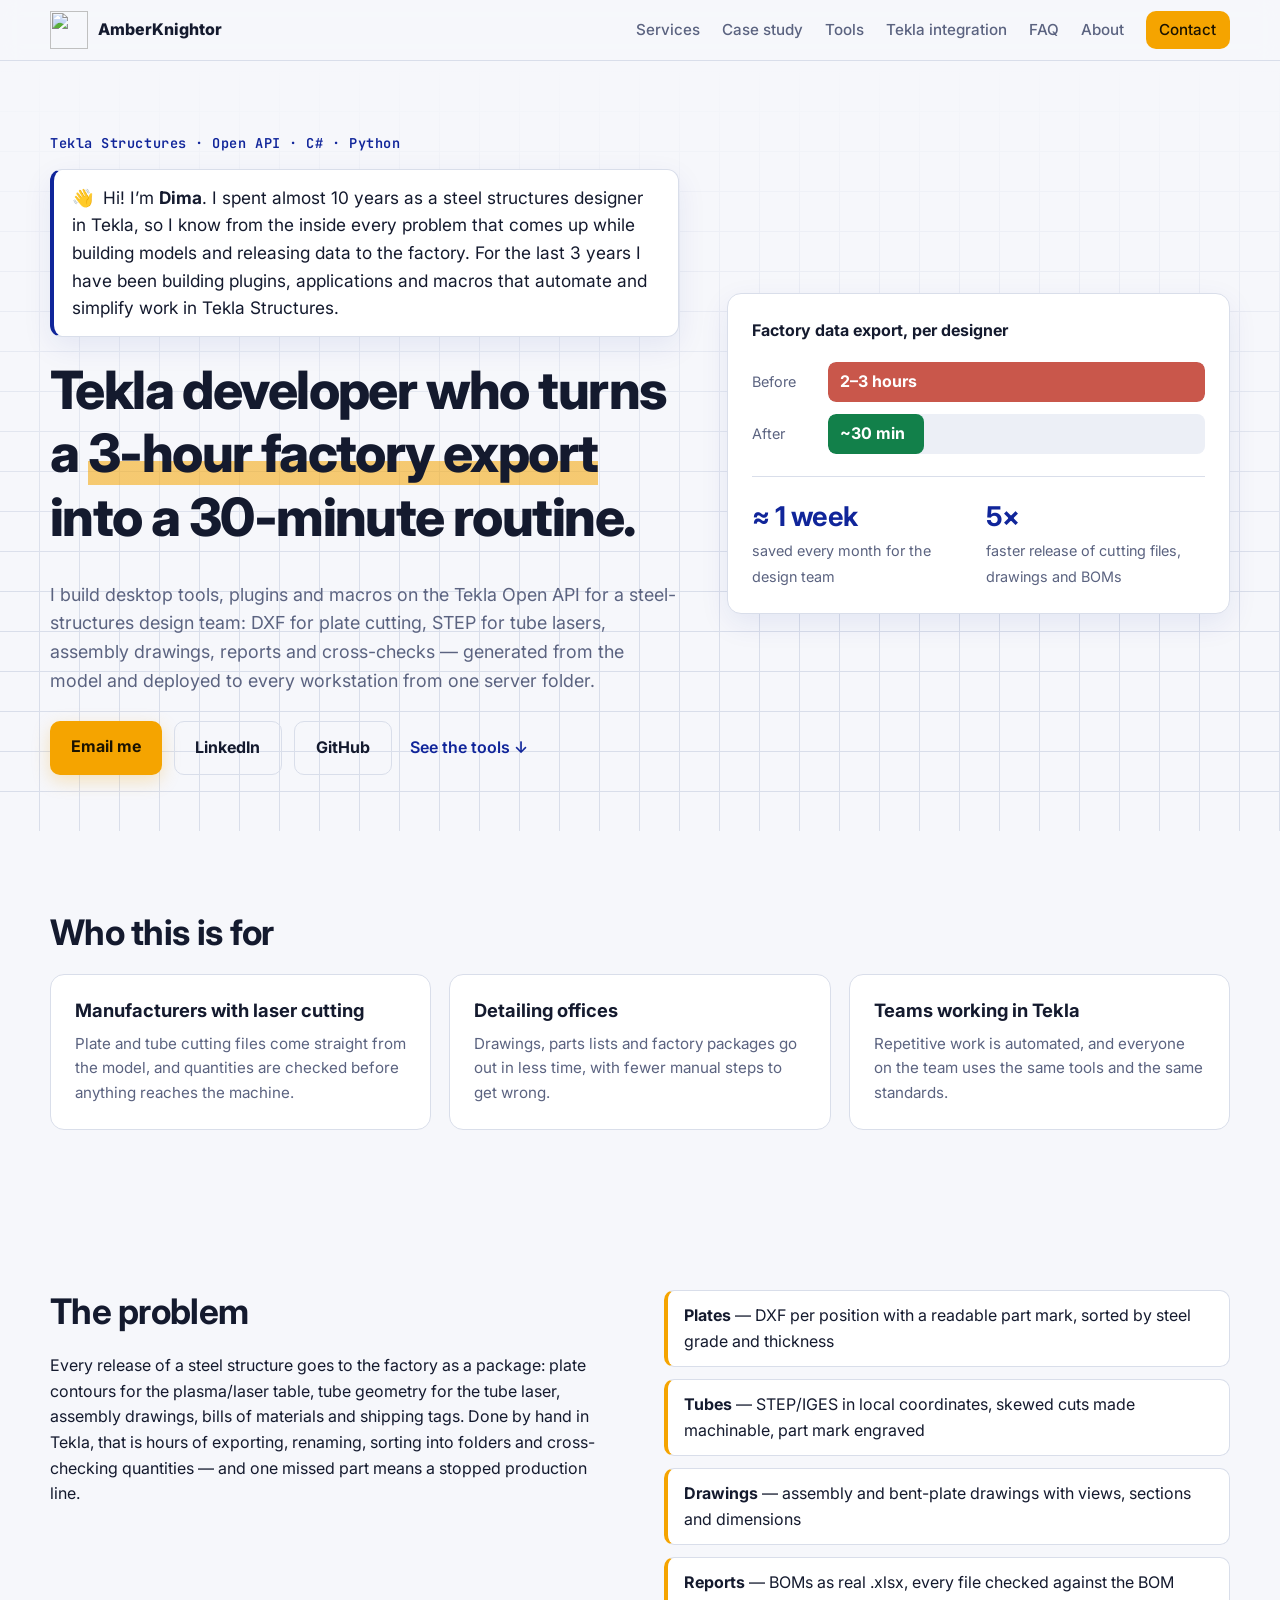
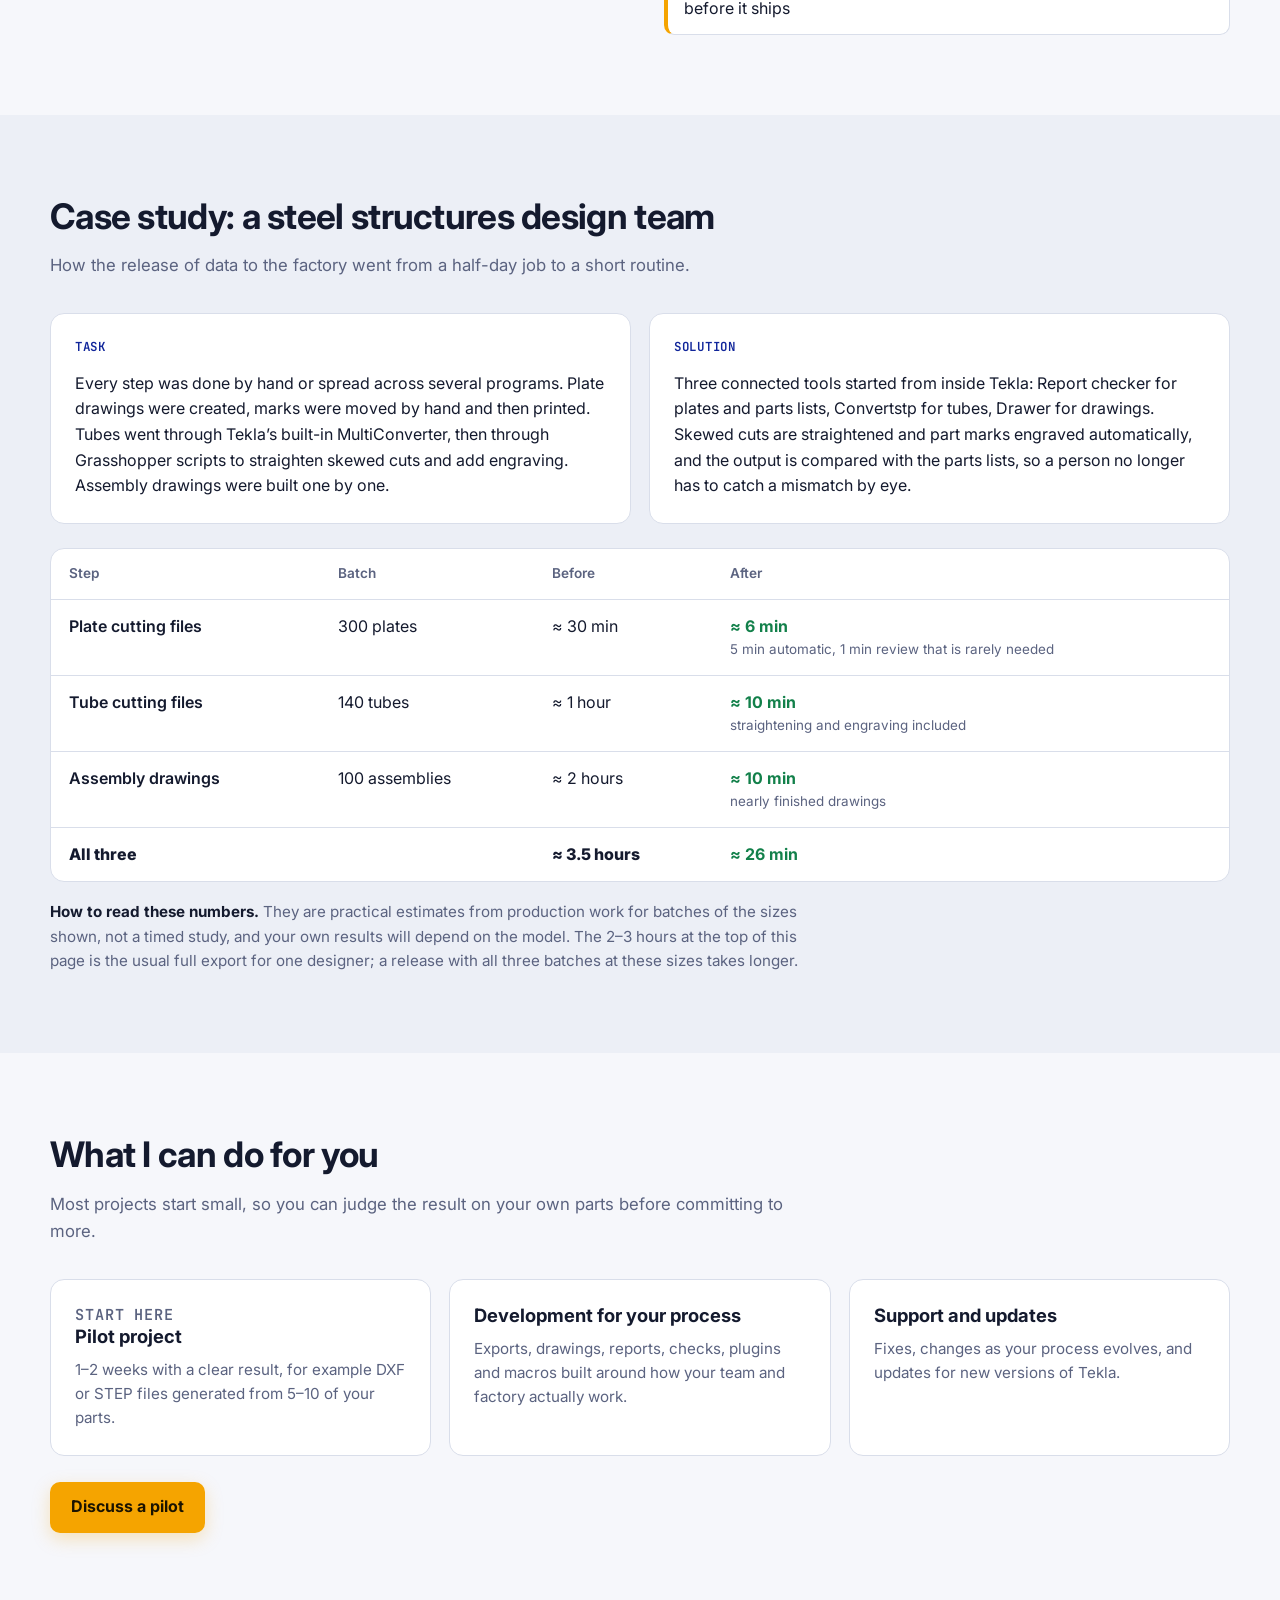
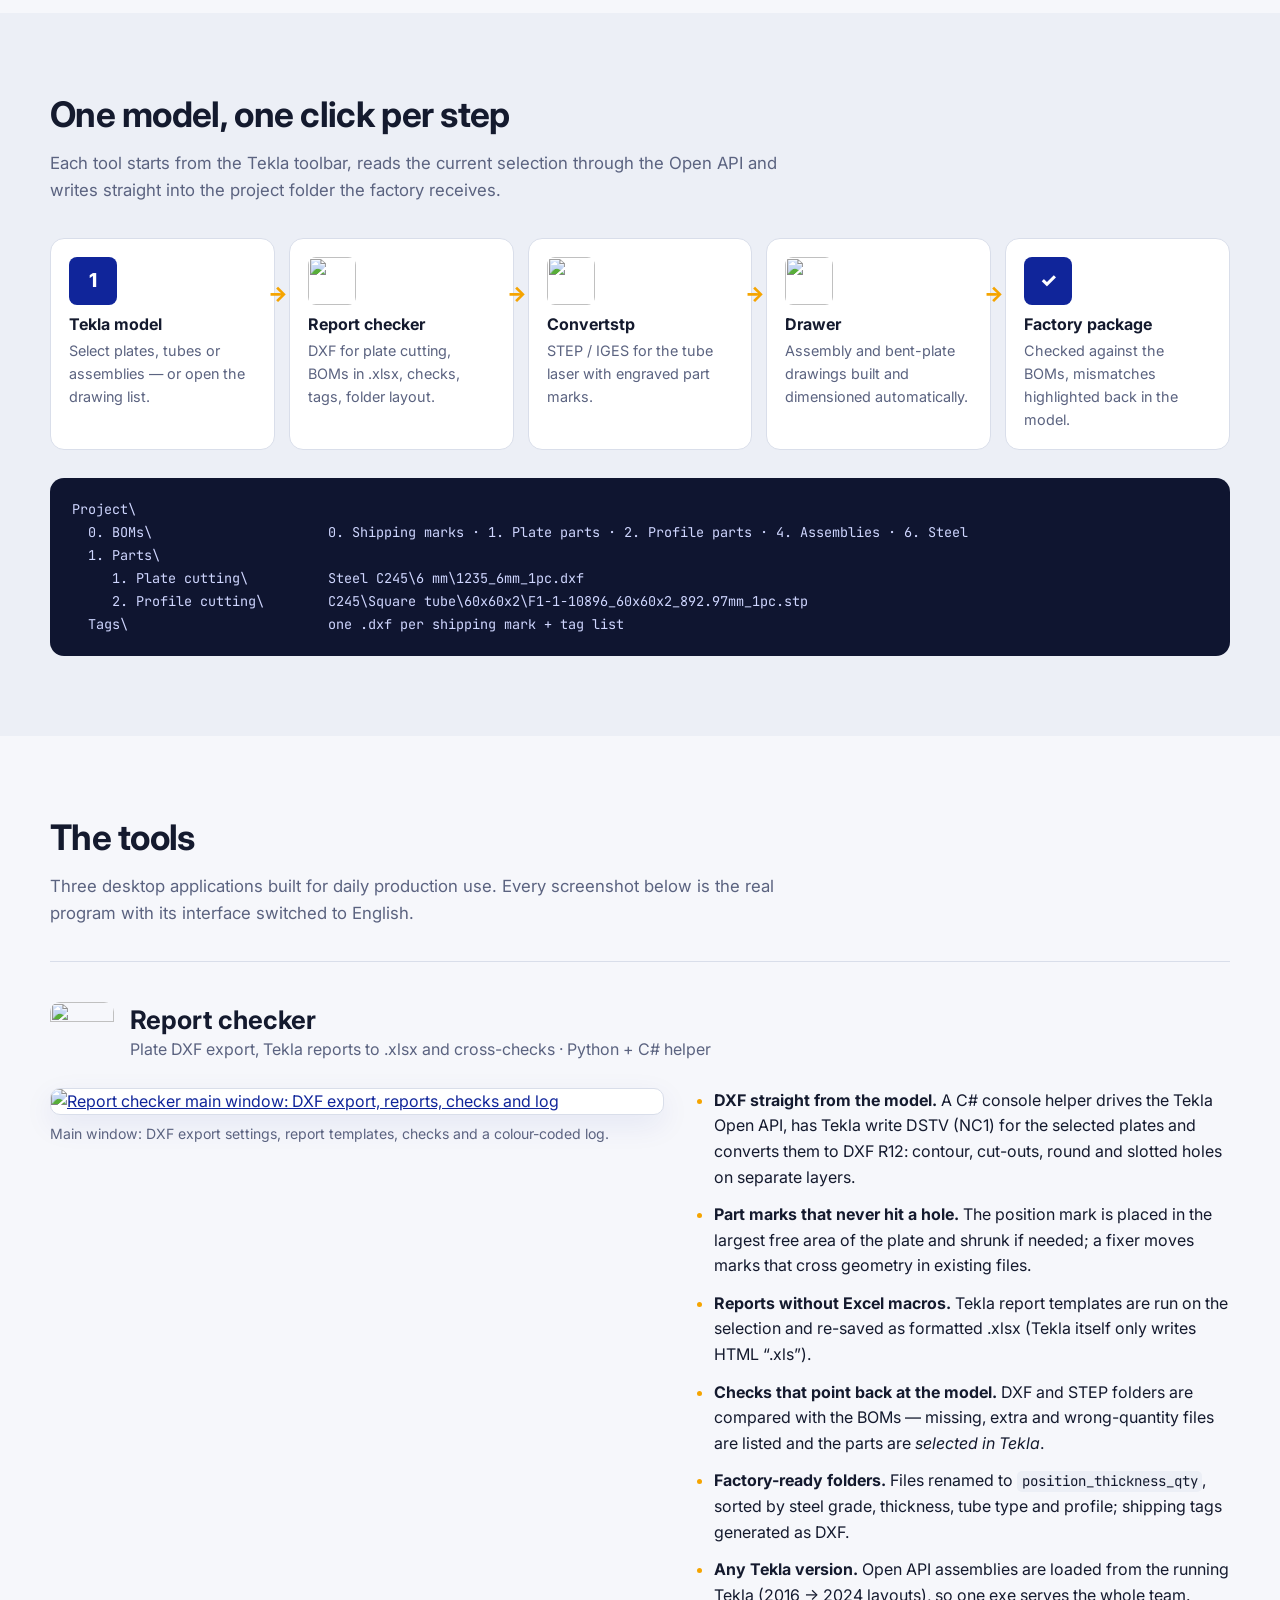
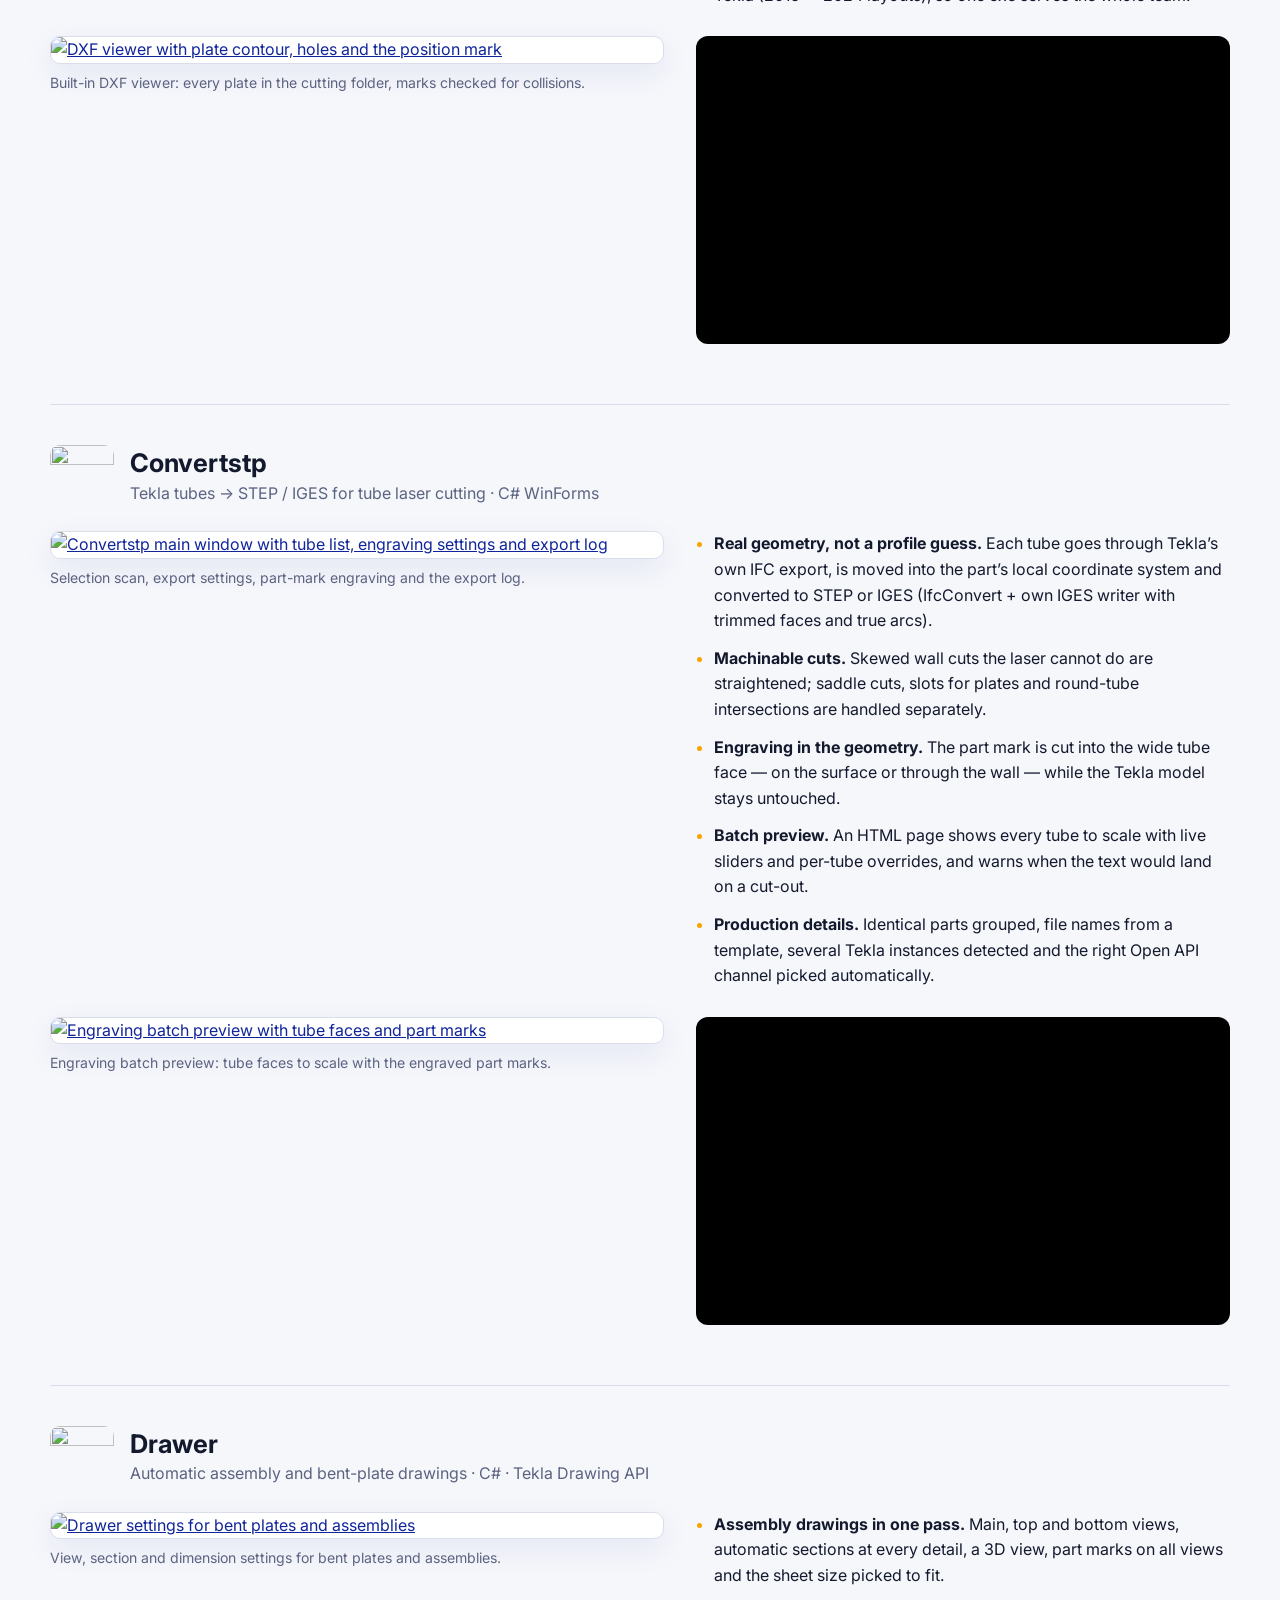
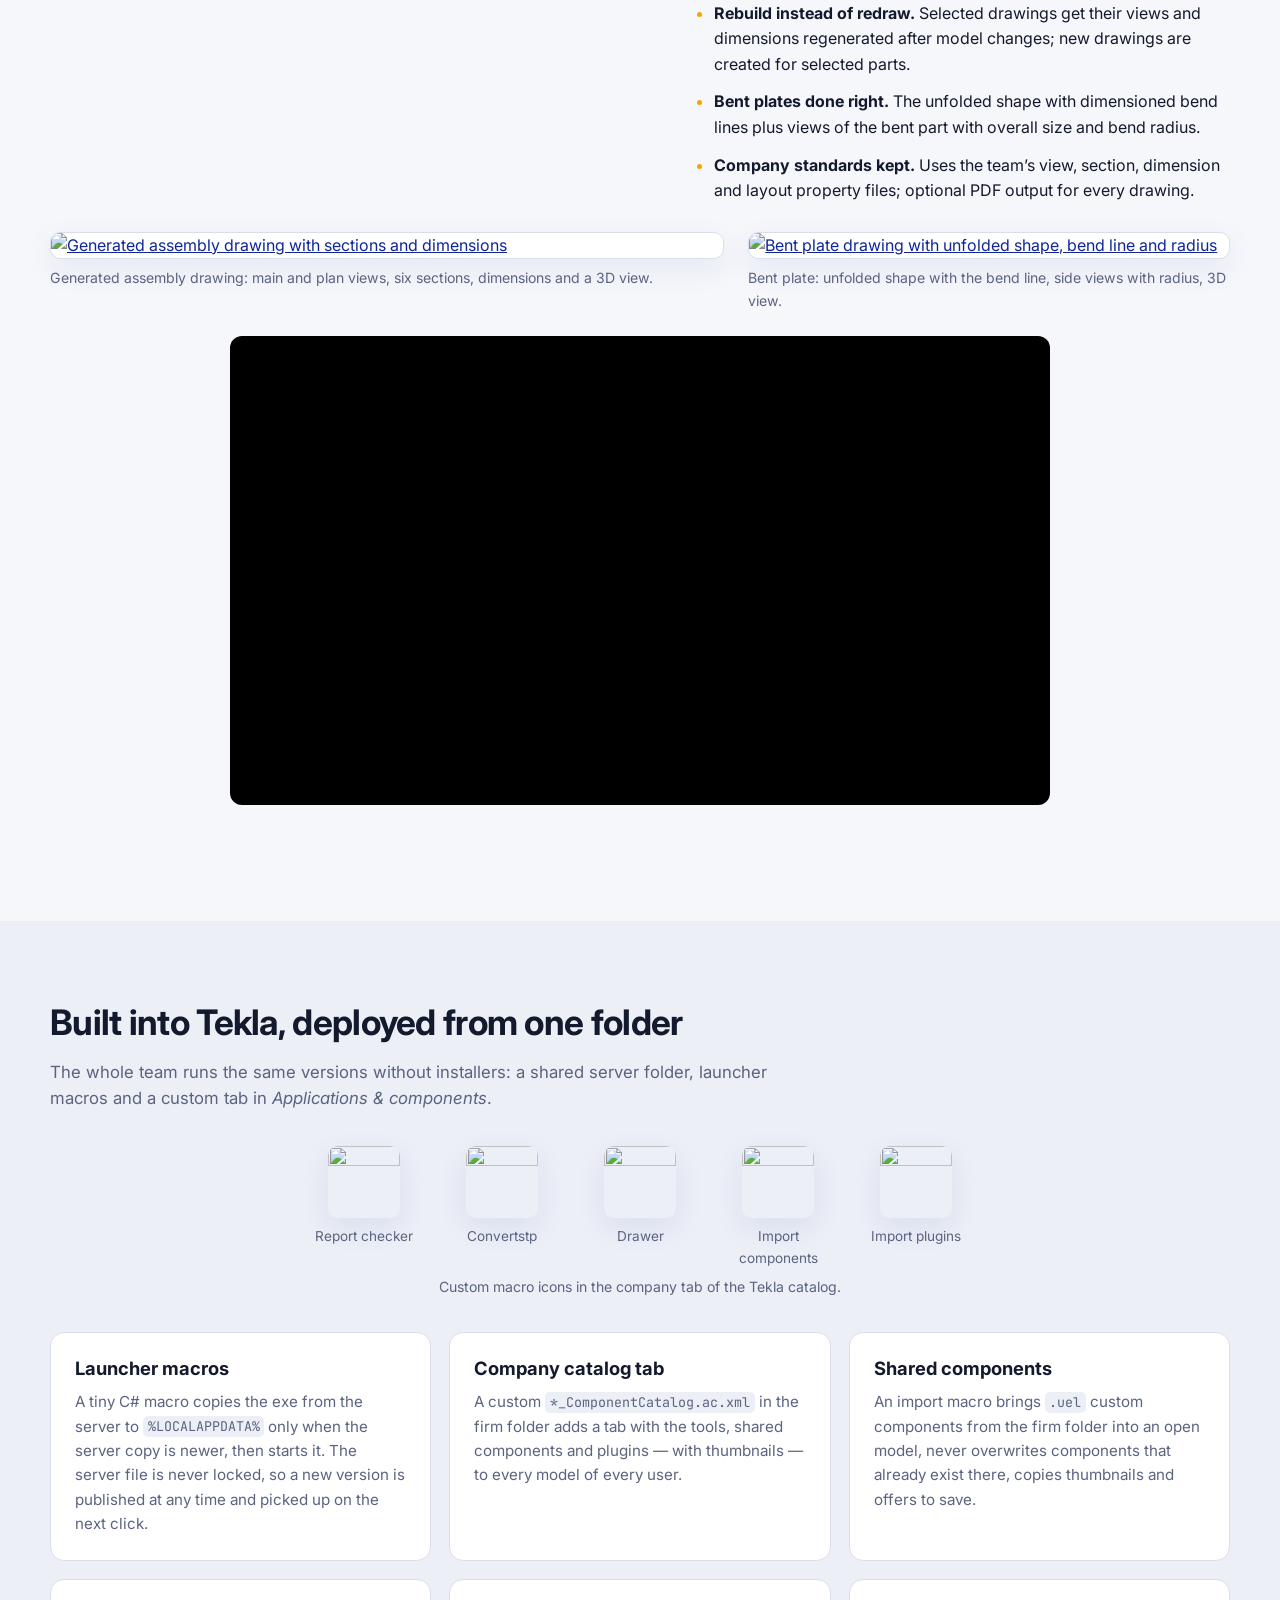
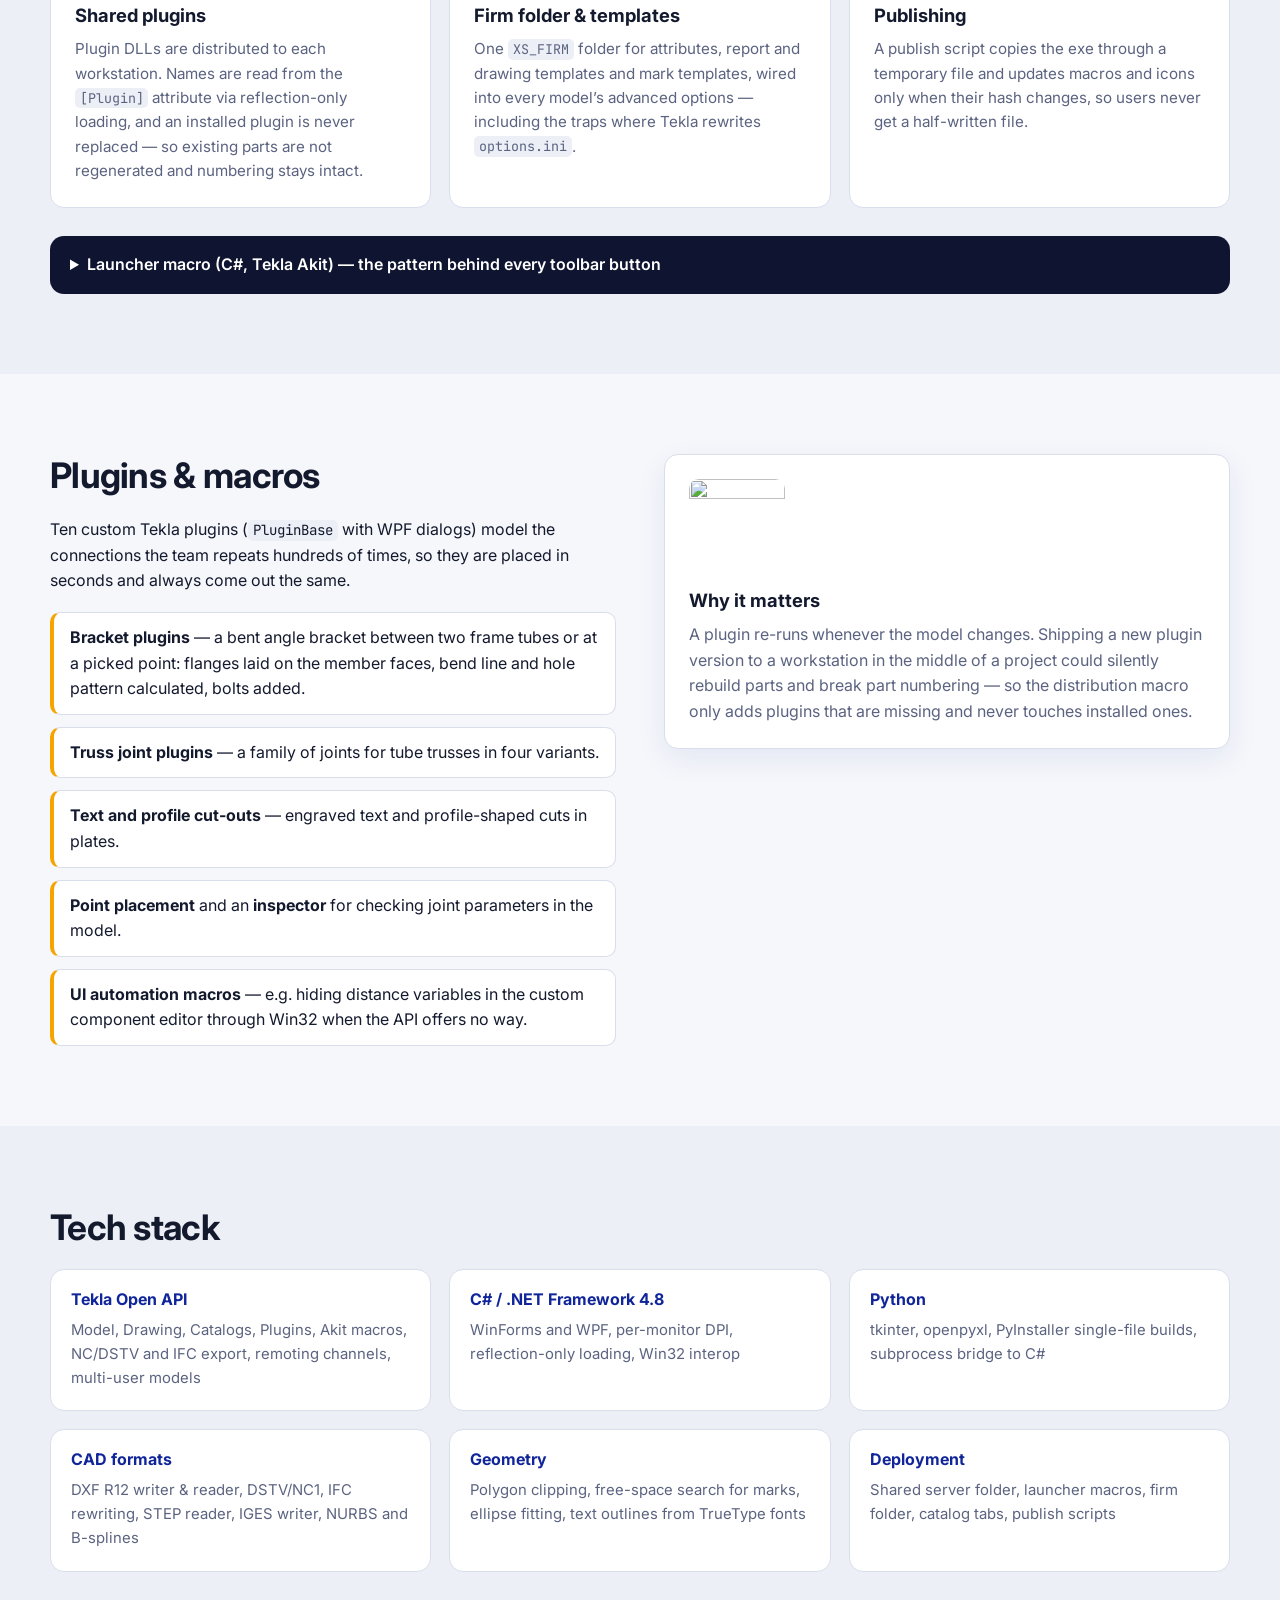
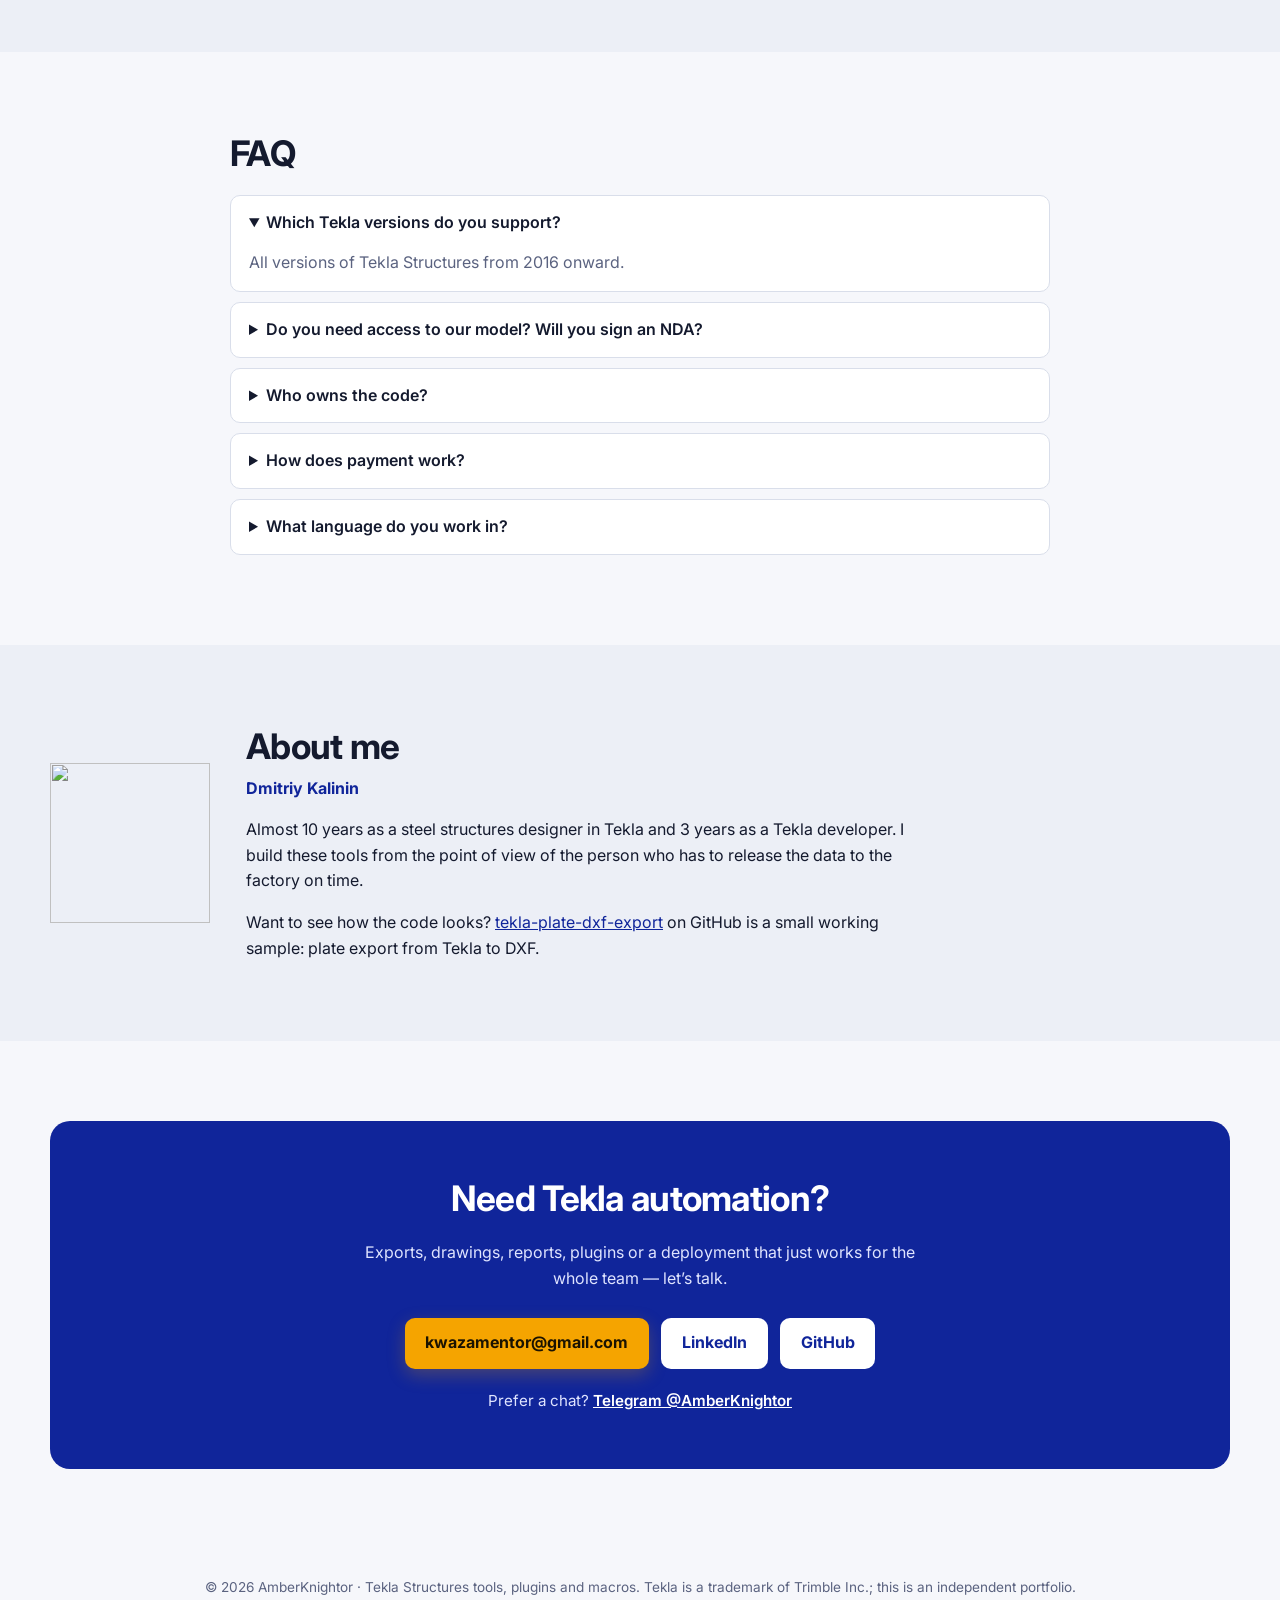
==== index.html @ 38f8f9dc "Add services, case study, FAQ, about and videos; move to the new URL Email is now the main contact, " ====
<!doctype html>
<html lang="en">
<head>
<meta charset="utf-8">
<meta name="viewport" content="width=device-width, initial-scale=1">
<title>AmberKnightor — Tekla Structures Developer</title>
<meta name="description" content="Tekla Open API tools, plugins and macros that cut the factory export from 2–3 hours to about 30 minutes per designer.">
<meta property="og:title" content="AmberKnightor — Tekla Structures Developer">
<meta property="og:description" content="Tekla Open API tools, plugins and macros: factory export from 2–3 hours down to ~30 minutes per designer.">
<link rel="canonical" href="https://amberknightor.github.io/">
<meta property="og:url" content="https://amberknightor.github.io/">
<meta property="og:image" content="https://amberknightor.github.io/assets/img/og-card.png">
<meta property="og:image:width" content="1200">
<meta property="og:image:height" content="630">
<meta property="og:image:alt" content="AmberKnightor, Tekla Structures developer: factory export from 2–3 hours to about 30 minutes">
<meta property="og:type" content="website">
<meta name="twitter:card" content="summary_large_image">
<link rel="icon" href="favicon.ico" sizes="32x32">
<link rel="icon" href="assets/img/logo-ak.svg" type="image/svg+xml">
<link rel="apple-touch-icon" href="assets/img/apple-touch-icon.png">
<link rel="preconnect" href="https://fonts.googleapis.com">
<link rel="preconnect" href="https://fonts.gstatic.com" crossorigin>
<link href="https://fonts.googleapis.com/css2?family=Inter:wght@400;500;600;700;800&family=JetBrains+Mono:wght@400;600&display=swap" rel="stylesheet">
<link rel="stylesheet" href="assets/css/style.css">
</head>
<body>

<header class="nav">
  <div class="wrap nav-row">
    <a class="brand" href="#top"><img class="brand-logo" src="assets/img/logo-ak.svg" alt="" width="38" height="38"> AmberKnightor</a>
    <nav class="nav-links">
      <a href="#services">Services</a>
      <a href="#case">Case study</a>
      <a href="#tools">Tools</a>
      <a href="#tekla">Tekla integration</a>
      <a href="#faq">FAQ</a>
      <a href="#about">About</a>
      <a class="btn btn-small" href="#contact">Contact</a>
    </nav>
  </div>
</header>

<main id="top">

<!-- ============================================================ HERO -->
<section class="hero">
  <div class="wrap hero-grid">
    <div>
      <p class="eyebrow">Tekla Structures · Open API · C# · Python</p>
      <p class="intro"><span class="wave" aria-hidden="true">👋</span> Hi! I’m <b>Dima</b>. I spent almost 10 years as a
        steel structures designer in Tekla, so I know from the inside every problem that comes up while
        building models and releasing data to the factory. For the last 3 years I have been building plugins,
        applications and macros that automate and simplify work in Tekla Structures.</p>
      <h1>Tekla developer who turns a <span class="hl">3-hour factory export</span> into a 30-minute routine.</h1>
      <p class="lead">I build desktop tools, plugins and macros on the Tekla Open API for a steel-structures
        design team: DXF for plate cutting, STEP for tube lasers, assembly drawings, reports and
        cross-checks — generated from the model and deployed to every workstation from one server folder.</p>
      <div class="hero-cta">
        <a class="btn" href="mailto:kwazamentor@gmail.com">Email me</a>
        <a class="btn btn-ghost" href="https://www.linkedin.com/in/dmitriy-kalinin-3915b3165/" target="_blank" rel="noopener">LinkedIn</a>
        <a class="btn btn-ghost" href="https://github.com/AmberKnightor" target="_blank" rel="noopener">GitHub</a>
        <a class="cta-link" href="#tools">See the tools ↓</a>
      </div>
    </div>

    <div class="impact card">
      <p class="impact-title">Factory data export, per designer</p>
      <div class="bar-row">
        <span class="bar-label">Before</span>
        <div class="bar"><div class="bar-fill before" style="--w:100%"><span>2–3 hours</span></div></div>
      </div>
      <div class="bar-row">
        <span class="bar-label">After</span>
        <div class="bar"><div class="bar-fill after" style="--w:20%"><span>~30 min</span></div></div>
      </div>
      <div class="impact-stats">
        <div><strong>≈ 1 week</strong><span>saved every month for the design team</span></div>
        <div><strong>5×</strong><span>faster release of cutting files, drawings and BOMs</span></div>
      </div>
    </div>
  </div>
</section>

<!-- ============================================================ AUDIENCE -->
<section class="section" id="audience">
  <div class="wrap">
    <h2>Who this is for</h2>
    <div class="cards">
      <div class="card">
        <h3>Manufacturers with laser cutting</h3>
        <p>Plate and tube cutting files come straight from the model, and quantities are checked before anything
          reaches the machine.</p>
      </div>
      <div class="card">
        <h3>Detailing offices</h3>
        <p>Drawings, parts lists and factory packages go out in less time, with fewer manual steps to get wrong.</p>
      </div>
      <div class="card">
        <h3>Teams working in Tekla</h3>
        <p>Repetitive work is automated, and everyone on the team uses the same tools and the same standards.</p>
      </div>
    </div>
  </div>
</section>

<!-- ============================================================ PROBLEM -->
<section class="section" id="problem">
  <div class="wrap two-col">
    <div>
      <h2>The problem</h2>
      <p>Every release of a steel structure goes to the factory as a package: plate contours for the
        plasma/laser table, tube geometry for the tube laser, assembly drawings, bills of materials and
        shipping tags. Done by hand in Tekla, that is hours of exporting, renaming, sorting into folders
        and cross-checking quantities — and one missed part means a stopped production line.</p>
    </div>
    <ul class="checklist">
      <li><b>Plates</b> — DXF per position with a readable part mark, sorted by steel grade and thickness</li>
      <li><b>Tubes</b> — STEP/IGES in local coordinates, skewed cuts made machinable, part mark engraved</li>
      <li><b>Drawings</b> — assembly and bent-plate drawings with views, sections and dimensions</li>
      <li><b>Reports</b> — BOMs as real .xlsx, every file checked against the BOM before it ships</li>
    </ul>
  </div>
</section>

<!-- ============================================================ CASE STUDY -->
<section class="section alt" id="case">
  <div class="wrap">
    <h2>Case study: a steel structures design team</h2>
    <p class="section-lead">How the release of data to the factory went from a half-day job to a short routine.</p>
    <div class="case-steps">
      <div class="card">
        <p class="case-label">Task</p>
        <p>Every step was done by hand or spread across several programs. Plate drawings were created, marks were
          moved by hand and then printed. Tubes went through Tekla’s built-in MultiConverter, then through
          Grasshopper scripts to straighten skewed cuts and add engraving. Assembly drawings were built one by one.</p>
      </div>
      <div class="card">
        <p class="case-label">Solution</p>
        <p>Three connected tools started from inside Tekla: Report checker for plates and parts lists, Convertstp
          for tubes, Drawer for drawings. Skewed cuts are straightened and part marks engraved automatically, and
          the output is compared with the parts lists, so a person no longer has to catch a mismatch by eye.</p>
      </div>
    </div>
    <div class="table-wrap">
      <table class="case-table">
        <thead>
          <tr><th scope="col">Step</th><th scope="col">Batch</th><th scope="col">Before</th><th scope="col">After</th></tr>
        </thead>
        <tbody>
          <tr><th scope="row">Plate cutting files</th><td>300 plates</td><td>≈ 30 min</td><td class="after">≈ 6 min <small>5 min automatic, 1 min review that is rarely needed</small></td></tr>
          <tr><th scope="row">Tube cutting files</th><td>140 tubes</td><td>≈ 1 hour</td><td class="after">≈ 10 min <small>straightening and engraving included</small></td></tr>
          <tr><th scope="row">Assembly drawings</th><td>100 assemblies</td><td>≈ 2 hours</td><td class="after">≈ 10 min <small>nearly finished drawings</small></td></tr>
        </tbody>
        <tfoot>
          <tr><th scope="row">All three</th><td></td><td>≈ 3.5 hours</td><td class="after">≈ 26 min</td></tr>
        </tfoot>
      </table>
    </div>
    <p class="case-note"><b>How to read these numbers.</b> They are practical estimates from production work for
      batches of the sizes shown, not a timed study, and your own results will depend on the model. The 2–3 hours
      at the top of this page is the usual full export for one designer; a release with all three batches at these
      sizes takes longer.</p>
  </div>
</section>

<!-- ============================================================ SERVICES -->
<section class="section" id="services">
  <div class="wrap">
    <h2>What I can do for you</h2>
    <p class="section-lead">Most projects start small, so you can judge the result on your own parts before
      committing to more.</p>
    <div class="cards">
      <div class="card service">
        <p class="case-label">Start here</p>
        <h3>Pilot project</h3>
        <p>1–2 weeks with a clear result, for example DXF or STEP files generated from 5–10 of your parts.</p>
      </div>
      <div class="card service">
        <h3>Development for your process</h3>
        <p>Exports, drawings, reports, checks, plugins and macros built around how your team and factory
          actually work.</p>
      </div>
      <div class="card service">
        <h3>Support and updates</h3>
        <p>Fixes, changes as your process evolves, and updates for new versions of Tekla.</p>
      </div>
    </div>
    <p class="service-cta"><a class="btn" href="mailto:kwazamentor@gmail.com?subject=Tekla%20pilot%20project">Discuss a pilot</a></p>
  </div>
</section>

<!-- ============================================================ WORKFLOW -->
<section class="section alt" id="workflow">
  <div class="wrap">
    <h2>One model, one click per step</h2>
    <p class="section-lead">Each tool starts from the Tekla toolbar, reads the current selection through the
      Open API and writes straight into the project folder the factory receives.</p>
    <ol class="pipeline">
      <li class="stage">
        <span class="stage-num">1</span>
        <h3>Tekla model</h3>
        <p>Select plates, tubes or assemblies — or open the drawing list.</p>
      </li>
      <li class="stage">
        <img src="assets/img/icon-report-checker.png" alt="" width="48" height="48">
        <h3>Report checker</h3>
        <p>DXF for plate cutting, BOMs in .xlsx, checks, tags, folder layout.</p>
      </li>
      <li class="stage">
        <img src="assets/img/icon-convertstp.png" alt="" width="48" height="48">
        <h3>Convertstp</h3>
        <p>STEP / IGES for the tube laser with engraved part marks.</p>
      </li>
      <li class="stage">
        <img src="assets/img/icon-drawer.png" alt="" width="48" height="48">
        <h3>Drawer</h3>
        <p>Assembly and bent-plate drawings built and dimensioned automatically.</p>
      </li>
      <li class="stage">
        <span class="stage-num">✓</span>
        <h3>Factory package</h3>
        <p>Checked against the BOMs, mismatches highlighted back in the model.</p>
      </li>
    </ol>
<pre class="tree"><code>Project\
  0. BOMs\                      0. Shipping marks · 1. Plate parts · 2. Profile parts · 4. Assemblies · 6. Steel
  1. Parts\
     1. Plate cutting\          Steel C245\6 mm\1235_6mm_1pc.dxf
     2. Profile cutting\        C245\Square tube\60x60x2\F1-1-10896_60x60x2_892.97mm_1pc.stp
  Tags\                         one .dxf per shipping mark + tag list</code></pre>
  </div>
</section>

<!-- ============================================================ TOOLS -->
<section class="section" id="tools">
  <div class="wrap">
    <h2>The tools</h2>
    <p class="section-lead">Three desktop applications built for daily production use. Every screenshot below
      is the real program with its interface switched to English.</p>
  </div>

  <!-- Report checker -->
  <article class="tool wrap" id="report-checker">
    <div class="tool-head">
      <img src="assets/img/icon-report-checker.png" alt="" width="64" height="64">
      <div>
        <h3>Report checker</h3>
        <p class="tool-sub">Plate DXF export, Tekla reports to .xlsx and cross-checks · Python + C# helper</p>
      </div>
    </div>
    <div class="tool-grid">
      <figure class="shot">
        <a href="assets/img/otchet-ui.png" class="zoom"><img src="assets/img/otchet-ui.png" alt="Report checker main window: DXF export, reports, checks and log" loading="lazy"></a>
        <figcaption>Main window: DXF export settings, report templates, checks and a colour-coded log.</figcaption>
      </figure>
      <div class="tool-text">
        <ul class="features">
          <li><b>DXF straight from the model.</b> A C# console helper drives the Tekla Open API, has Tekla write
            DSTV (NC1) for the selected plates and converts them to DXF R12: contour, cut-outs, round and slotted
            holes on separate layers.</li>
          <li><b>Part marks that never hit a hole.</b> The position mark is placed in the largest free area of the
            plate and shrunk if needed; a fixer moves marks that cross geometry in existing files.</li>
          <li><b>Reports without Excel macros.</b> Tekla report templates are run on the selection and re-saved as
            formatted .xlsx (Tekla itself only writes HTML “.xls”).</li>
          <li><b>Checks that point back at the model.</b> DXF and STEP folders are compared with the BOMs —
            missing, extra and wrong-quantity files are listed and the parts are <i>selected in Tekla</i>.</li>
          <li><b>Factory-ready folders.</b> Files renamed to <code>position_thickness_qty</code>, sorted by steel grade,
            thickness, tube type and profile; shipping tags generated as DXF.</li>
          <li><b>Any Tekla version.</b> Open API assemblies are loaded from the running Tekla (2016 → 2024 layouts),
            so one exe serves the whole team.</li>
        </ul>
      </div>
    </div>
    <div class="tool-grid reverse">
      <figure class="shot">
        <a href="assets/img/otchet-viewer.png" class="zoom"><img src="assets/img/otchet-viewer.png" alt="DXF viewer with plate contour, holes and the position mark" loading="lazy"></a>
        <figcaption>Built-in DXF viewer: every plate in the cutting folder, marks checked for collisions.</figcaption>
      </figure>
      <div class="video-slot" data-youtube="R72VR7GYjIA" data-title="Report checker walkthrough">
        <a href="https://www.youtube.com/watch?v=R72VR7GYjIA" target="_blank" rel="noopener">Watch the walkthrough on YouTube</a>
      </div>
    </div>
  </article>

  <!-- Convertstp -->
  <article class="tool wrap" id="convertstp">
    <div class="tool-head">
      <img src="assets/img/icon-convertstp.png" alt="" width="64" height="64">
      <div>
        <h3>Convertstp</h3>
        <p class="tool-sub">Tekla tubes → STEP / IGES for tube laser cutting · C# WinForms</p>
      </div>
    </div>
    <div class="tool-grid">
      <figure class="shot">
        <a href="assets/img/convertstp-ui.png" class="zoom"><img src="assets/img/convertstp-ui.png" alt="Convertstp main window with tube list, engraving settings and export log" loading="lazy"></a>
        <figcaption>Selection scan, export settings, part-mark engraving and the export log.</figcaption>
      </figure>
      <div class="tool-text">
        <ul class="features">
          <li><b>Real geometry, not a profile guess.</b> Each tube goes through Tekla’s own IFC export, is moved
            into the part’s local coordinate system and converted to STEP or IGES (IfcConvert + own IGES writer
            with trimmed faces and true arcs).</li>
          <li><b>Machinable cuts.</b> Skewed wall cuts the laser cannot do are straightened; saddle cuts,
            slots for plates and round-tube intersections are handled separately.</li>
          <li><b>Engraving in the geometry.</b> The part mark is cut into the wide tube face — on the surface or
            through the wall — while the Tekla model stays untouched.</li>
          <li><b>Batch preview.</b> An HTML page shows every tube to scale with live sliders and per-tube
            overrides, and warns when the text would land on a cut-out.</li>
          <li><b>Production details.</b> Identical parts grouped, file names from a template, several Tekla
            instances detected and the right Open API channel picked automatically.</li>
        </ul>
      </div>
    </div>
    <div class="tool-grid reverse">
      <figure class="shot">
        <a href="assets/img/convertstp-engraving.png" class="zoom"><img src="assets/img/convertstp-engraving.png" alt="Engraving batch preview with tube faces and part marks" loading="lazy"></a>
        <figcaption>Engraving batch preview: tube faces to scale with the engraved part marks.</figcaption>
      </figure>
      <div class="video-slot" data-youtube="OGKl_QOARAg" data-title="Convertstp walkthrough">
        <a href="https://www.youtube.com/watch?v=OGKl_QOARAg" target="_blank" rel="noopener">Watch the walkthrough on YouTube</a>
      </div>
    </div>
  </article>

  <!-- Drawer -->
  <article class="tool wrap" id="drawer">
    <div class="tool-head">
      <img src="assets/img/icon-drawer.png" alt="" width="64" height="64">
      <div>
        <h3>Drawer</h3>
        <p class="tool-sub">Automatic assembly and bent-plate drawings · C# · Tekla Drawing API</p>
      </div>
    </div>
    <div class="tool-grid">
      <figure class="shot">
        <a href="assets/img/drawer-ui.png" class="zoom"><img src="assets/img/drawer-ui.png" alt="Drawer settings for bent plates and assemblies" loading="lazy"></a>
        <figcaption>View, section and dimension settings for bent plates and assemblies.</figcaption>
      </figure>
      <div class="tool-text">
        <ul class="features">
          <li><b>Assembly drawings in one pass.</b> Main, top and bottom views, automatic sections at every
            detail, a 3D view, part marks on all views and the sheet size picked to fit.</li>
          <li><b>Rebuild instead of redraw.</b> Selected drawings get their views and dimensions regenerated
            after model changes; new drawings are created for selected parts.</li>
          <li><b>Bent plates done right.</b> The unfolded shape with dimensioned bend lines plus views of the
            bent part with overall size and bend radius.</li>
          <li><b>Company standards kept.</b> Uses the team’s view, section, dimension and layout property files;
            optional PDF output for every drawing.</li>
        </ul>
      </div>
    </div>
    <div class="gallery">
      <figure class="shot">
        <a href="assets/img/drawer-assembly.png" class="zoom"><img src="assets/img/drawer-assembly.png" alt="Generated assembly drawing with sections and dimensions" loading="lazy"></a>
        <figcaption>Generated assembly drawing: main and plan views, six sections, dimensions and a 3D view.</figcaption>
      </figure>
      <figure class="shot">
        <a href="assets/img/drawer-bent.png" class="zoom"><img src="assets/img/drawer-bent.png" alt="Bent plate drawing with unfolded shape, bend line and radius" loading="lazy"></a>
        <figcaption>Bent plate: unfolded shape with the bend line, side views with radius, 3D view.</figcaption>
      </figure>
      <div class="video-slot" data-youtube="fczEOQlvuvE" data-title="Drawer walkthrough">
        <a href="https://www.youtube.com/watch?v=fczEOQlvuvE" target="_blank" rel="noopener">Watch the walkthrough on YouTube</a>
      </div>
    </div>
  </article>
</section>

<!-- ============================================================ TEKLA INTEGRATION -->
<section class="section alt" id="tekla">
  <div class="wrap">
    <h2>Built into Tekla, deployed from one folder</h2>
    <p class="section-lead">The whole team runs the same versions without installers: a shared server folder,
      launcher macros and a custom tab in <i>Applications &amp; components</i>.</p>

    <div class="icons-row">
      <figure><img src="assets/img/icon-report-checker.png" alt="" width="72" height="72"><figcaption>Report checker</figcaption></figure>
      <figure><img src="assets/img/icon-convertstp.png" alt="" width="72" height="72"><figcaption>Convertstp</figcaption></figure>
      <figure><img src="assets/img/icon-drawer.png" alt="" width="72" height="72"><figcaption>Drawer</figcaption></figure>
      <figure><img src="assets/img/icon-import-components.png" alt="" width="72" height="72"><figcaption>Import components</figcaption></figure>
      <figure><img src="assets/img/icon-import-plugins.png" alt="" width="72" height="72"><figcaption>Import plugins</figcaption></figure>
    </div>
    <p class="caption-center">Custom macro icons in the company tab of the Tekla catalog.</p>

    <div class="cards">
      <div class="card">
        <h3>Launcher macros</h3>
        <p>A tiny C# macro copies the exe from the server to <code>%LOCALAPPDATA%</code> only when the server
          copy is newer, then starts it. The server file is never locked, so a new version is published at
          any time and picked up on the next click.</p>
      </div>
      <div class="card">
        <h3>Company catalog tab</h3>
        <p>A custom <code>*_ComponentCatalog.ac.xml</code> in the firm folder adds a tab with the tools,
          shared components and plugins — with thumbnails — to every model of every user.</p>
      </div>
      <div class="card">
        <h3>Shared components</h3>
        <p>An import macro brings <code>.uel</code> custom components from the firm folder into an open model,
          never overwrites components that already exist there, copies thumbnails and offers to save.</p>
      </div>
      <div class="card">
        <h3>Shared plugins</h3>
        <p>Plugin DLLs are distributed to each workstation. Names are read from the
          <code>[Plugin]</code> attribute via reflection-only loading, and an installed plugin is never
          replaced — so existing parts are not regenerated and numbering stays intact.</p>
      </div>
      <div class="card">
        <h3>Firm folder &amp; templates</h3>
        <p>One <code>XS_FIRM</code> folder for attributes, report and drawing templates and mark templates,
          wired into every model’s advanced options — including the traps where Tekla rewrites
          <code>options.ini</code>.</p>
      </div>
      <div class="card">
        <h3>Publishing</h3>
        <p>A publish script copies the exe through a temporary file and updates macros and icons only when
          their hash changes, so users never get a half-written file.</p>
      </div>
    </div>

    <details class="code-block">
      <summary>Launcher macro (C#, Tekla Akit) — the pattern behind every toolbar button</summary>
<pre><code><span class="c">// Starts the tool from the shared macro folder. The exe is copied to
// %LOCALAPPDATA% and run from there, so the server copy is never locked
// and can be replaced at any time.</span>
<span class="k">public static void</span> Run(Tekla.Technology.Akit.IScript akit)
{
    <span class="k">string</span> localDir = Path.Combine(Environment.GetFolderPath(
        Environment.SpecialFolder.LocalApplicationData), AppName);
    <span class="k">string</span> localExe = Path.Combine(localDir, AppName + <span class="s">".exe"</span>);
    <span class="k">try</span>
    {
        Directory.CreateDirectory(localDir);
        <span class="k">if</span> (NeedsUpdate(ServerExe, localExe))
        {
            <span class="c">// temp file first: a network drop never breaks the working copy</span>
            <span class="k">string</span> temp = localExe + <span class="s">".new"</span>;
            File.Copy(ServerExe, temp, <span class="k">true</span>);
            File.SetLastWriteTimeUtc(temp, File.GetLastWriteTimeUtc(ServerExe));
            <span class="k">try</span> { File.Delete(localExe); File.Move(temp, localExe); }
            <span class="k">catch</span> (IOException) { } <span class="c">// old version still open — update next time</span>
        }
    }
    <span class="k">catch</span> (Exception) { } <span class="c">// server offline — run the last copied version</span>
    Process.Start(<span class="k">new</span> ProcessStartInfo(localExe) { WorkingDirectory = localDir, UseShellExecute = <span class="k">true</span> });
}</code></pre>
    </details>
  </div>
</section>

<!-- ============================================================ PLUGINS -->
<section class="section" id="plugins">
  <div class="wrap two-col">
    <div>
      <h2>Plugins &amp; macros</h2>
      <p>Ten custom Tekla plugins (<code>PluginBase</code> with WPF dialogs) model the connections the team
        repeats hundreds of times, so they are placed in seconds and always come out the same.</p>
      <ul class="checklist">
        <li><b>Bracket plugins</b> — a bent angle bracket between two frame tubes or at a picked point:
          flanges laid on the member faces, bend line and hole pattern calculated, bolts added.</li>
        <li><b>Truss joint plugins</b> — a family of joints for tube trusses in four variants.</li>
        <li><b>Text and profile cut-outs</b> — engraved text and profile-shaped cuts in plates.</li>
        <li><b>Point placement</b> and an <b>inspector</b> for checking joint parameters in the model.</li>
        <li><b>UI automation macros</b> — e.g. hiding distance variables in the custom component editor
          through Win32 when the API offers no way.</li>
      </ul>
    </div>
    <div class="card plugin-card">
      <img src="assets/img/icon-import-plugins.png" alt="" width="96" height="96">
      <h3>Why it matters</h3>
      <p>A plugin re-runs whenever the model changes. Shipping a new plugin version to a workstation in the
        middle of a project could silently rebuild parts and break part numbering — so the distribution
        macro only adds plugins that are missing and never touches installed ones.</p>
    </div>
  </div>
</section>

<!-- ============================================================ STACK -->
<section class="section alt" id="stack">
  <div class="wrap">
    <h2>Tech stack</h2>
    <div class="stack">
      <div><h3>Tekla Open API</h3><p>Model, Drawing, Catalogs, Plugins, Akit macros, NC/DSTV and IFC export,
        remoting channels, multi-user models</p></div>
      <div><h3>C# / .NET Framework 4.8</h3><p>WinForms and WPF, per-monitor DPI, reflection-only loading,
        Win32 interop</p></div>
      <div><h3>Python</h3><p>tkinter, openpyxl, PyInstaller single-file builds, subprocess bridge to C#</p></div>
      <div><h3>CAD formats</h3><p>DXF R12 writer &amp; reader, DSTV/NC1, IFC rewriting, STEP reader,
        IGES writer, NURBS and B-splines</p></div>
      <div><h3>Geometry</h3><p>Polygon clipping, free-space search for marks, ellipse fitting, text outlines
        from TrueType fonts</p></div>
      <div><h3>Deployment</h3><p>Shared server folder, launcher macros, firm folder, catalog tabs, publish
        scripts</p></div>
    </div>
  </div>
</section>

<!-- ============================================================ FAQ -->
<section class="section" id="faq">
  <div class="wrap faq">
    <h2>FAQ</h2>
    <details open>
      <summary>Which Tekla versions do you support?</summary>
      <p>All versions of Tekla Structures from 2016 onward.</p>
    </details>
    <details>
      <summary>Do you need access to our model? Will you sign an NDA?</summary>
      <p>A pilot only needs the 5–10 parts it covers, not your full model. If your data is confidential, tell me
        in your first message and we will agree the NDA before you send anything.</p>
    </details>
    <details>
      <summary>Who owns the code?</summary>
      <p>Ownership and usage rights are agreed in writing before work starts.</p>
    </details>
    <details>
      <summary>How does payment work?</summary>
      <p>Scope, price and payment terms are agreed for each project before work starts.</p>
    </details>
    <details>
      <summary>What language do you work in?</summary>
      <p>English and Russian.</p>
    </details>
  </div>
</section>

<!-- ============================================================ ABOUT -->
<section class="section alt" id="about">
  <div class="wrap about-grid">
    <!-- To use a portrait: save it as assets/img/photo.jpg and point this src at it -->
    <img class="about-photo" src="assets/img/logo-ak.svg" alt="" width="160" height="160">
    <div>
      <h2>About me</h2>
      <p class="about-name">Dmitriy Kalinin</p>
      <p>Almost 10 years as a steel structures designer in Tekla and 3 years as a Tekla developer. I build these
        tools from the point of view of the person who has to release the data to the factory on time.</p>
      <p>Want to see how the code looks? <a href="https://github.com/AmberKnightor/tekla-plate-dxf-export" target="_blank" rel="noopener">tekla-plate-dxf-export</a>
        on GitHub is a small working sample: plate export from Tekla to DXF.</p>
    </div>
  </div>
</section>

<!-- ============================================================ CONTACT -->
<section class="section contact" id="contact">
  <div class="wrap contact-box">
    <h2>Need Tekla automation?</h2>
    <p>Exports, drawings, reports, plugins or a deployment that just works for the whole team — let’s talk.</p>
    <div class="contact-actions">
      <a class="btn" href="mailto:kwazamentor@gmail.com">kwazamentor@gmail.com</a>
      <a class="btn btn-light" href="https://www.linkedin.com/in/dmitriy-kalinin-3915b3165/" target="_blank" rel="noopener">LinkedIn</a>
      <a class="btn btn-light" href="https://github.com/AmberKnightor" target="_blank" rel="noopener">GitHub</a>
    </div>
    <p class="contact-alt">Prefer a chat? <a href="https://t.me/AmberKnightor" target="_blank" rel="noopener">Telegram @AmberKnightor</a></p>
  </div>
</section>

</main>

<footer class="footer">
  <div class="wrap">© <span id="year">2026</span> AmberKnightor · Tekla Structures tools, plugins and macros.
    Tekla is a trademark of Trimble Inc.; this is an independent portfolio.</div>
</footer>

<div class="lightbox" id="lightbox" hidden>
  <button class="lightbox-close" aria-label="Close">×</button>
  <img alt="">
</div>

<script src="assets/js/main.js"></script>
</body>
</html>
---- assets/css/style.css ----
:root {
  --bg: #f6f7fb;
  --bg-alt: #eceff6;
  --surface: #ffffff;
  --text: #141a2e;
  --muted: #5b6380;
  --line: #d9deea;
  --navy: #10259a;
  --accent: #f5a400;
  --accent-ink: #1b1300;
  --good: #12804a;
  --bad: #c0392b;
  --shadow: 0 10px 30px rgba(16, 37, 154, .08);
  --radius: 14px;
  --mono: "JetBrains Mono", Consolas, monospace;
  color-scheme: light;
}
@media (prefers-color-scheme: dark) {
  :root {
    --bg: #0d1122;
    --bg-alt: #121831;
    --surface: #171e3a;
    --text: #e8ebf7;
    --muted: #9aa3c4;
    --line: #2a3360;
    --navy: #8ea2ff;
    --shadow: 0 10px 30px rgba(0, 0, 0, .35);
    color-scheme: dark;
  }
}

* { box-sizing: border-box; }
/* grid/flex children may shrink below their content (long code lines, wide images) */
.hero-grid > *, .two-col > *, .tool-grid > *, .gallery > *, .pipeline > *, .cards > *, .stack > *, .about-grid > * { min-width: 0; }
body { overflow-x: hidden; }
html { scroll-behavior: smooth; scroll-padding-top: 72px; }
body {
  margin: 0;
  font: 16px/1.6 Inter, "Segoe UI", system-ui, sans-serif;
  color: var(--text);
  background: var(--bg);
}
img { max-width: 100%; height: auto; display: block; }
a { color: var(--navy); }
code { font-family: var(--mono); font-size: .88em; background: var(--bg-alt); padding: .1em .35em; border-radius: 5px; }
h1, h2, h3 { line-height: 1.2; margin: 0 0 .6em; }
h2 { font-size: clamp(1.6rem, 3vw, 2.2rem); letter-spacing: -.02em; }
h3 { font-size: 1.15rem; }

.wrap { width: min(1180px, 100% - 32px); margin-inline: auto; }

/* ---------------------------------------------------------------- nav */
.nav {
  position: sticky; top: 0; z-index: 20;
  background: color-mix(in srgb, var(--bg) 88%, transparent);
  backdrop-filter: blur(10px);
  border-bottom: 1px solid var(--line);
}
.nav-row { display: flex; align-items: center; justify-content: space-between; height: 60px; gap: 16px; }
.brand { display: flex; align-items: center; gap: 10px; font-weight: 800; color: var(--text); text-decoration: none; }
.brand-logo { width: 38px; height: 38px; }
.nav-links { display: flex; align-items: center; gap: 22px; }
.nav-links a { color: var(--muted); text-decoration: none; font-weight: 500; font-size: .95rem; }
.nav-links a:hover { color: var(--text); }
@media (max-width: 860px) { .nav-links a:not(.btn) { display: none; } }

.btn {
  display: inline-block; padding: .8em 1.3em; border-radius: 10px; font-weight: 700;
  background: var(--accent); color: var(--accent-ink) !important; text-decoration: none;
  box-shadow: 0 6px 18px rgba(245, 164, 0, .25); transition: transform .15s;
}
.btn:hover { transform: translateY(-1px); }
.btn-small { padding: .45em .9em; font-size: .9rem; box-shadow: none; }
.btn-ghost { background: transparent; color: var(--text) !important; border: 1px solid var(--line); box-shadow: none; }

/* --------------------------------------------------------------- hero */
.hero { padding: 72px 0 56px; background:
  linear-gradient(var(--bg), transparent 70%),
  repeating-linear-gradient(0deg, transparent 0 39px, var(--line) 39px 40px),
  repeating-linear-gradient(90deg, transparent 0 39px, var(--line) 39px 40px);
  background-blend-mode: normal; }
.hero-grid { display: grid; grid-template-columns: 1.25fr 1fr; gap: 48px; align-items: center; }
@media (max-width: 960px) { .hero-grid { grid-template-columns: 1fr; } }
.eyebrow { font-family: var(--mono); color: var(--navy); font-weight: 600; font-size: .85rem; letter-spacing: .04em; margin: 0 0 14px; }
h1 { font-size: clamp(2rem, 4.6vw, 3.3rem); letter-spacing: -.03em; font-weight: 800; }
.hl { background: linear-gradient(transparent 62%, color-mix(in srgb, var(--accent) 55%, transparent) 0); }
.intro {
  font-size: 1.08rem; margin: 0 0 22px; padding: 14px 18px; max-width: 62ch;
  background: var(--surface); border: 1px solid var(--line); border-left: 4px solid var(--navy);
  border-radius: 12px; box-shadow: var(--shadow);
}
.intro .wave { margin-right: 4px; }
.lead { font-size: 1.12rem; color: var(--muted); max-width: 60ch; }
.hero-cta { display: flex; flex-wrap: wrap; gap: 12px; margin-top: 26px; }

.card { background: var(--surface); border: 1px solid var(--line); border-radius: var(--radius); padding: 24px; box-shadow: var(--shadow); }
.impact-title { font-weight: 700; margin: 0 0 18px; }
.bar-row { display: grid; grid-template-columns: 64px 1fr; align-items: center; gap: 12px; margin-bottom: 12px; }
.bar-label { color: var(--muted); font-size: .9rem; }
.bar { background: var(--bg-alt); border-radius: 8px; height: 40px; overflow: hidden; }
.bar-fill { height: 100%; width: var(--w); border-radius: 8px; display: flex; align-items: center; padding: 0 12px;
  font-weight: 700; white-space: nowrap; animation: grow 1.2s ease-out both; }
.bar-fill.before { background: color-mix(in srgb, var(--bad) 85%, #fff); color: #fff; }
.bar-fill.after { background: var(--good); color: #fff; min-width: 96px; }
@keyframes grow { from { width: 0; } }
.impact-stats { display: grid; grid-template-columns: 1fr 1fr; gap: 16px; margin-top: 22px; border-top: 1px solid var(--line); padding-top: 18px; }
.impact-stats strong { display: block; font-size: 1.7rem; color: var(--navy); letter-spacing: -.02em; }
.impact-stats span { color: var(--muted); font-size: .9rem; }

/* ------------------------------------------------------------ sections */
.section { padding: 80px 0; }
.section.alt { background: var(--bg-alt); }
.section-lead { color: var(--muted); max-width: 70ch; margin: -6px 0 34px; font-size: 1.05rem; }
.two-col { display: grid; grid-template-columns: 1fr 1fr; gap: 48px; align-items: start; }
@media (max-width: 900px) { .two-col { grid-template-columns: 1fr; } }
.checklist { list-style: none; padding: 0; margin: 0; display: grid; gap: 12px; }
.checklist li { background: var(--surface); border: 1px solid var(--line); border-left: 4px solid var(--accent); border-radius: 10px; padding: 12px 16px; }

/* pipeline */
.pipeline { list-style: none; padding: 0; margin: 0 0 28px; display: grid; grid-template-columns: repeat(5, 1fr); gap: 14px; counter-reset: s; }
@media (max-width: 960px) { .pipeline { grid-template-columns: 1fr 1fr; } }
@media (max-width: 560px) { .pipeline { grid-template-columns: 1fr; } }
.stage { position: relative; background: var(--surface); border: 1px solid var(--line); border-radius: var(--radius); padding: 18px; }
.stage img, .stage-num { width: 48px; height: 48px; margin-bottom: 10px; border-radius: 8px; }
.stage-num { display: grid; place-items: center; background: var(--navy); color: #fff; font-weight: 800; font-size: 1.2rem; }
@media (prefers-color-scheme: dark) { .stage-num { color: #0d1122; } }
.stage h3 { font-size: 1rem; margin-bottom: .3em; }
.stage p { margin: 0; color: var(--muted); font-size: .9rem; }
@media (min-width: 961px) {
  .stage:not(:last-child)::after { content: "→"; position: absolute; right: -14px; top: 38px; color: var(--accent); font-weight: 800; font-size: 1.3rem; z-index: 1; }
}
.tree { margin: 0; background: #0f1530; color: #cfd6ff; border-radius: var(--radius); padding: 20px 22px; overflow-x: auto; font: 13.5px/1.7 var(--mono); }
.tree code { background: none; padding: 0; font-size: inherit; }

/* tools */
.tool { padding: 40px 0 8px; border-top: 1px solid var(--line); margin-top: 24px; }
.tool-head { display: flex; align-items: center; gap: 16px; margin-bottom: 22px; }
.tool-head img { border-radius: 10px; }
.tool-head h3 { font-size: 1.6rem; margin: 0; }
.tool-sub { margin: 2px 0 0; color: var(--muted); }
.tool-grid { display: grid; grid-template-columns: 1.15fr 1fr; gap: 32px; align-items: start; margin-bottom: 28px; }
.tool-grid.reverse { grid-template-columns: 1.15fr 1fr; }
@media (max-width: 960px) { .tool-grid, .tool-grid.reverse { grid-template-columns: 1fr; } }
.features { margin: 0; padding-left: 1.1em; display: grid; gap: 12px; }
.features li::marker { color: var(--accent); }
.shot { margin: 0; }
.shot img { border-radius: 10px; border: 1px solid var(--line); box-shadow: var(--shadow); background: #fff; cursor: zoom-in; }
.shot figcaption { color: var(--muted); font-size: .88rem; margin-top: 8px; }
.gallery { display: grid; grid-template-columns: 1.4fr 1fr; gap: 24px; align-items: start; margin-bottom: 28px; }
.gallery .video-slot { grid-column: 1 / -1; }
@media (max-width: 860px) { .gallery { grid-template-columns: 1fr; } }

.video-slot {
  border-radius: 12px; border: 2px dashed var(--line); background: var(--surface);
  display: grid; place-items: center; text-align: center; color: var(--muted); padding: 20px; aspect-ratio: 16 / 9;
}
.gallery .video-slot { width: min(100%, 820px); margin-inline: auto; }
.video-slot p { margin: 0; }
.video-icon { display: grid; place-items: center; width: 56px; height: 56px; border-radius: 50%; background: var(--bg-alt); color: var(--navy); font-size: 1.3rem; margin: 0 auto 10px; }
.video-slot iframe { width: 100%; height: 100%; border: 0; border-radius: 10px; }
.video-slot.has-video { display: block; border: 0; padding: 0; background: #000; }

/* tekla integration */
.icons-row { display: flex; flex-wrap: wrap; justify-content: center; gap: 28px; margin: 10px 0 6px; }
.icons-row figure { margin: 0; text-align: center; width: 110px; }
.icons-row img { margin: 0 auto 8px; border-radius: 10px; box-shadow: var(--shadow); }
.icons-row figcaption { font-size: .85rem; color: var(--muted); }
.caption-center { text-align: center; color: var(--muted); font-size: .88rem; margin: 0 0 34px; }
.cards { display: grid; grid-template-columns: repeat(3, 1fr); gap: 18px; }
@media (max-width: 960px) { .cards { grid-template-columns: 1fr 1fr; } }
@media (max-width: 620px) { .cards { grid-template-columns: 1fr; } }
.cards .card { box-shadow: none; }
.cards p { margin: 0; color: var(--muted); font-size: .95rem; }

.code-block { margin-top: 28px; background: #0f1530; border-radius: var(--radius); overflow: hidden; }
.code-block summary { cursor: pointer; padding: 16px 20px; color: #fff; font-weight: 600; }
.code-block pre { margin: 0; padding: 4px 20px 22px; overflow-x: auto; color: #d7ddff; font: 13px/1.65 var(--mono); }
.code-block code { background: none; padding: 0; font-size: inherit; }
.code-block .k { color: #ffb84d; }
.code-block .s { color: #8fe3a1; }
.code-block .c { color: #7f8bbd; font-style: italic; }

.plugin-card img { border-radius: 10px; margin-bottom: 14px; }
.plugin-card p { color: var(--muted); margin: 0; }
#plugins .checklist { margin-top: 18px; }

.stack { display: grid; grid-template-columns: repeat(3, 1fr); gap: 18px; }
@media (max-width: 860px) { .stack { grid-template-columns: 1fr 1fr; } }
@media (max-width: 560px) { .stack { grid-template-columns: 1fr; } }
.stack > div { background: var(--surface); border: 1px solid var(--line); border-radius: var(--radius); padding: 20px; }
.stack h3 { font-size: 1rem; color: var(--navy); }
.stack p { margin: 0; color: var(--muted); font-size: .93rem; }

.contact-box { text-align: center; background: var(--navy); color: #fff; border-radius: 20px; padding: 56px 24px; }
.contact-box p { color: #dfe4ff; max-width: 56ch; margin: 0 auto 26px; }
.contact-box .contact-alt { margin: 20px auto 0; font-size: .95rem; }
.contact-alt a { color: #fff; font-weight: 600; }
.contact-actions { display: flex; flex-wrap: wrap; justify-content: center; gap: 12px; }
.btn-light { background: #fff; color: var(--navy) !important; box-shadow: none; }
@media (prefers-color-scheme: dark) { .contact-box { background: #1d2a6b; } }

.footer { padding: 28px 0 40px; color: var(--muted); font-size: .85rem; text-align: center; }

/* hero links */
.cta-link { align-self: center; margin-left: 6px; font-weight: 600; text-decoration: none; }
.cta-link:hover { text-decoration: underline; }

/* case study */
.case-steps { display: grid; grid-template-columns: 1fr 1fr; gap: 18px; margin-bottom: 24px; }
.case-steps > * { min-width: 0; }
@media (max-width: 760px) { .case-steps { grid-template-columns: 1fr; } }
.case-steps .card { box-shadow: none; }
.case-steps p:last-child, .service p:last-child { margin-bottom: 0; }
.case-label { margin: 0 0 8px; font: 600 .78rem var(--mono); letter-spacing: .06em; text-transform: uppercase; color: var(--navy); }
.table-wrap { overflow-x: auto; background: var(--surface); border: 1px solid var(--line); border-radius: var(--radius); }
.case-table { width: 100%; min-width: 620px; border-collapse: collapse; }
.case-table th, .case-table td { padding: 14px 18px; text-align: left; vertical-align: top; border-bottom: 1px solid var(--line); }
.case-table thead th { color: var(--muted); font-size: .85rem; font-weight: 600; }
.case-table tbody th { font-weight: 600; }
.case-table tfoot th, .case-table tfoot td { border-bottom: 0; font-weight: 800; }
.case-table .after { color: var(--good); font-weight: 700; }
.case-table small { display: block; color: var(--muted); font-weight: 400; font-size: .84rem; }
@media (prefers-color-scheme: dark) { .case-table .after { color: #4cc98a; } }
.case-note { margin: 18px 0 0; max-width: 78ch; color: var(--muted); font-size: .95rem; }
.case-note b { color: var(--text); }

/* services */
.service-cta { margin: 26px 0 0; }

/* faq */
.faq { max-width: 820px; }
.faq details { background: var(--surface); border: 1px solid var(--line); border-radius: 10px; margin-bottom: 10px; }
.faq summary { cursor: pointer; padding: 14px 18px; font-weight: 600; }
.faq details p { margin: 0; padding: 0 18px 16px; color: var(--muted); }

/* about */
.about-grid { display: grid; grid-template-columns: 160px minmax(0, 68ch); gap: 36px; align-items: center; }
@media (max-width: 620px) { .about-grid { grid-template-columns: 1fr; gap: 18px; } }
.about-photo { width: 160px; height: 160px; object-fit: cover; }
.about-grid h2 { margin-bottom: .25em; }
.about-name { margin: 0 0 12px; font-weight: 700; color: var(--navy); }
.about-grid p:last-child { margin-bottom: 0; }

/* lightbox */
.lightbox { position: fixed; inset: 0; z-index: 50; background: rgba(5, 8, 20, .88); display: grid; place-items: center; padding: 24px; }
.lightbox[hidden] { display: none; }
.lightbox img { max-height: 92vh; max-width: 96vw; border-radius: 8px; background: #fff; }
.lightbox-close { position: absolute; top: 14px; right: 20px; font-size: 2.2rem; color: #fff; background: none; border: 0; cursor: pointer; }

@media (prefers-reduced-motion: reduce) { .bar-fill { animation: none; } html { scroll-behavior: auto; } }
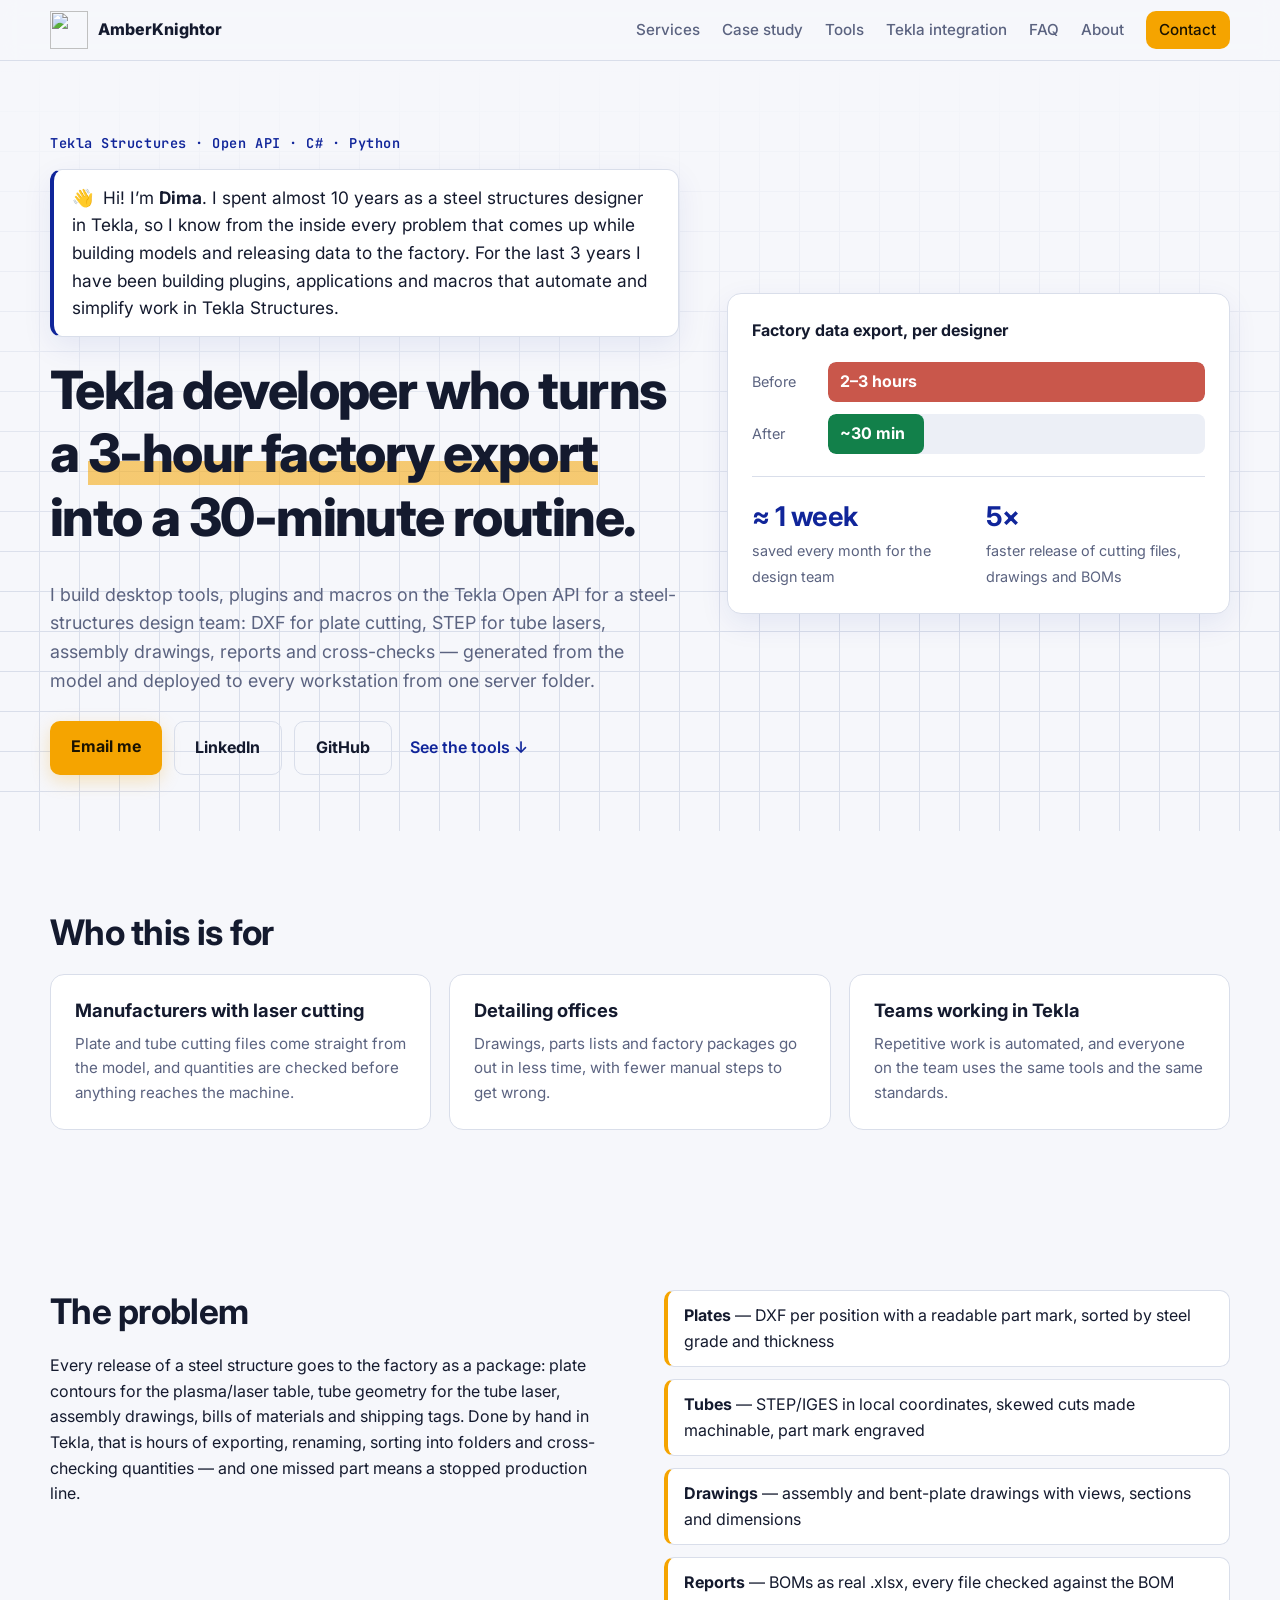
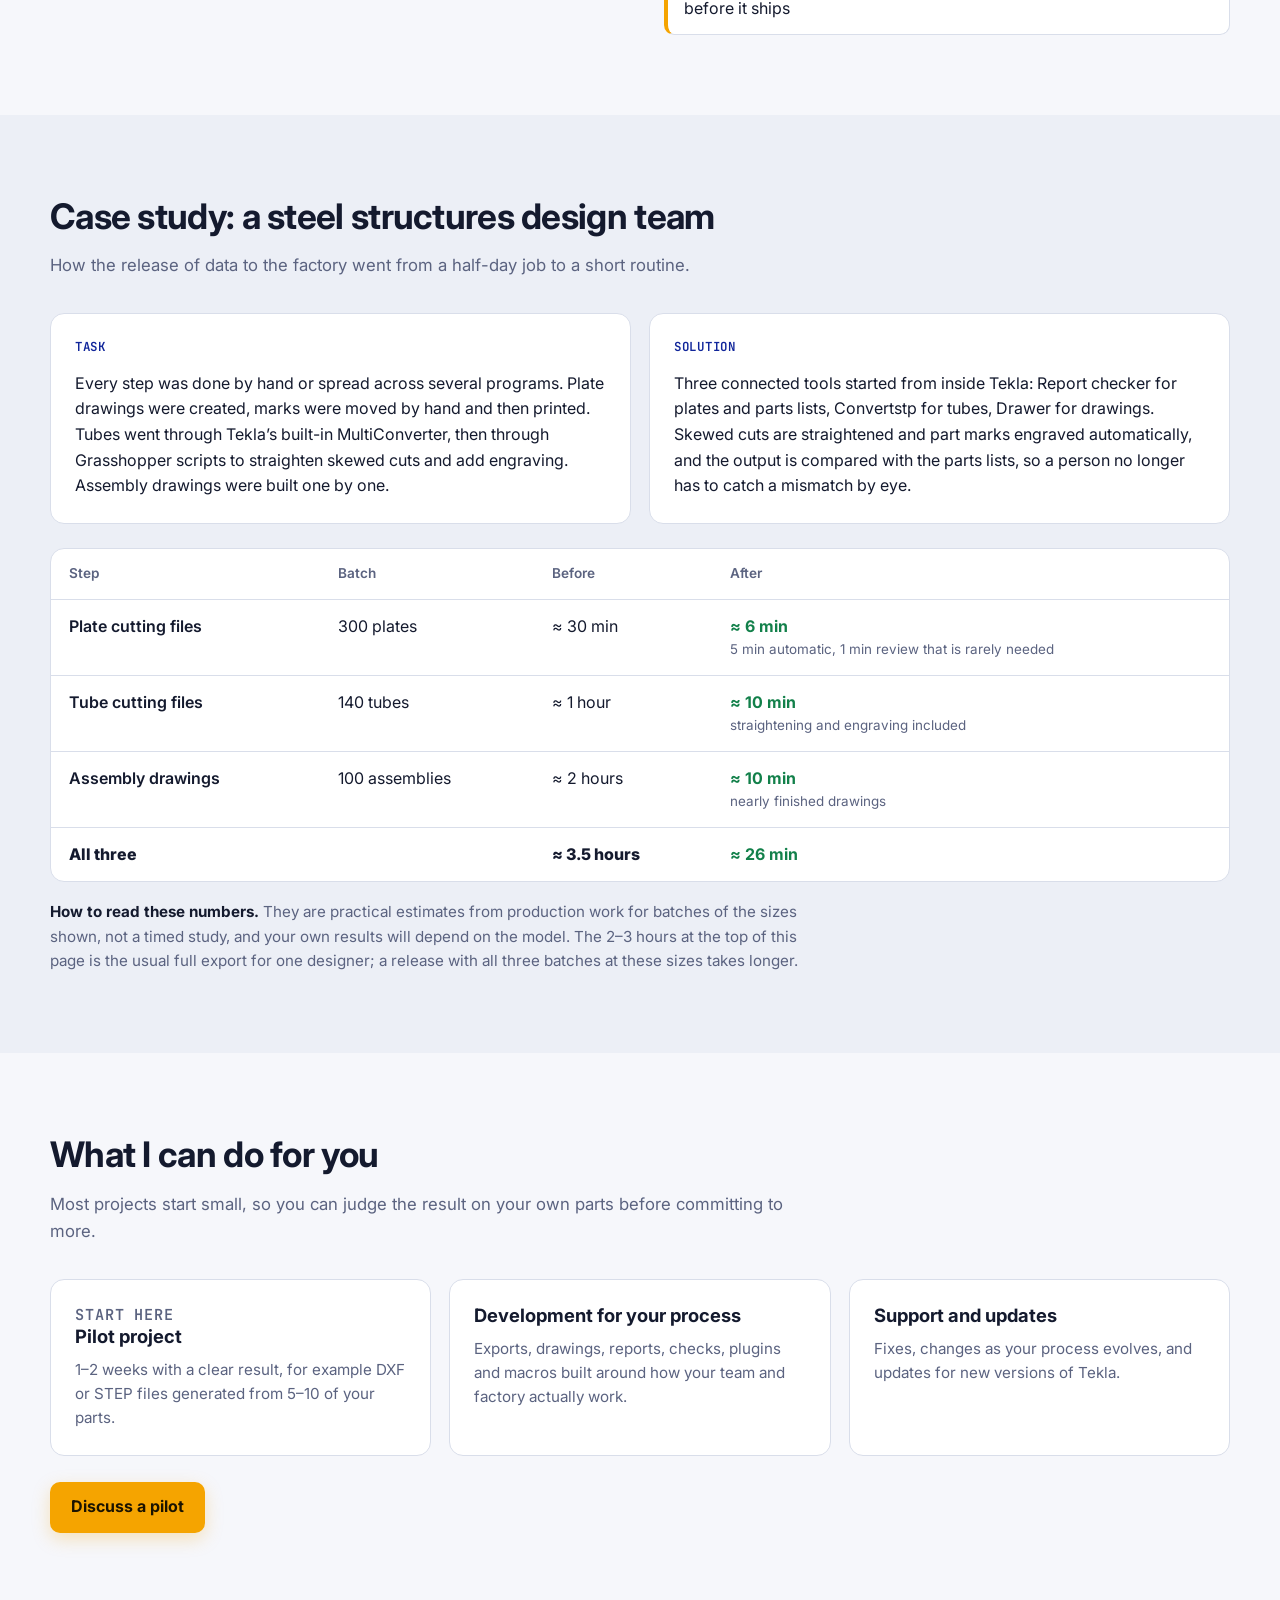
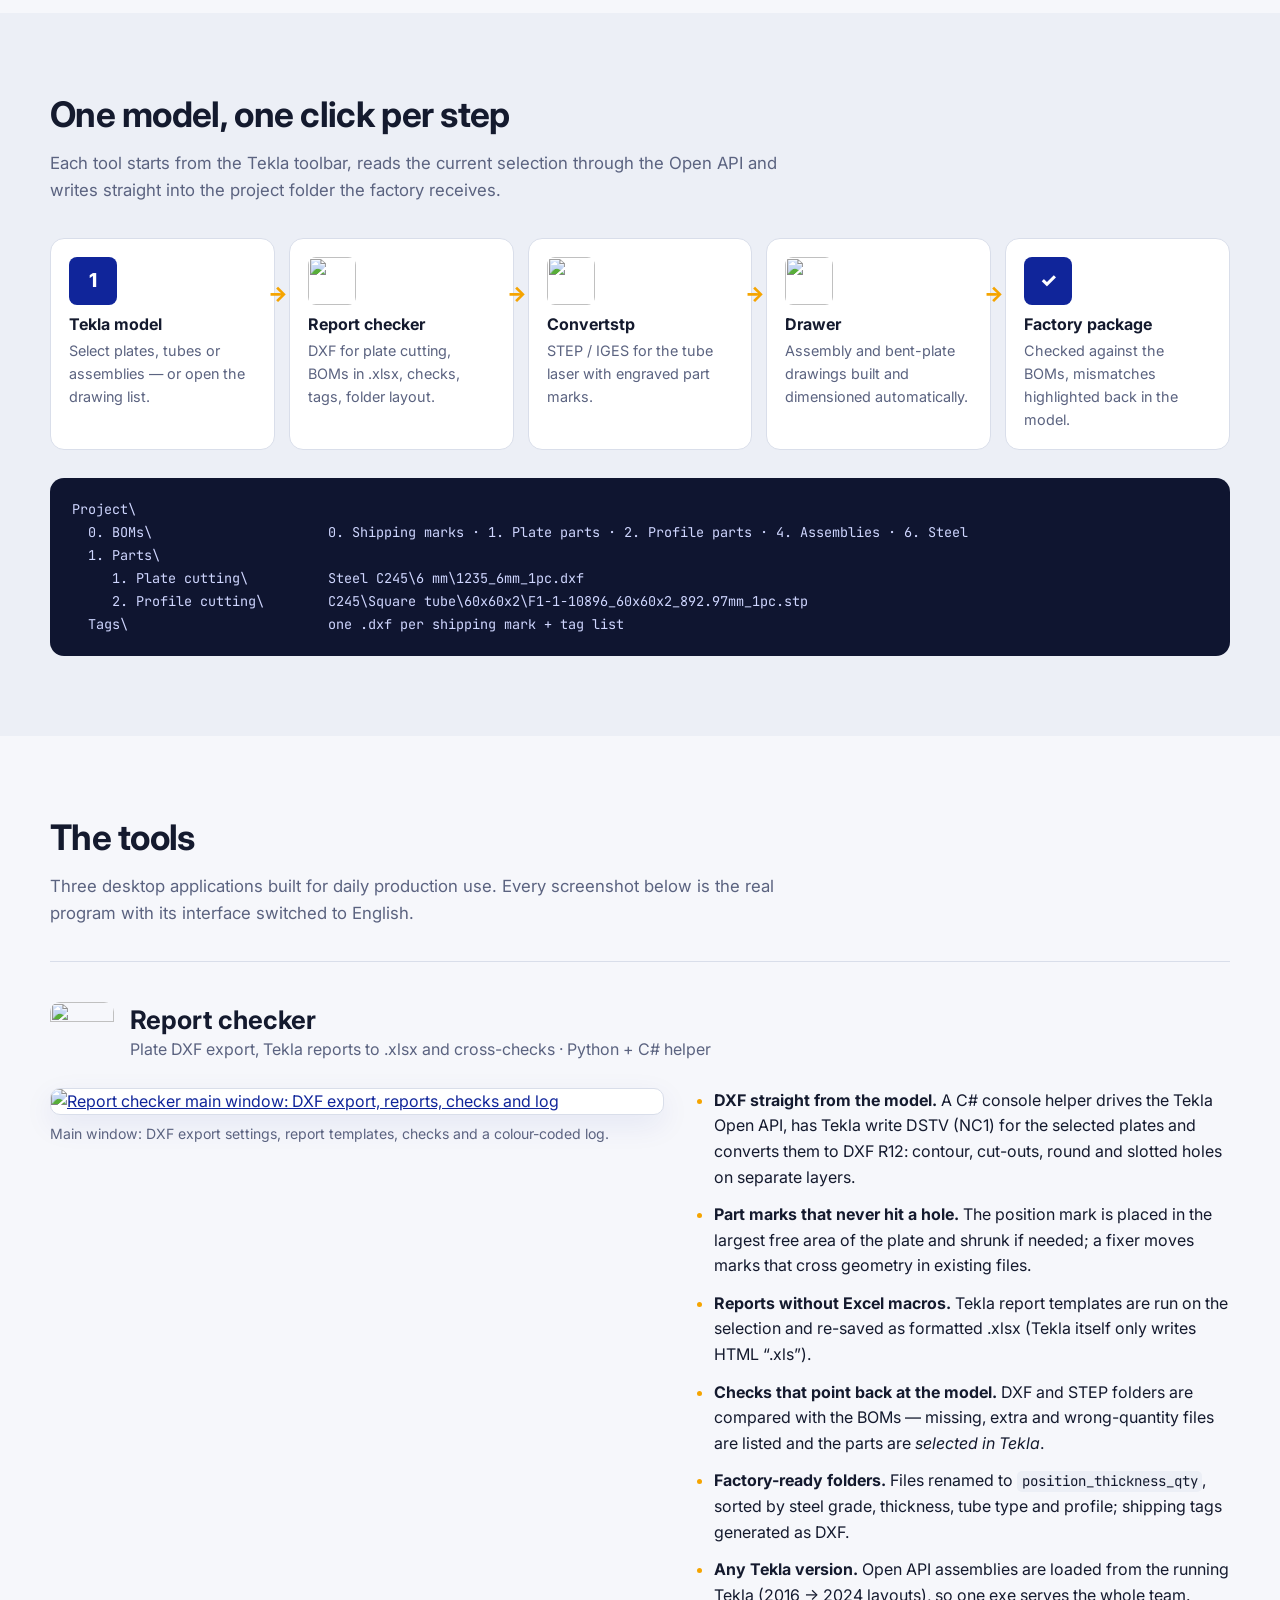
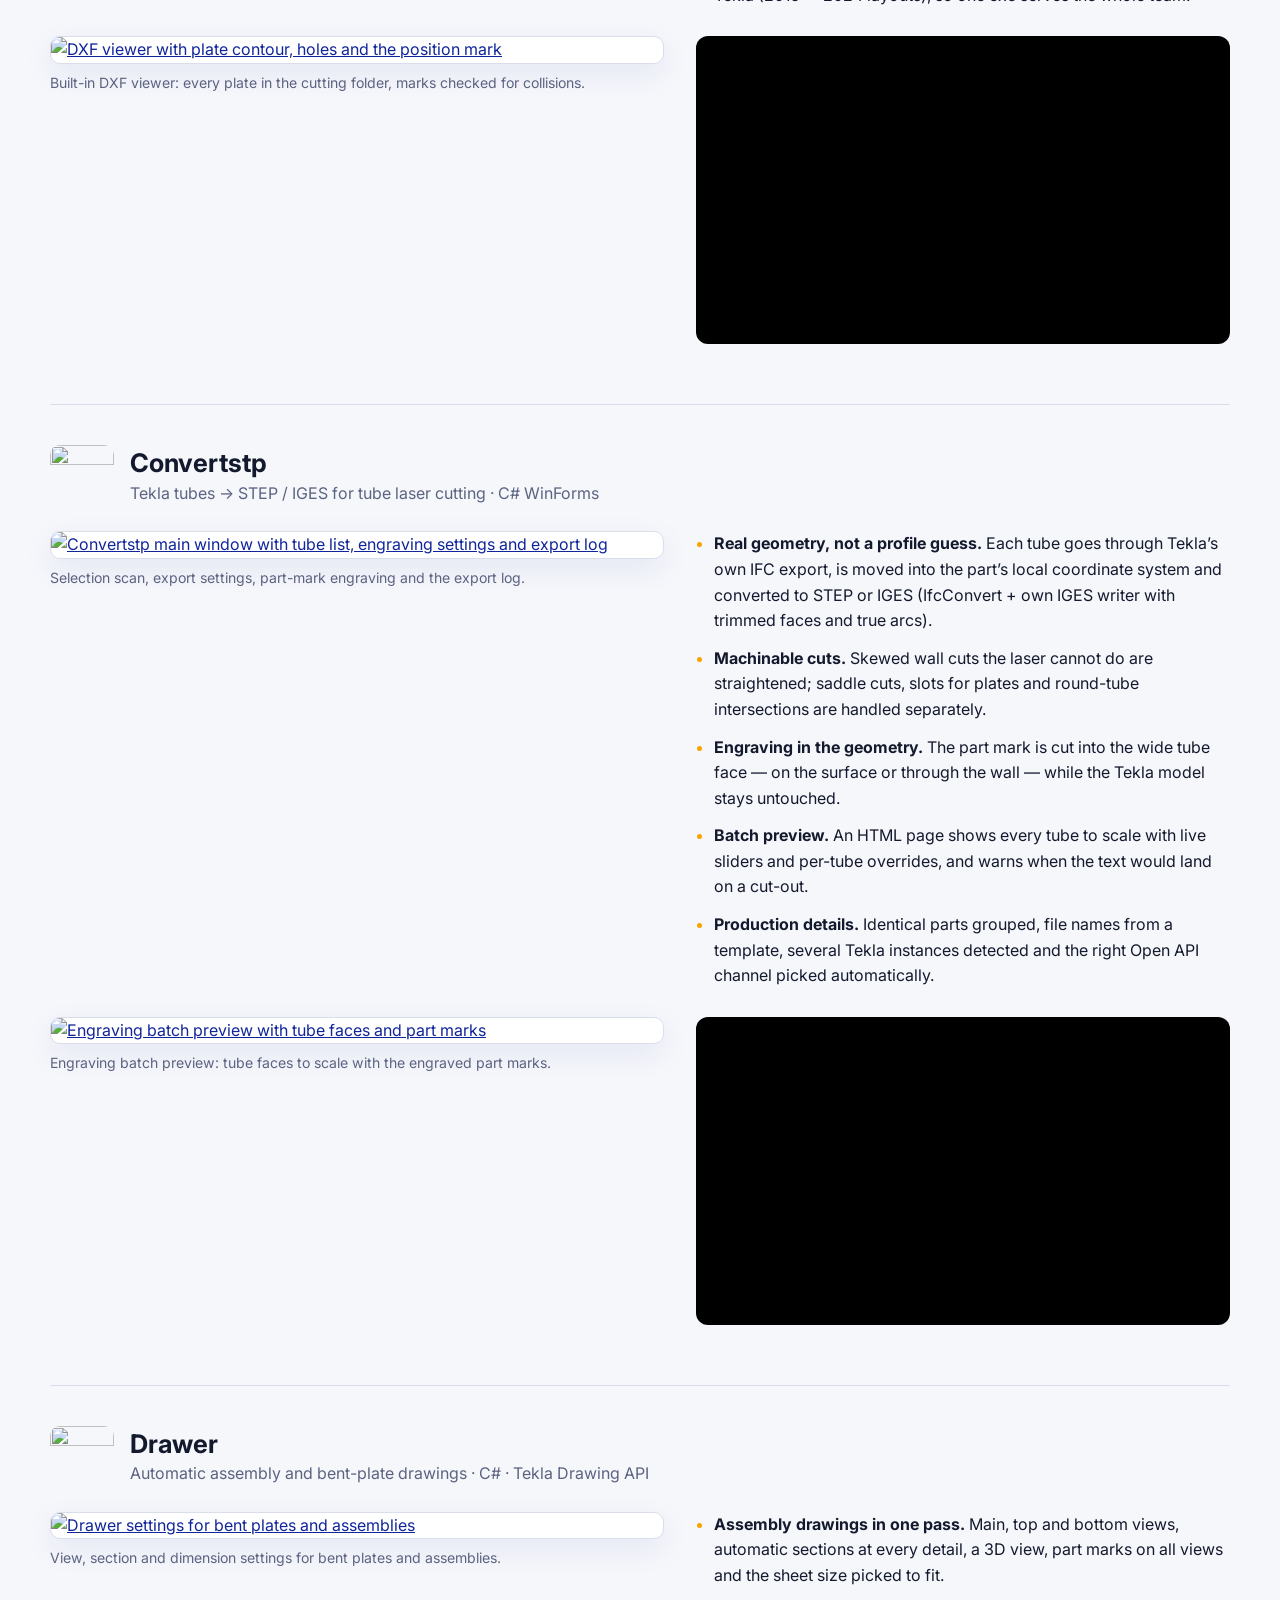
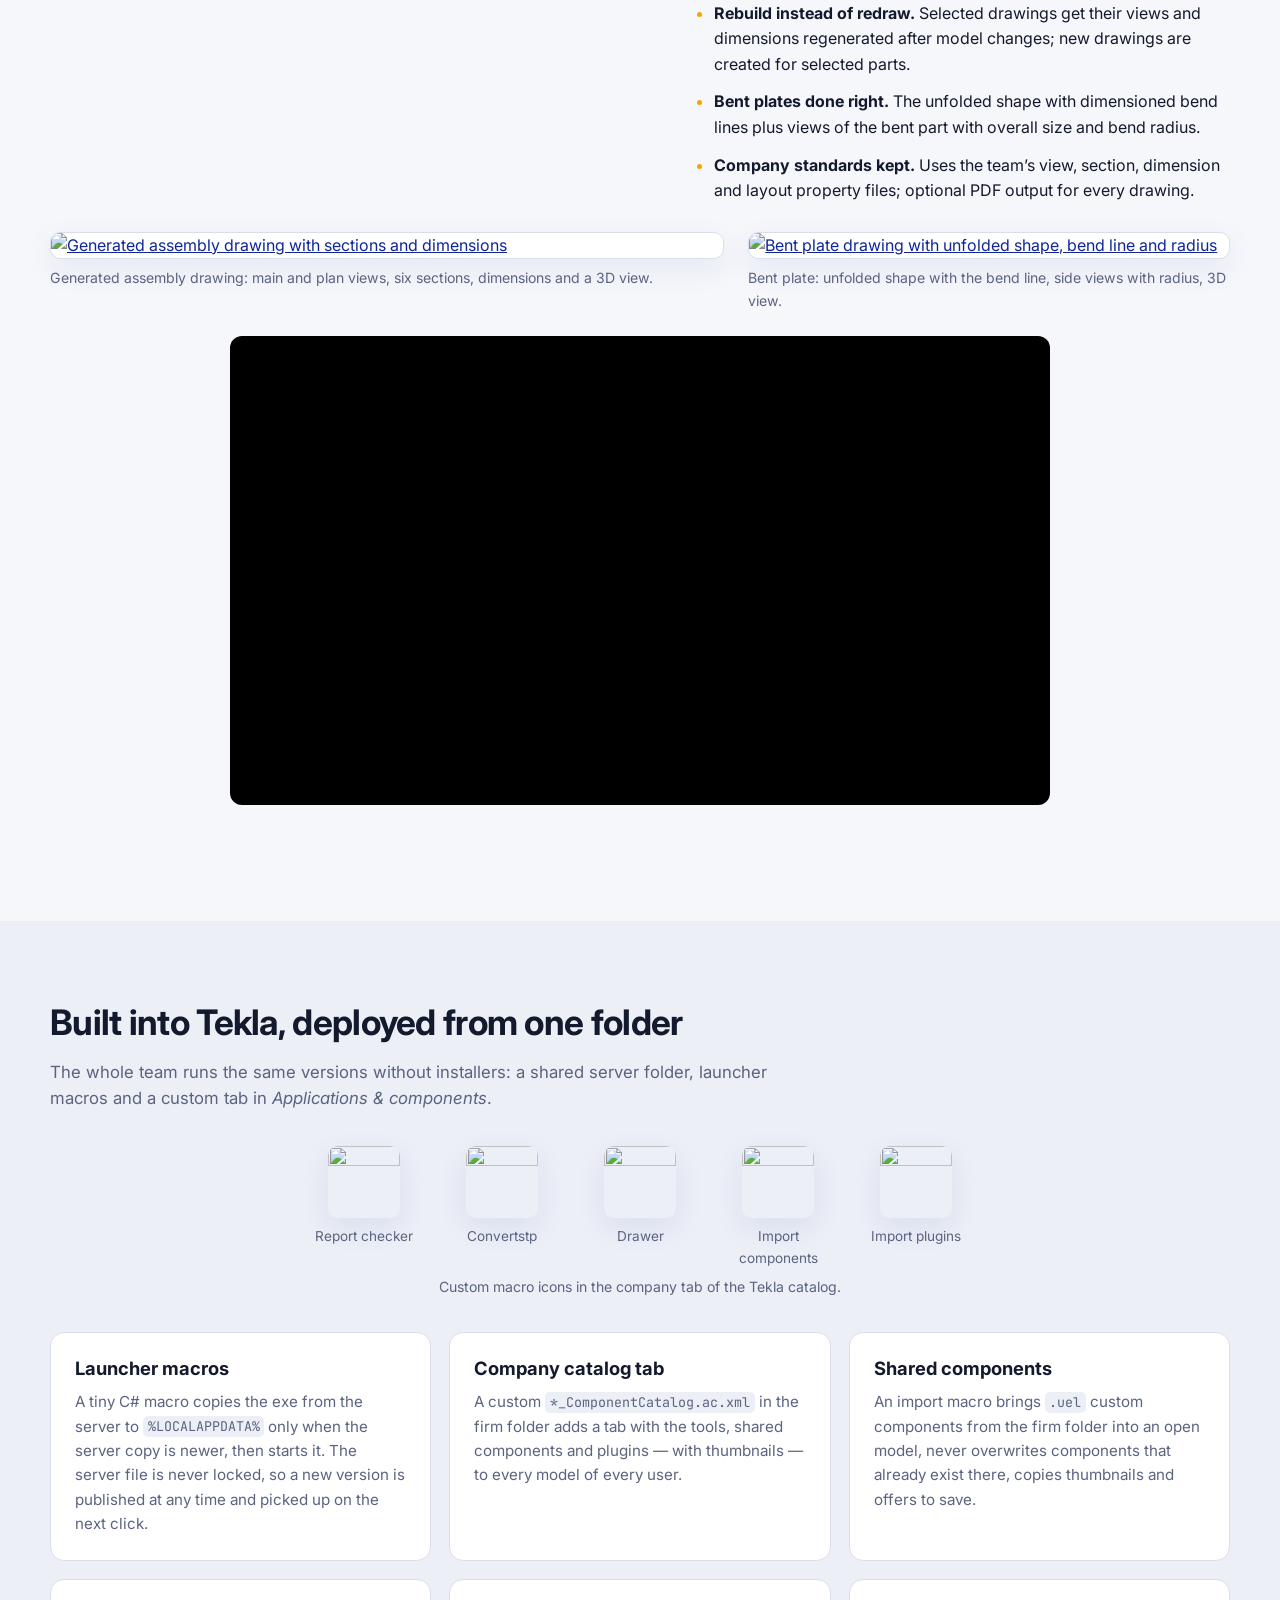
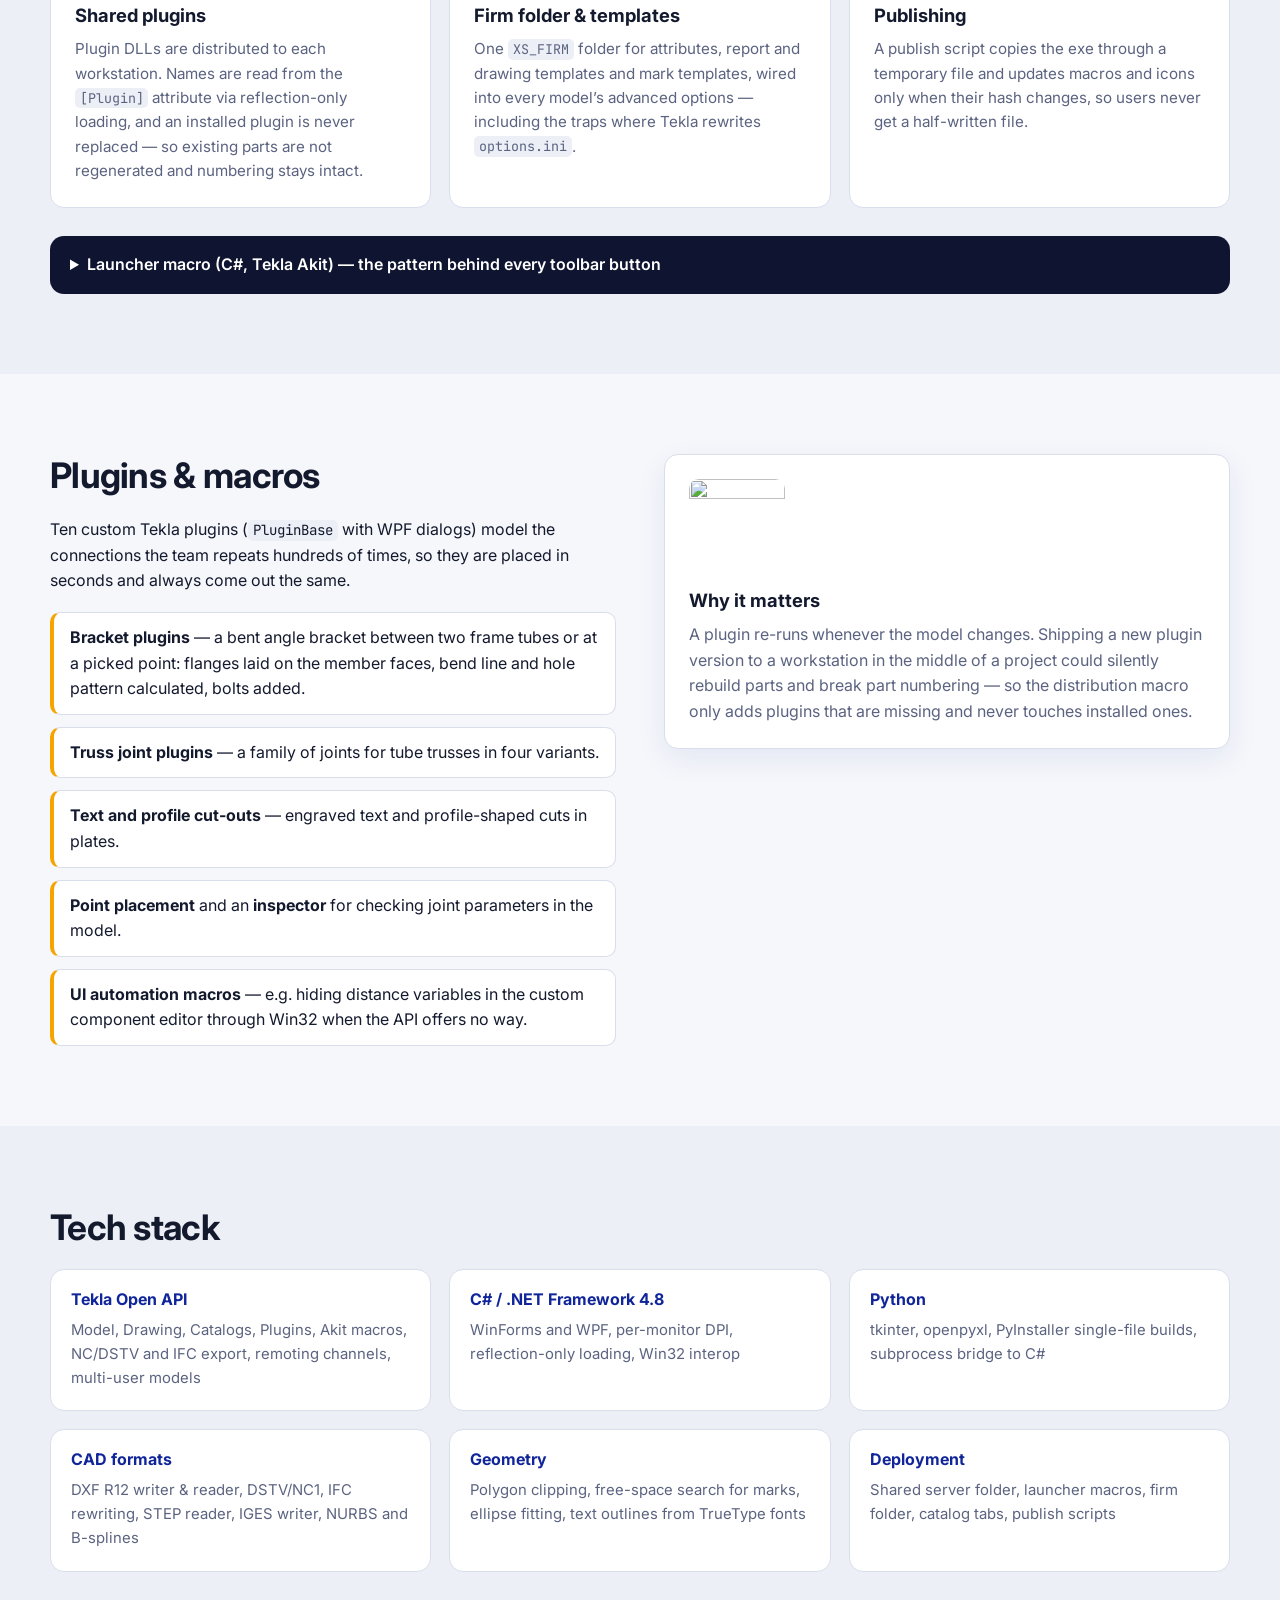
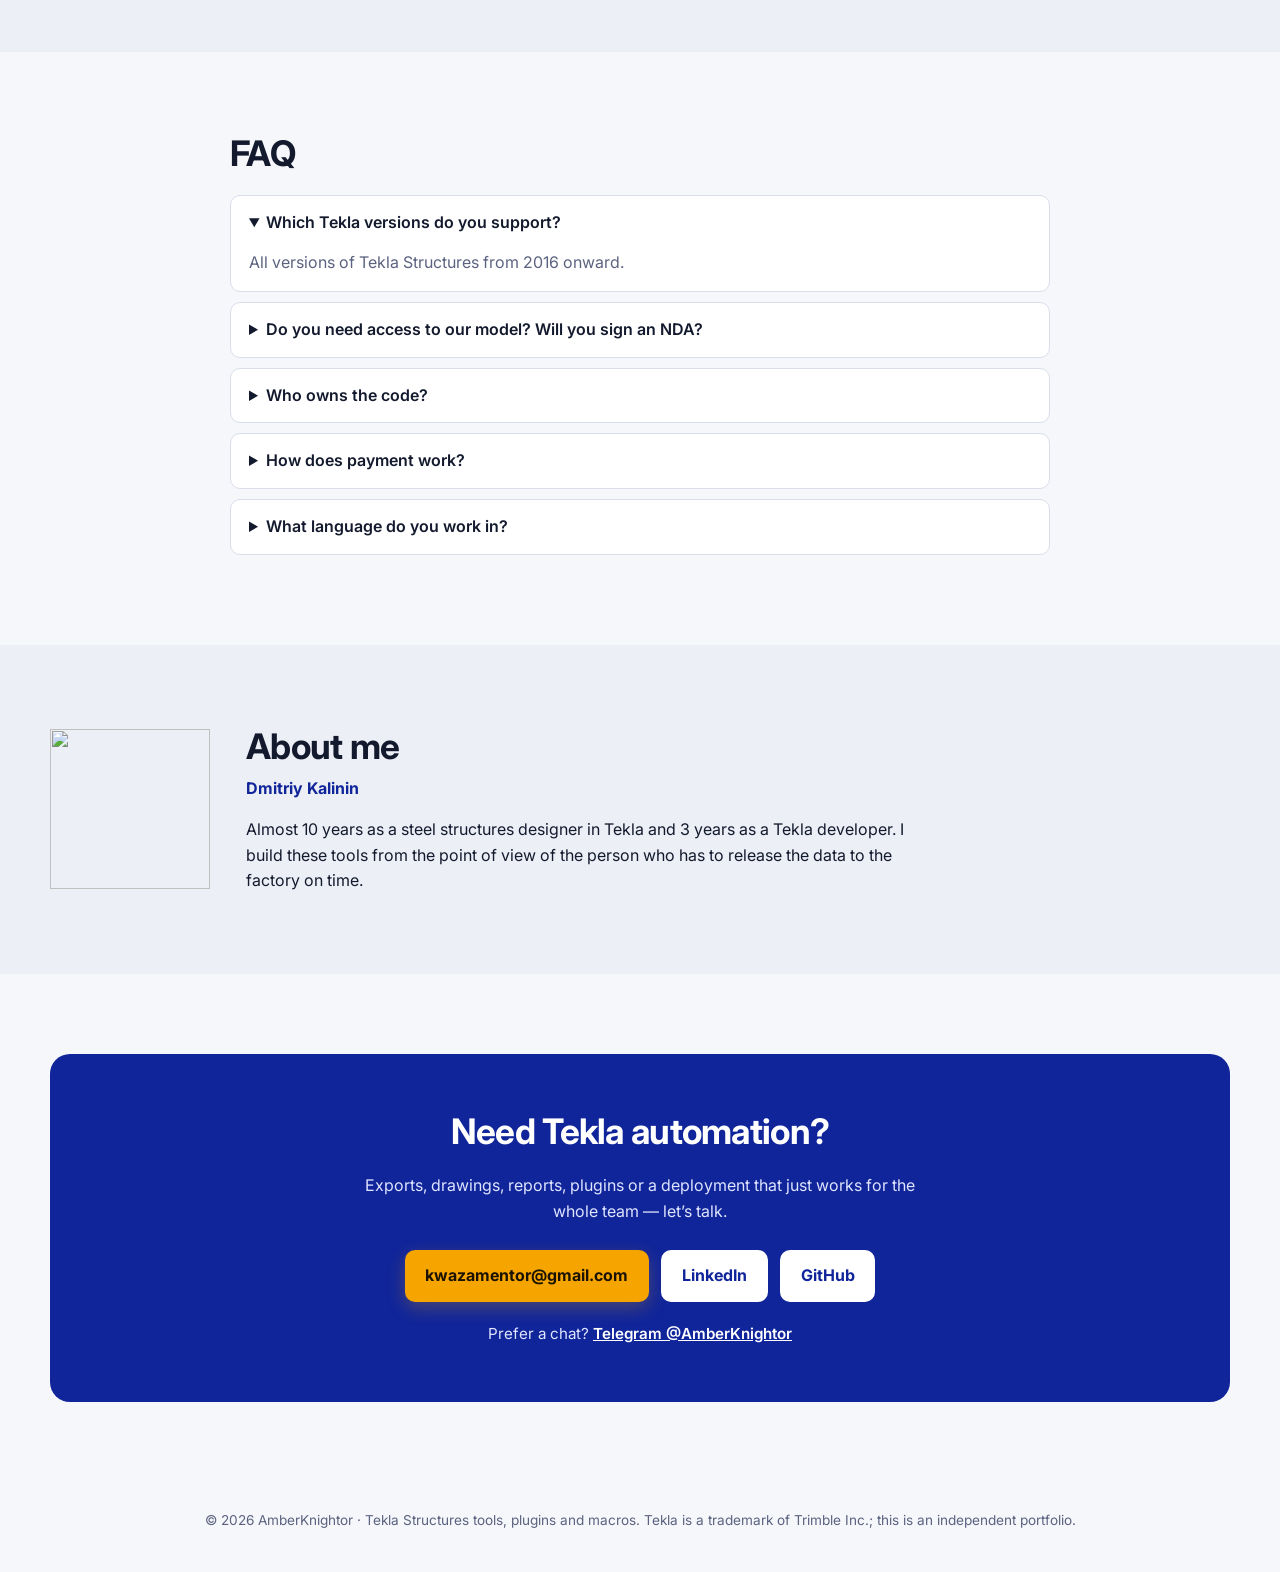
==== commit 618e74ea: "Hide the code sample link until its repository exists Co-Authored-By: Claude Opus 5.5 <noreply@anthr" ====
--- a/index.html
+++ b/index.html
@@ -533,8 +533,10 @@
       <p class="about-name">Dmitriy Kalinin</p>
       <p>Almost 10 years as a steel structures designer in Tekla and 3 years as a Tekla developer. I build these
         tools from the point of view of the person who has to release the data to the factory on time.</p>
+      <!-- SAMPLE-LINK: enable once the repo exists
       <p>Want to see how the code looks? <a href="https://github.com/AmberKnightor/tekla-plate-dxf-export" target="_blank" rel="noopener">tekla-plate-dxf-export</a>
         on GitHub is a small working sample: plate export from Tekla to DXF.</p>
+      -->
     </div>
   </div>
 </section>
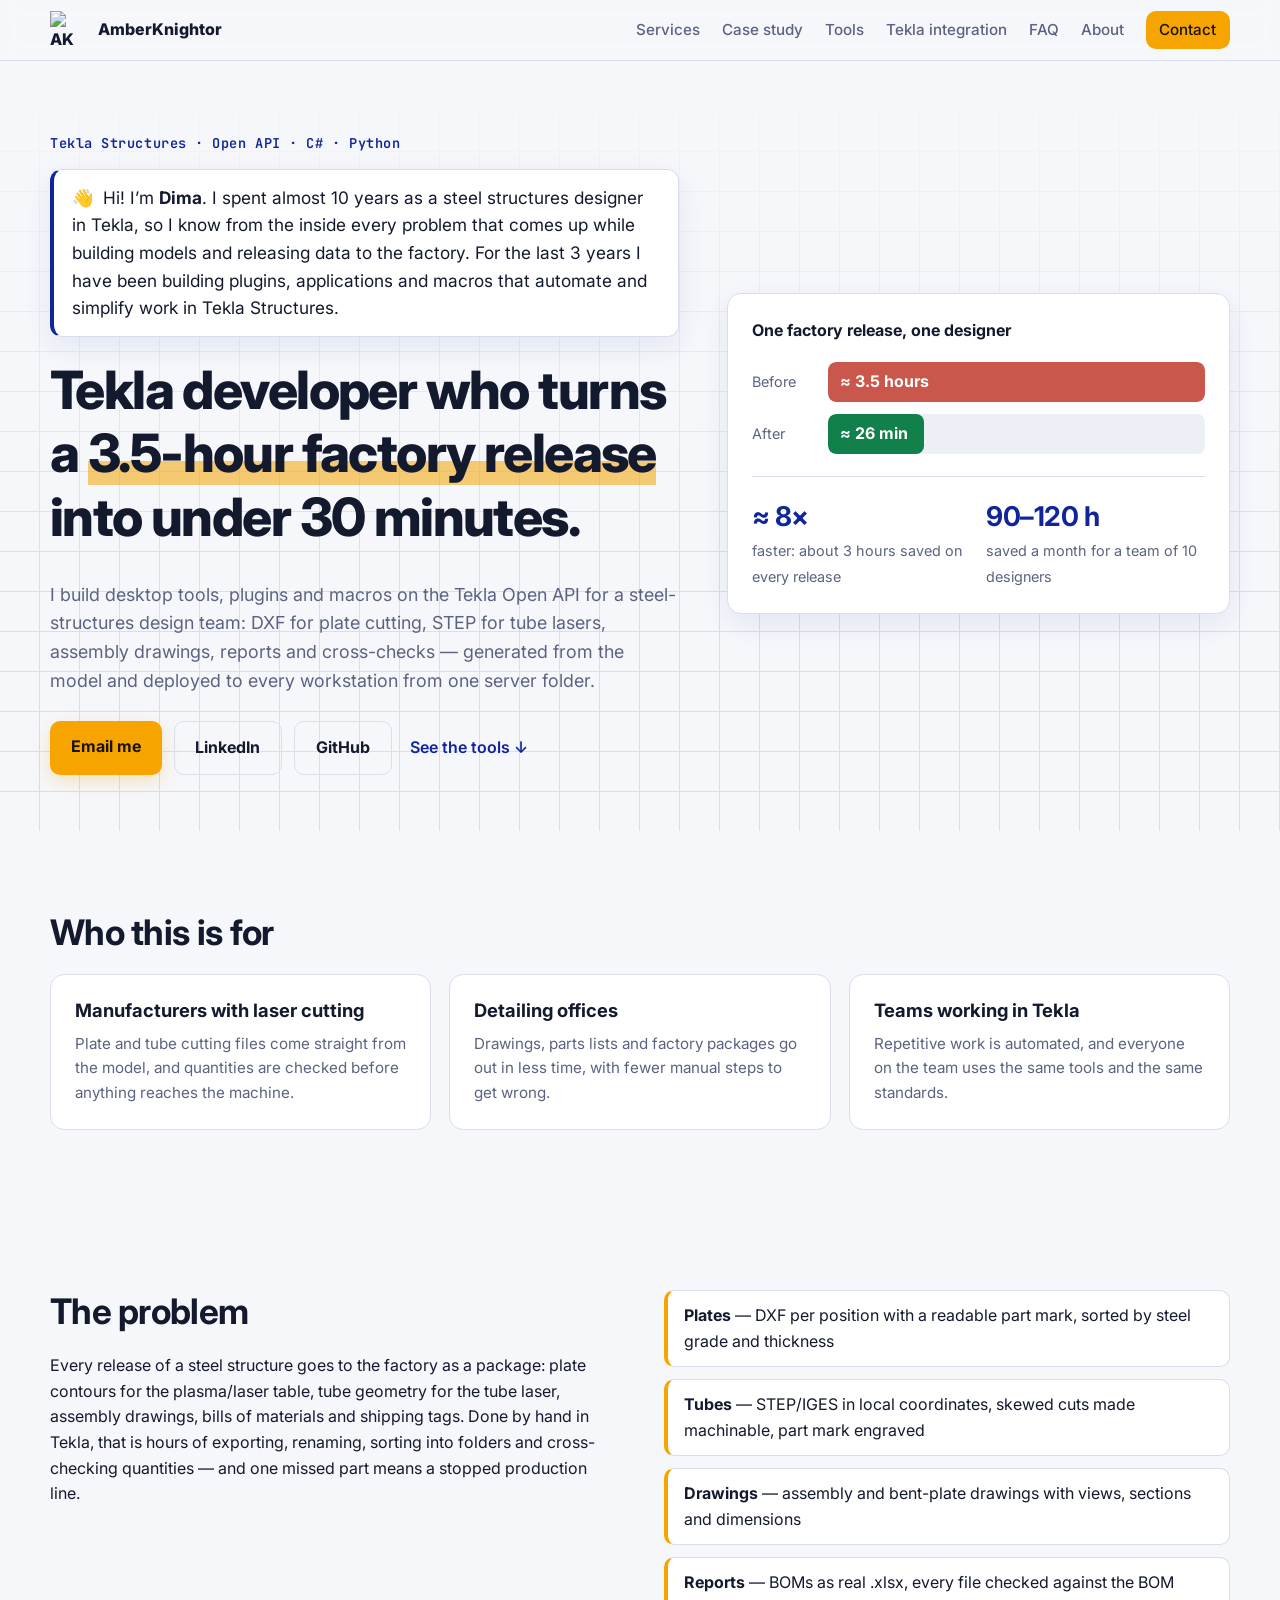
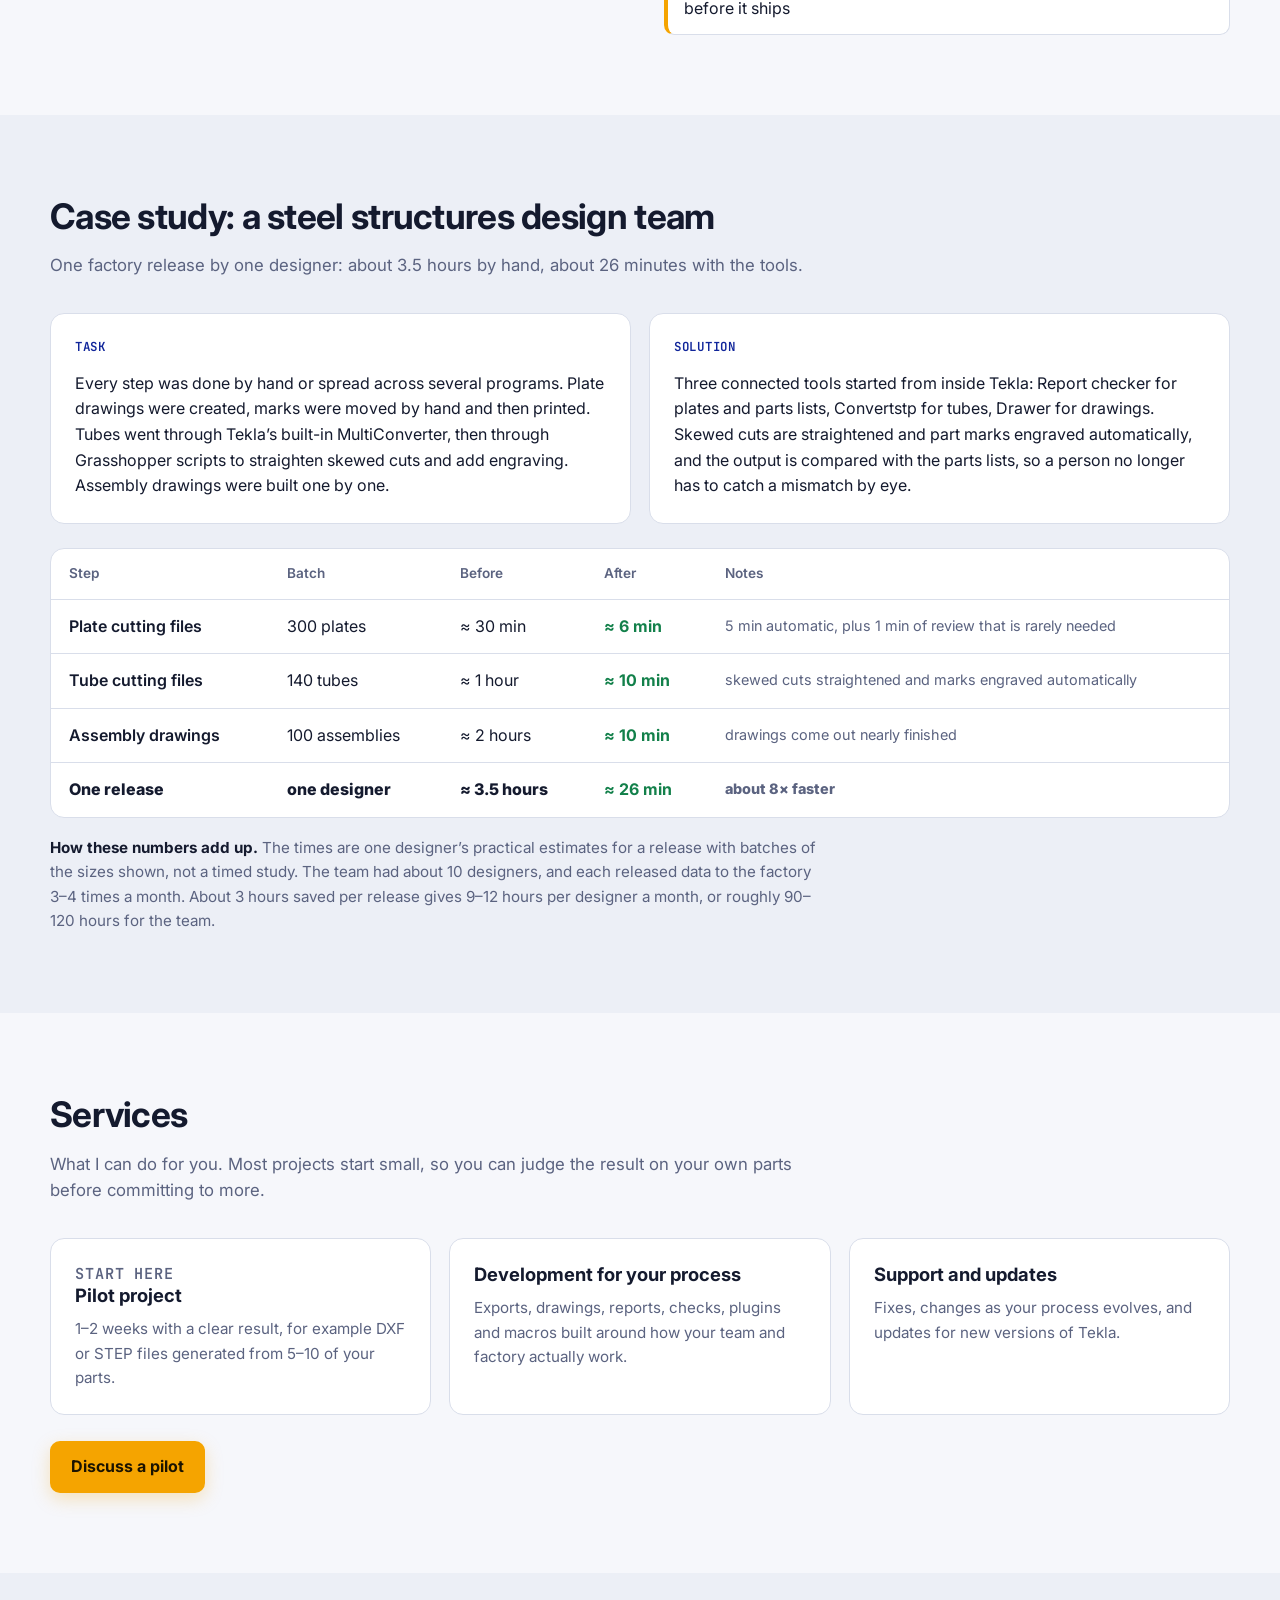
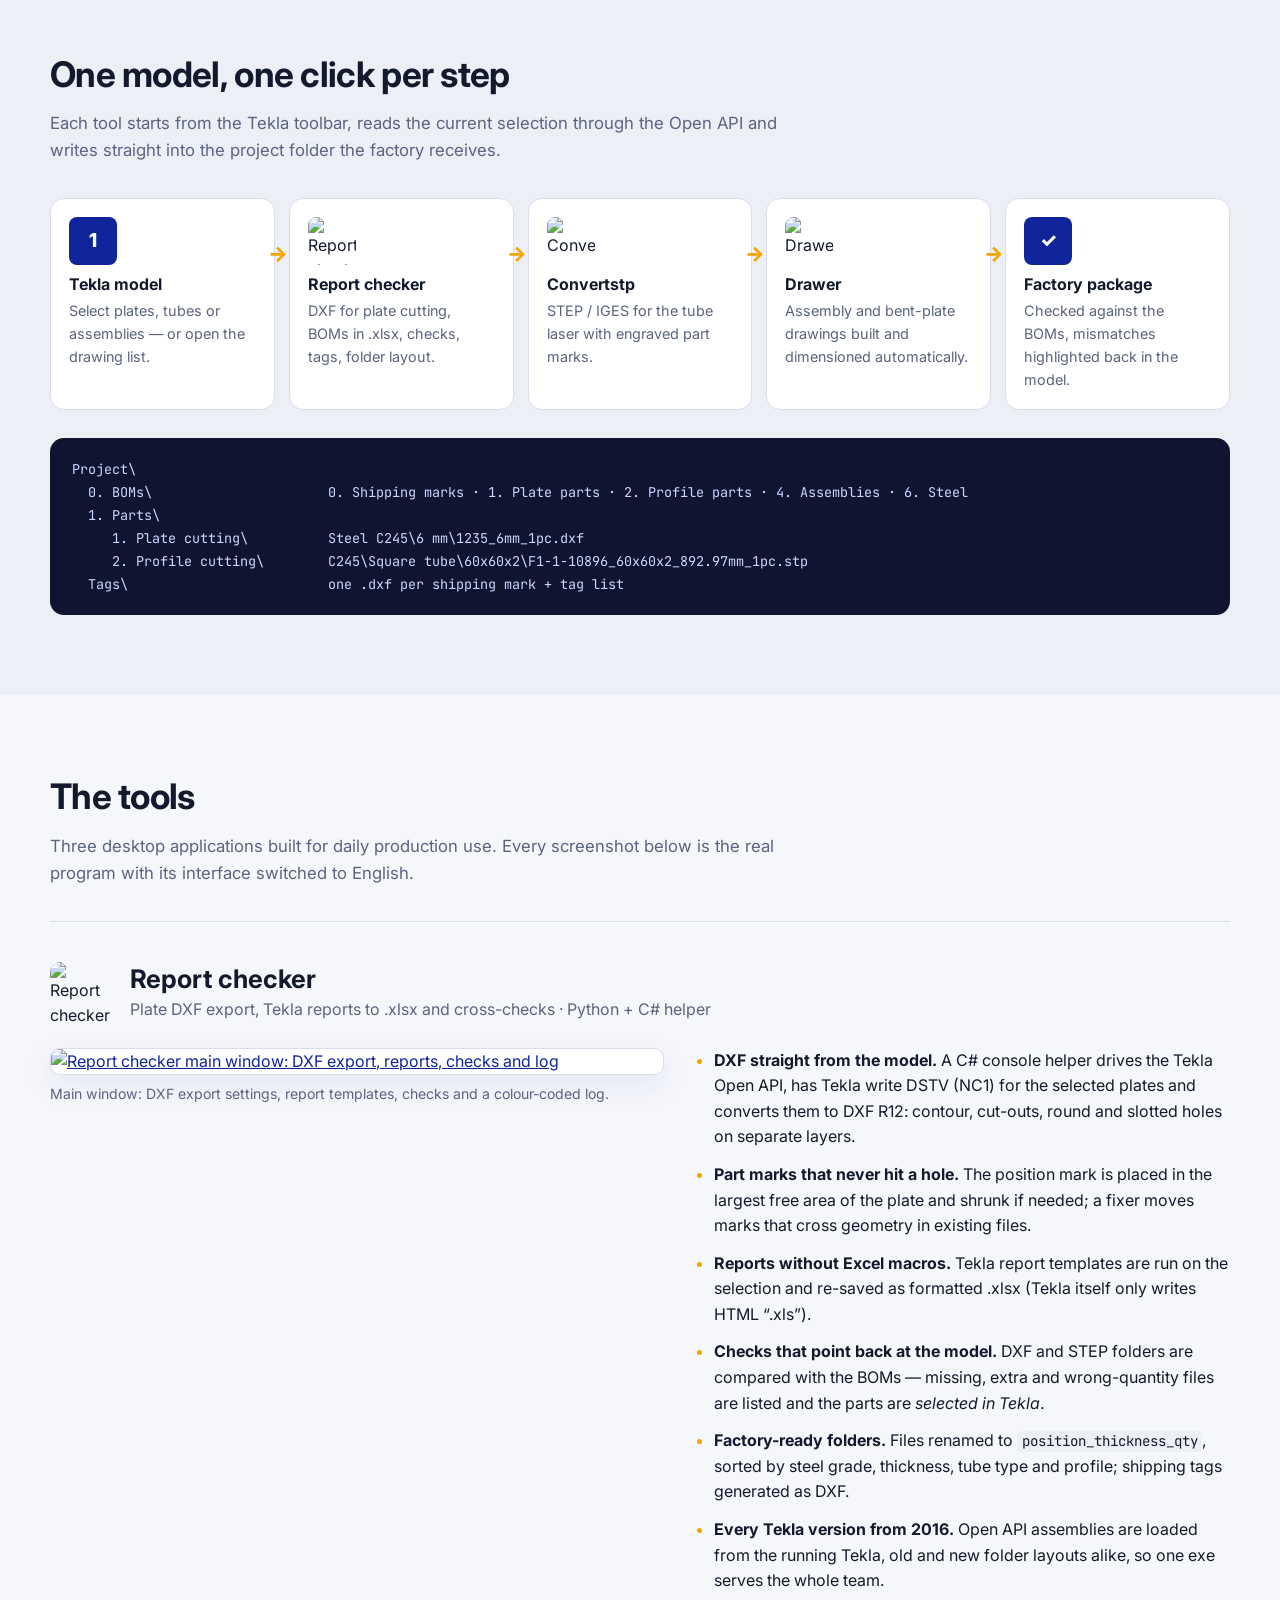
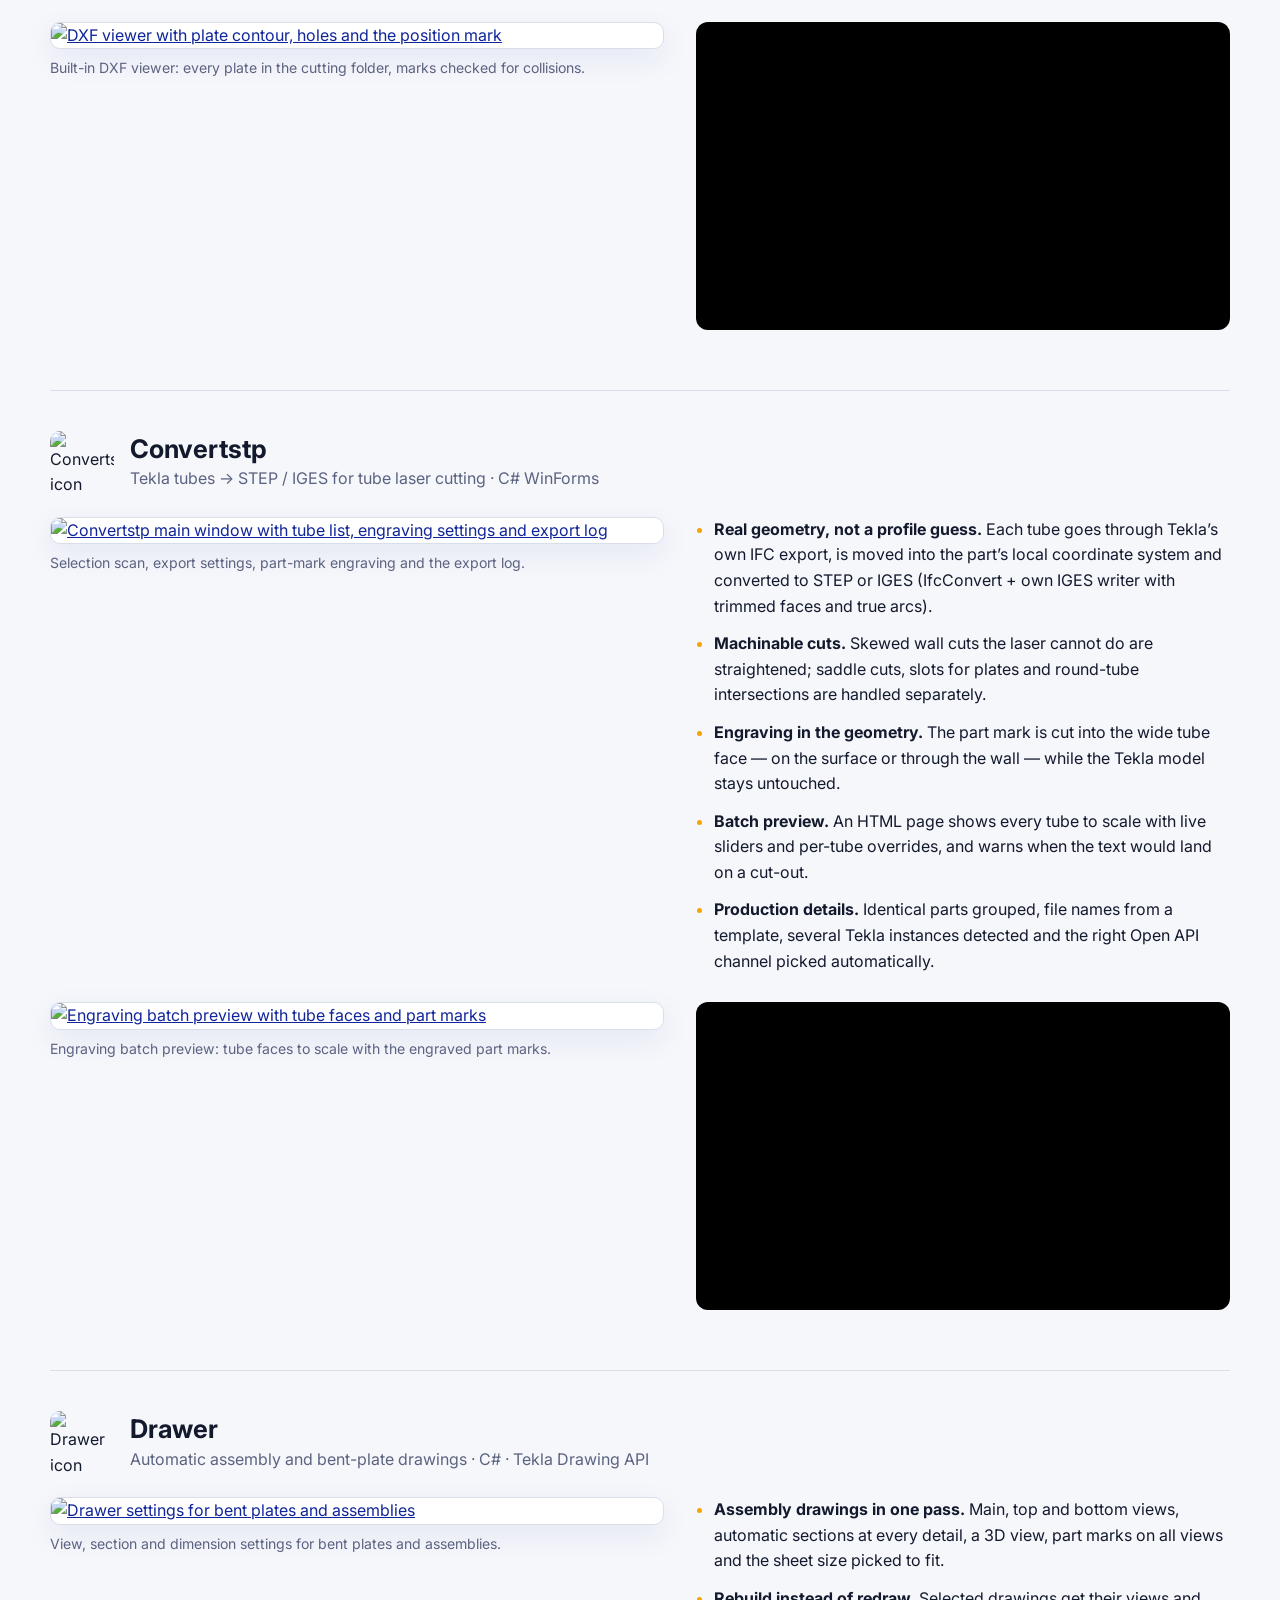
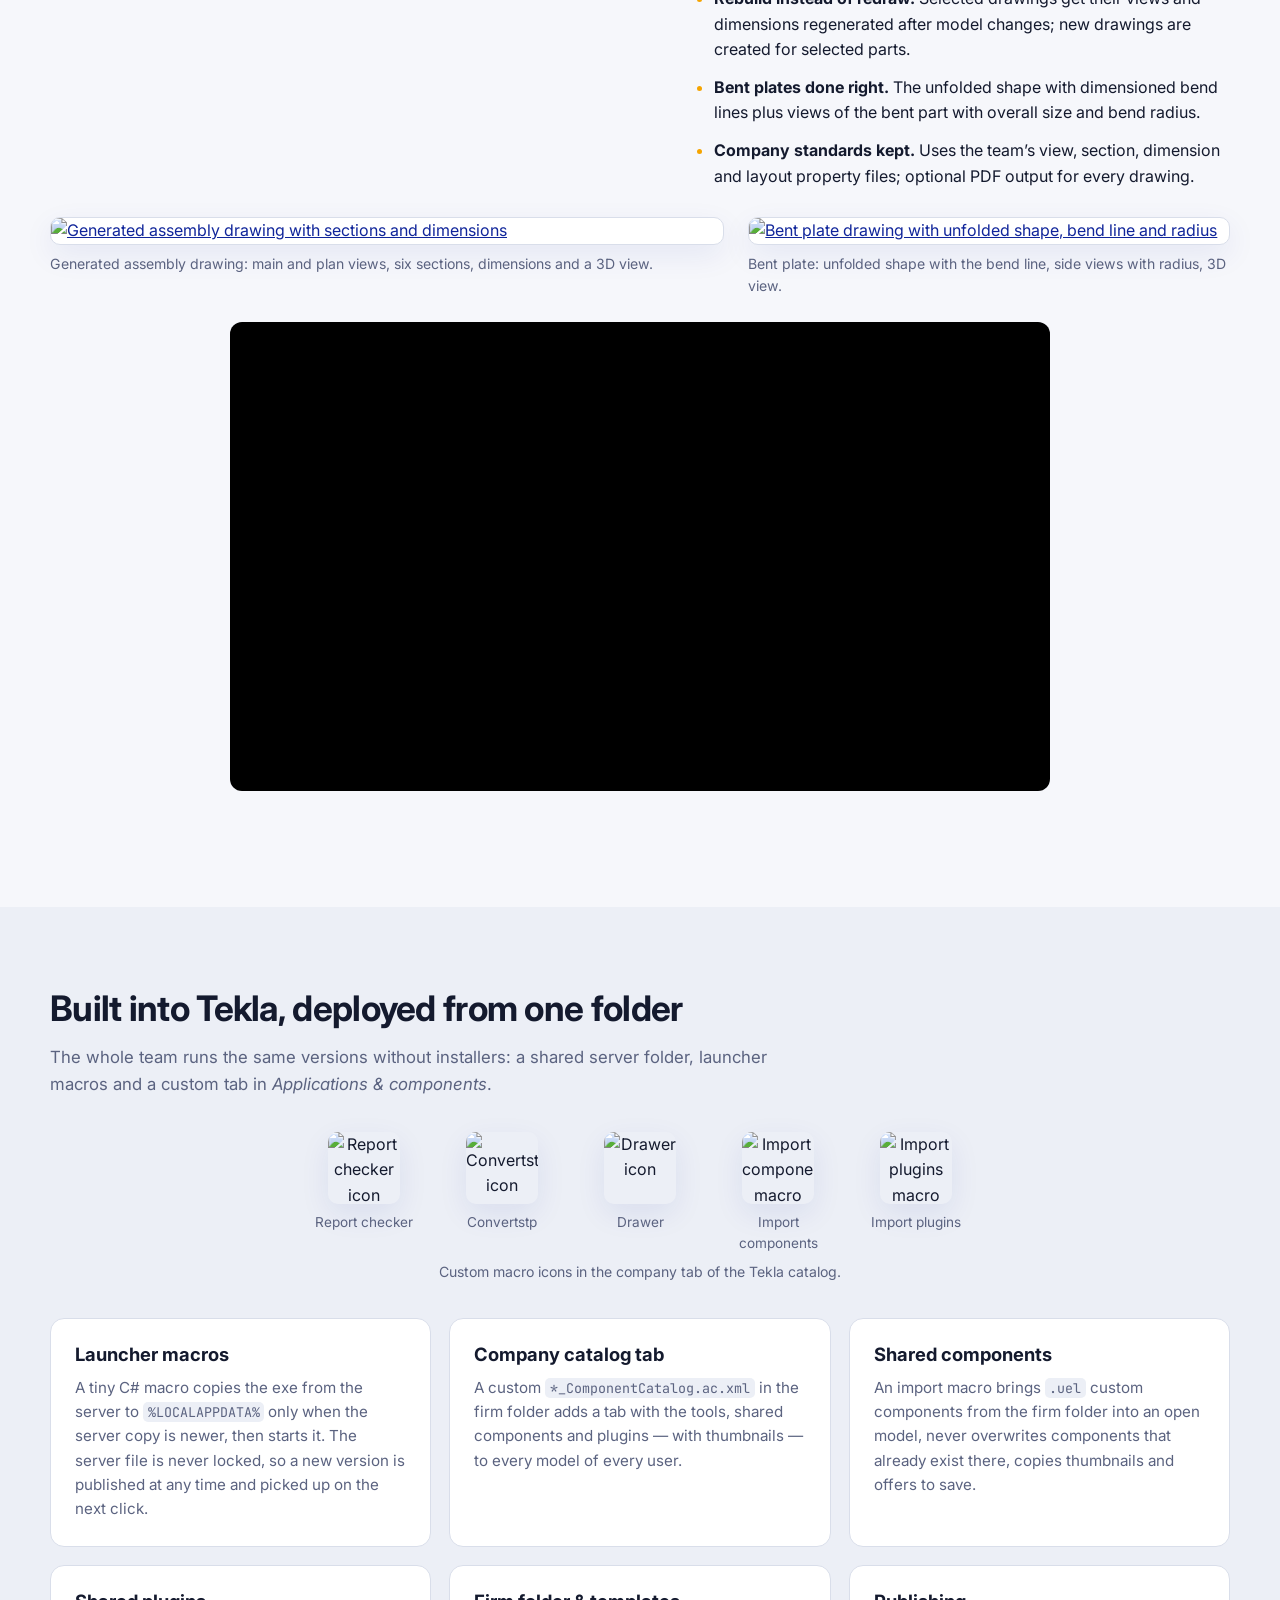
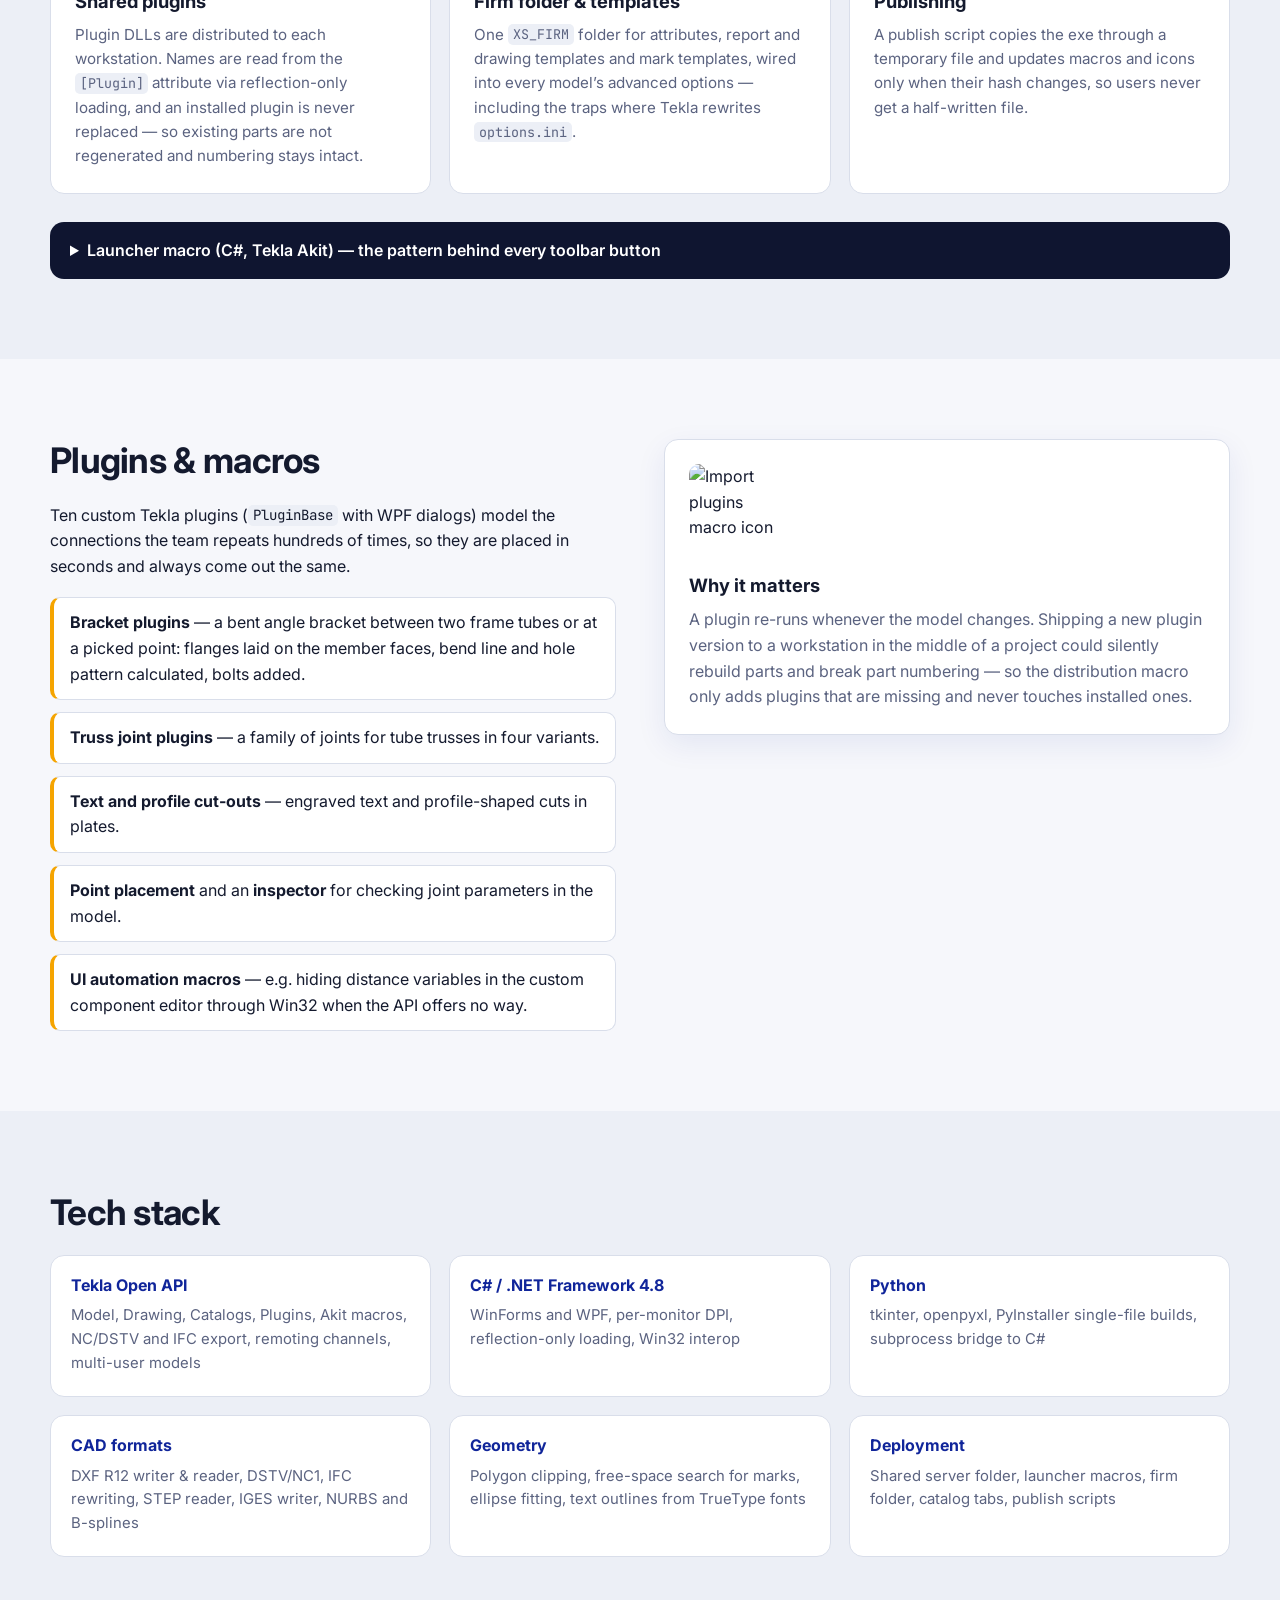
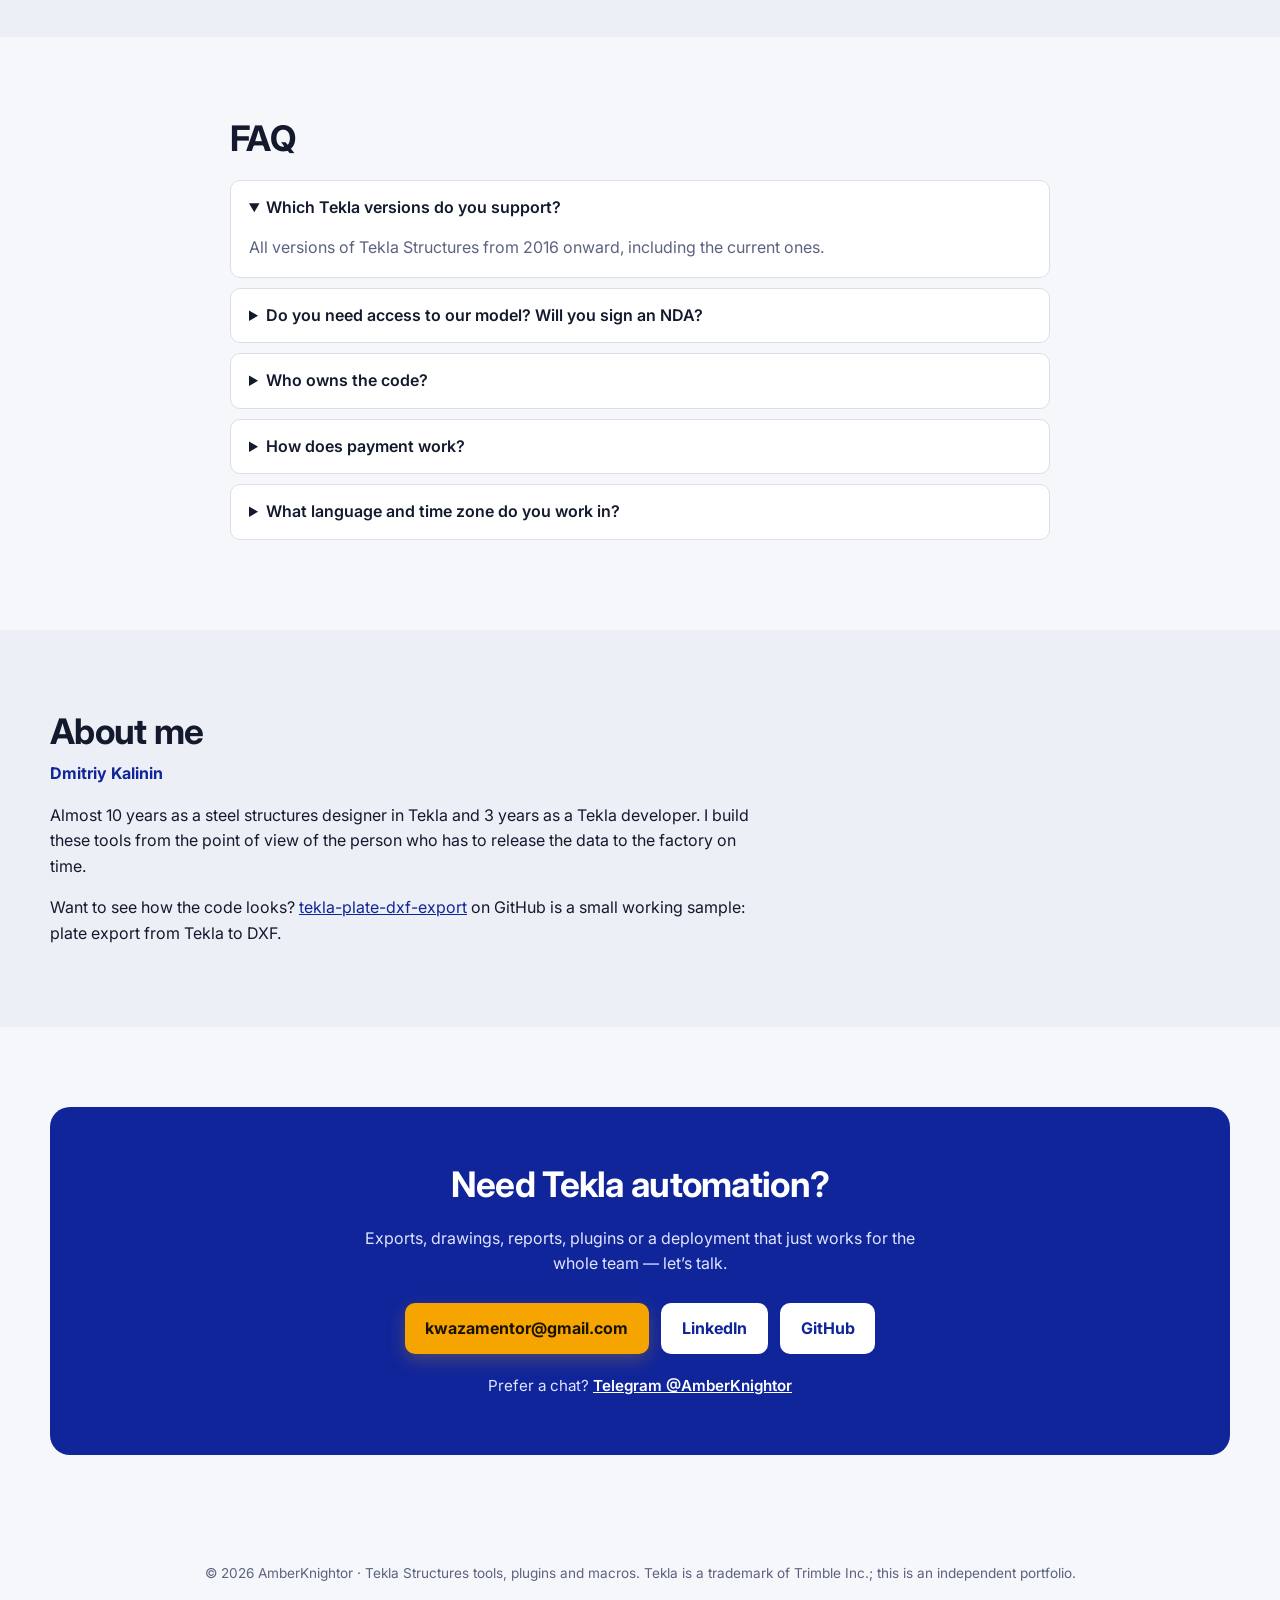
==== commit 90390793: "One set of numbers, Services heading, static video embeds, alt texts The case study, hero and social" ====
--- a/index.html
+++ b/index.html
@@ -4,15 +4,15 @@
 <meta charset="utf-8">
 <meta name="viewport" content="width=device-width, initial-scale=1">
 <title>AmberKnightor — Tekla Structures Developer</title>
-<meta name="description" content="Tekla Open API tools, plugins and macros that cut the factory export from 2–3 hours to about 30 minutes per designer.">
+<meta name="description" content="Tekla Open API tools, plugins and macros that cut a factory release from about 3.5 hours to about 26 minutes per designer.">
 <meta property="og:title" content="AmberKnightor — Tekla Structures Developer">
-<meta property="og:description" content="Tekla Open API tools, plugins and macros: factory export from 2–3 hours down to ~30 minutes per designer.">
+<meta property="og:description" content="Tekla Open API tools, plugins and macros: a factory release from about 3.5 hours down to about 26 minutes per designer.">
 <link rel="canonical" href="https://amberknightor.github.io/">
 <meta property="og:url" content="https://amberknightor.github.io/">
 <meta property="og:image" content="https://amberknightor.github.io/assets/img/og-card.png">
 <meta property="og:image:width" content="1200">
 <meta property="og:image:height" content="630">
-<meta property="og:image:alt" content="AmberKnightor, Tekla Structures developer: factory export from 2–3 hours to about 30 minutes">
+<meta property="og:image:alt" content="AmberKnightor, Tekla Structures developer: factory release from about 3.5 hours to under 30 minutes">
 <meta property="og:type" content="website">
 <meta name="twitter:card" content="summary_large_image">
 <link rel="icon" href="favicon.ico" sizes="32x32">
@@ -27,7 +27,7 @@
 
 <header class="nav">
   <div class="wrap nav-row">
-    <a class="brand" href="#top"><img class="brand-logo" src="assets/img/logo-ak.svg" alt="" width="38" height="38"> AmberKnightor</a>
+    <a class="brand" href="#top"><img class="brand-logo" src="assets/img/logo-ak.svg" alt="AK logo" width="38" height="38"> AmberKnightor</a>
     <nav class="nav-links">
       <a href="#services">Services</a>
       <a href="#case">Case study</a>
@@ -51,7 +51,7 @@
         steel structures designer in Tekla, so I know from the inside every problem that comes up while
         building models and releasing data to the factory. For the last 3 years I have been building plugins,
         applications and macros that automate and simplify work in Tekla Structures.</p>
-      <h1>Tekla developer who turns a <span class="hl">3-hour factory export</span> into a 30-minute routine.</h1>
+      <h1>Tekla developer who turns a <span class="hl">3.5-hour factory release</span> into under 30 minutes.</h1>
       <p class="lead">I build desktop tools, plugins and macros on the Tekla Open API for a steel-structures
         design team: DXF for plate cutting, STEP for tube lasers, assembly drawings, reports and
         cross-checks — generated from the model and deployed to every workstation from one server folder.</p>
@@ -64,18 +64,18 @@
     </div>
 
     <div class="impact card">
-      <p class="impact-title">Factory data export, per designer</p>
+      <p class="impact-title">One factory release, one designer</p>
       <div class="bar-row">
         <span class="bar-label">Before</span>
-        <div class="bar"><div class="bar-fill before" style="--w:100%"><span>2–3 hours</span></div></div>
+        <div class="bar"><div class="bar-fill before" style="--w:100%"><span>≈ 3.5 hours</span></div></div>
       </div>
       <div class="bar-row">
         <span class="bar-label">After</span>
-        <div class="bar"><div class="bar-fill after" style="--w:20%"><span>~30 min</span></div></div>
+        <div class="bar"><div class="bar-fill after" style="--w:12%"><span>≈ 26 min</span></div></div>
       </div>
       <div class="impact-stats">
-        <div><strong>≈ 1 week</strong><span>saved every month for the design team</span></div>
-        <div><strong>5×</strong><span>faster release of cutting files, drawings and BOMs</span></div>
+        <div><strong>≈ 8×</strong><span>faster: about 3 hours saved on every release</span></div>
+        <div><strong>90–120 h</strong><span>saved a month for a team of 10 designers</span></div>
       </div>
     </div>
   </div>
@@ -126,7 +126,7 @@
 <section class="section alt" id="case">
   <div class="wrap">
     <h2>Case study: a steel structures design team</h2>
-    <p class="section-lead">How the release of data to the factory went from a half-day job to a short routine.</p>
+    <p class="section-lead">One factory release by one designer: about 3.5 hours by hand, about 26 minutes with the tools.</p>
     <div class="case-steps">
       <div class="card">
         <p class="case-label">Task</p>
@@ -144,30 +144,30 @@
     <div class="table-wrap">
       <table class="case-table">
         <thead>
-          <tr><th scope="col">Step</th><th scope="col">Batch</th><th scope="col">Before</th><th scope="col">After</th></tr>
+          <tr><th scope="col">Step</th><th scope="col">Batch</th><th scope="col">Before</th><th scope="col">After</th><th scope="col">Notes</th></tr>
         </thead>
         <tbody>
-          <tr><th scope="row">Plate cutting files</th><td>300 plates</td><td>≈ 30 min</td><td class="after">≈ 6 min <small>5 min automatic, 1 min review that is rarely needed</small></td></tr>
-          <tr><th scope="row">Tube cutting files</th><td>140 tubes</td><td>≈ 1 hour</td><td class="after">≈ 10 min <small>straightening and engraving included</small></td></tr>
-          <tr><th scope="row">Assembly drawings</th><td>100 assemblies</td><td>≈ 2 hours</td><td class="after">≈ 10 min <small>nearly finished drawings</small></td></tr>
+          <tr><th scope="row">Plate cutting files</th><td>300 plates</td><td>≈ 30 min</td><td class="after">≈ 6 min</td><td class="note">5 min automatic, plus 1 min of review that is rarely needed</td></tr>
+          <tr><th scope="row">Tube cutting files</th><td>140 tubes</td><td>≈ 1 hour</td><td class="after">≈ 10 min</td><td class="note">skewed cuts straightened and marks engraved automatically</td></tr>
+          <tr><th scope="row">Assembly drawings</th><td>100 assemblies</td><td>≈ 2 hours</td><td class="after">≈ 10 min</td><td class="note">drawings come out nearly finished</td></tr>
         </tbody>
         <tfoot>
-          <tr><th scope="row">All three</th><td></td><td>≈ 3.5 hours</td><td class="after">≈ 26 min</td></tr>
+          <tr><th scope="row">One release</th><td>one designer</td><td>≈ 3.5 hours</td><td class="after">≈ 26 min</td><td class="note">about 8× faster</td></tr>
         </tfoot>
       </table>
     </div>
-    <p class="case-note"><b>How to read these numbers.</b> They are practical estimates from production work for
-      batches of the sizes shown, not a timed study, and your own results will depend on the model. The 2–3 hours
-      at the top of this page is the usual full export for one designer; a release with all three batches at these
-      sizes takes longer.</p>
+    <p class="case-note"><b>How these numbers add up.</b> The times are one designer’s practical
+      estimates for a release with batches of the sizes shown, not a timed study. The team had about 10 designers,
+      and each released data to the factory 3–4 times a month. About 3 hours saved per release gives 9–12 hours
+      per designer a month, or roughly 90–120 hours for the team.</p>
   </div>
 </section>
 
 <!-- ============================================================ SERVICES -->
 <section class="section" id="services">
   <div class="wrap">
-    <h2>What I can do for you</h2>
-    <p class="section-lead">Most projects start small, so you can judge the result on your own parts before
+    <h2>Services</h2>
+    <p class="section-lead">What I can do for you. Most projects start small, so you can judge the result on your own parts before
       committing to more.</p>
     <div class="cards">
       <div class="card service">
@@ -195,33 +195,33 @@
     <h2>One model, one click per step</h2>
     <p class="section-lead">Each tool starts from the Tekla toolbar, reads the current selection through the
       Open API and writes straight into the project folder the factory receives.</p>
-    <ol class="pipeline">
-      <li class="stage">
+    <div class="pipeline">
+      <div class="stage">
         <span class="stage-num">1</span>
         <h3>Tekla model</h3>
         <p>Select plates, tubes or assemblies — or open the drawing list.</p>
-      </li>
-      <li class="stage">
-        <img src="assets/img/icon-report-checker.png" alt="" width="48" height="48">
+      </div>
+      <div class="stage">
+        <img src="assets/img/icon-report-checker.png" alt="Report checker icon" width="48" height="48">
         <h3>Report checker</h3>
         <p>DXF for plate cutting, BOMs in .xlsx, checks, tags, folder layout.</p>
-      </li>
-      <li class="stage">
-        <img src="assets/img/icon-convertstp.png" alt="" width="48" height="48">
+      </div>
+      <div class="stage">
+        <img src="assets/img/icon-convertstp.png" alt="Convertstp icon" width="48" height="48">
         <h3>Convertstp</h3>
         <p>STEP / IGES for the tube laser with engraved part marks.</p>
-      </li>
-      <li class="stage">
-        <img src="assets/img/icon-drawer.png" alt="" width="48" height="48">
+      </div>
+      <div class="stage">
+        <img src="assets/img/icon-drawer.png" alt="Drawer icon" width="48" height="48">
         <h3>Drawer</h3>
         <p>Assembly and bent-plate drawings built and dimensioned automatically.</p>
-      </li>
-      <li class="stage">
+      </div>
+      <div class="stage">
         <span class="stage-num">✓</span>
         <h3>Factory package</h3>
         <p>Checked against the BOMs, mismatches highlighted back in the model.</p>
-      </li>
-    </ol>
+      </div>
+    </div>
 <pre class="tree"><code>Project\
   0. BOMs\                      0. Shipping marks · 1. Plate parts · 2. Profile parts · 4. Assemblies · 6. Steel
   1. Parts\
@@ -242,7 +242,7 @@
   <!-- Report checker -->
   <article class="tool wrap" id="report-checker">
     <div class="tool-head">
-      <img src="assets/img/icon-report-checker.png" alt="" width="64" height="64">
+      <img src="assets/img/icon-report-checker.png" alt="Report checker icon" width="64" height="64">
       <div>
         <h3>Report checker</h3>
         <p class="tool-sub">Plate DXF export, Tekla reports to .xlsx and cross-checks · Python + C# helper</p>
@@ -266,7 +266,7 @@
             missing, extra and wrong-quantity files are listed and the parts are <i>selected in Tekla</i>.</li>
           <li><b>Factory-ready folders.</b> Files renamed to <code>position_thickness_qty</code>, sorted by steel grade,
             thickness, tube type and profile; shipping tags generated as DXF.</li>
-          <li><b>Any Tekla version.</b> Open API assemblies are loaded from the running Tekla (2016 → 2024 layouts),
+          <li><b>Every Tekla version from 2016.</b> Open API assemblies are loaded from the running Tekla, old and new folder layouts alike,
             so one exe serves the whole team.</li>
         </ul>
       </div>
@@ -276,16 +276,14 @@
         <a href="assets/img/otchet-viewer.png" class="zoom"><img src="assets/img/otchet-viewer.png" alt="DXF viewer with plate contour, holes and the position mark" loading="lazy"></a>
         <figcaption>Built-in DXF viewer: every plate in the cutting folder, marks checked for collisions.</figcaption>
       </figure>
-      <div class="video-slot" data-youtube="R72VR7GYjIA" data-title="Report checker walkthrough">
-        <a href="https://www.youtube.com/watch?v=R72VR7GYjIA" target="_blank" rel="noopener">Watch the walkthrough on YouTube</a>
-      </div>
+      <div class="video-slot has-video"><iframe src="https://www.youtube-nocookie.com/embed/R72VR7GYjIA" title="Report checker: DXF plate export, Excel BOMs and automatic checks" loading="lazy" referrerpolicy="strict-origin-when-cross-origin" allow="accelerometer; encrypted-media; gyroscope; picture-in-picture" allowfullscreen></iframe></div>
     </div>
   </article>
 
   <!-- Convertstp -->
   <article class="tool wrap" id="convertstp">
     <div class="tool-head">
-      <img src="assets/img/icon-convertstp.png" alt="" width="64" height="64">
+      <img src="assets/img/icon-convertstp.png" alt="Convertstp icon" width="64" height="64">
       <div>
         <h3>Convertstp</h3>
         <p class="tool-sub">Tekla tubes → STEP / IGES for tube laser cutting · C# WinForms</p>
@@ -317,16 +315,14 @@
         <a href="assets/img/convertstp-engraving.png" class="zoom"><img src="assets/img/convertstp-engraving.png" alt="Engraving batch preview with tube faces and part marks" loading="lazy"></a>
         <figcaption>Engraving batch preview: tube faces to scale with the engraved part marks.</figcaption>
       </figure>
-      <div class="video-slot" data-youtube="OGKl_QOARAg" data-title="Convertstp walkthrough">
-        <a href="https://www.youtube.com/watch?v=OGKl_QOARAg" target="_blank" rel="noopener">Watch the walkthrough on YouTube</a>
-      </div>
+      <div class="video-slot has-video"><iframe src="https://www.youtube-nocookie.com/embed/OGKl_QOARAg" title="Convertstp: Tekla tubes to STEP and IGES with engraved part marks" loading="lazy" referrerpolicy="strict-origin-when-cross-origin" allow="accelerometer; encrypted-media; gyroscope; picture-in-picture" allowfullscreen></iframe></div>
     </div>
   </article>
 
   <!-- Drawer -->
   <article class="tool wrap" id="drawer">
     <div class="tool-head">
-      <img src="assets/img/icon-drawer.png" alt="" width="64" height="64">
+      <img src="assets/img/icon-drawer.png" alt="Drawer icon" width="64" height="64">
       <div>
         <h3>Drawer</h3>
         <p class="tool-sub">Automatic assembly and bent-plate drawings · C# · Tekla Drawing API</p>
@@ -359,9 +355,7 @@
         <a href="assets/img/drawer-bent.png" class="zoom"><img src="assets/img/drawer-bent.png" alt="Bent plate drawing with unfolded shape, bend line and radius" loading="lazy"></a>
         <figcaption>Bent plate: unfolded shape with the bend line, side views with radius, 3D view.</figcaption>
       </figure>
-      <div class="video-slot" data-youtube="fczEOQlvuvE" data-title="Drawer walkthrough">
-        <a href="https://www.youtube.com/watch?v=fczEOQlvuvE" target="_blank" rel="noopener">Watch the walkthrough on YouTube</a>
-      </div>
+      <div class="video-slot has-video"><iframe src="https://www.youtube-nocookie.com/embed/fczEOQlvuvE" title="Drawer: automatic assembly and bent-plate drawings in Tekla" loading="lazy" referrerpolicy="strict-origin-when-cross-origin" allow="accelerometer; encrypted-media; gyroscope; picture-in-picture" allowfullscreen></iframe></div>
     </div>
   </article>
 </section>
@@ -374,11 +368,11 @@
       launcher macros and a custom tab in <i>Applications &amp; components</i>.</p>
 
     <div class="icons-row">
-      <figure><img src="assets/img/icon-report-checker.png" alt="" width="72" height="72"><figcaption>Report checker</figcaption></figure>
-      <figure><img src="assets/img/icon-convertstp.png" alt="" width="72" height="72"><figcaption>Convertstp</figcaption></figure>
-      <figure><img src="assets/img/icon-drawer.png" alt="" width="72" height="72"><figcaption>Drawer</figcaption></figure>
-      <figure><img src="assets/img/icon-import-components.png" alt="" width="72" height="72"><figcaption>Import components</figcaption></figure>
-      <figure><img src="assets/img/icon-import-plugins.png" alt="" width="72" height="72"><figcaption>Import plugins</figcaption></figure>
+      <figure><img src="assets/img/icon-report-checker.png" alt="Report checker icon" width="72" height="72"><figcaption>Report checker</figcaption></figure>
+      <figure><img src="assets/img/icon-convertstp.png" alt="Convertstp icon" width="72" height="72"><figcaption>Convertstp</figcaption></figure>
+      <figure><img src="assets/img/icon-drawer.png" alt="Drawer icon" width="72" height="72"><figcaption>Drawer</figcaption></figure>
+      <figure><img src="assets/img/icon-import-components.png" alt="Import components macro icon" width="72" height="72"><figcaption>Import components</figcaption></figure>
+      <figure><img src="assets/img/icon-import-plugins.png" alt="Import plugins macro icon" width="72" height="72"><figcaption>Import plugins</figcaption></figure>
     </div>
     <p class="caption-center">Custom macro icons in the company tab of the Tekla catalog.</p>
 
@@ -466,7 +460,7 @@
       </ul>
     </div>
     <div class="card plugin-card">
-      <img src="assets/img/icon-import-plugins.png" alt="" width="96" height="96">
+      <img src="assets/img/icon-import-plugins.png" alt="Import plugins macro icon" width="96" height="96">
       <h3>Why it matters</h3>
       <p>A plugin re-runs whenever the model changes. Shipping a new plugin version to a workstation in the
         middle of a project could silently rebuild parts and break part numbering — so the distribution
@@ -501,7 +495,7 @@
     <h2>FAQ</h2>
     <details open>
       <summary>Which Tekla versions do you support?</summary>
-      <p>All versions of Tekla Structures from 2016 onward.</p>
+      <p>All versions of Tekla Structures from 2016 onward, including the current ones.</p>
     </details>
     <details>
       <summary>Do you need access to our model? Will you sign an NDA?</summary>
@@ -517,26 +511,22 @@
       <p>Scope, price and payment terms are agreed for each project before work starts.</p>
     </details>
     <details>
-      <summary>What language do you work in?</summary>
-      <p>English and Russian.</p>
+      <summary>What language and time zone do you work in?</summary>
+      <p>English and Russian, from the UTC+3 time zone.</p>
     </details>
   </div>
 </section>
 
 <!-- ============================================================ ABOUT -->
 <section class="section alt" id="about">
-  <div class="wrap about-grid">
-    <!-- To use a portrait: save it as assets/img/photo.jpg and point this src at it -->
-    <img class="about-photo" src="assets/img/logo-ak.svg" alt="" width="160" height="160">
+  <div class="wrap about">
     <div>
       <h2>About me</h2>
       <p class="about-name">Dmitriy Kalinin</p>
       <p>Almost 10 years as a steel structures designer in Tekla and 3 years as a Tekla developer. I build these
         tools from the point of view of the person who has to release the data to the factory on time.</p>
-      <!-- SAMPLE-LINK: enable once the repo exists
-      <p>Want to see how the code looks? <a href="https://github.com/AmberKnightor/tekla-plate-dxf-export" target="_blank" rel="noopener">tekla-plate-dxf-export</a>
+            <p>Want to see how the code looks? <a href="https://github.com/AmberKnightor/tekla-plate-dxf-export" target="_blank" rel="noopener">tekla-plate-dxf-export</a>
         on GitHub is a small working sample: plate export from Tekla to DXF.</p>
-      -->
     </div>
   </div>
 </section>
@@ -564,7 +554,7 @@
 
 <div class="lightbox" id="lightbox" hidden>
   <button class="lightbox-close" aria-label="Close">×</button>
-  <img alt="">
+  <img alt="Enlarged screenshot">
 </div>
 
 <script src="assets/js/main.js"></script>
--- a/assets/css/style.css
+++ b/assets/css/style.css
@@ -31,7 +31,7 @@
 
 * { box-sizing: border-box; }
 /* grid/flex children may shrink below their content (long code lines, wide images) */
-.hero-grid > *, .two-col > *, .tool-grid > *, .gallery > *, .pipeline > *, .cards > *, .stack > *, .about-grid > * { min-width: 0; }
+.hero-grid > *, .two-col > *, .tool-grid > *, .gallery > *, .pipeline > *, .cards > *, .stack > *, .about > * { min-width: 0; }
 body { overflow-x: hidden; }
 html { scroll-behavior: smooth; scroll-padding-top: 72px; }
 body {
@@ -213,13 +213,13 @@
 .case-steps p:last-child, .service p:last-child { margin-bottom: 0; }
 .case-label { margin: 0 0 8px; font: 600 .78rem var(--mono); letter-spacing: .06em; text-transform: uppercase; color: var(--navy); }
 .table-wrap { overflow-x: auto; background: var(--surface); border: 1px solid var(--line); border-radius: var(--radius); }
-.case-table { width: 100%; min-width: 620px; border-collapse: collapse; }
+.case-table { width: 100%; min-width: 760px; border-collapse: collapse; }
 .case-table th, .case-table td { padding: 14px 18px; text-align: left; vertical-align: top; border-bottom: 1px solid var(--line); }
 .case-table thead th { color: var(--muted); font-size: .85rem; font-weight: 600; }
 .case-table tbody th { font-weight: 600; }
 .case-table tfoot th, .case-table tfoot td { border-bottom: 0; font-weight: 800; }
 .case-table .after { color: var(--good); font-weight: 700; }
-.case-table small { display: block; color: var(--muted); font-weight: 400; font-size: .84rem; }
+.case-table .note { color: var(--muted); font-size: .9rem; }
 @media (prefers-color-scheme: dark) { .case-table .after { color: #4cc98a; } }
 .case-note { margin: 18px 0 0; max-width: 78ch; color: var(--muted); font-size: .95rem; }
 .case-note b { color: var(--text); }
@@ -234,12 +234,10 @@
 .faq details p { margin: 0; padding: 0 18px 16px; color: var(--muted); }
 
 /* about */
-.about-grid { display: grid; grid-template-columns: 160px minmax(0, 68ch); gap: 36px; align-items: center; }
-@media (max-width: 620px) { .about-grid { grid-template-columns: 1fr; gap: 18px; } }
-.about-photo { width: 160px; height: 160px; object-fit: cover; }
-.about-grid h2 { margin-bottom: .25em; }
+.about p { max-width: 72ch; }
+.about h2 { margin-bottom: .25em; }
 .about-name { margin: 0 0 12px; font-weight: 700; color: var(--navy); }
-.about-grid p:last-child { margin-bottom: 0; }
+.about p:last-child { margin-bottom: 0; }
 
 /* lightbox */
 .lightbox { position: fixed; inset: 0; z-index: 50; background: rgba(5, 8, 20, .88); display: grid; place-items: center; padding: 24px; }
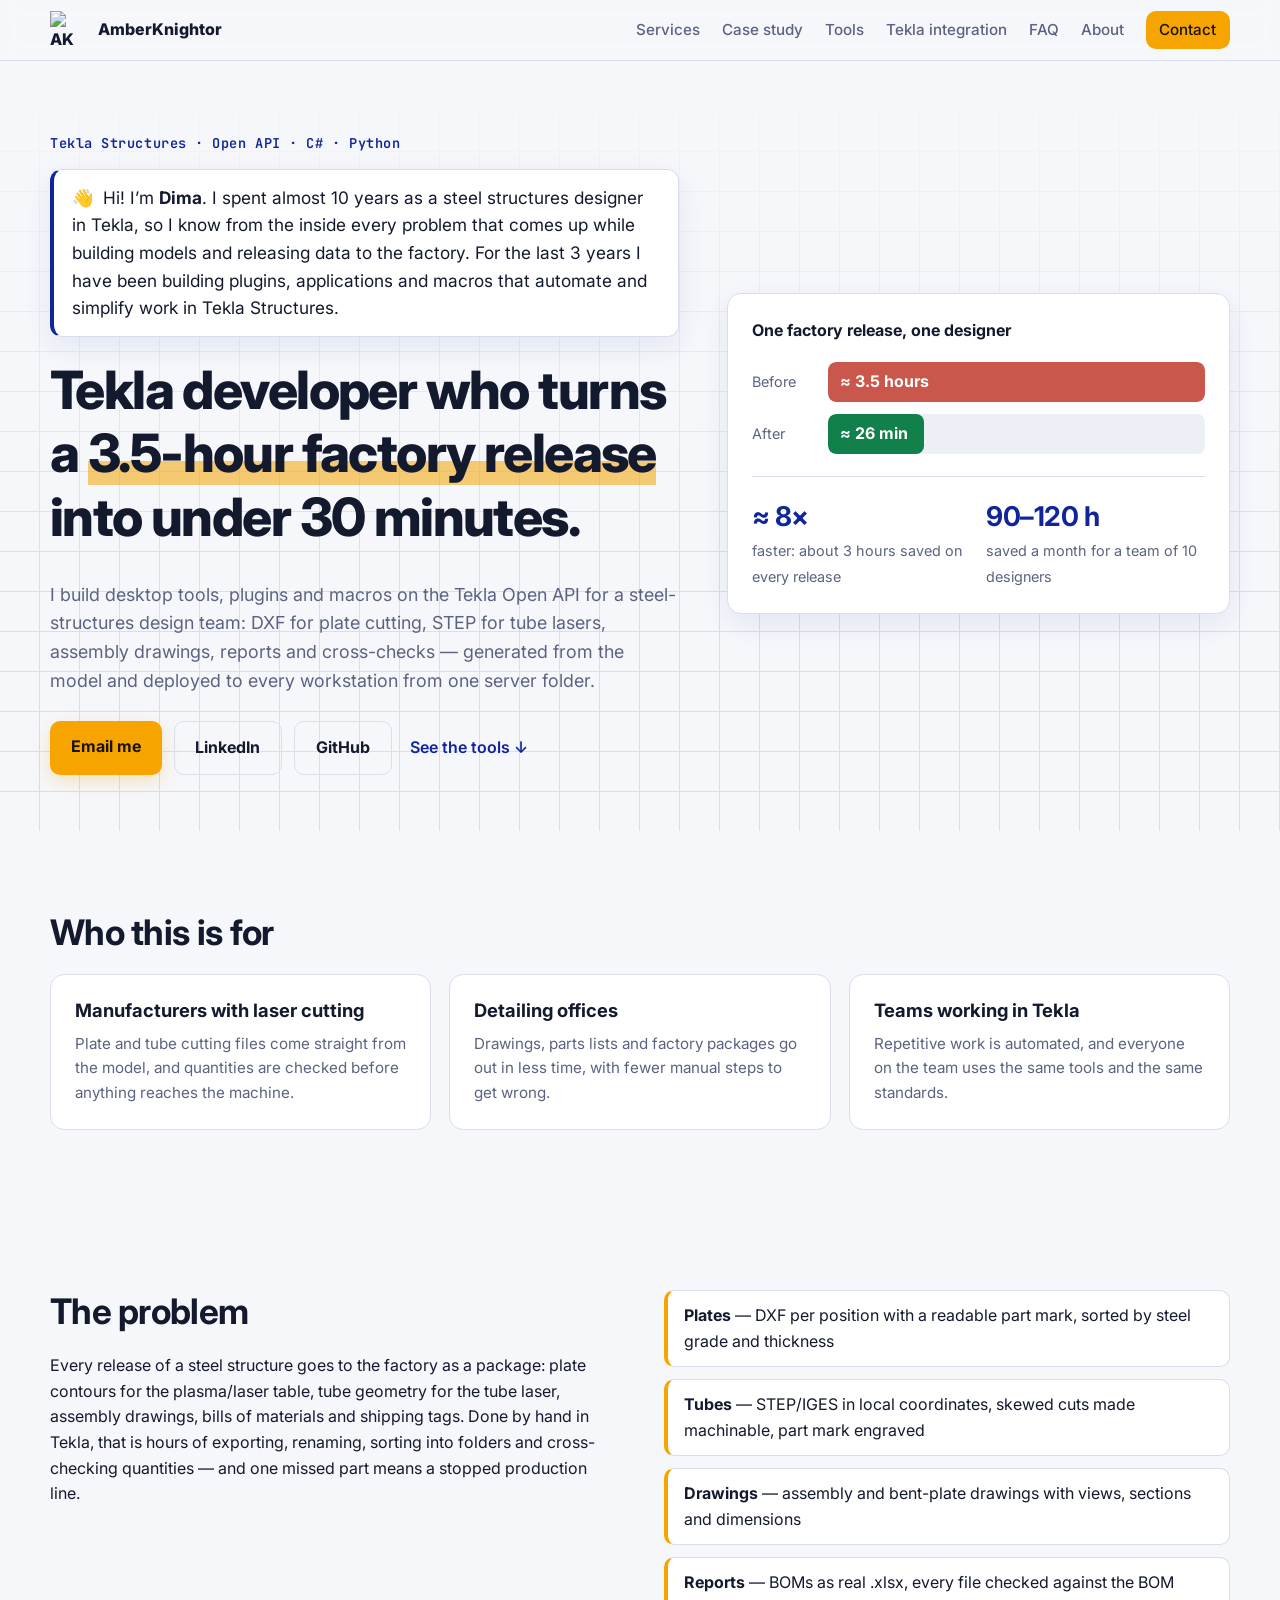
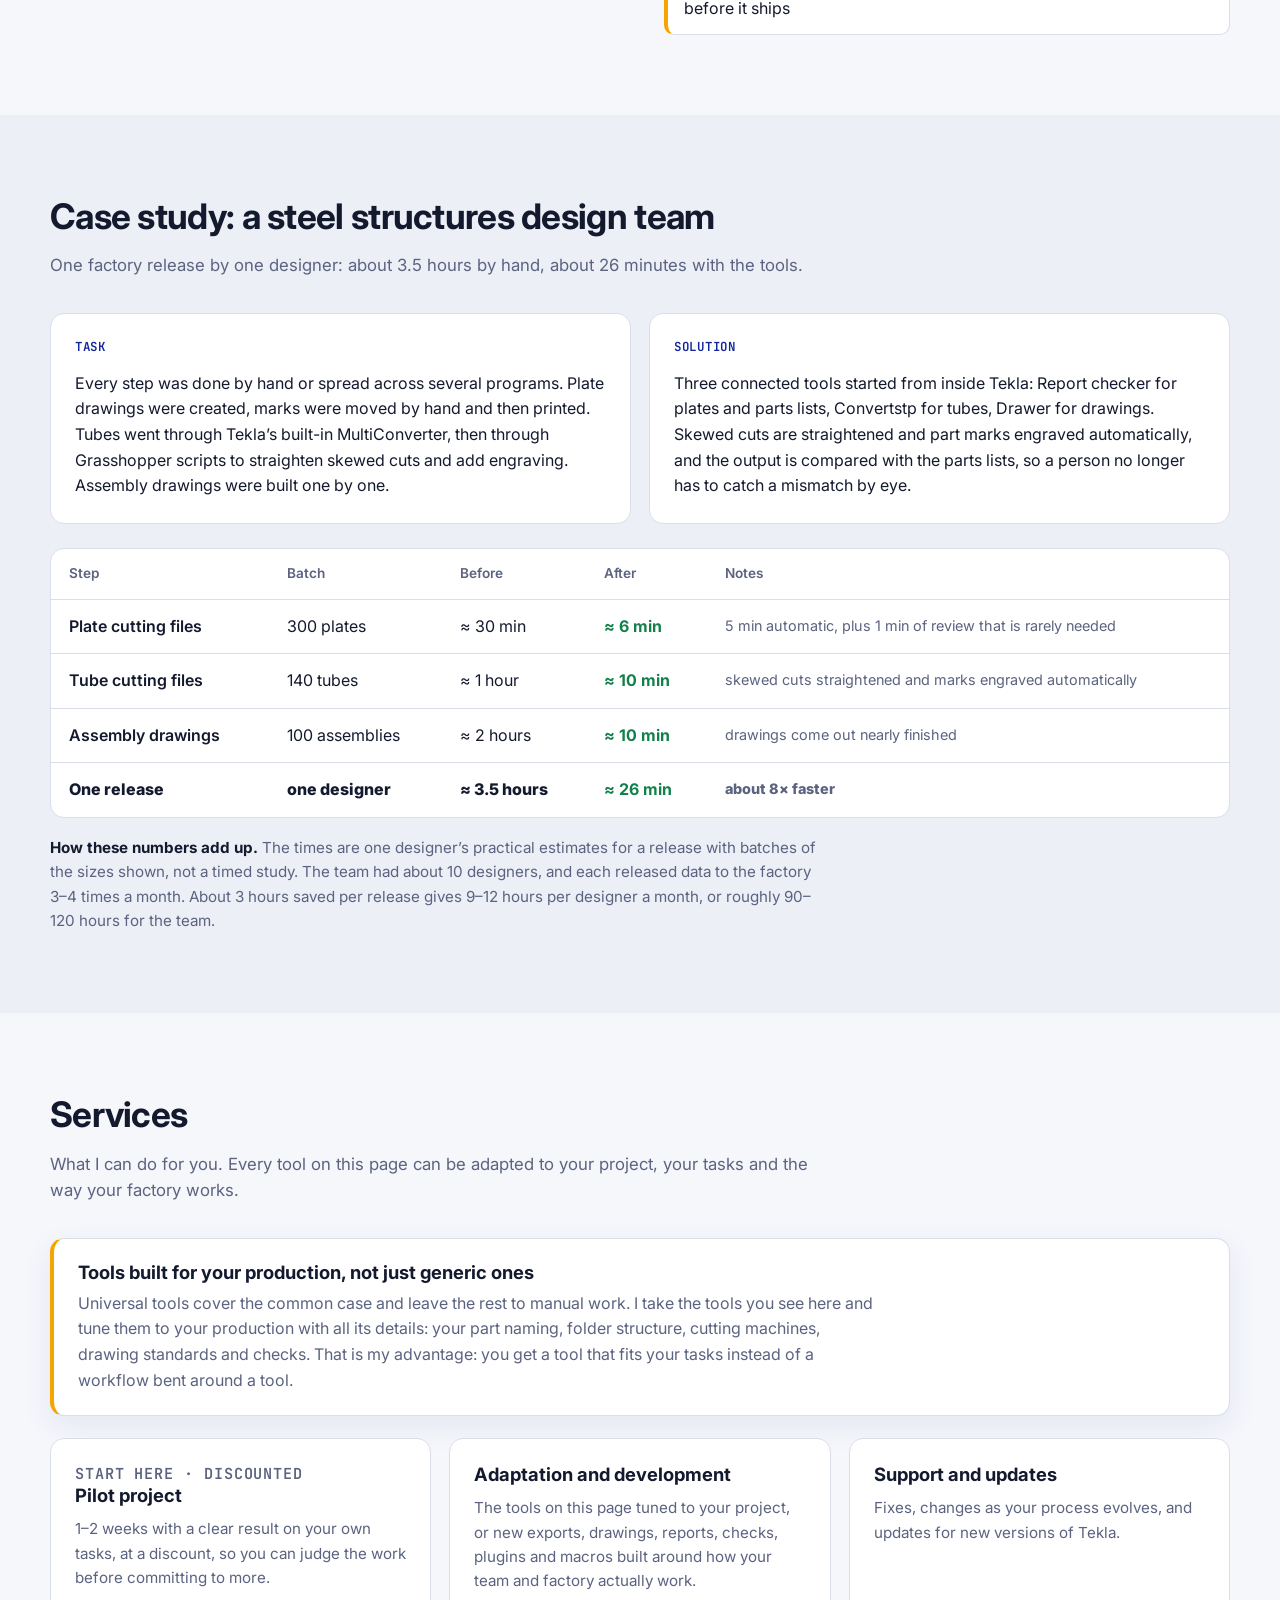
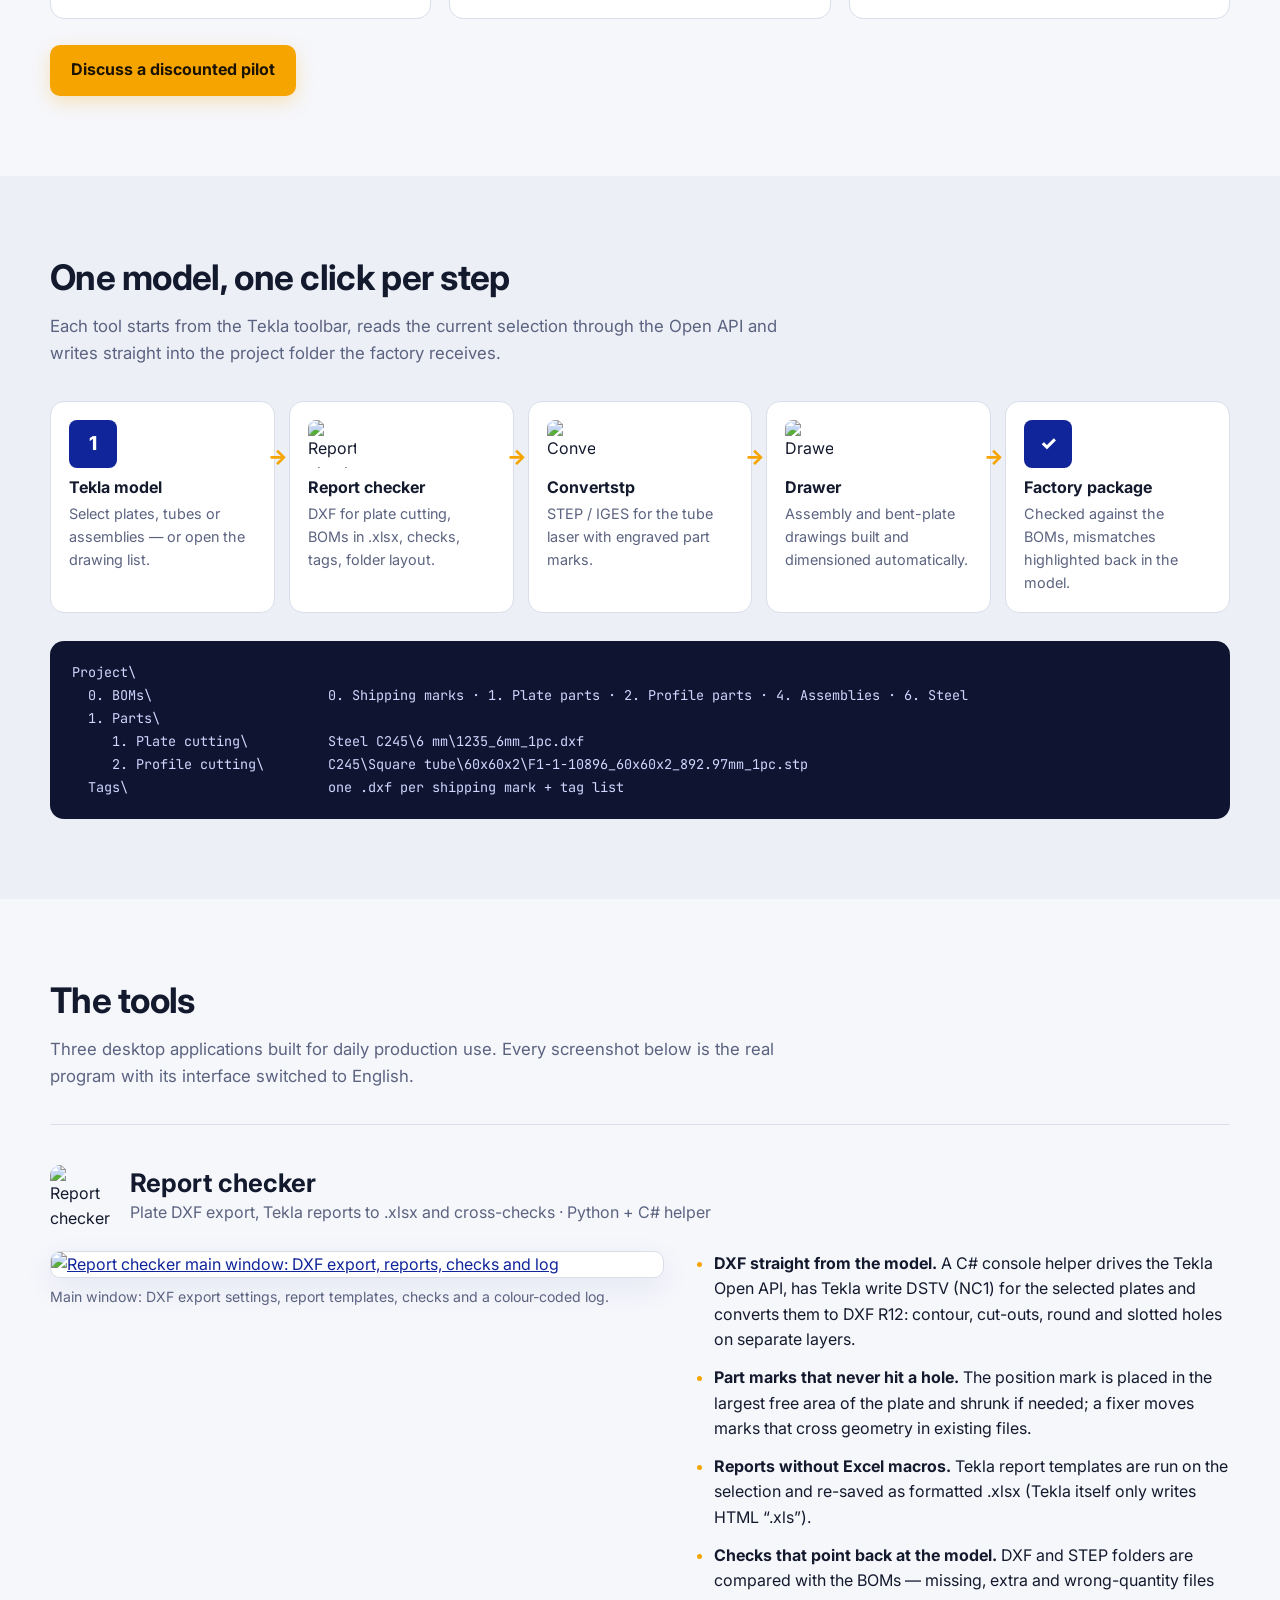
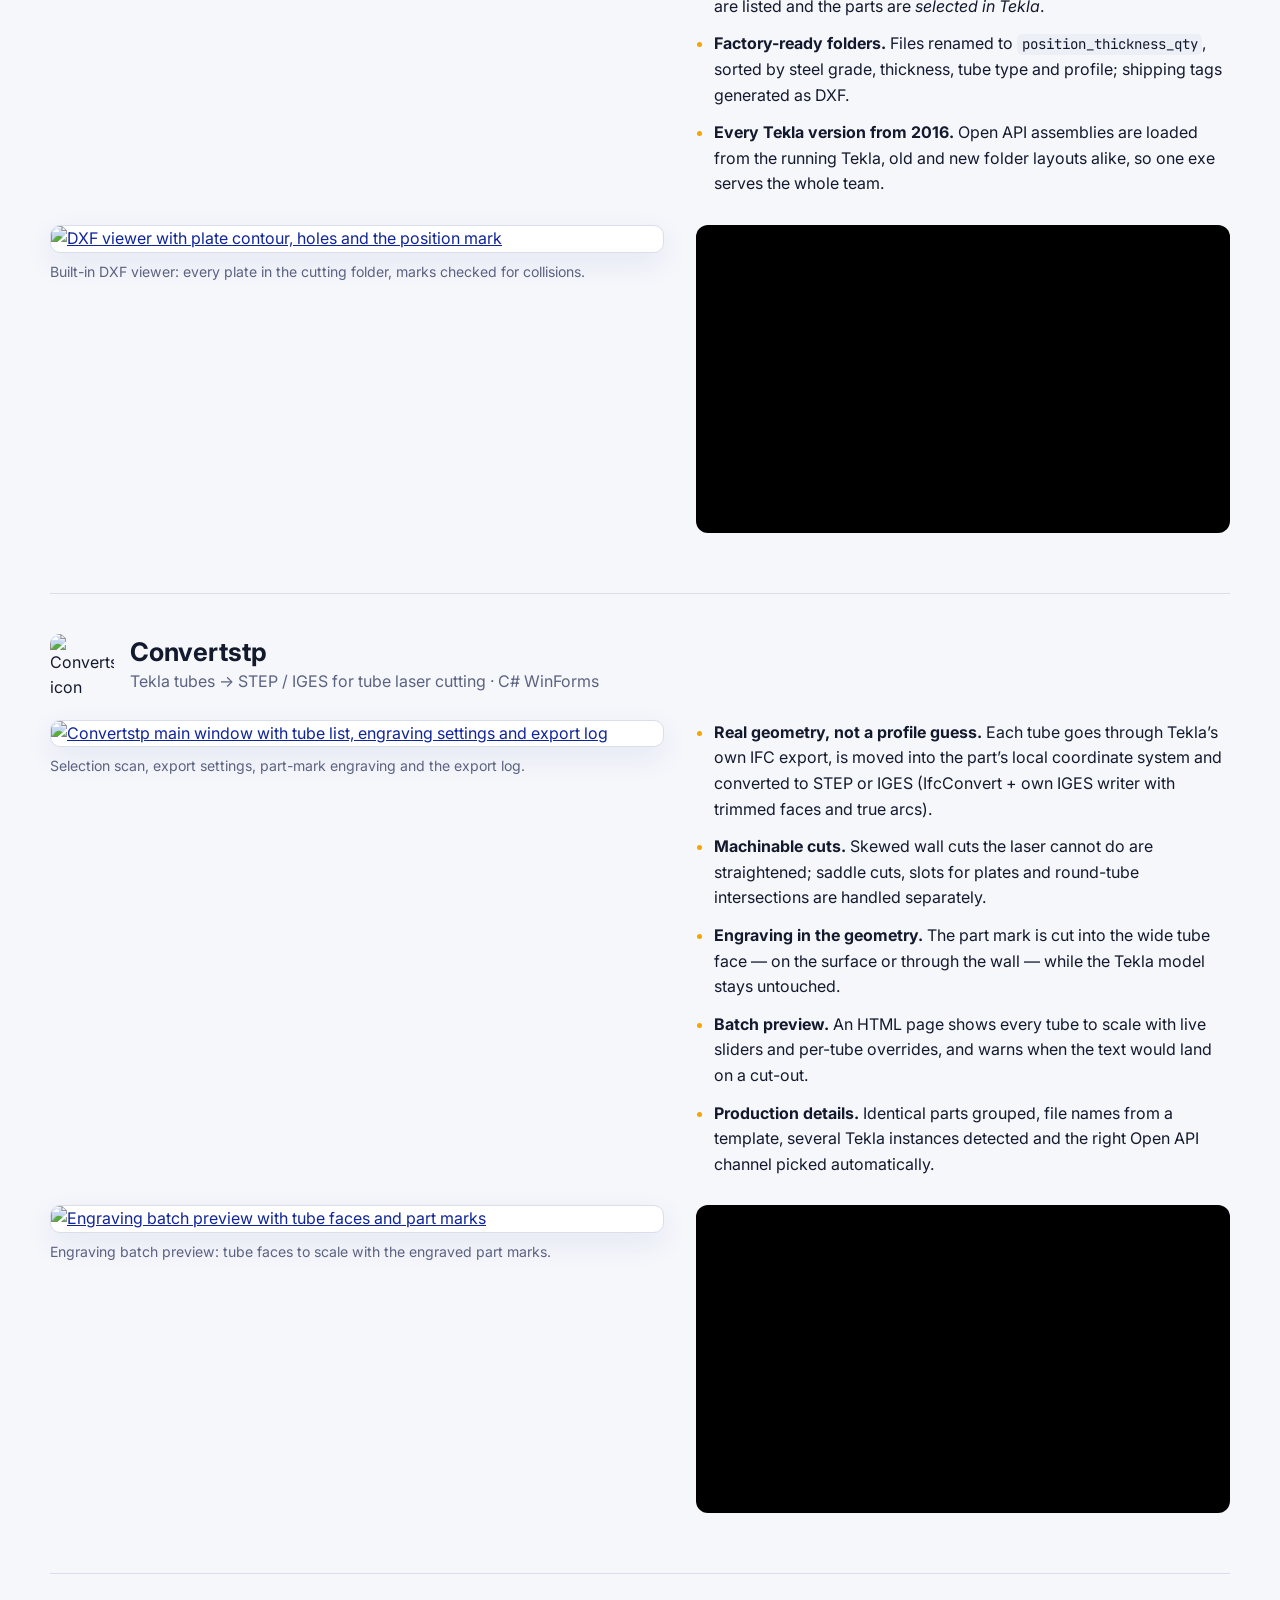
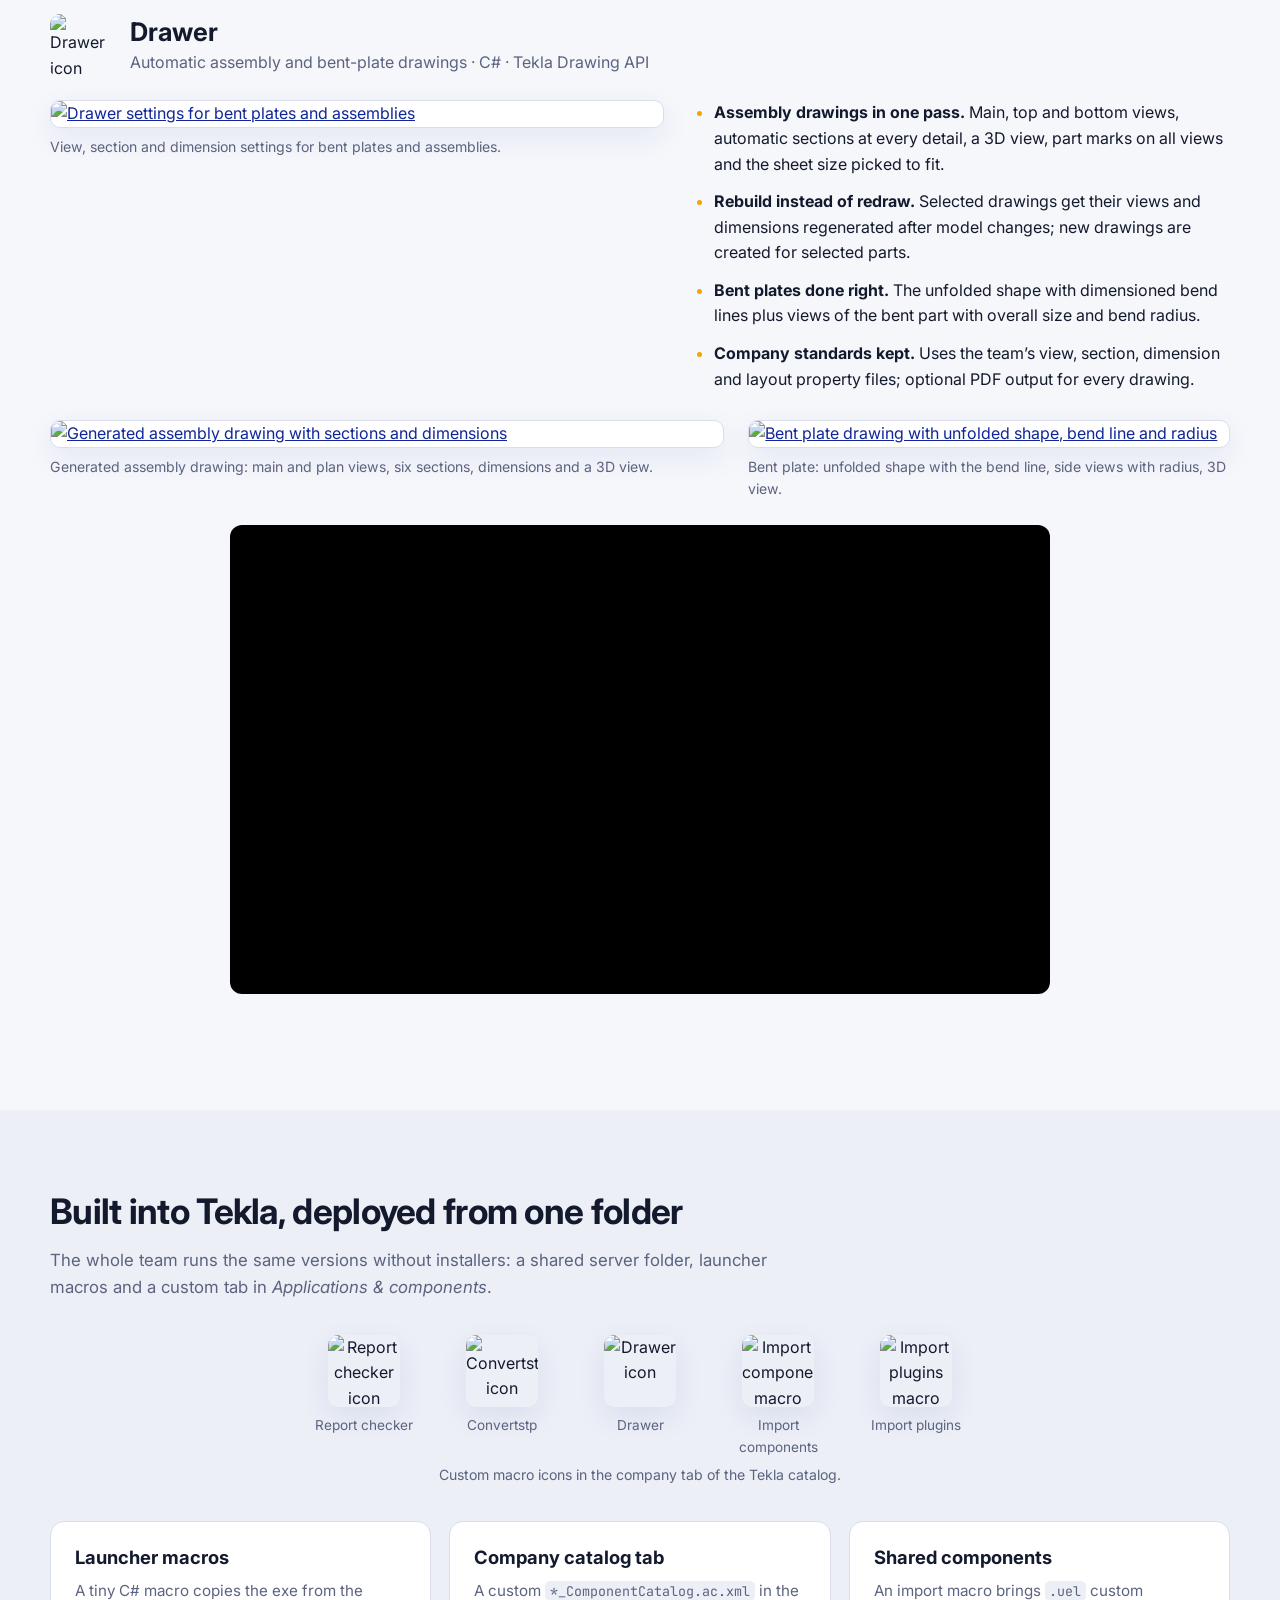
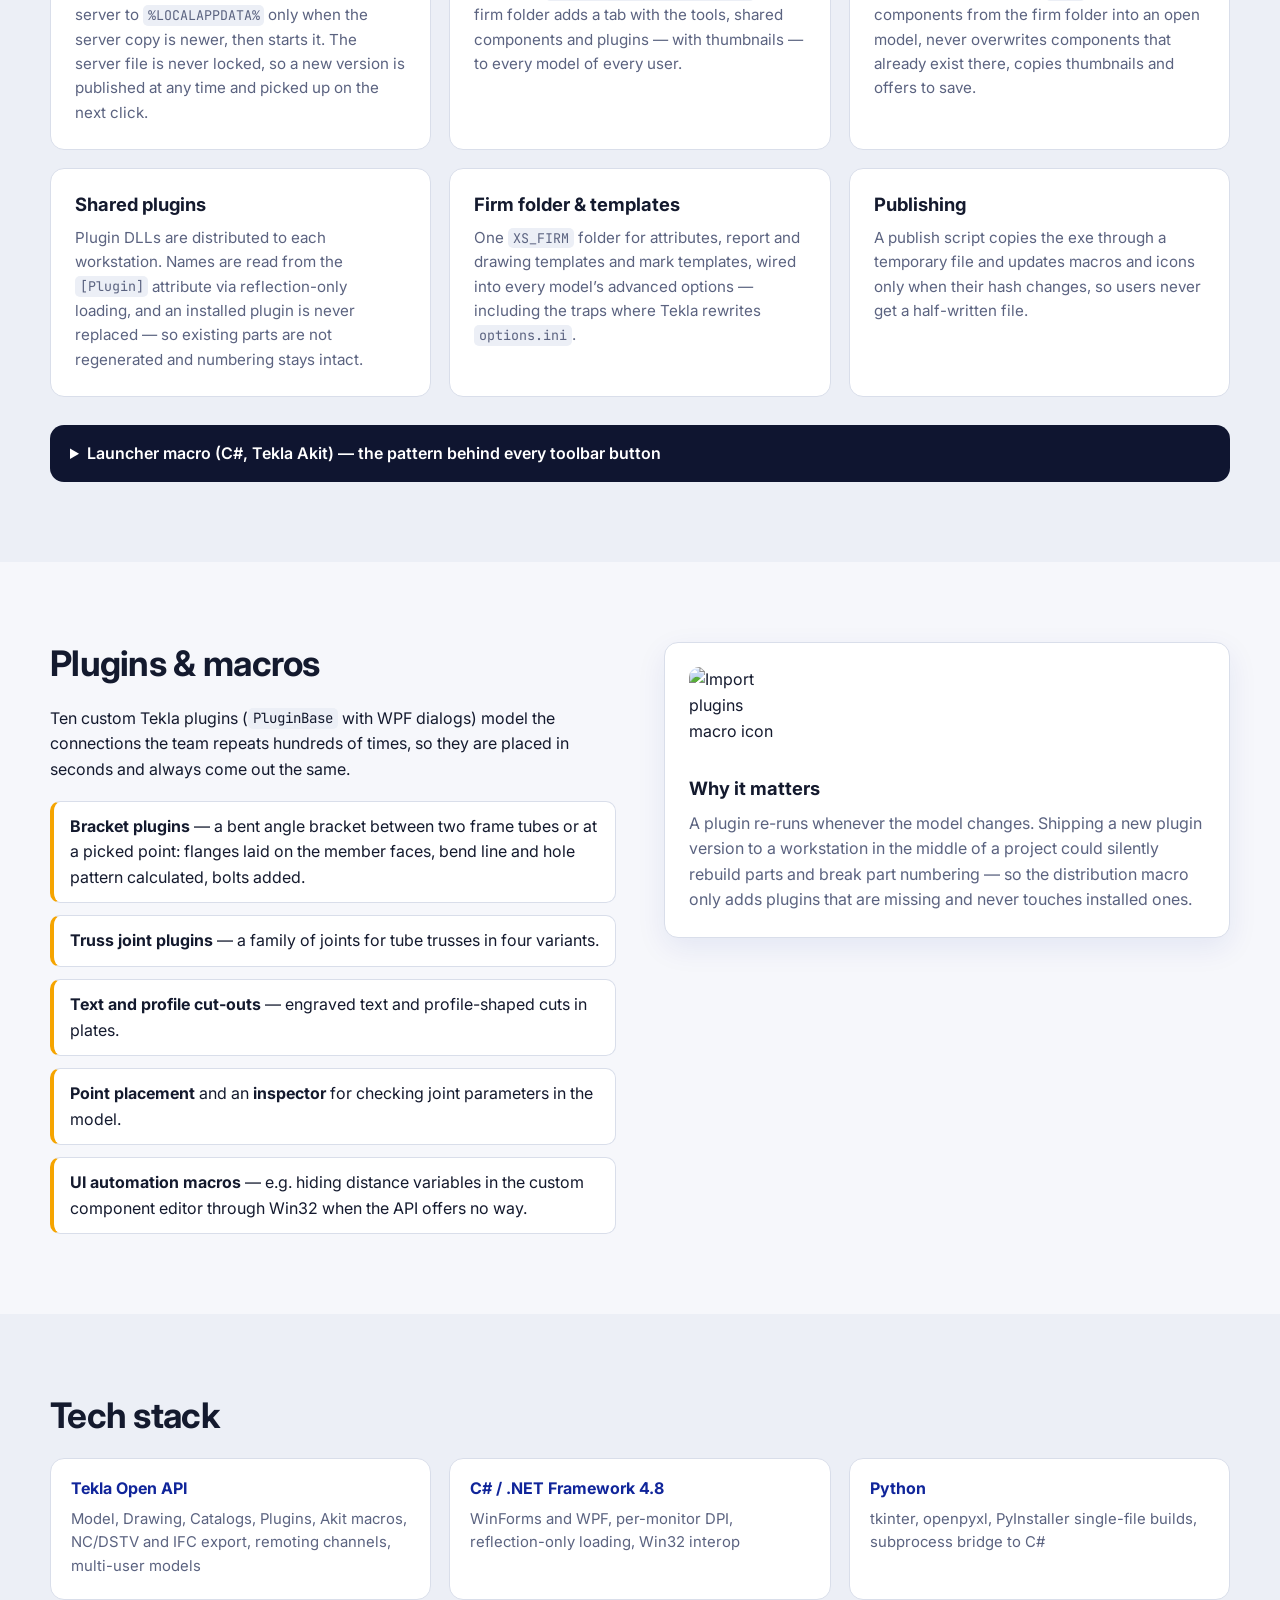
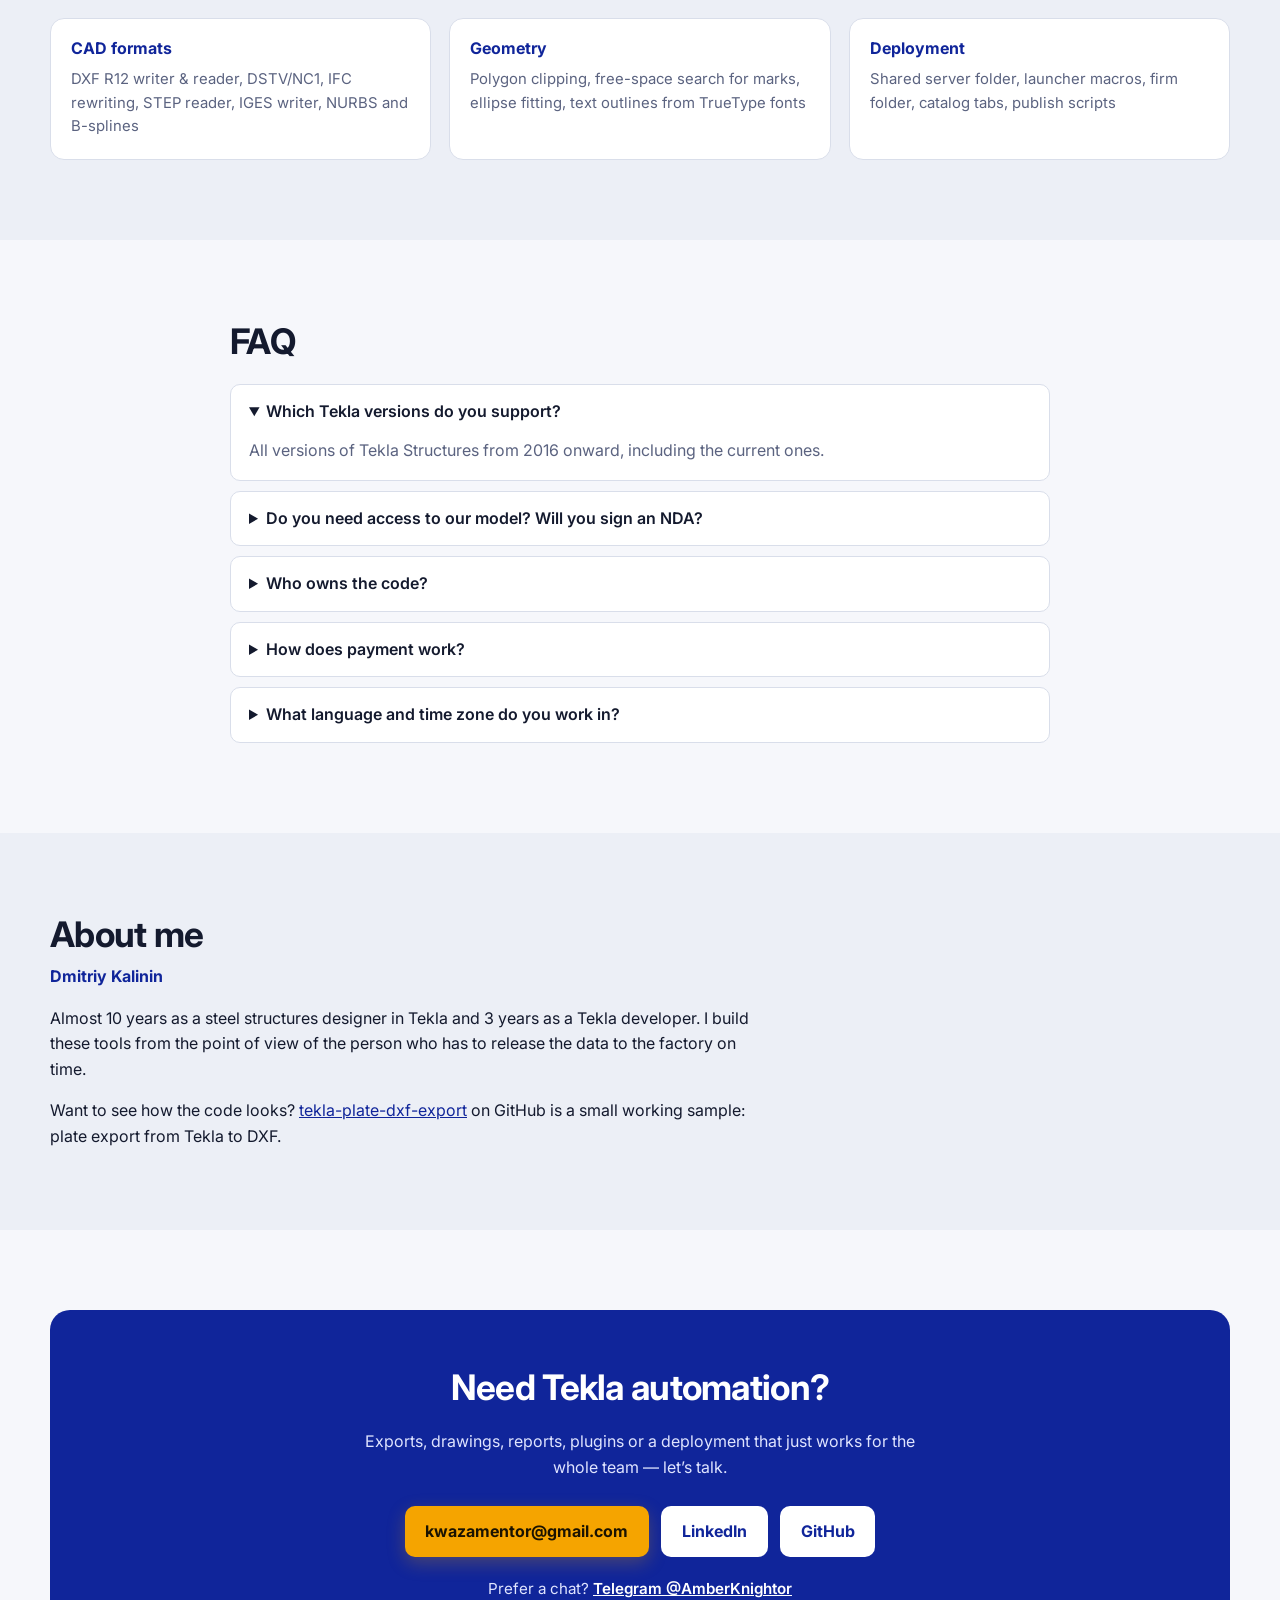
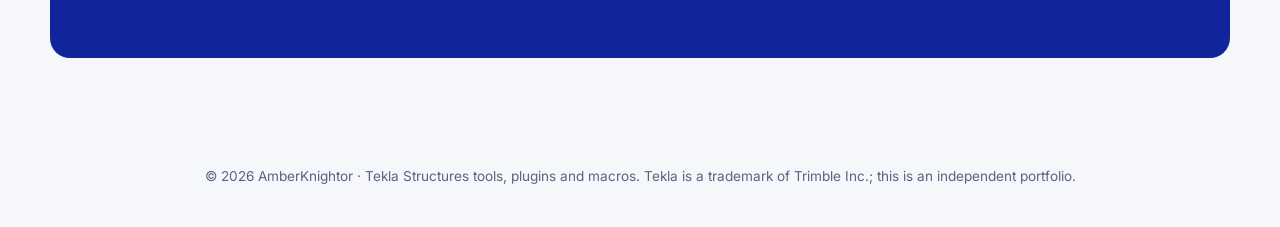
==== commit d1050deb: "Services: discounted pilot and tools adapted to each production Co-Authored-By: Claude Opus 5.5 <nor" ====
--- a/index.html
+++ b/index.html
@@ -167,25 +167,33 @@
 <section class="section" id="services">
   <div class="wrap">
     <h2>Services</h2>
-    <p class="section-lead">What I can do for you. Most projects start small, so you can judge the result on your own parts before
-      committing to more.</p>
+    <p class="section-lead">What I can do for you. Every tool on this page can be adapted to your project, your
+      tasks and the way your factory works.</p>
+    <div class="advantage">
+      <h3>Tools built for your production, not just generic ones</h3>
+      <p>Universal tools cover the common case and leave the rest to manual work. I take the tools you see here and
+        tune them to your production with all its details: your part naming, folder structure, cutting machines,
+        drawing standards and checks. That is my advantage: you get a tool that fits your tasks instead of a
+        workflow bent around a tool.</p>
+    </div>
     <div class="cards">
       <div class="card service">
-        <p class="case-label">Start here</p>
+        <p class="case-label">Start here · discounted</p>
         <h3>Pilot project</h3>
-        <p>1–2 weeks with a clear result, for example DXF or STEP files generated from 5–10 of your parts.</p>
+        <p>1–2 weeks with a clear result on your own tasks, at a discount, so you can judge the work before
+          committing to more.</p>
       </div>
       <div class="card service">
-        <h3>Development for your process</h3>
-        <p>Exports, drawings, reports, checks, plugins and macros built around how your team and factory
-          actually work.</p>
+        <h3>Adaptation and development</h3>
+        <p>The tools on this page tuned to your project, or new exports, drawings, reports, checks, plugins and
+          macros built around how your team and factory actually work.</p>
       </div>
       <div class="card service">
         <h3>Support and updates</h3>
         <p>Fixes, changes as your process evolves, and updates for new versions of Tekla.</p>
       </div>
     </div>
-    <p class="service-cta"><a class="btn" href="mailto:kwazamentor@gmail.com?subject=Tekla%20pilot%20project">Discuss a pilot</a></p>
+    <p class="service-cta"><a class="btn" href="mailto:kwazamentor@gmail.com?subject=Tekla%20pilot%20project">Discuss a discounted pilot</a></p>
   </div>
 </section>
 
@@ -499,7 +507,7 @@
     </details>
     <details>
       <summary>Do you need access to our model? Will you sign an NDA?</summary>
-      <p>A pilot only needs the 5–10 parts it covers, not your full model. If your data is confidential, tell me
+      <p>A pilot only needs the data for the task it covers, not necessarily your full model. If your data is confidential, tell me
         in your first message and we will agree the NDA before you send anything.</p>
     </details>
     <details>
--- a/assets/css/style.css
+++ b/assets/css/style.css
@@ -225,6 +225,10 @@
 .case-note b { color: var(--text); }
 
 /* services */
+.advantage { margin: 0 0 22px; padding: 22px 24px; background: var(--surface); border: 1px solid var(--line);
+  border-left: 4px solid var(--accent); border-radius: var(--radius); box-shadow: var(--shadow); }
+.advantage h3 { margin-bottom: .4em; }
+.advantage p { margin: 0; color: var(--muted); max-width: 80ch; }
 .service-cta { margin: 26px 0 0; }
 
 /* faq */
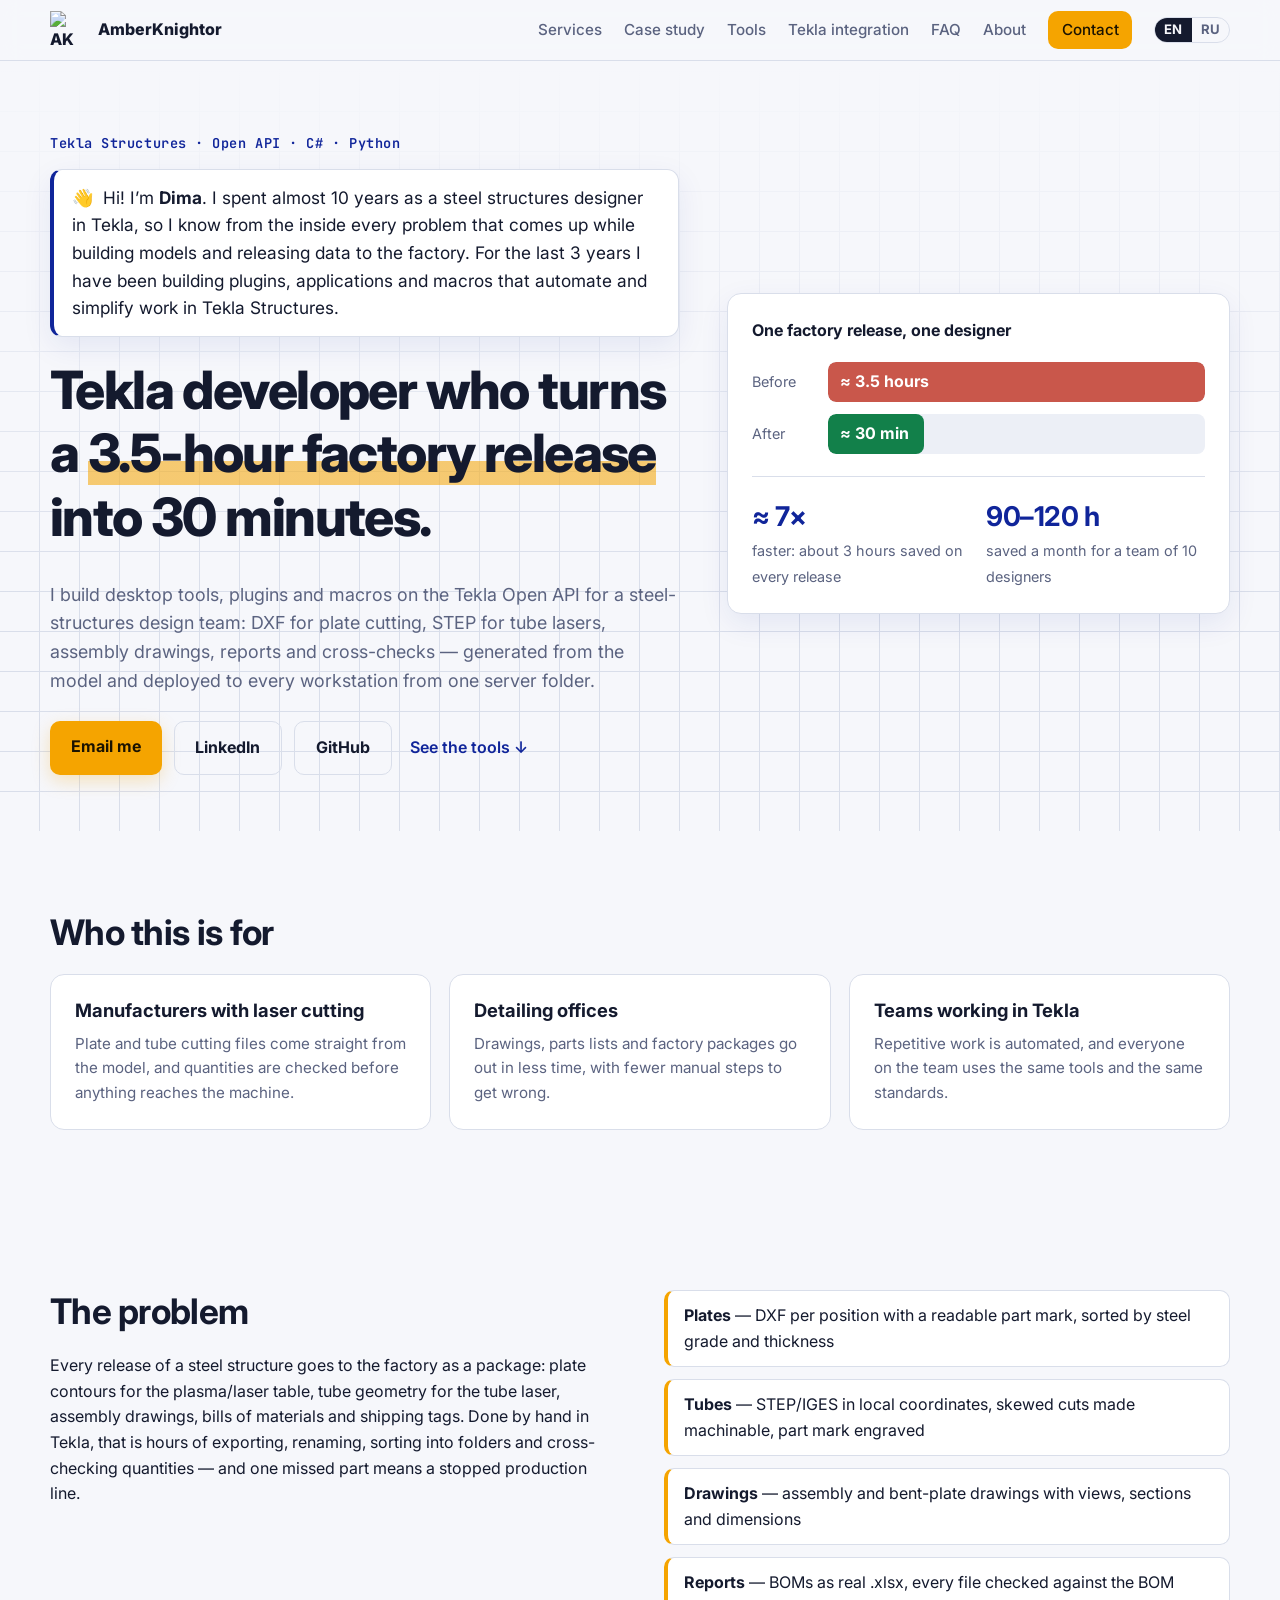
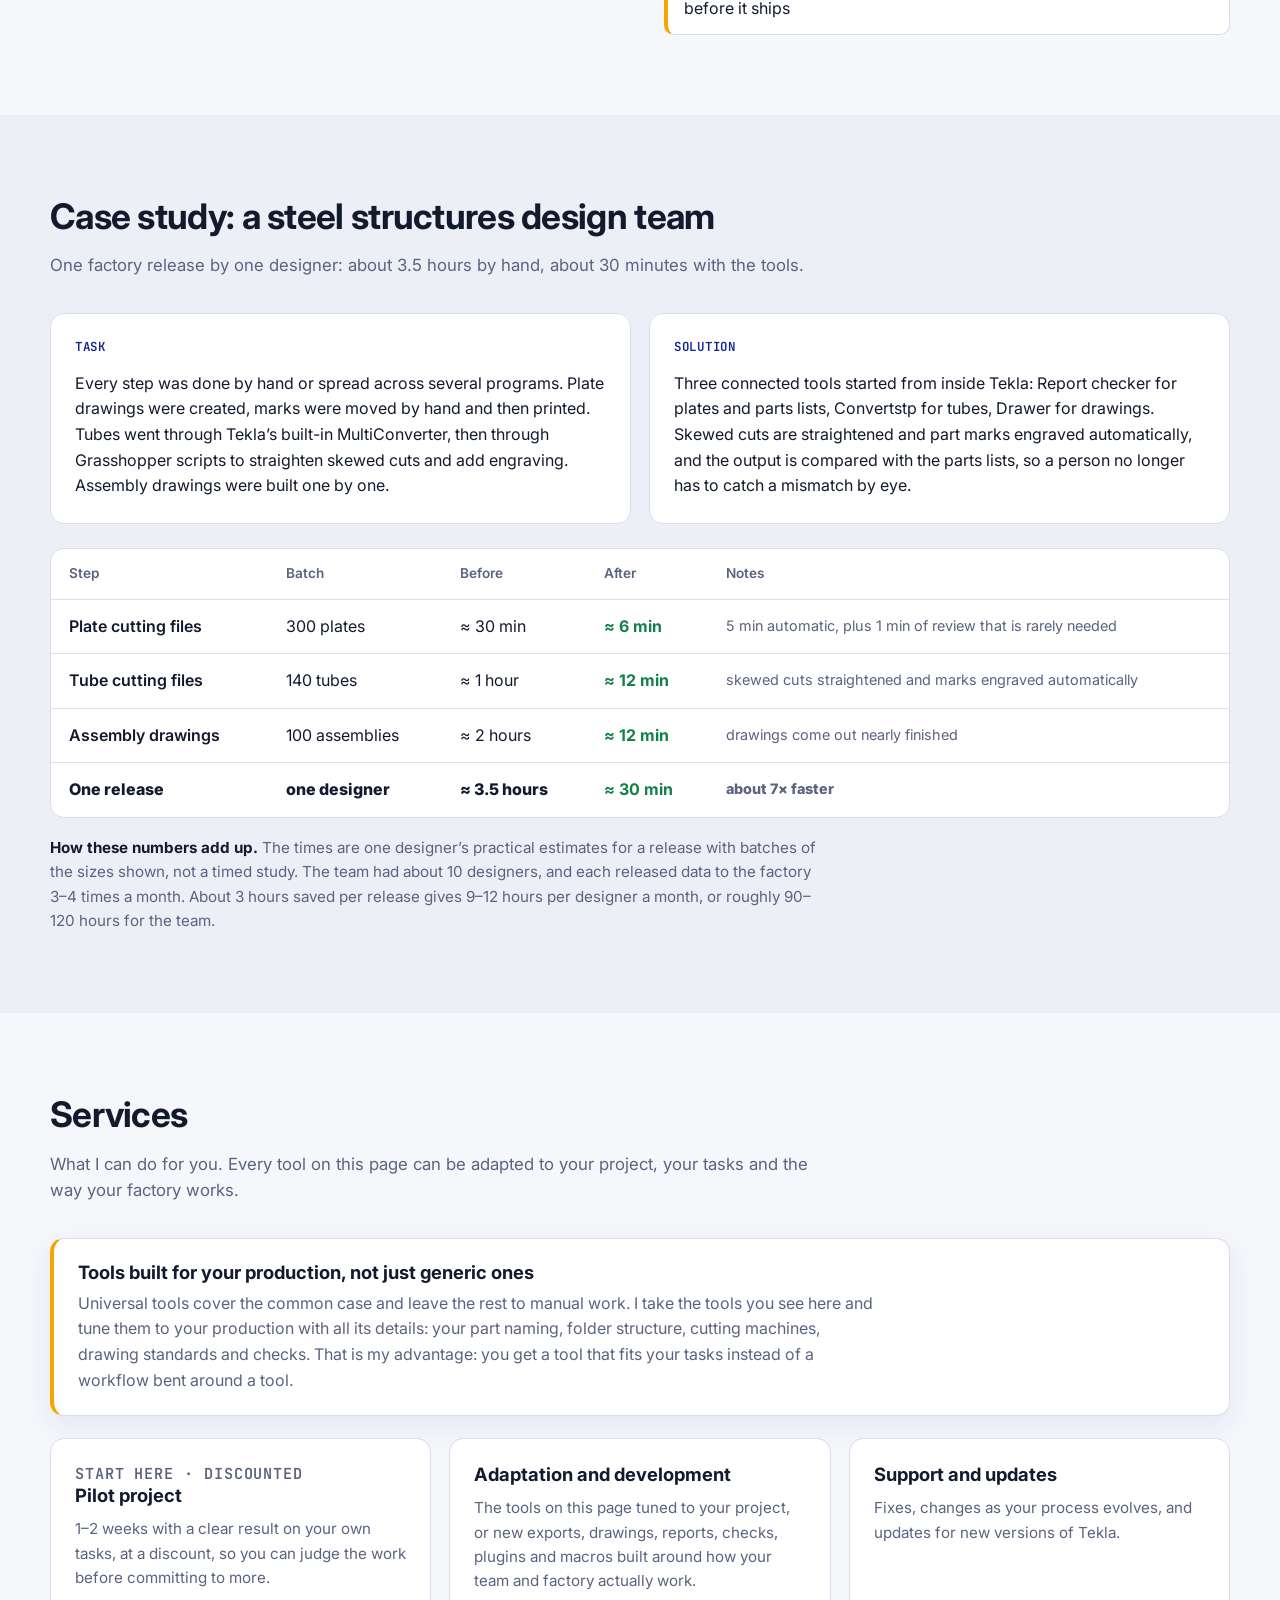
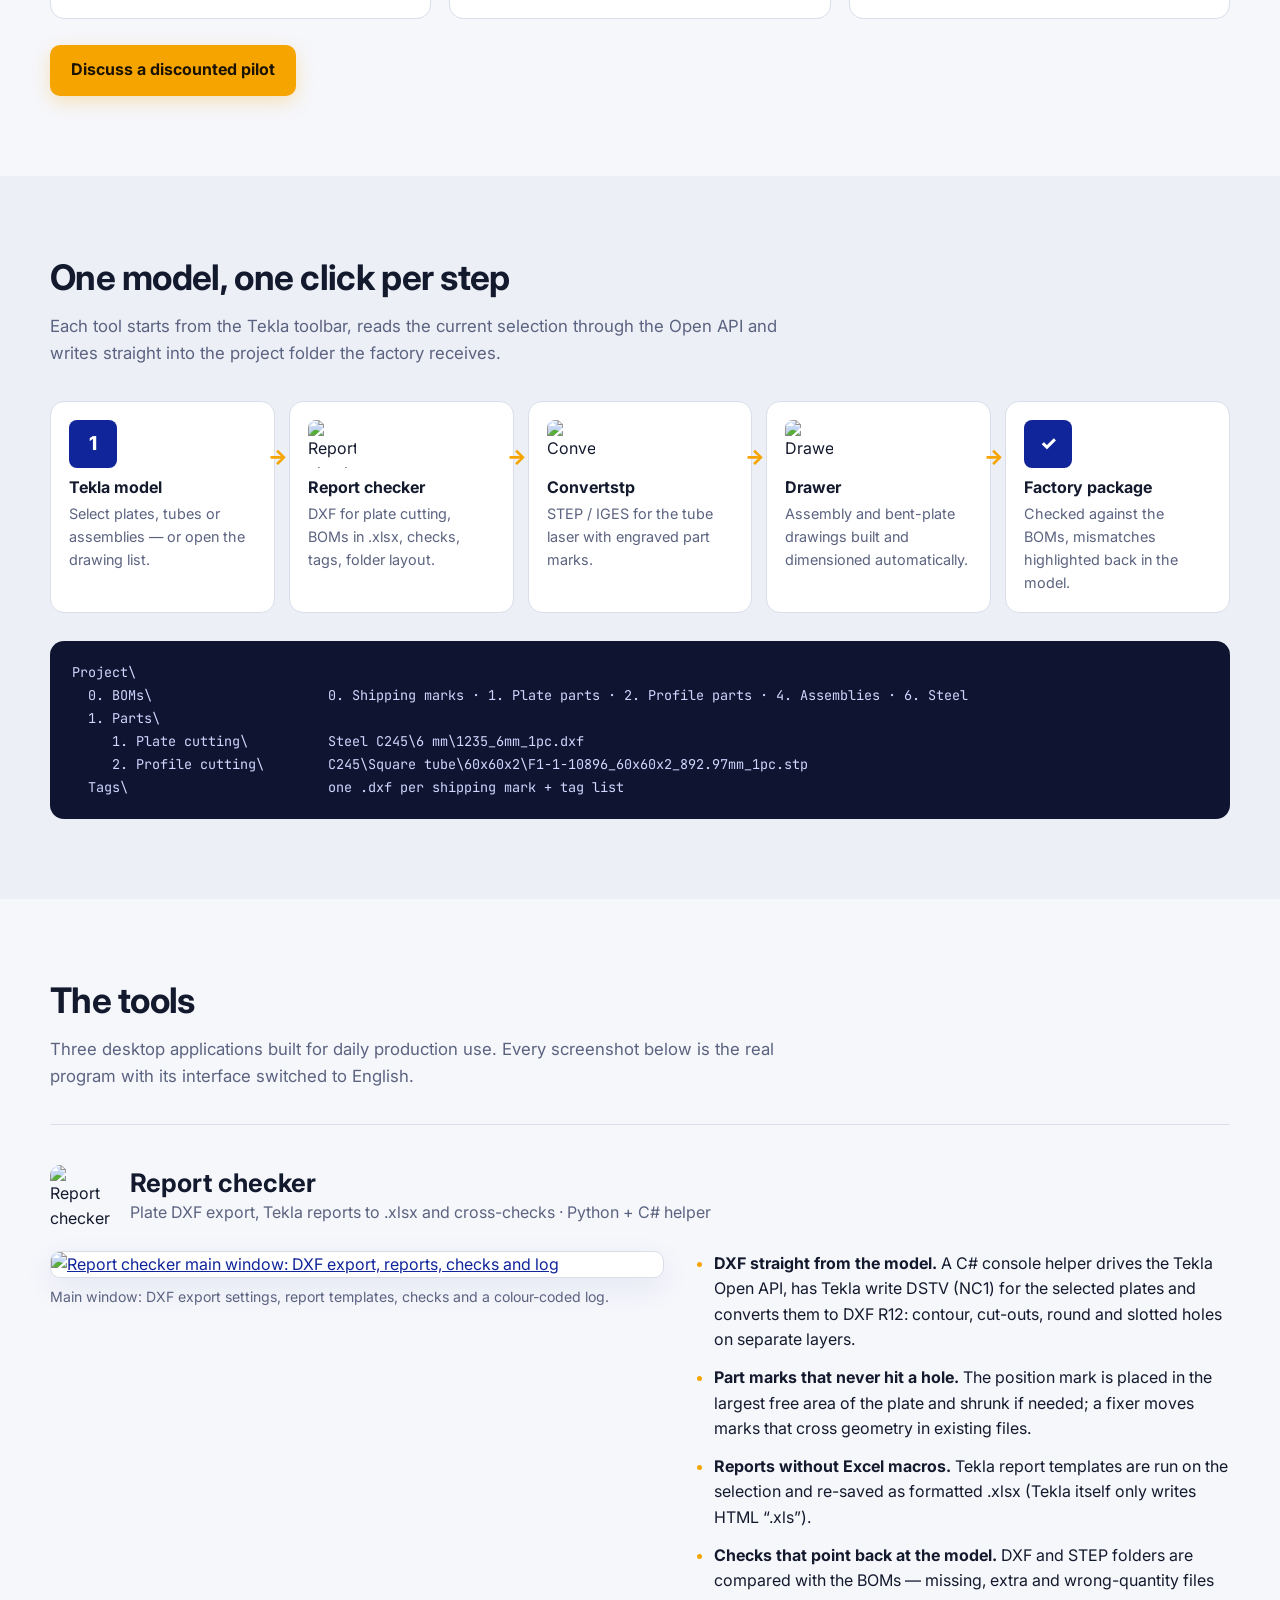
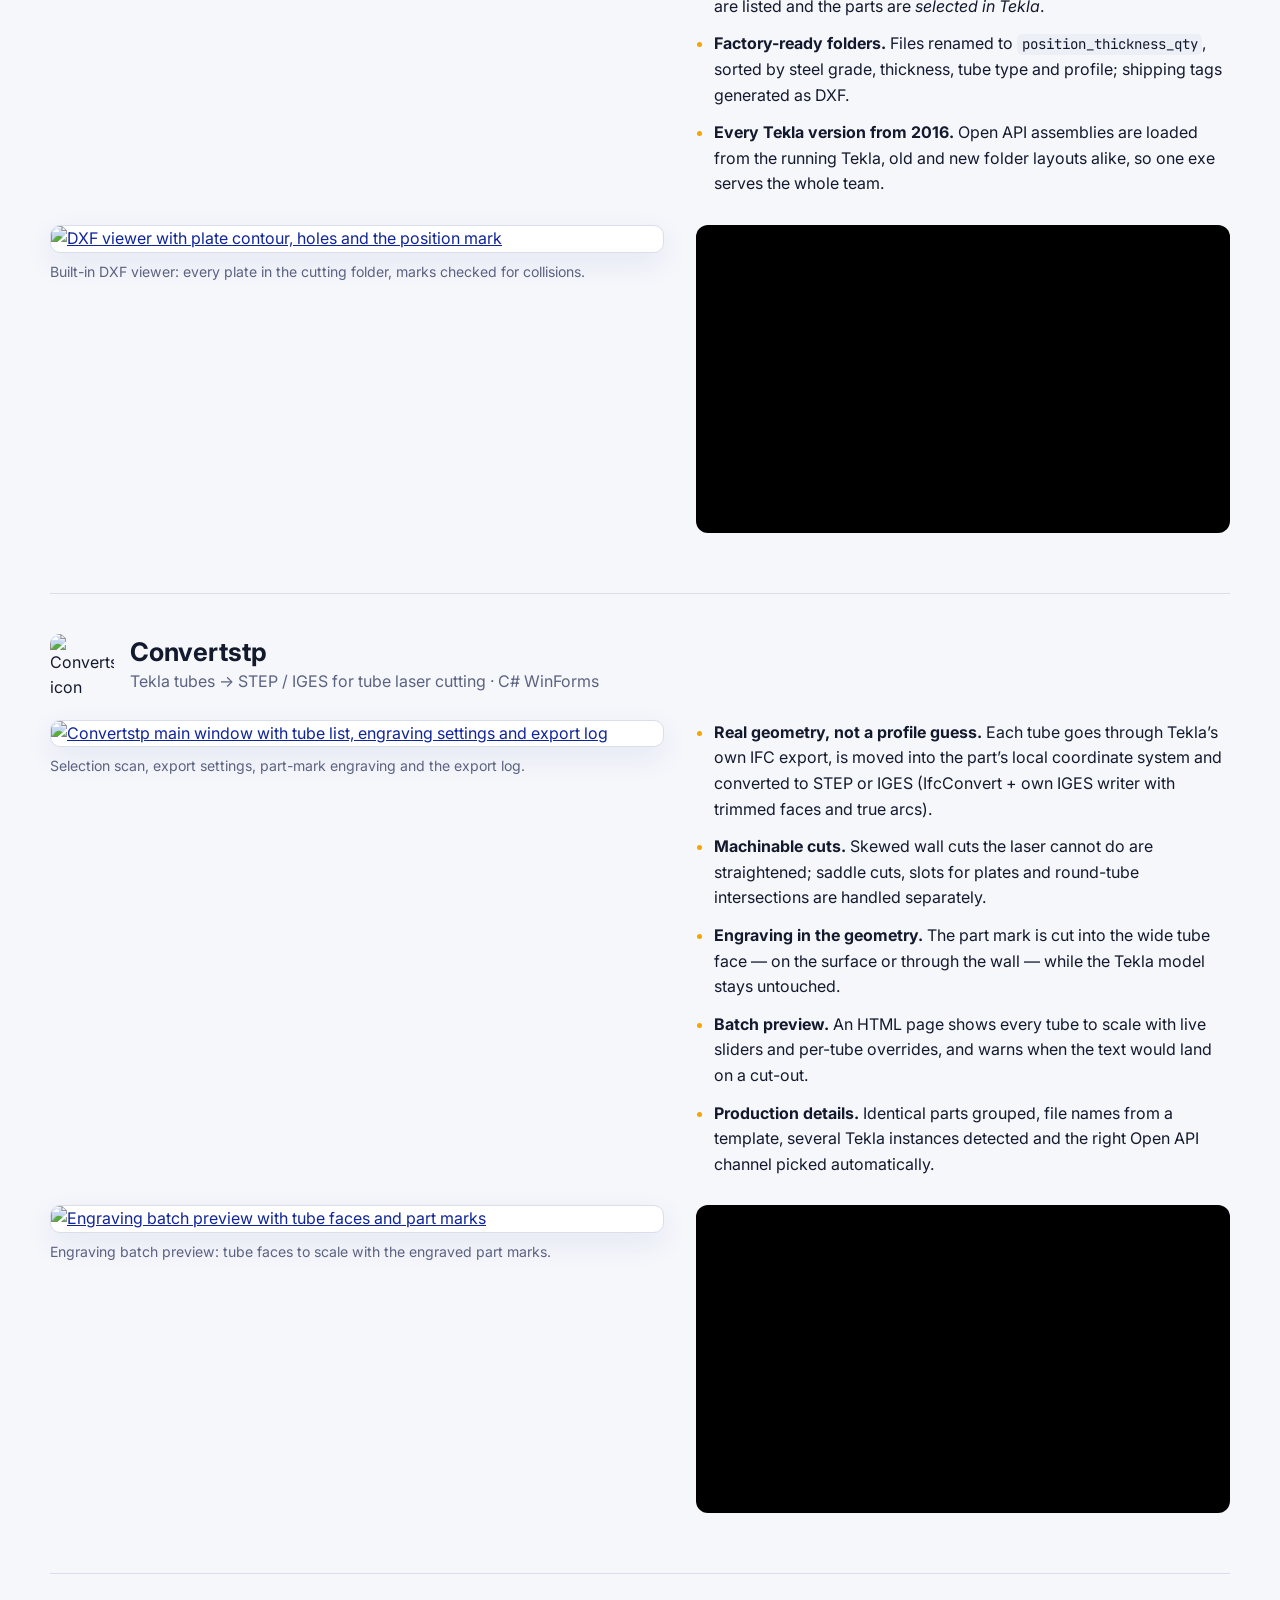
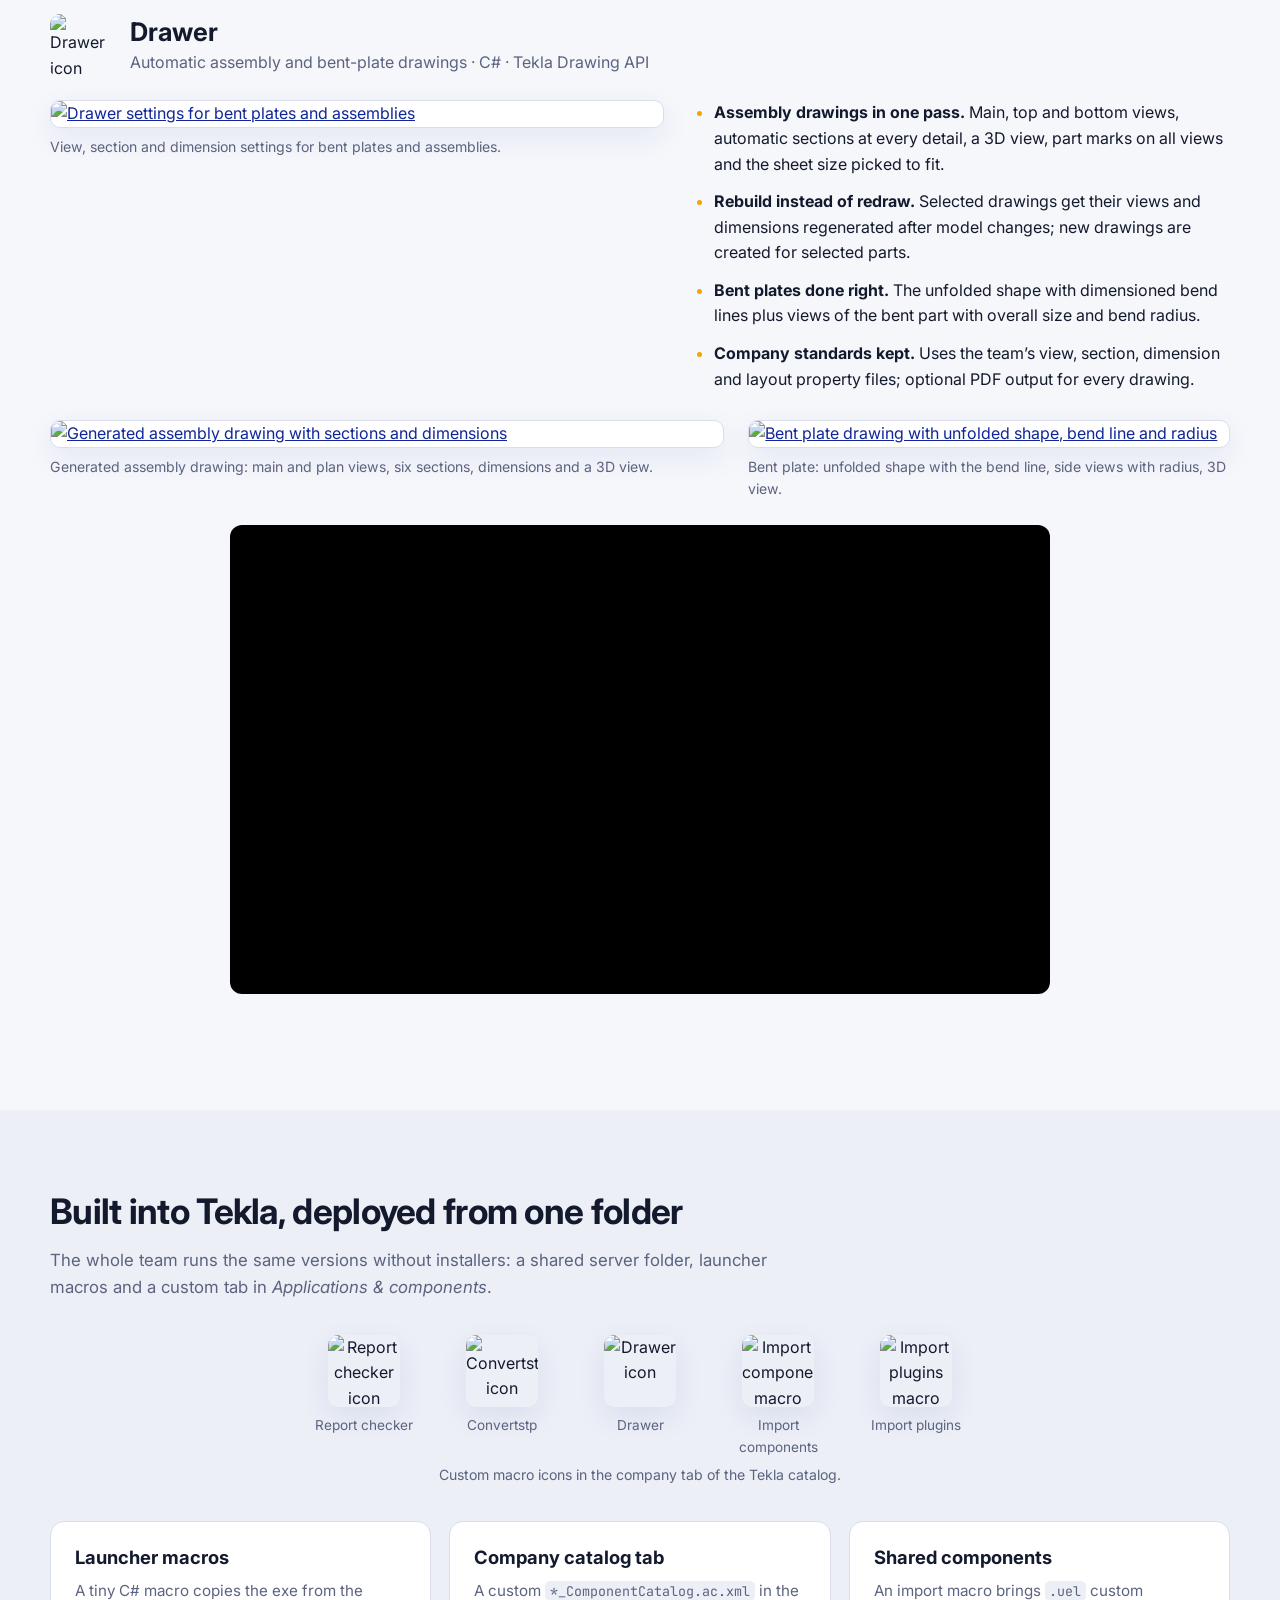
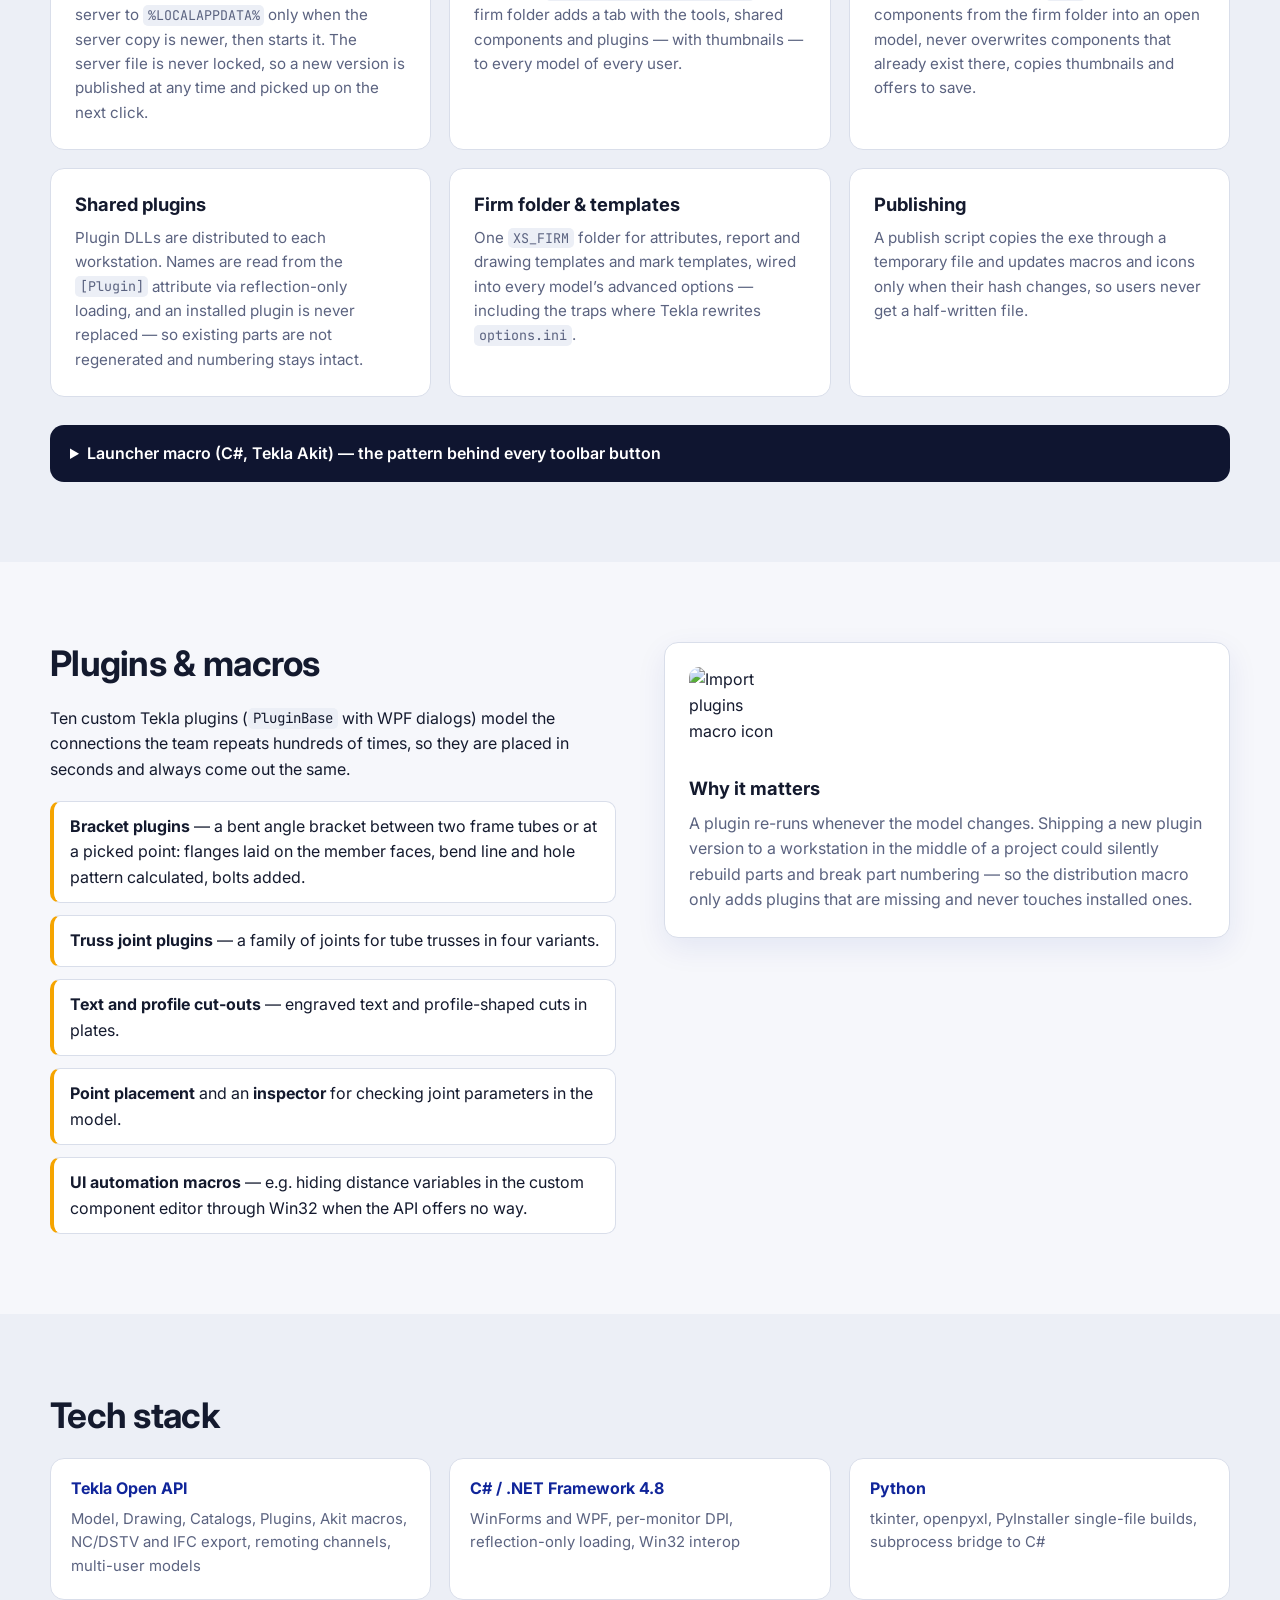
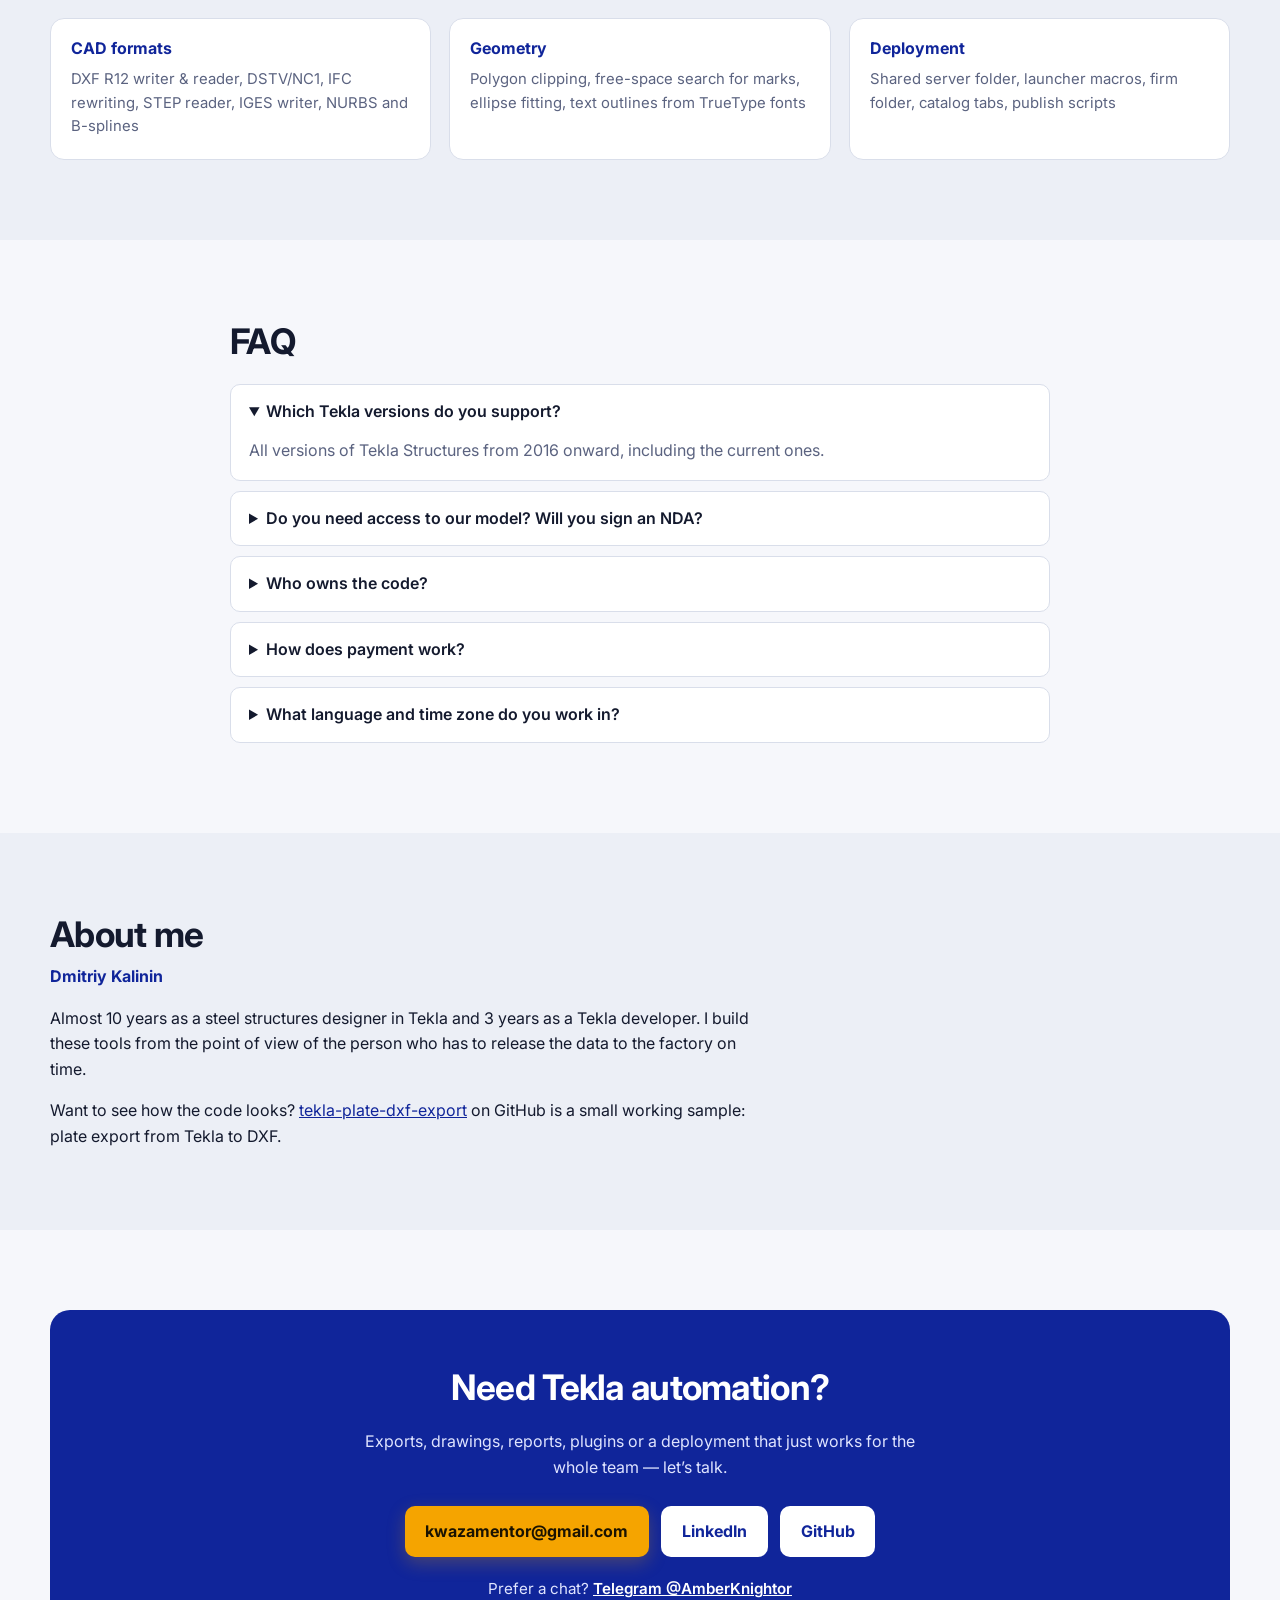
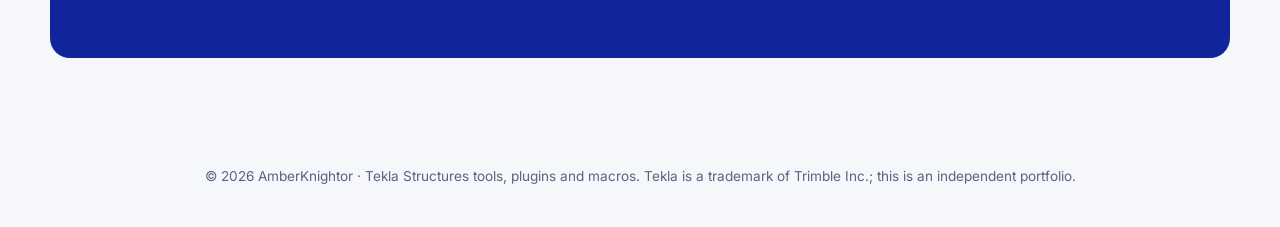
==== commit 1c32ca84: "Russian version with EN/RU switch; release figures set to 30 minutes Co-Authored-By: Claude Opus 5.5" ====
--- a/index.html
+++ b/index.html
@@ -4,16 +4,21 @@
 <meta charset="utf-8">
 <meta name="viewport" content="width=device-width, initial-scale=1">
 <title>AmberKnightor — Tekla Structures Developer</title>
-<meta name="description" content="Tekla Open API tools, plugins and macros that cut a factory release from about 3.5 hours to about 26 minutes per designer.">
+<meta name="description" content="Tekla Open API tools, plugins and macros that cut a factory release from about 3.5 hours to about 30 minutes per designer.">
 <meta property="og:title" content="AmberKnightor — Tekla Structures Developer">
-<meta property="og:description" content="Tekla Open API tools, plugins and macros: a factory release from about 3.5 hours down to about 26 minutes per designer.">
+<meta property="og:description" content="Tekla Open API tools, plugins and macros: a factory release from about 3.5 hours down to about 30 minutes per designer.">
 <link rel="canonical" href="https://amberknightor.github.io/">
+<link rel="alternate" hreflang="en" href="https://amberknightor.github.io/">
+<link rel="alternate" hreflang="ru" href="https://amberknightor.github.io/ru/">
+<link rel="alternate" hreflang="x-default" href="https://amberknightor.github.io/">
 <meta property="og:url" content="https://amberknightor.github.io/">
 <meta property="og:image" content="https://amberknightor.github.io/assets/img/og-card.png">
 <meta property="og:image:width" content="1200">
 <meta property="og:image:height" content="630">
-<meta property="og:image:alt" content="AmberKnightor, Tekla Structures developer: factory release from about 3.5 hours to under 30 minutes">
+<meta property="og:image:alt" content="AmberKnightor, Tekla Structures developer: factory release from about 3.5 hours to about 30 minutes">
 <meta property="og:type" content="website">
+<meta property="og:locale" content="en_US">
+<meta property="og:locale:alternate" content="ru_RU">
 <meta name="twitter:card" content="summary_large_image">
 <link rel="icon" href="favicon.ico" sizes="32x32">
 <link rel="icon" href="assets/img/logo-ak.svg" type="image/svg+xml">
@@ -27,7 +32,7 @@
 
 <header class="nav">
   <div class="wrap nav-row">
-    <a class="brand" href="#top"><img class="brand-logo" src="assets/img/logo-ak.svg" alt="AK logo" width="38" height="38"> AmberKnightor</a>
+    <a class="brand" href="#top"><img class="brand-logo" src="assets/img/logo-ak.svg" alt="AK logo" width="38" height="38"> <span class="brand-name">AmberKnightor</span></a>
     <nav class="nav-links">
       <a href="#services">Services</a>
       <a href="#case">Case study</a>
@@ -36,6 +41,7 @@
       <a href="#faq">FAQ</a>
       <a href="#about">About</a>
       <a class="btn btn-small" href="#contact">Contact</a>
+      <span class="lang-switch" aria-label="Language"><span aria-current="true">EN</span><a href="ru/" hreflang="ru" lang="ru" title="Русская версия">RU</a></span>
     </nav>
   </div>
 </header>
@@ -51,7 +57,7 @@
         steel structures designer in Tekla, so I know from the inside every problem that comes up while
         building models and releasing data to the factory. For the last 3 years I have been building plugins,
         applications and macros that automate and simplify work in Tekla Structures.</p>
-      <h1>Tekla developer who turns a <span class="hl">3.5-hour factory release</span> into under 30 minutes.</h1>
+      <h1>Tekla developer who turns a <span class="hl">3.5-hour factory release</span> into 30 minutes.</h1>
       <p class="lead">I build desktop tools, plugins and macros on the Tekla Open API for a steel-structures
         design team: DXF for plate cutting, STEP for tube lasers, assembly drawings, reports and
         cross-checks — generated from the model and deployed to every workstation from one server folder.</p>
@@ -71,10 +77,10 @@
       </div>
       <div class="bar-row">
         <span class="bar-label">After</span>
-        <div class="bar"><div class="bar-fill after" style="--w:12%"><span>≈ 26 min</span></div></div>
+        <div class="bar"><div class="bar-fill after" style="--w:14%"><span>≈ 30 min</span></div></div>
       </div>
       <div class="impact-stats">
-        <div><strong>≈ 8×</strong><span>faster: about 3 hours saved on every release</span></div>
+        <div><strong>≈ 7×</strong><span>faster: about 3 hours saved on every release</span></div>
         <div><strong>90–120 h</strong><span>saved a month for a team of 10 designers</span></div>
       </div>
     </div>
@@ -126,7 +132,7 @@
 <section class="section alt" id="case">
   <div class="wrap">
     <h2>Case study: a steel structures design team</h2>
-    <p class="section-lead">One factory release by one designer: about 3.5 hours by hand, about 26 minutes with the tools.</p>
+    <p class="section-lead">One factory release by one designer: about 3.5 hours by hand, about 30 minutes with the tools.</p>
     <div class="case-steps">
       <div class="card">
         <p class="case-label">Task</p>
@@ -148,11 +154,11 @@
         </thead>
         <tbody>
           <tr><th scope="row">Plate cutting files</th><td>300 plates</td><td>≈ 30 min</td><td class="after">≈ 6 min</td><td class="note">5 min automatic, plus 1 min of review that is rarely needed</td></tr>
-          <tr><th scope="row">Tube cutting files</th><td>140 tubes</td><td>≈ 1 hour</td><td class="after">≈ 10 min</td><td class="note">skewed cuts straightened and marks engraved automatically</td></tr>
-          <tr><th scope="row">Assembly drawings</th><td>100 assemblies</td><td>≈ 2 hours</td><td class="after">≈ 10 min</td><td class="note">drawings come out nearly finished</td></tr>
+          <tr><th scope="row">Tube cutting files</th><td>140 tubes</td><td>≈ 1 hour</td><td class="after">≈ 12 min</td><td class="note">skewed cuts straightened and marks engraved automatically</td></tr>
+          <tr><th scope="row">Assembly drawings</th><td>100 assemblies</td><td>≈ 2 hours</td><td class="after">≈ 12 min</td><td class="note">drawings come out nearly finished</td></tr>
         </tbody>
         <tfoot>
-          <tr><th scope="row">One release</th><td>one designer</td><td>≈ 3.5 hours</td><td class="after">≈ 26 min</td><td class="note">about 8× faster</td></tr>
+          <tr><th scope="row">One release</th><td>one designer</td><td>≈ 3.5 hours</td><td class="after">≈ 30 min</td><td class="note">about 7× faster</td></tr>
         </tfoot>
       </table>
     </div>
--- a/assets/css/style.css
+++ b/assets/css/style.css
@@ -63,6 +63,15 @@
 .nav-links a { color: var(--muted); text-decoration: none; font-weight: 500; font-size: .95rem; }
 .nav-links a:hover { color: var(--text); }
 @media (max-width: 860px) { .nav-links a:not(.btn) { display: none; } }
+html[lang="ru"] .nav-links { gap: 18px; }
+@media (max-width: 1060px) { html[lang="ru"] .nav-links a:not(.btn) { display: none; } }
+.lang-switch { display: inline-flex; border: 1px solid var(--line); border-radius: 999px; overflow: hidden;
+  font-size: .82rem; font-weight: 700; line-height: 1; }
+.lang-switch > * { padding: .45em .7em; }
+.lang-switch > span { background: var(--text); color: var(--bg); }
+.nav-links .lang-switch a { display: inline-block !important; color: var(--muted); font-size: .82rem; font-weight: 700; }
+@media (max-width: 440px) { .brand-name { display: none; } .nav-links { gap: 12px; } }
+.nav-links .lang-switch a:hover { color: var(--text); background: var(--bg-alt); }
 
 .btn {
   display: inline-block; padding: .8em 1.3em; border-radius: 10px; font-weight: 700;
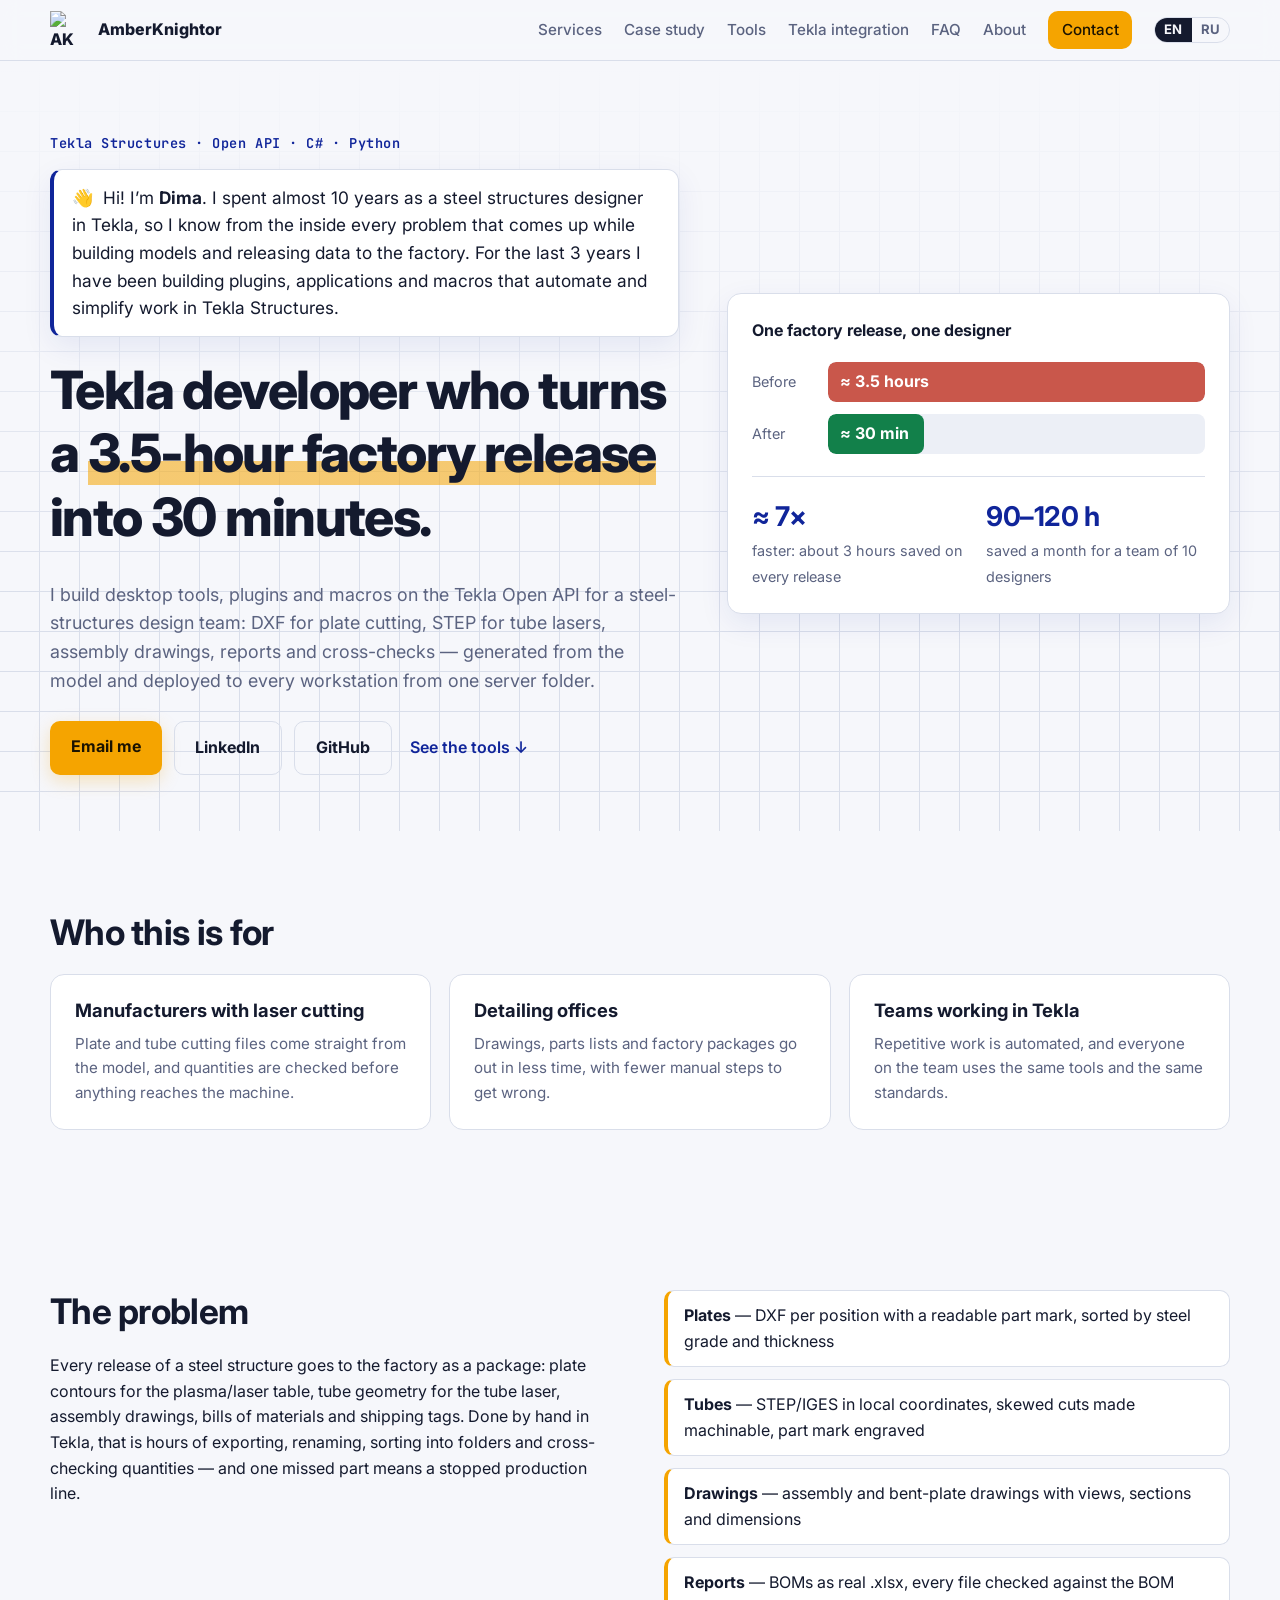
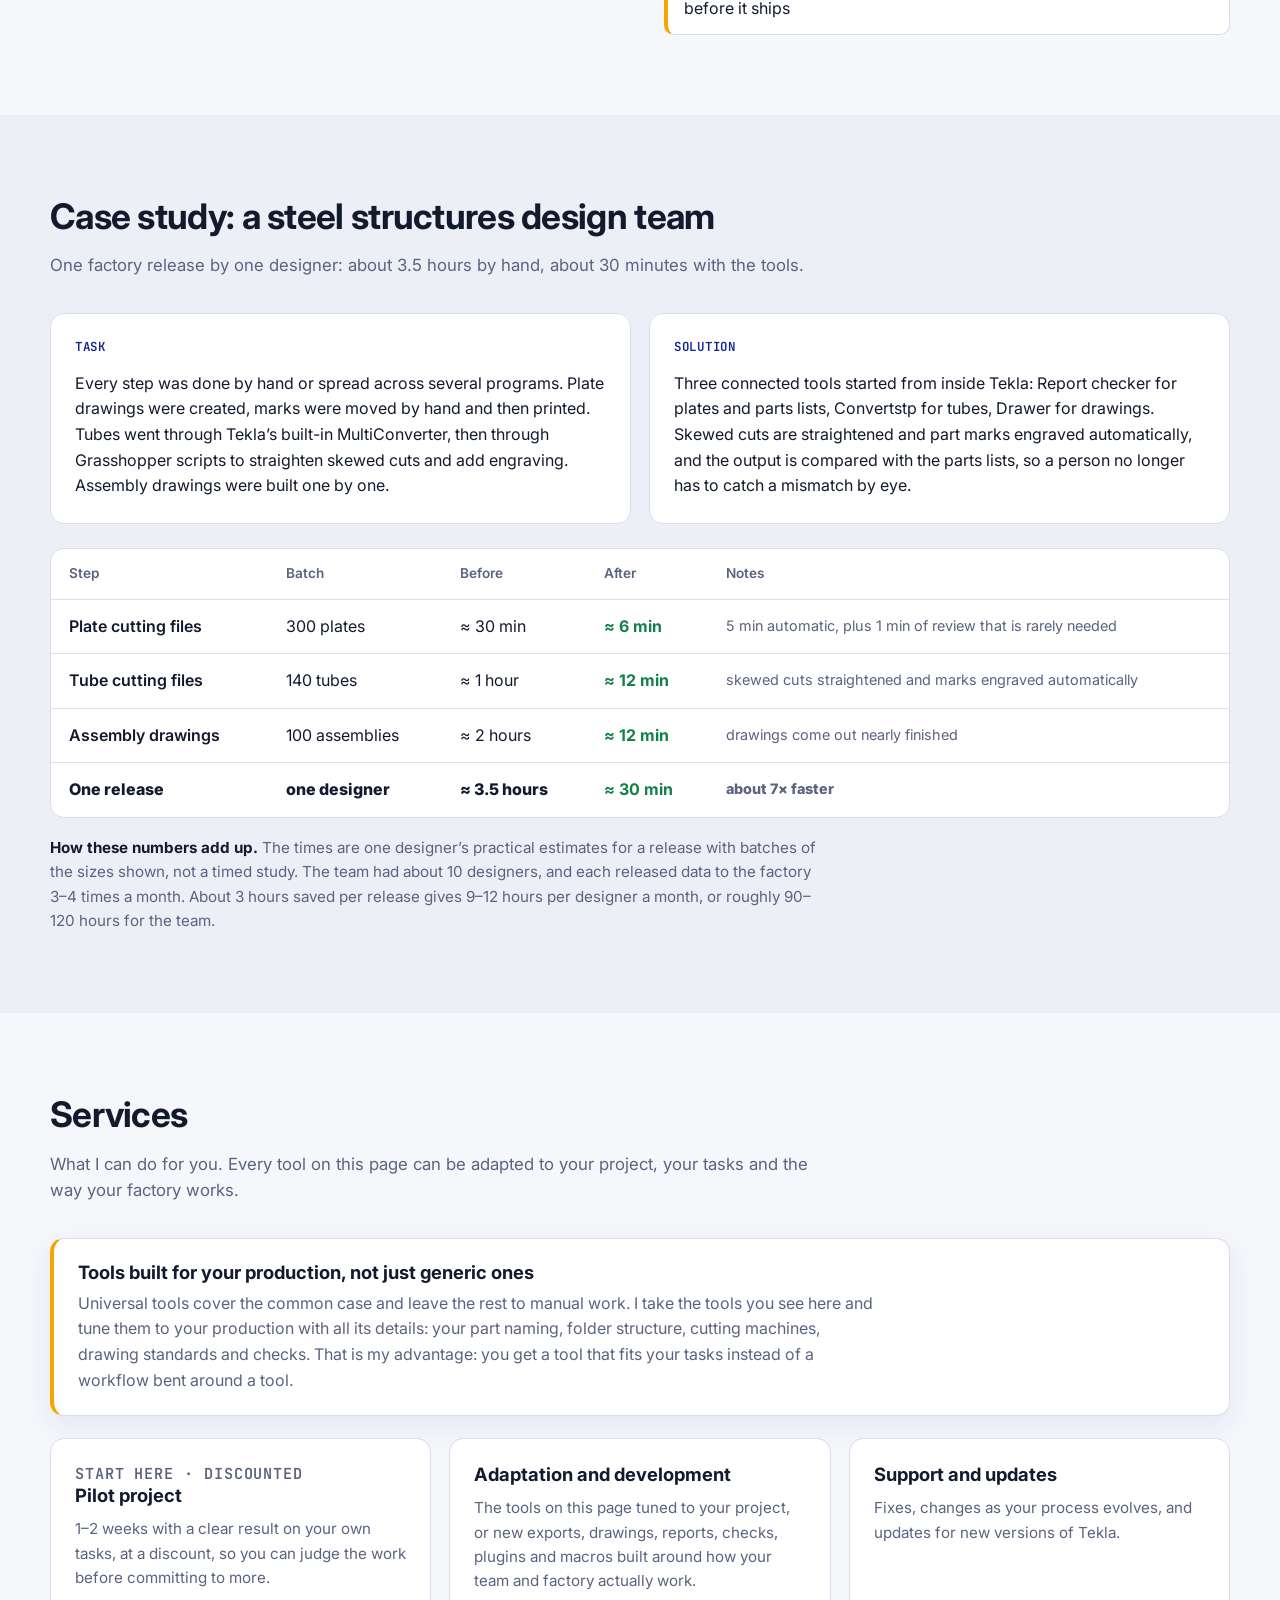
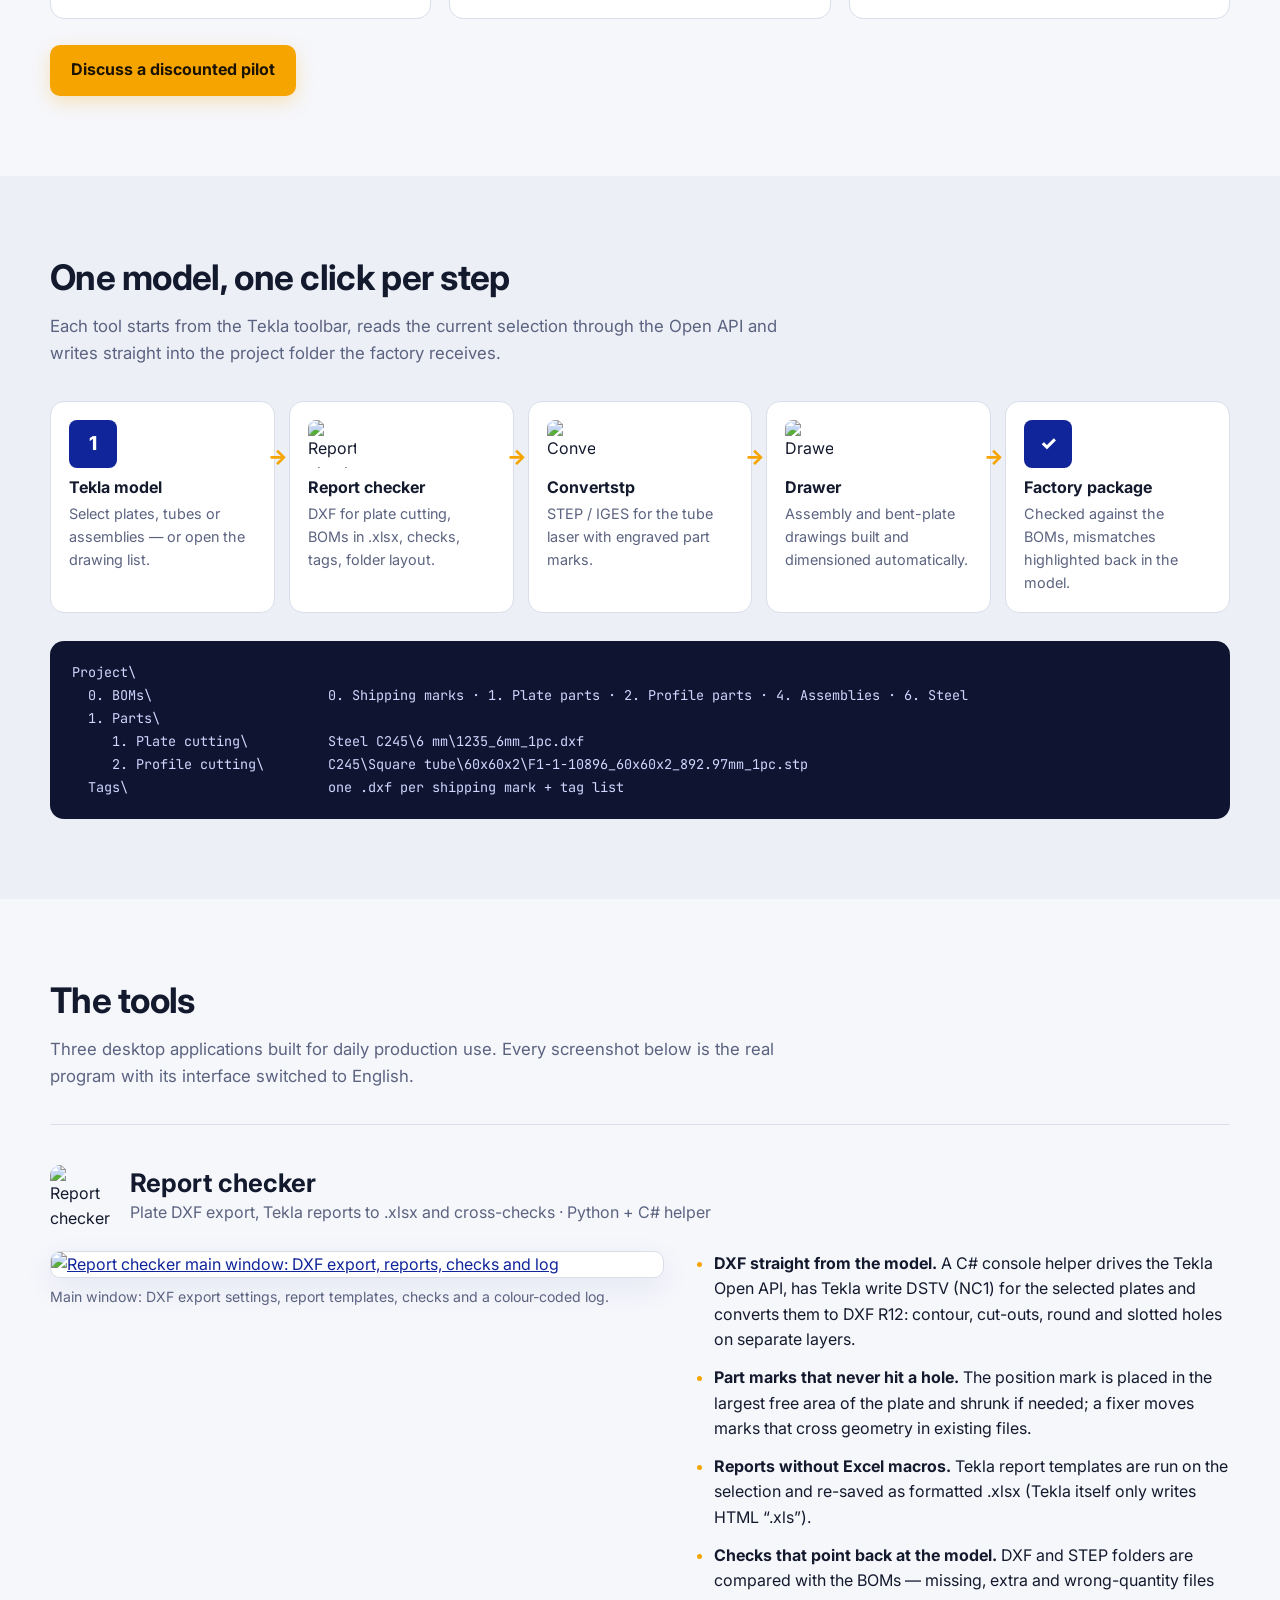
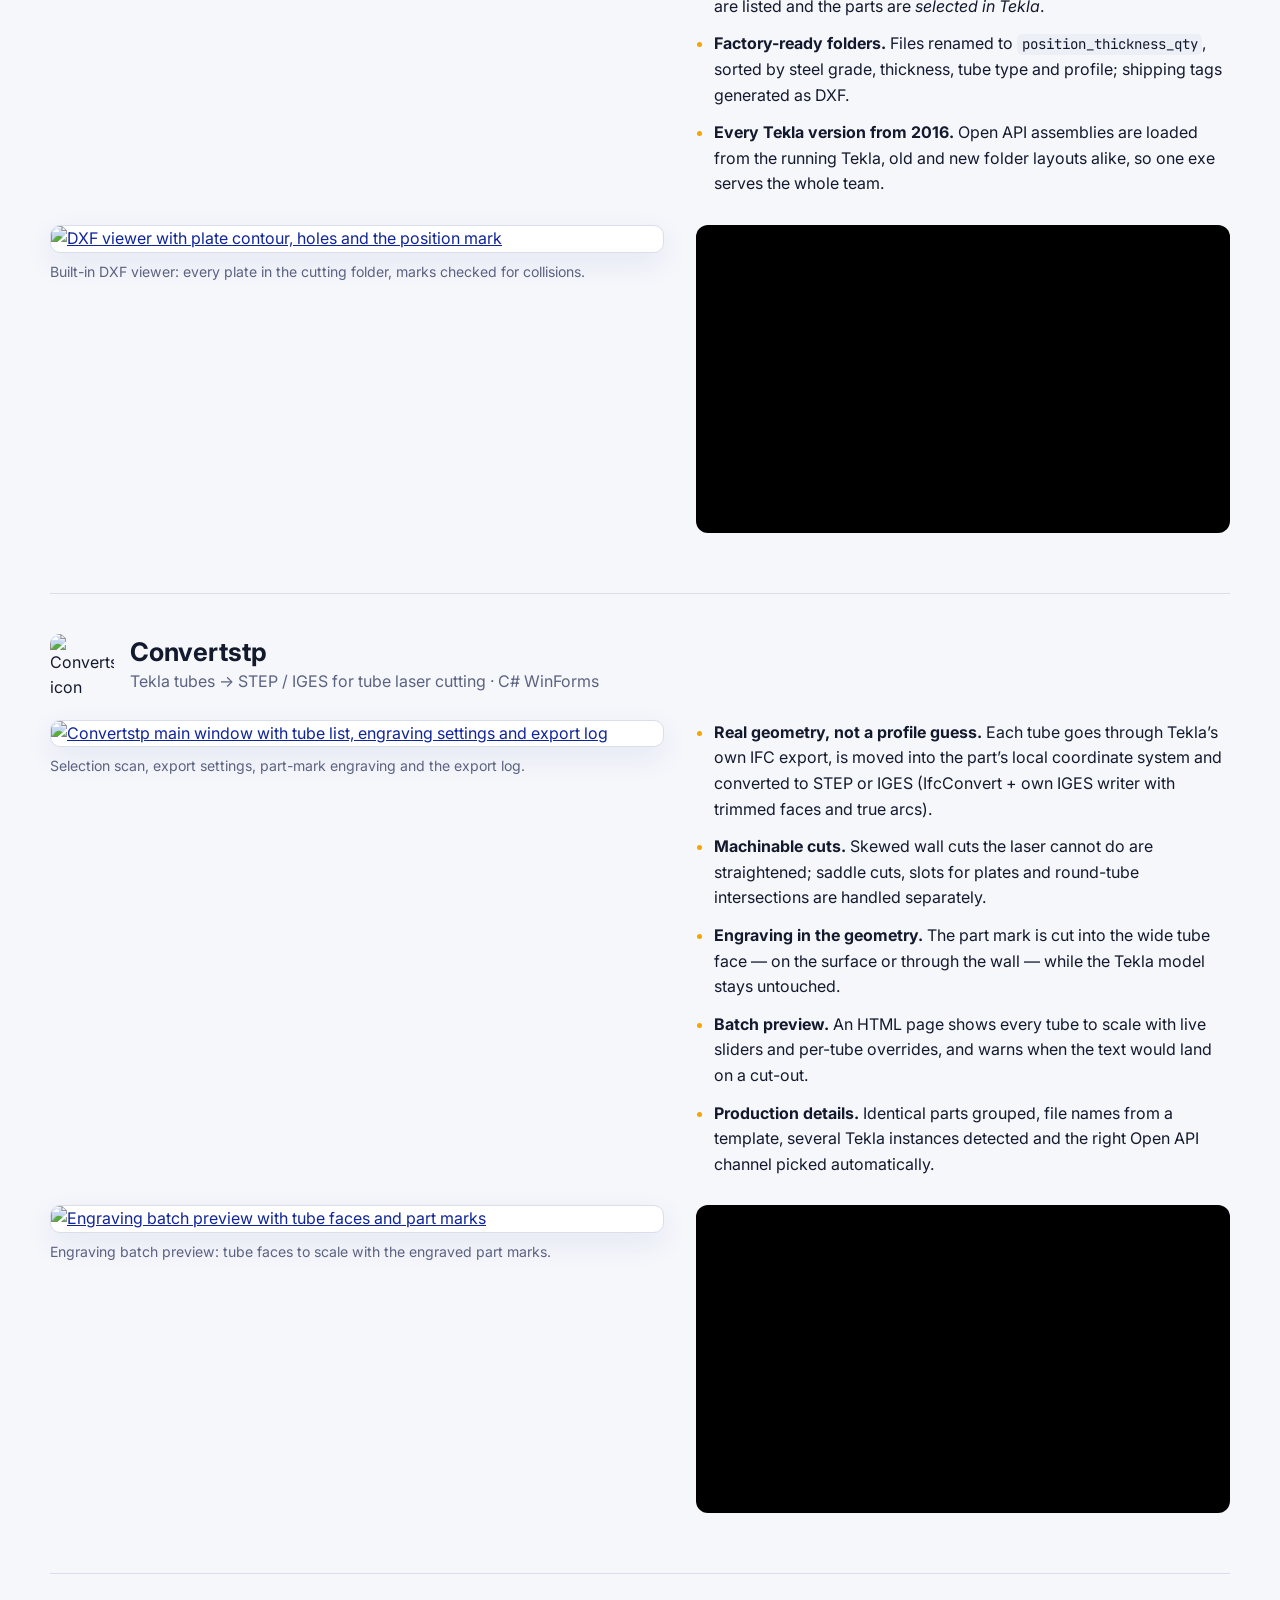
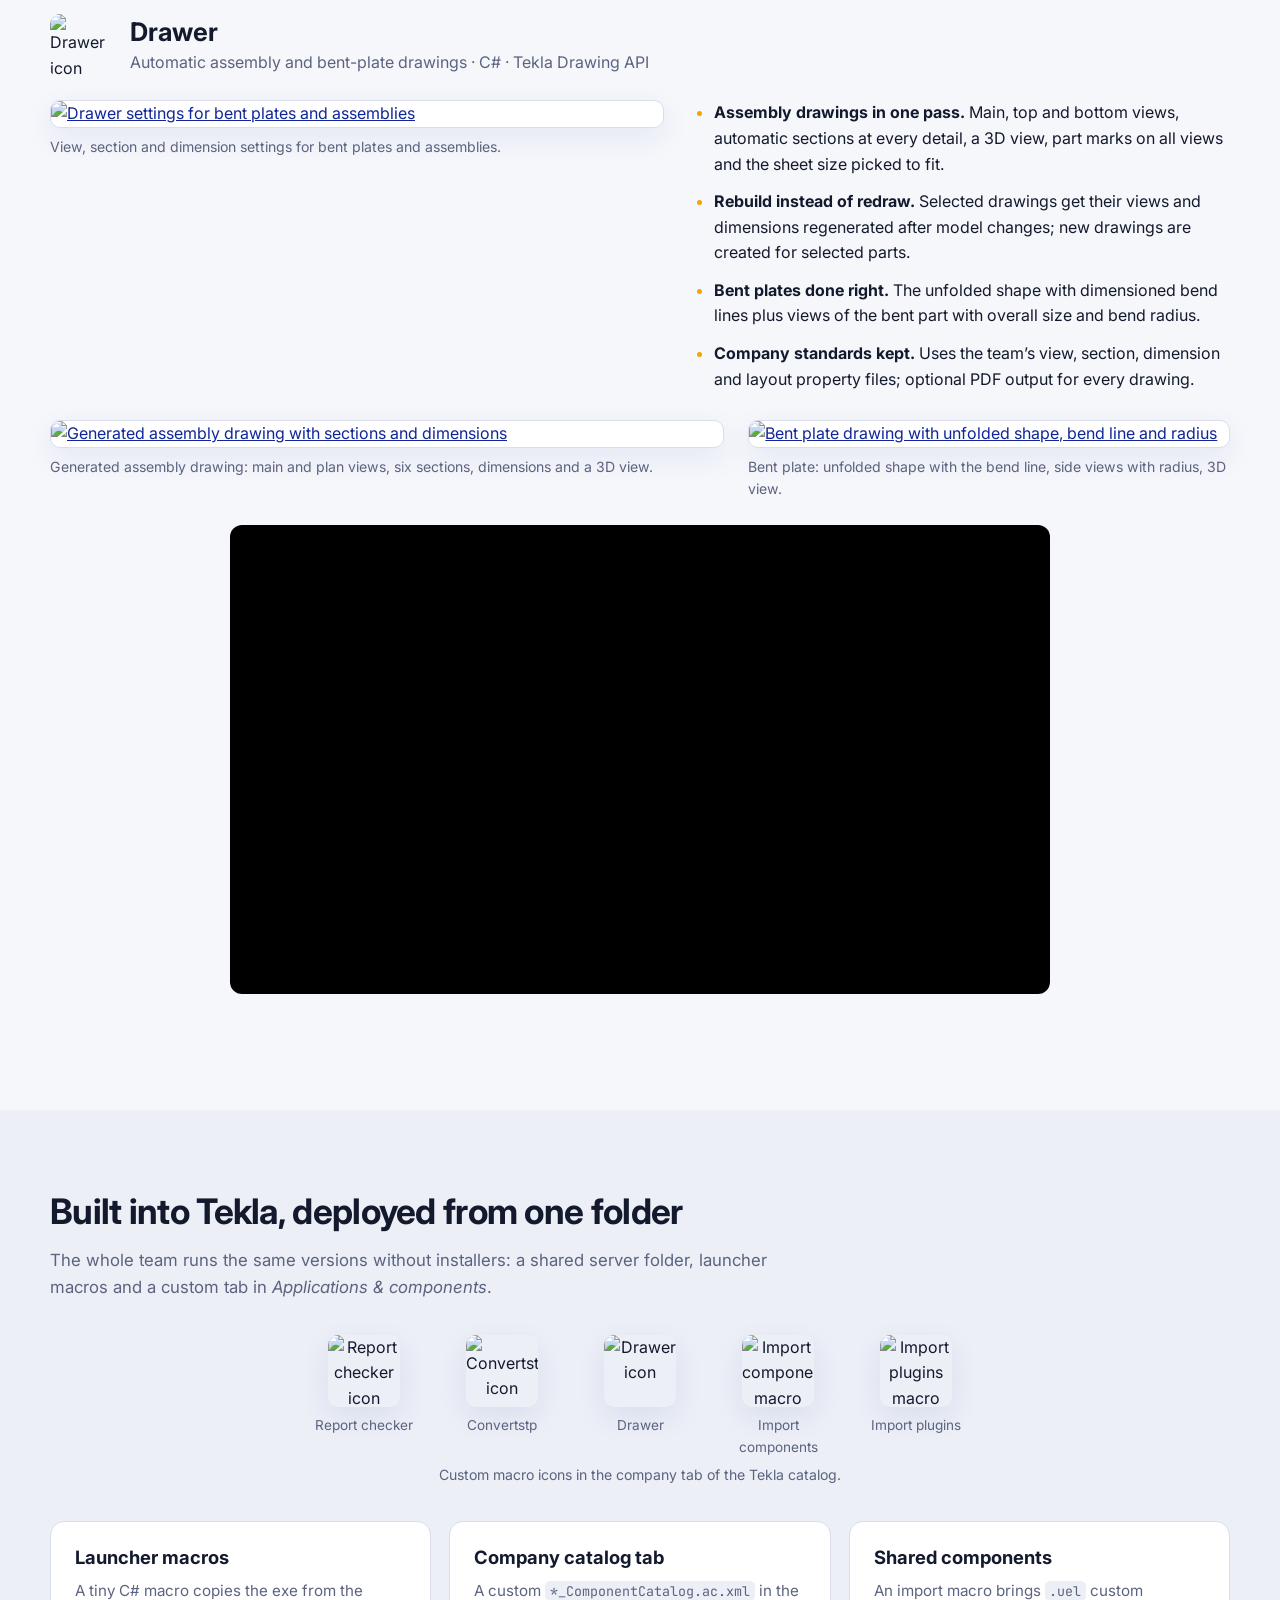
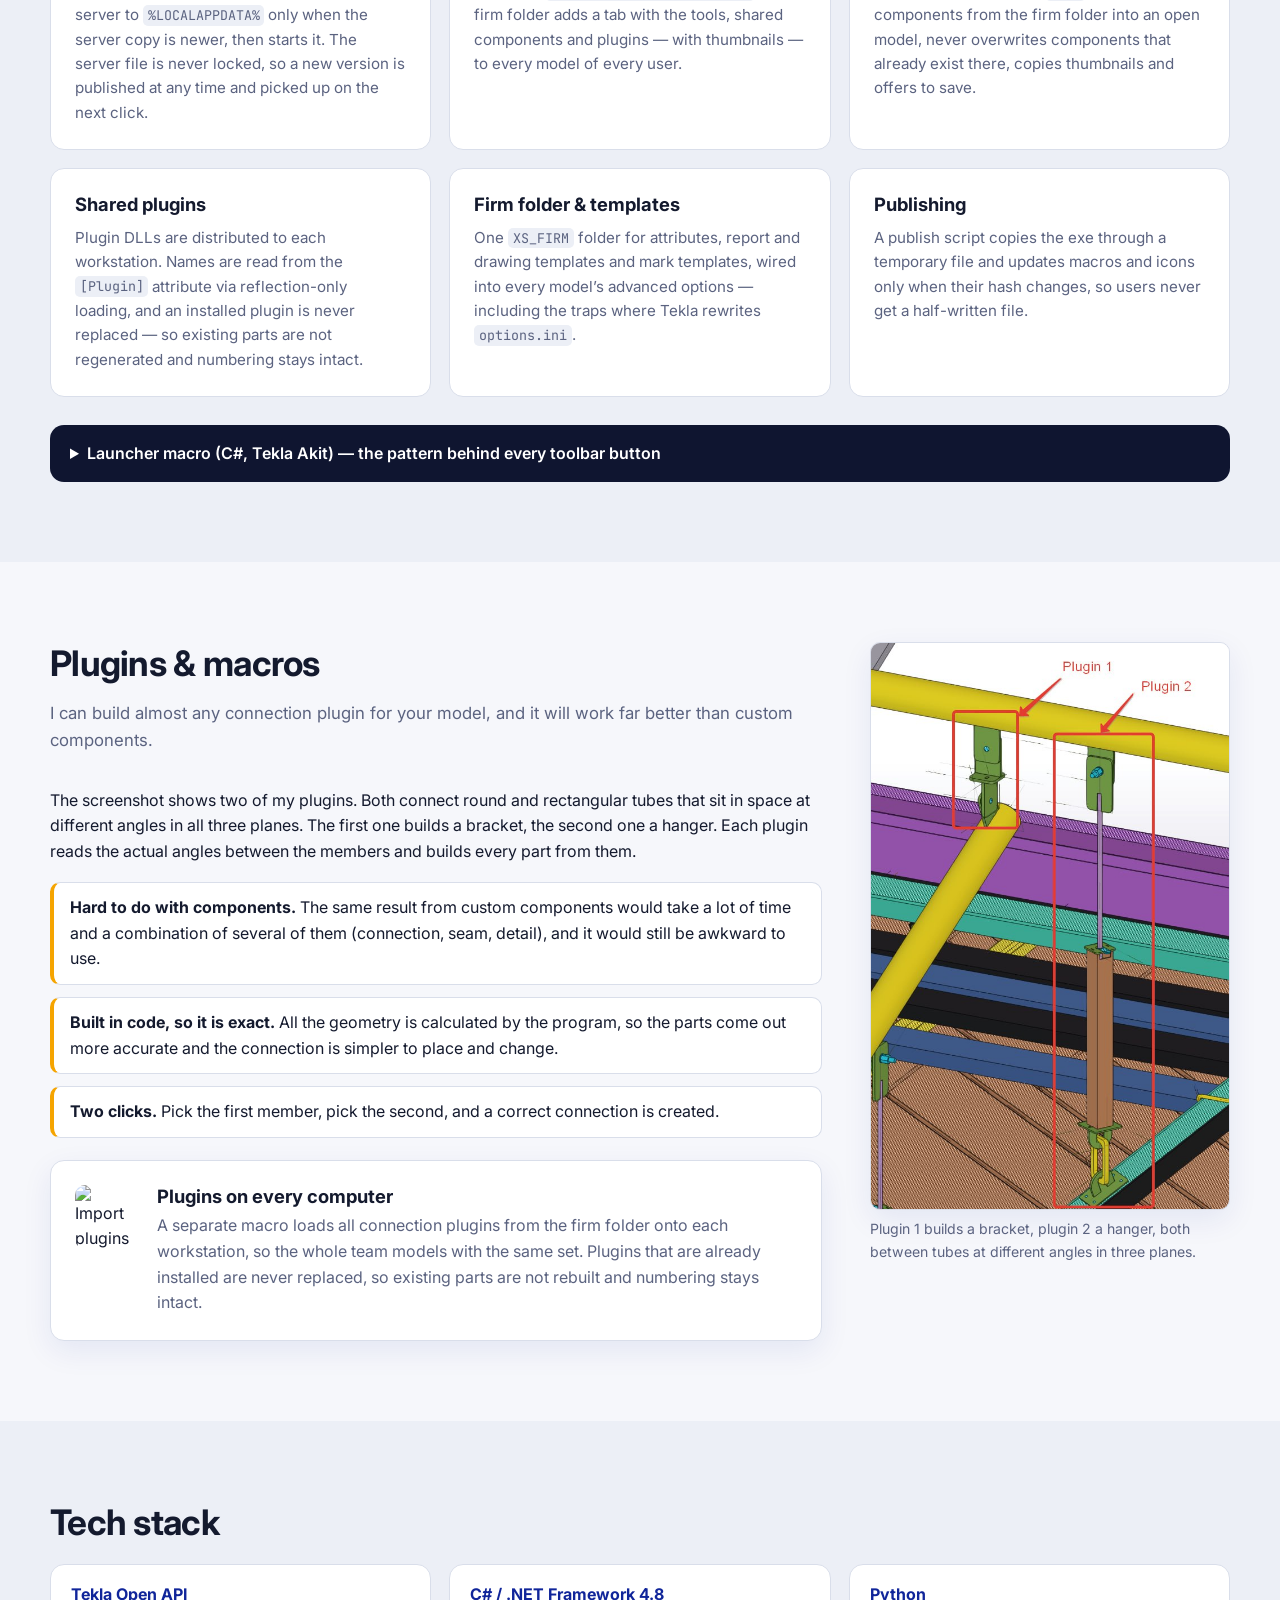
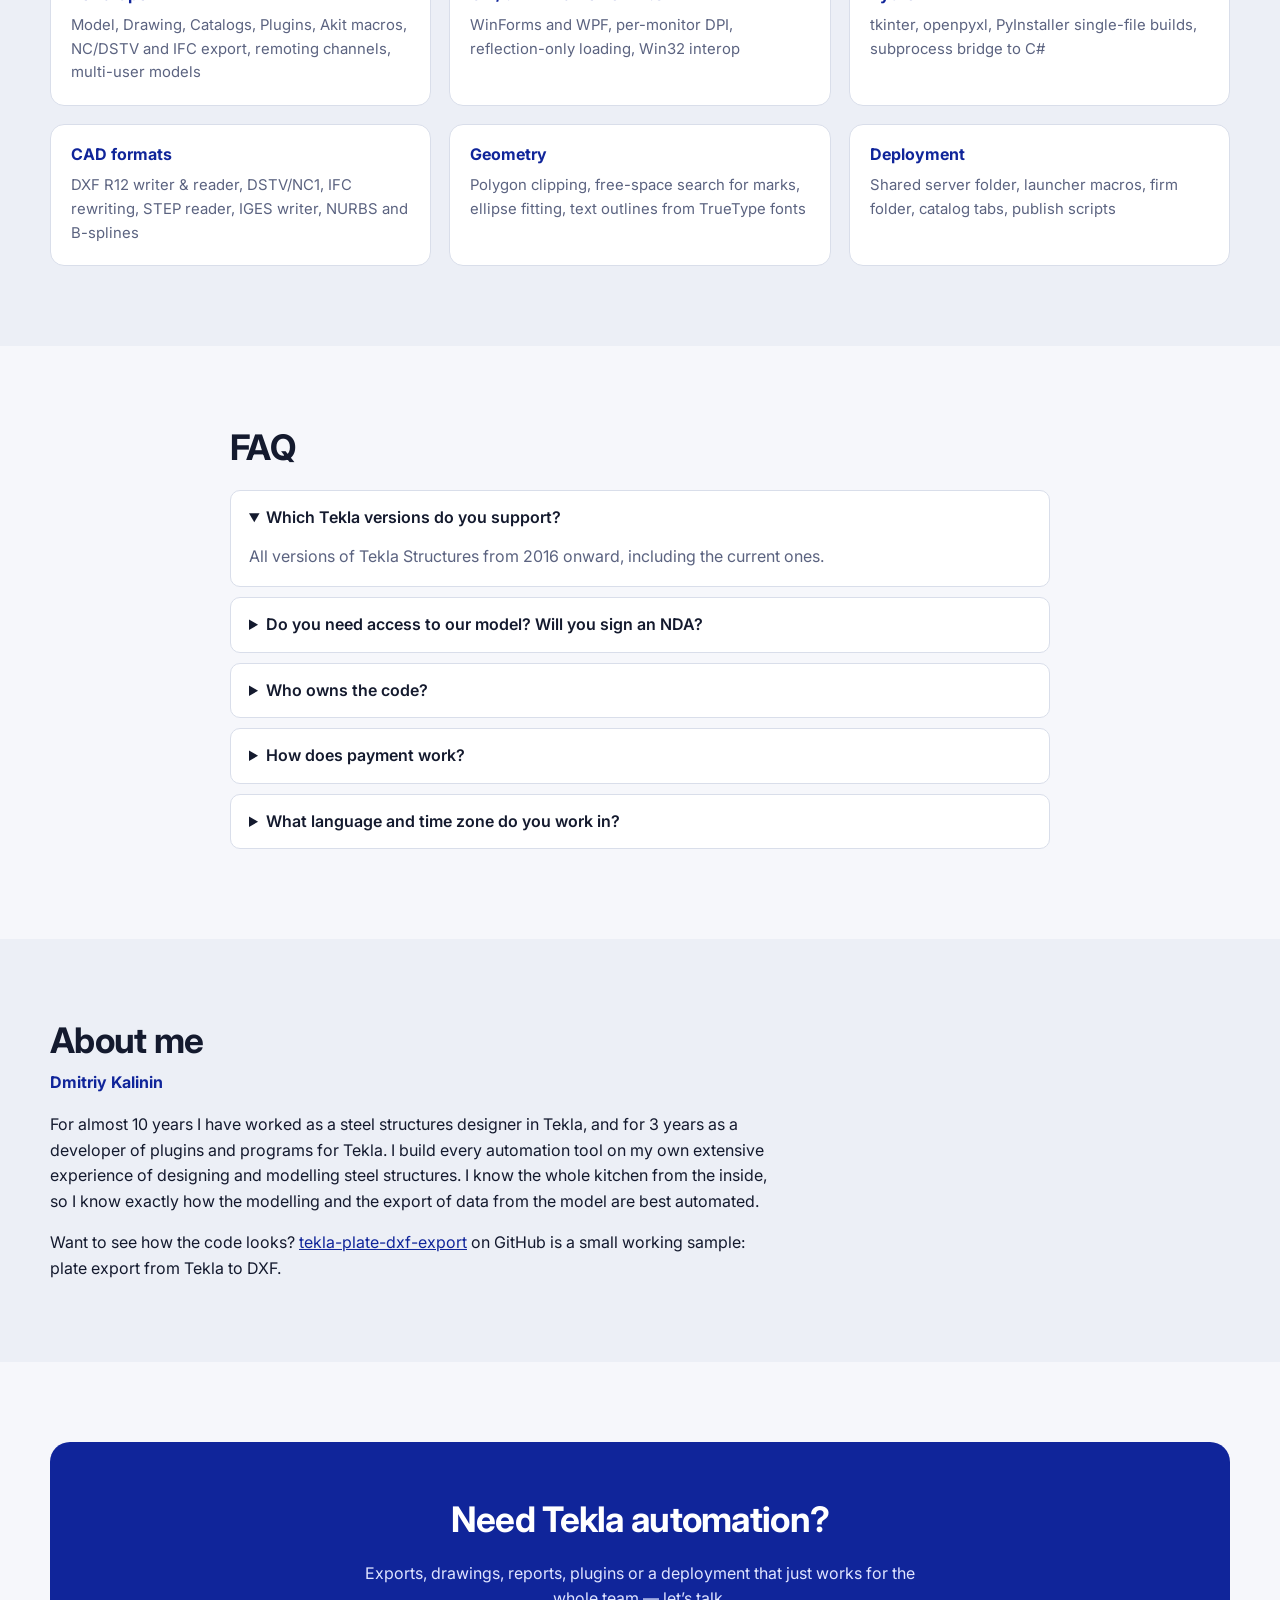
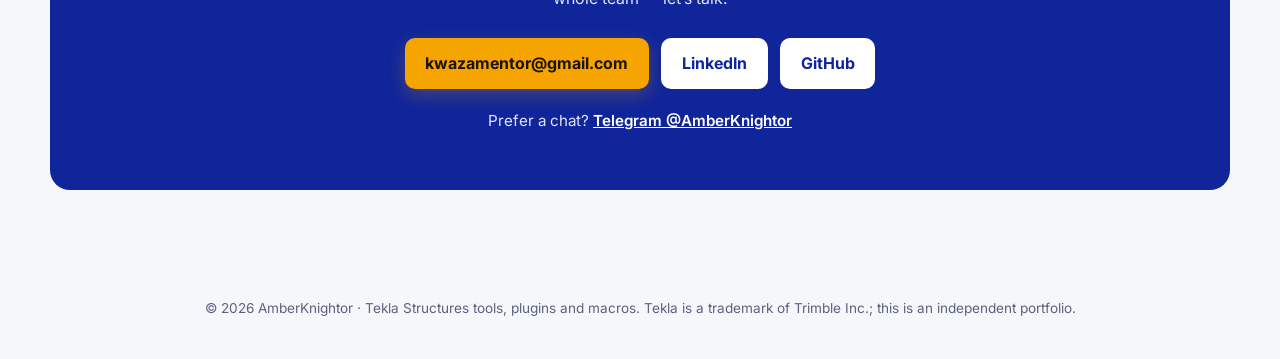
==== commit 3cfd2ca3: "Plugins section: connection plugins with bracket and hanger example; new About text Co-Authored-By: " ====
--- a/index.html
+++ b/index.html
@@ -458,28 +458,35 @@
 
 <!-- ============================================================ PLUGINS -->
 <section class="section" id="plugins">
-  <div class="wrap two-col">
+  <div class="wrap plugins-grid">
     <div>
       <h2>Plugins &amp; macros</h2>
-      <p>Ten custom Tekla plugins (<code>PluginBase</code> with WPF dialogs) model the connections the team
-        repeats hundreds of times, so they are placed in seconds and always come out the same.</p>
+      <p class="section-lead">I can build almost any connection plugin for your model, and it will work far better
+        than custom components.</p>
+      <p>The screenshot shows two of my plugins. Both connect round and rectangular tubes that sit in space at
+        different angles in all three planes. The first one builds a bracket, the second one a hanger. Each plugin
+        reads the actual angles between the members and builds every part from them.</p>
       <ul class="checklist">
-        <li><b>Bracket plugins</b> — a bent angle bracket between two frame tubes or at a picked point:
-          flanges laid on the member faces, bend line and hole pattern calculated, bolts added.</li>
-        <li><b>Truss joint plugins</b> — a family of joints for tube trusses in four variants.</li>
-        <li><b>Text and profile cut-outs</b> — engraved text and profile-shaped cuts in plates.</li>
-        <li><b>Point placement</b> and an <b>inspector</b> for checking joint parameters in the model.</li>
-        <li><b>UI automation macros</b> — e.g. hiding distance variables in the custom component editor
-          through Win32 when the API offers no way.</li>
+        <li><b>Hard to do with components.</b> The same result from custom components would take a lot of time and a
+          combination of several of them (connection, seam, detail), and it would still be awkward to use.</li>
+        <li><b>Built in code, so it is exact.</b> All the geometry is calculated by the program, so the parts come out
+          more accurate and the connection is simpler to place and change.</li>
+        <li><b>Two clicks.</b> Pick the first member, pick the second, and a correct connection is created.</li>
       </ul>
-    </div>
-    <div class="card plugin-card">
-      <img src="assets/img/icon-import-plugins.png" alt="Import plugins macro icon" width="96" height="96">
-      <h3>Why it matters</h3>
-      <p>A plugin re-runs whenever the model changes. Shipping a new plugin version to a workstation in the
-        middle of a project could silently rebuild parts and break part numbering — so the distribution
-        macro only adds plugins that are missing and never touches installed ones.</p>
-    </div>
+      <div class="card plugin-card">
+        <img src="assets/img/icon-import-plugins.png" alt="Import plugins macro icon" width="64" height="64">
+        <div>
+          <h3>Plugins on every computer</h3>
+          <p>A separate macro loads all connection plugins from the firm folder onto each workstation, so the whole
+            team models with the same set. Plugins that are already installed are never replaced, so existing parts
+            are not rebuilt and numbering stays intact.</p>
+        </div>
+      </div>
+    </div>
+    <figure class="shot plugins-shot">
+      <a href="assets/img/plugins-bracket-hanger.jpg" class="zoom"><img src="assets/img/plugins-bracket-hanger.jpg" alt="Two connection plugins in a Tekla model: a bracket and a hanger between tubes at different angles" width="636" height="1005" loading="lazy"></a>
+      <figcaption>Plugin 1 builds a bracket, plugin 2 a hanger, both between tubes at different angles in three planes.</figcaption>
+    </figure>
   </div>
 </section>
 
@@ -537,8 +544,10 @@
     <div>
       <h2>About me</h2>
       <p class="about-name">Dmitriy Kalinin</p>
-      <p>Almost 10 years as a steel structures designer in Tekla and 3 years as a Tekla developer. I build these
-        tools from the point of view of the person who has to release the data to the factory on time.</p>
+      <p>For almost 10 years I have worked as a steel structures designer in Tekla, and for 3 years as a developer
+        of plugins and programs for Tekla. I build every automation tool on my own extensive experience of designing
+        and modelling steel structures. I know the whole kitchen from the inside, so I know exactly how the modelling
+        and the export of data from the model are best automated.</p>
             <p>Want to see how the code looks? <a href="https://github.com/AmberKnightor/tekla-plate-dxf-export" target="_blank" rel="noopener">tekla-plate-dxf-export</a>
         on GitHub is a small working sample: plate export from Tekla to DXF.</p>
     </div>
--- a/assets/css/style.css
+++ b/assets/css/style.css
@@ -192,6 +192,11 @@
 .plugin-card img { border-radius: 10px; margin-bottom: 14px; }
 .plugin-card p { color: var(--muted); margin: 0; }
 #plugins .checklist { margin-top: 18px; }
+.plugins-grid { display: grid; grid-template-columns: minmax(0, 1fr) minmax(0, 360px); gap: 48px; align-items: start; }
+@media (max-width: 900px) { .plugins-grid { grid-template-columns: 1fr; } .plugins-shot { max-width: 420px; } }
+#plugins .plugin-card { display: flex; gap: 18px; align-items: flex-start; margin-top: 22px; }
+#plugins .plugin-card img { flex: none; margin: 0; }
+#plugins .plugin-card h3 { margin-bottom: .35em; }
 
 .stack { display: grid; grid-template-columns: repeat(3, 1fr); gap: 18px; }
 @media (max-width: 860px) { .stack { grid-template-columns: 1fr 1fr; } }
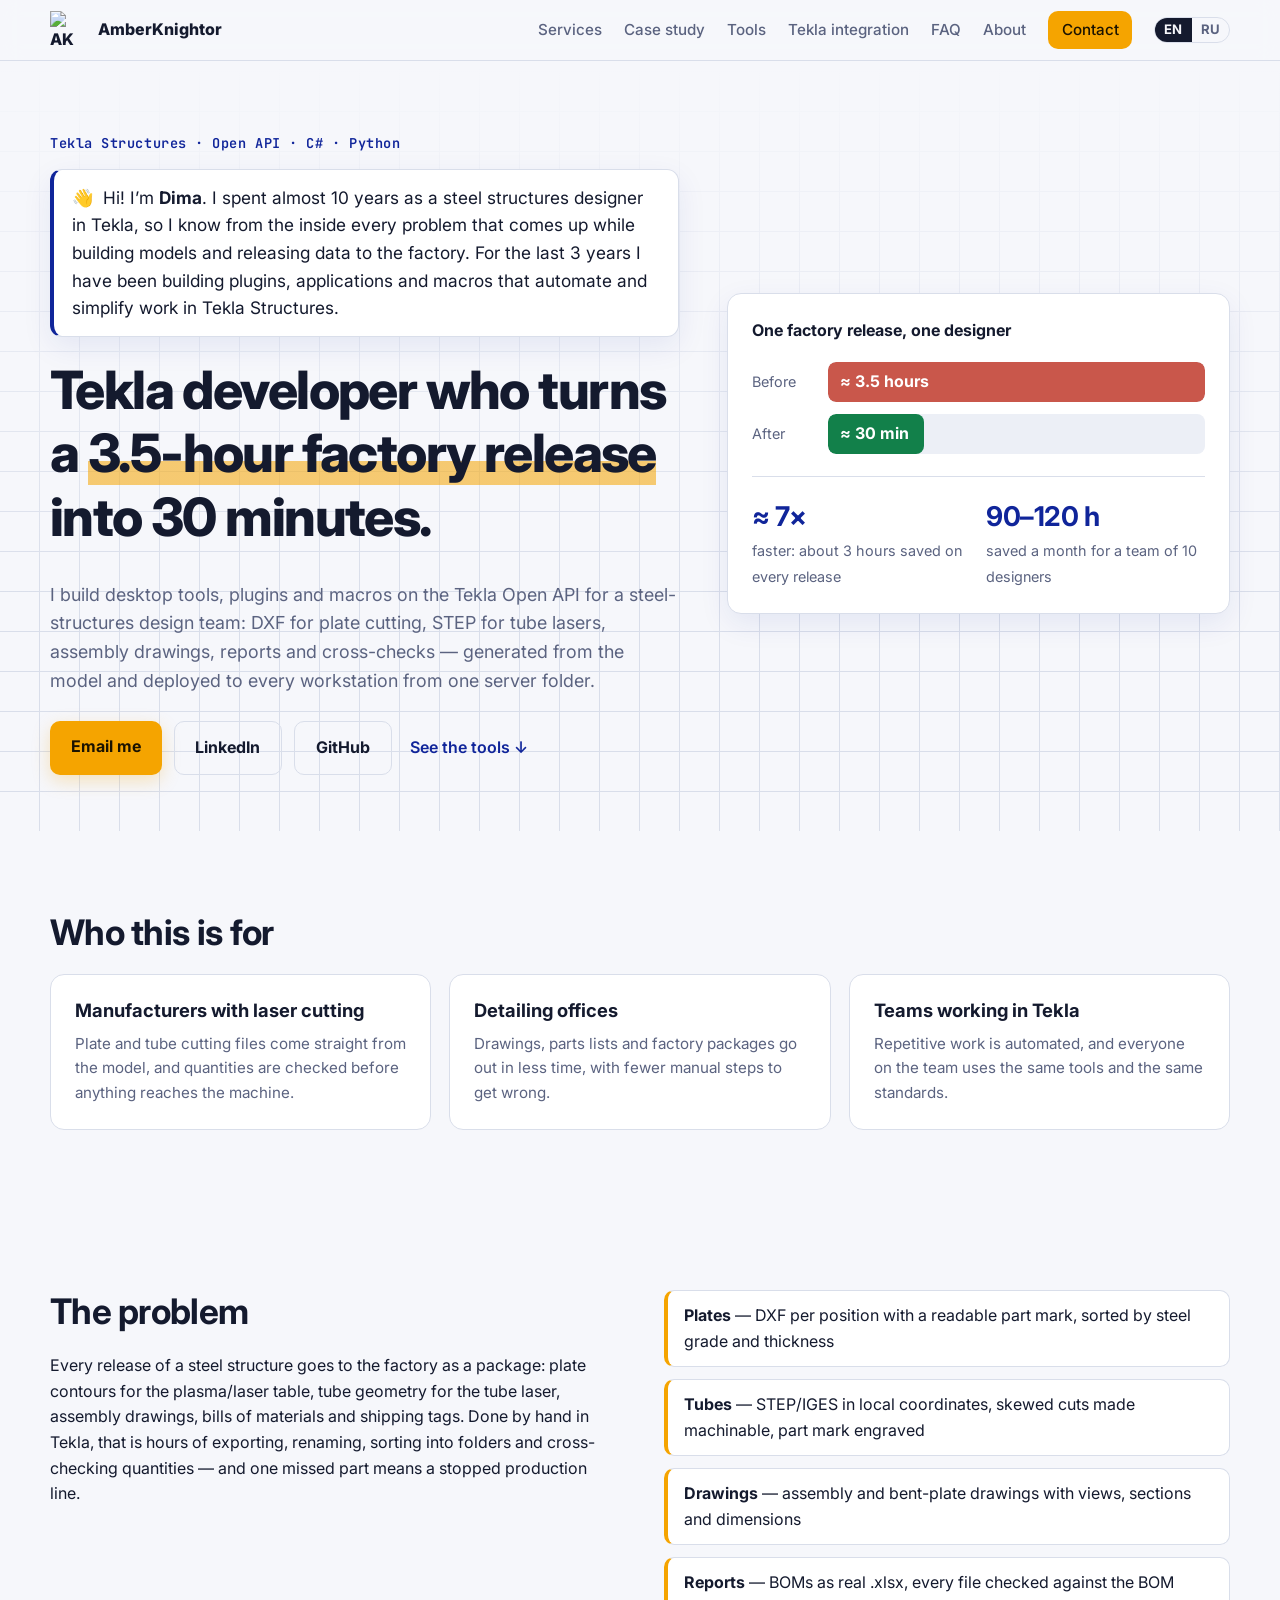
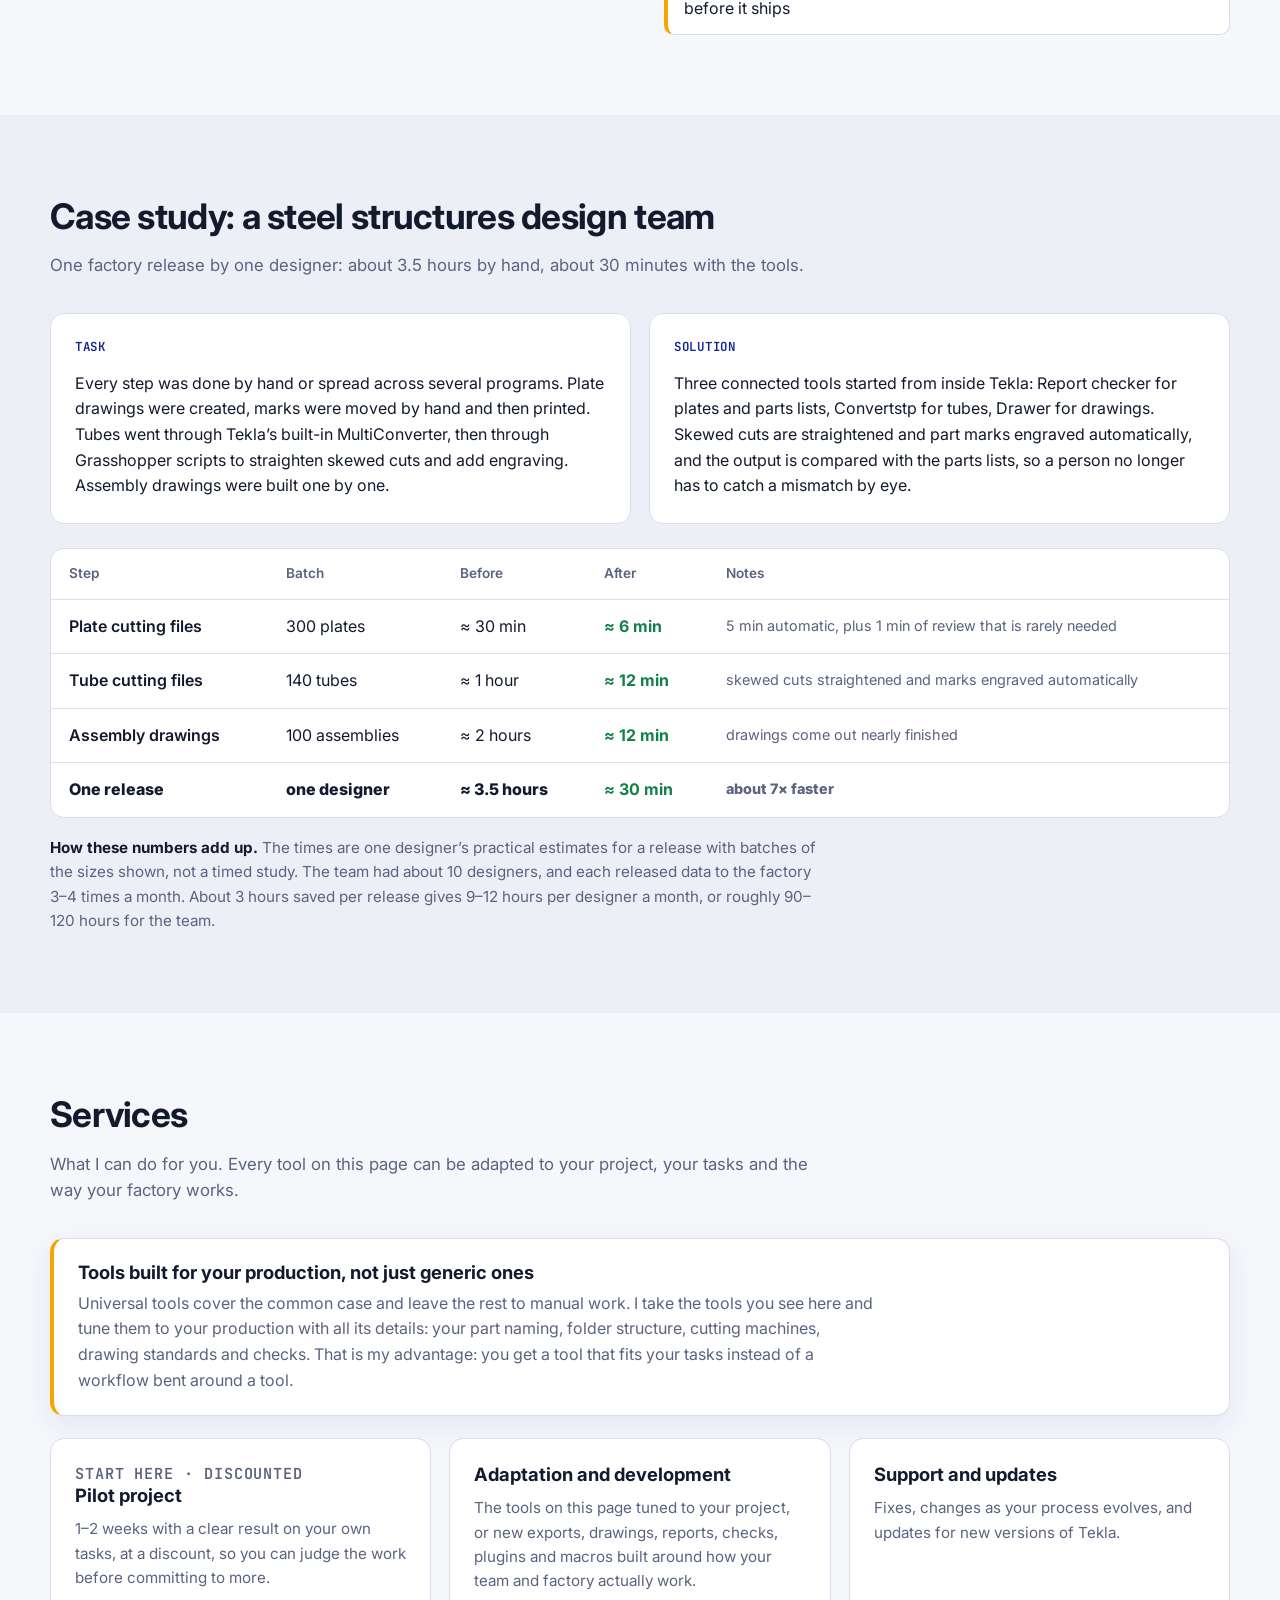
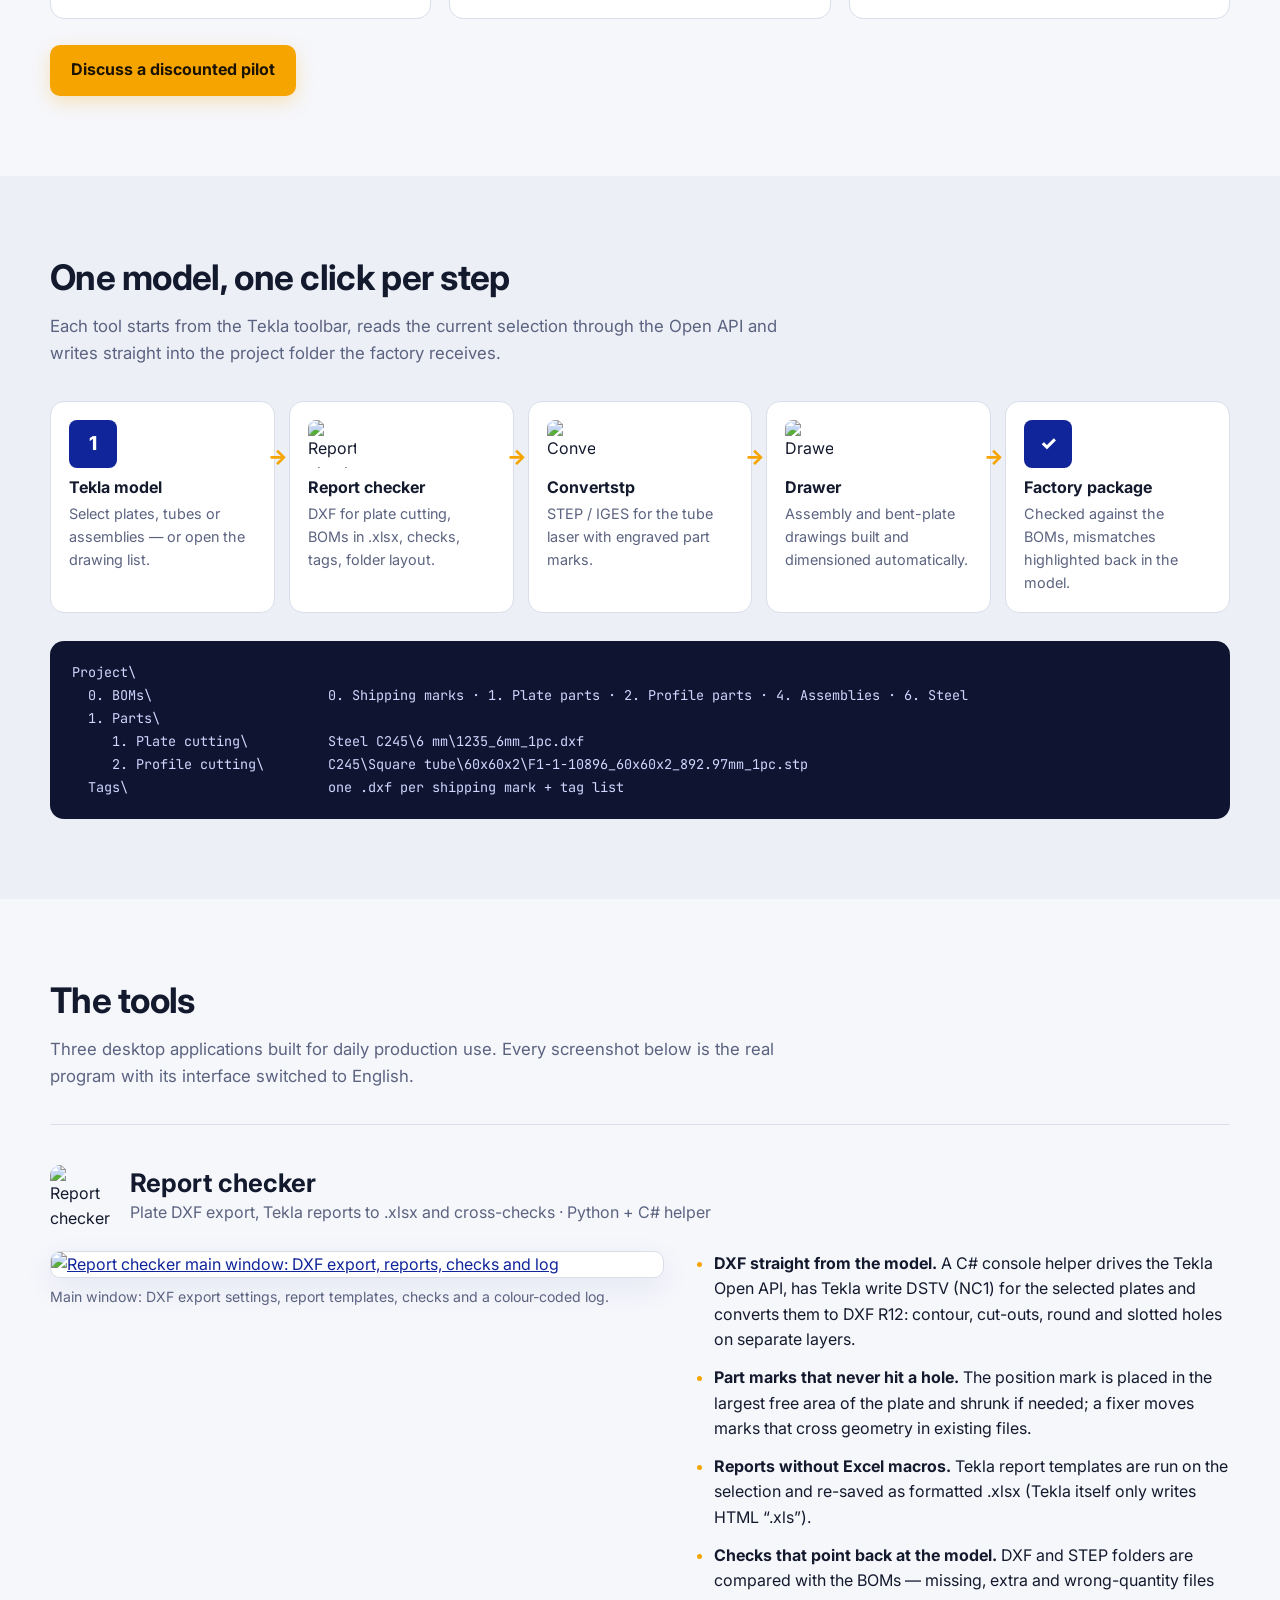
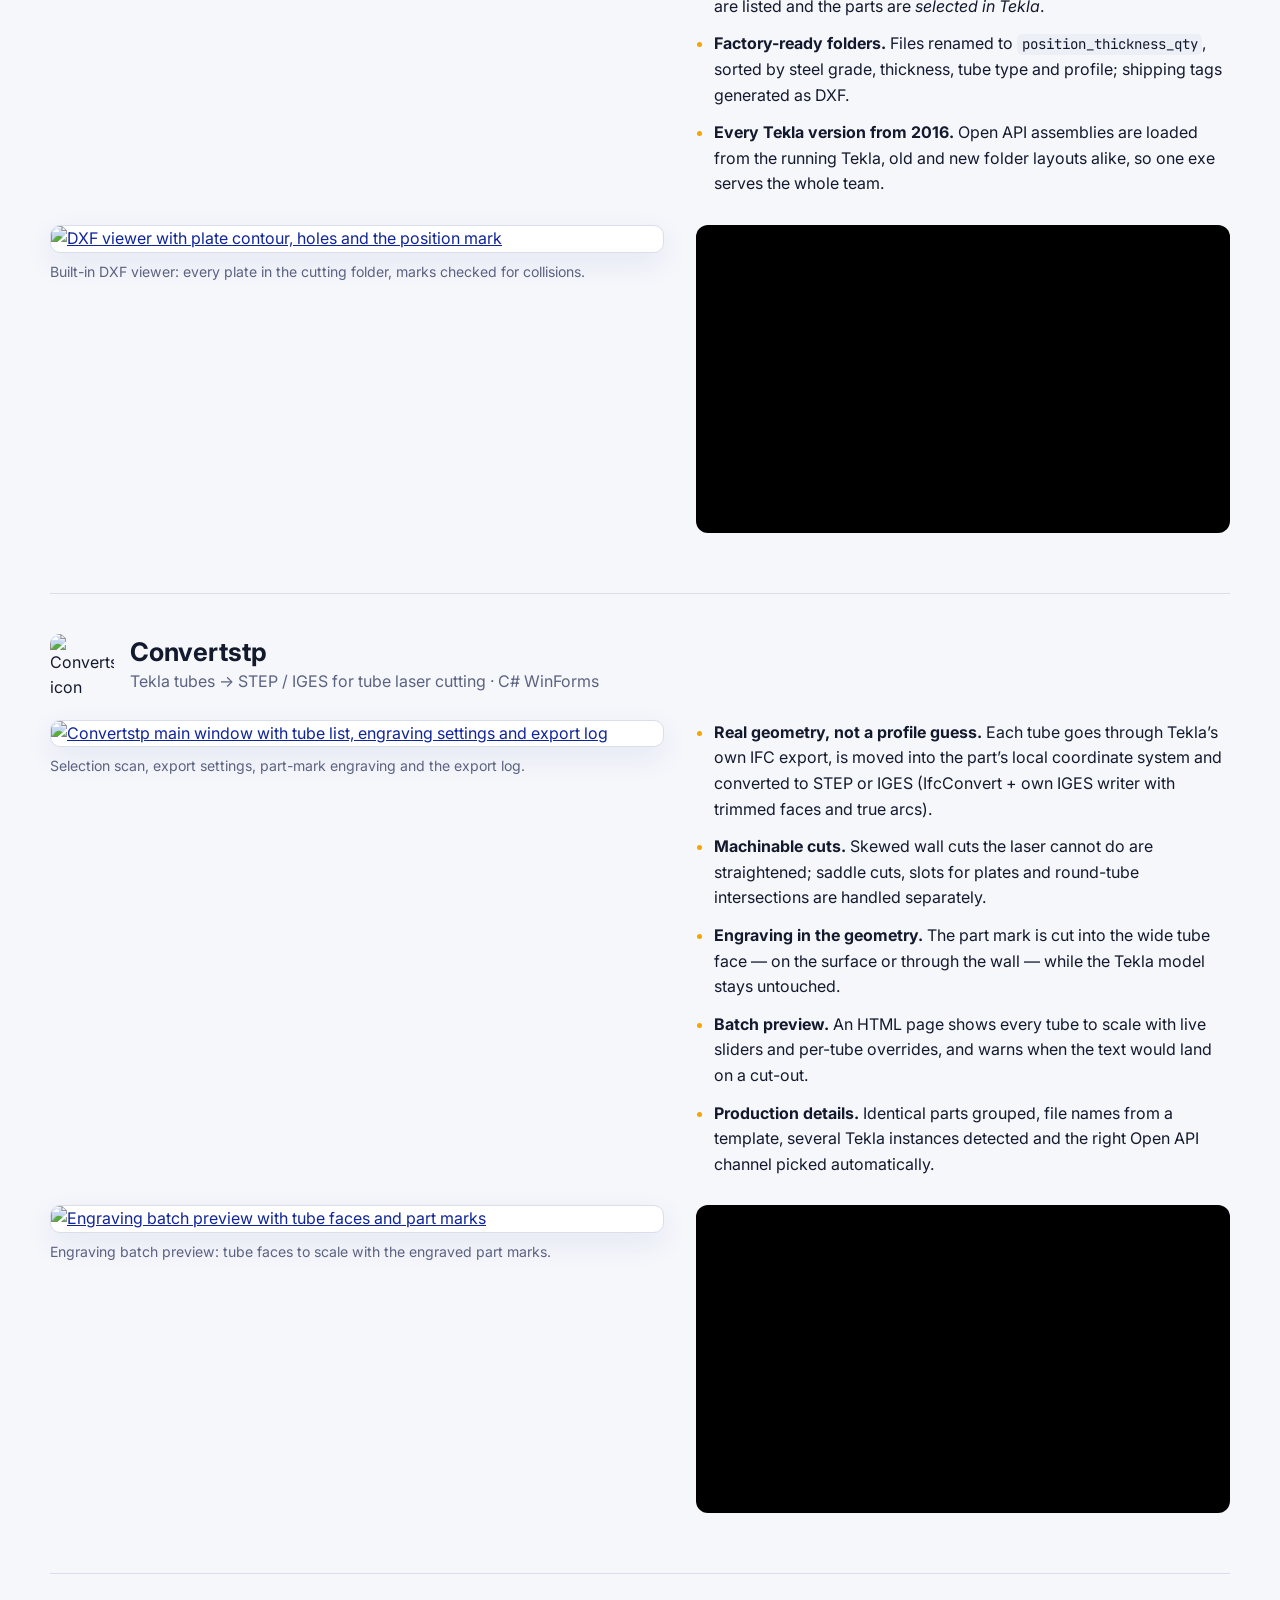
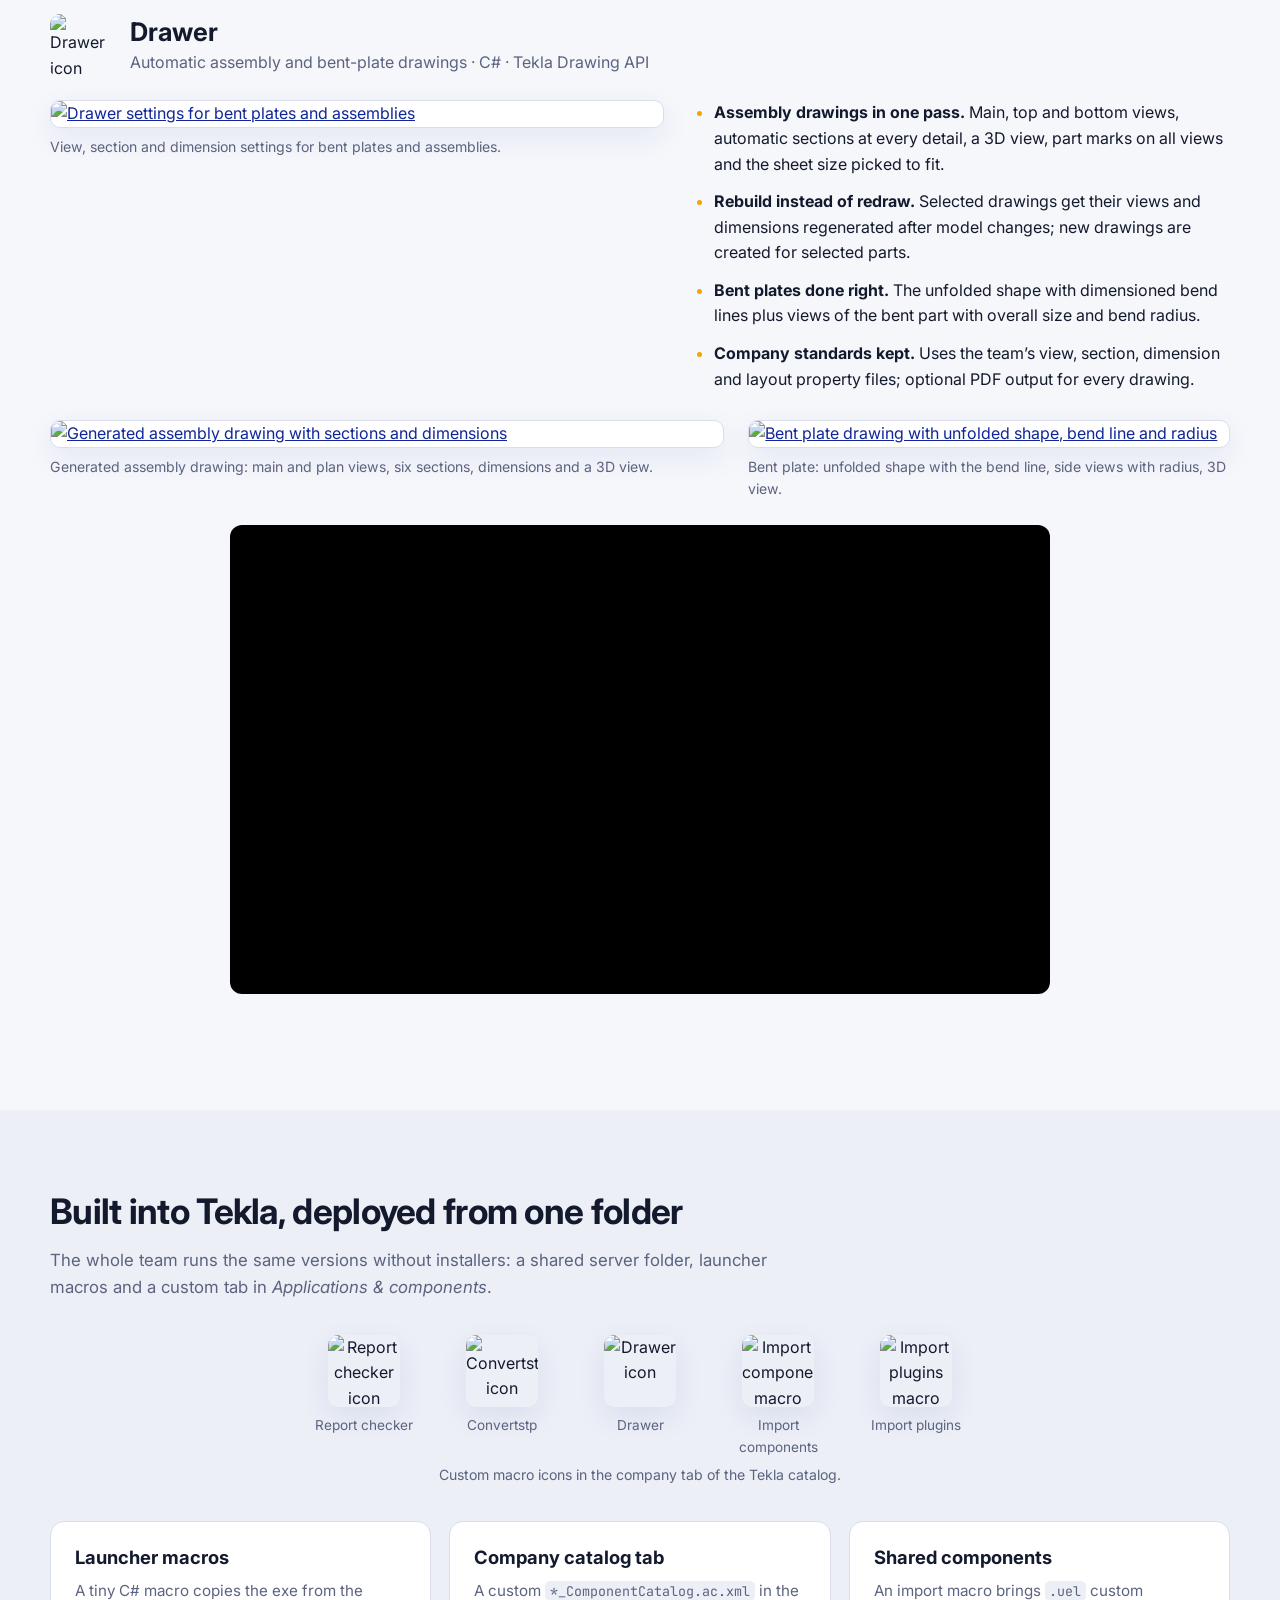
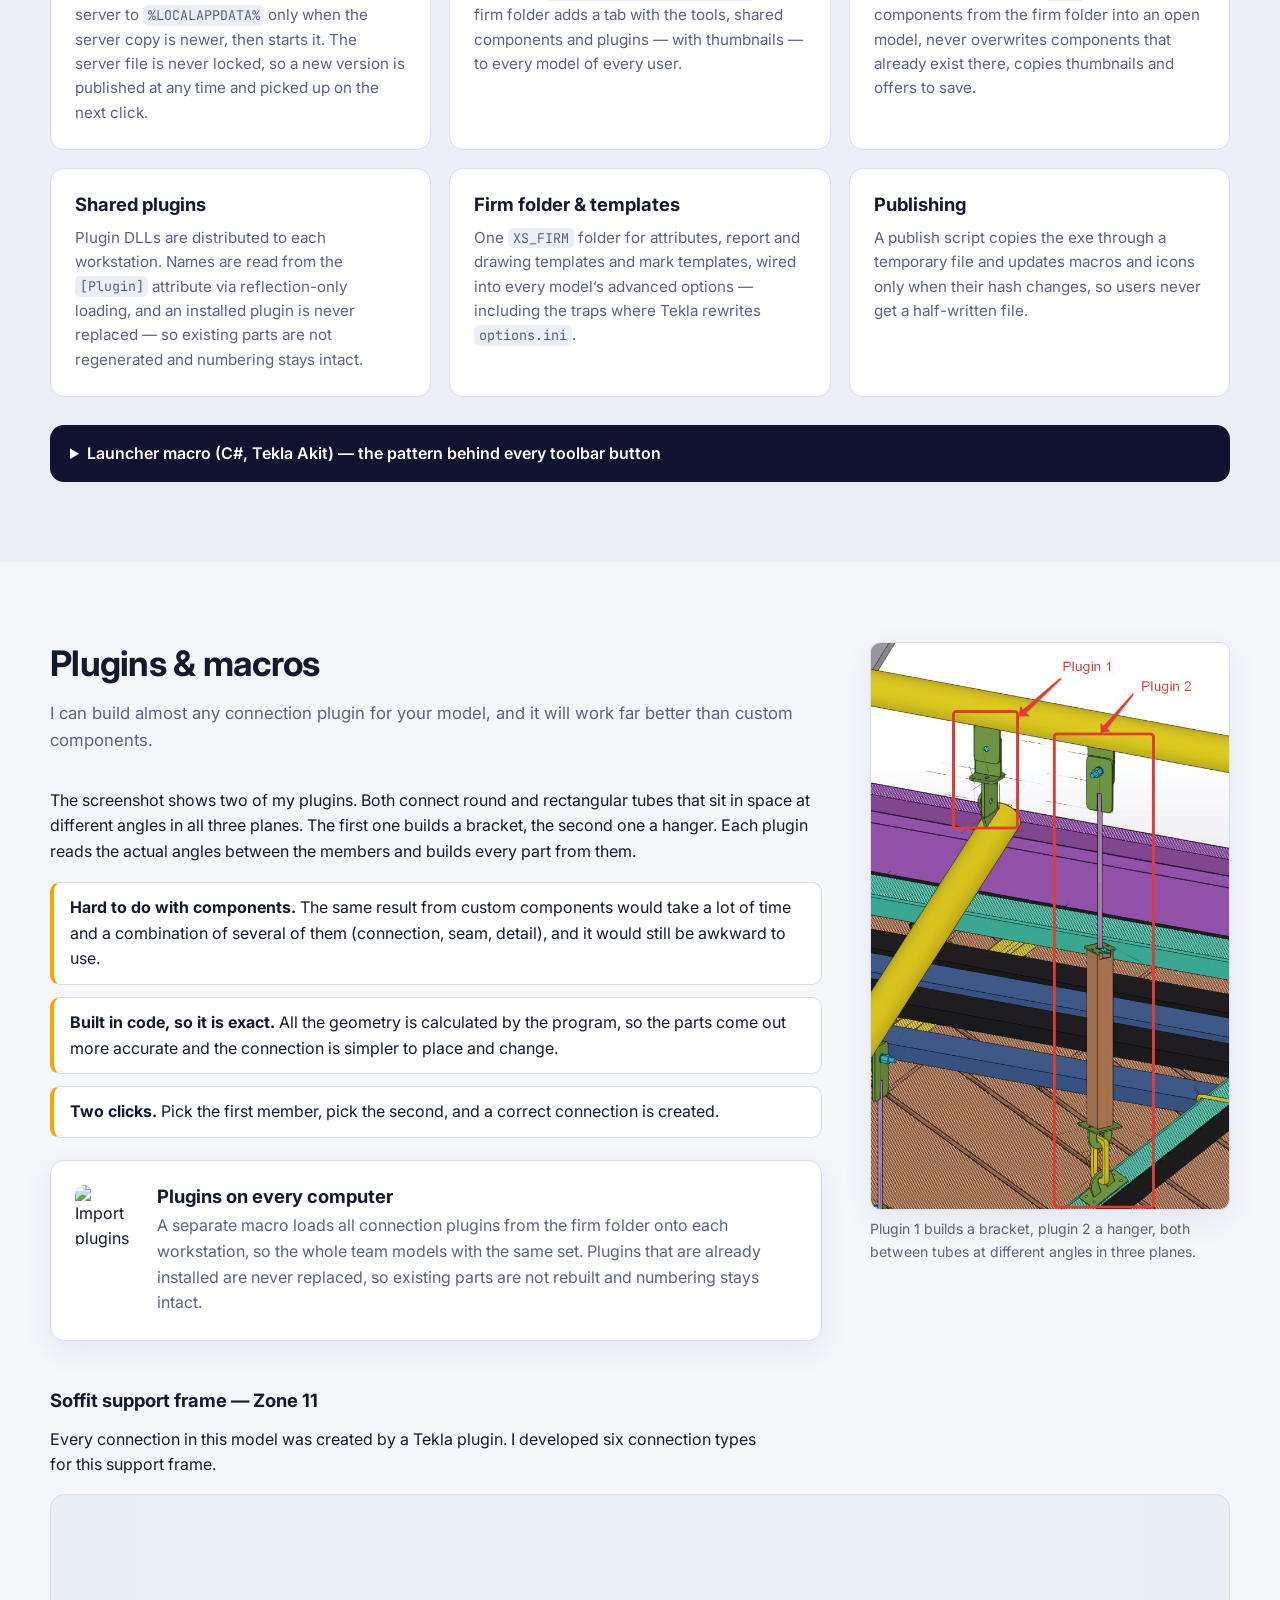
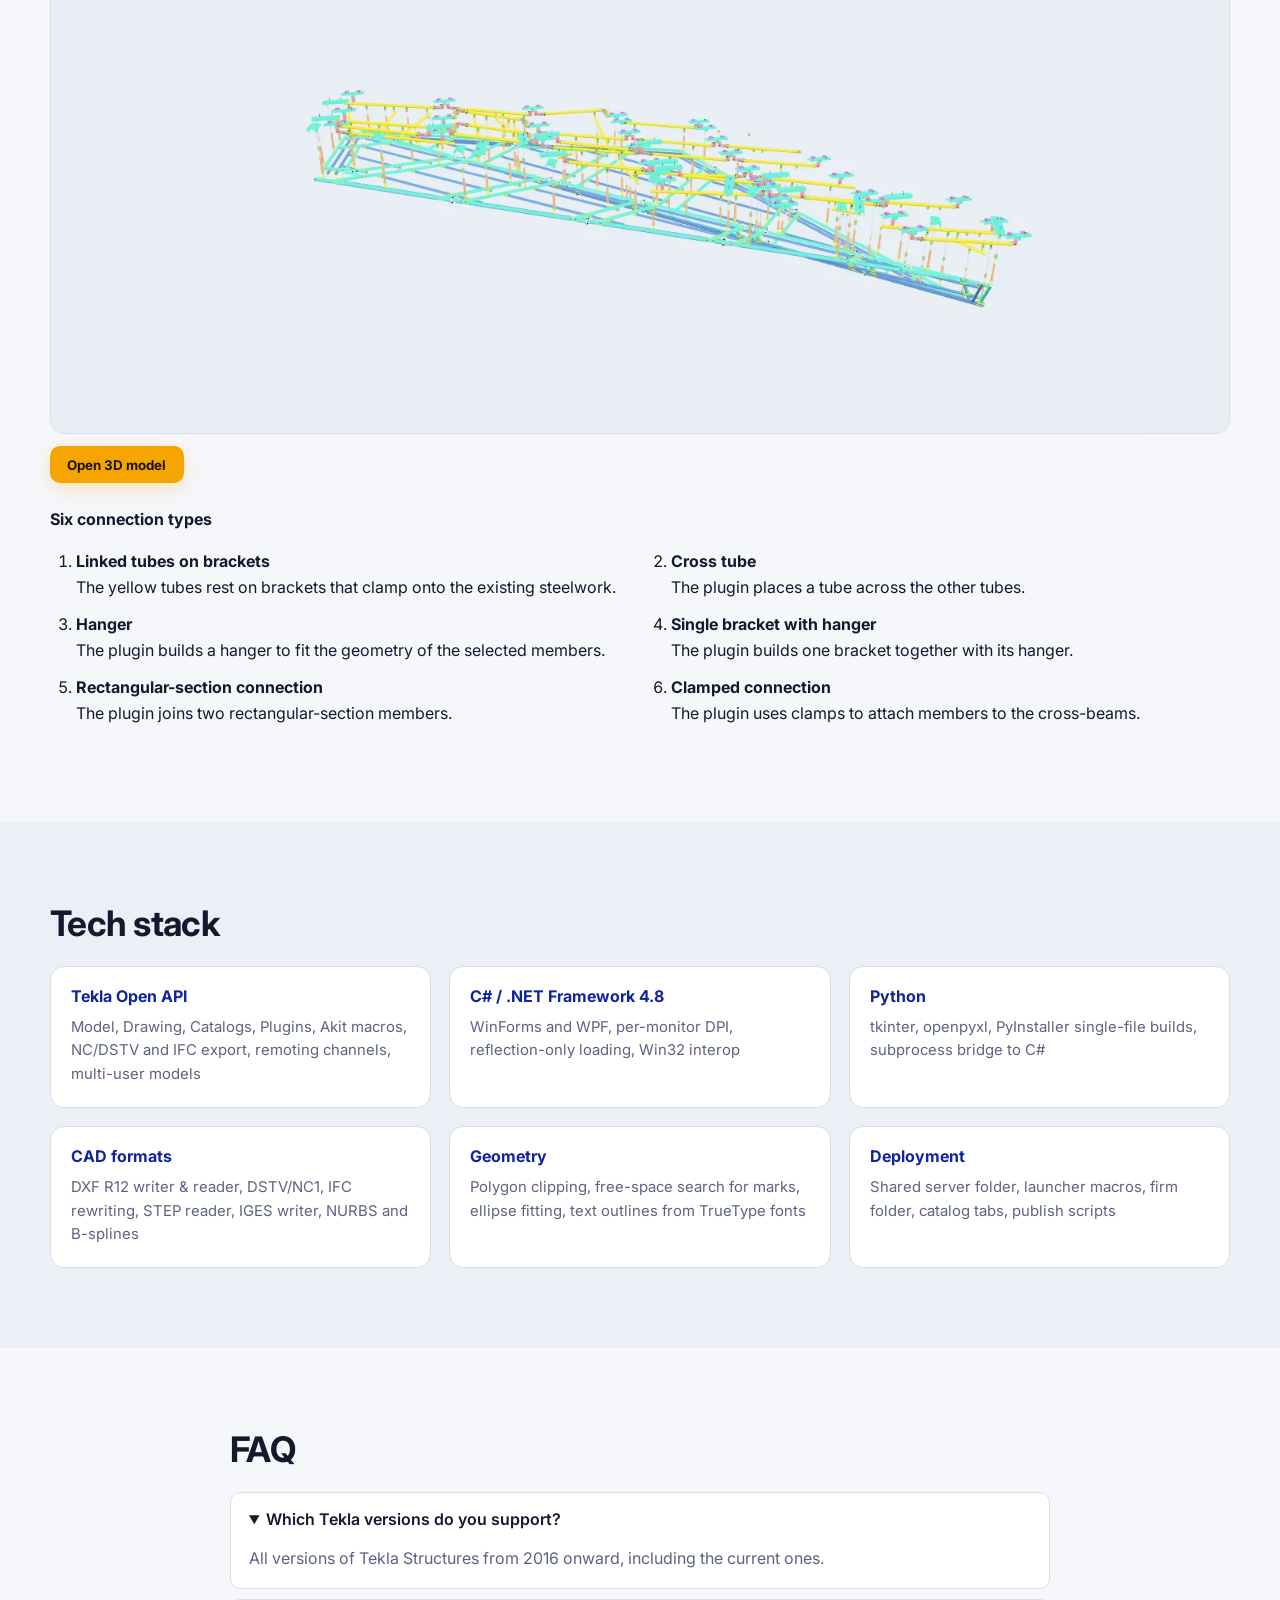
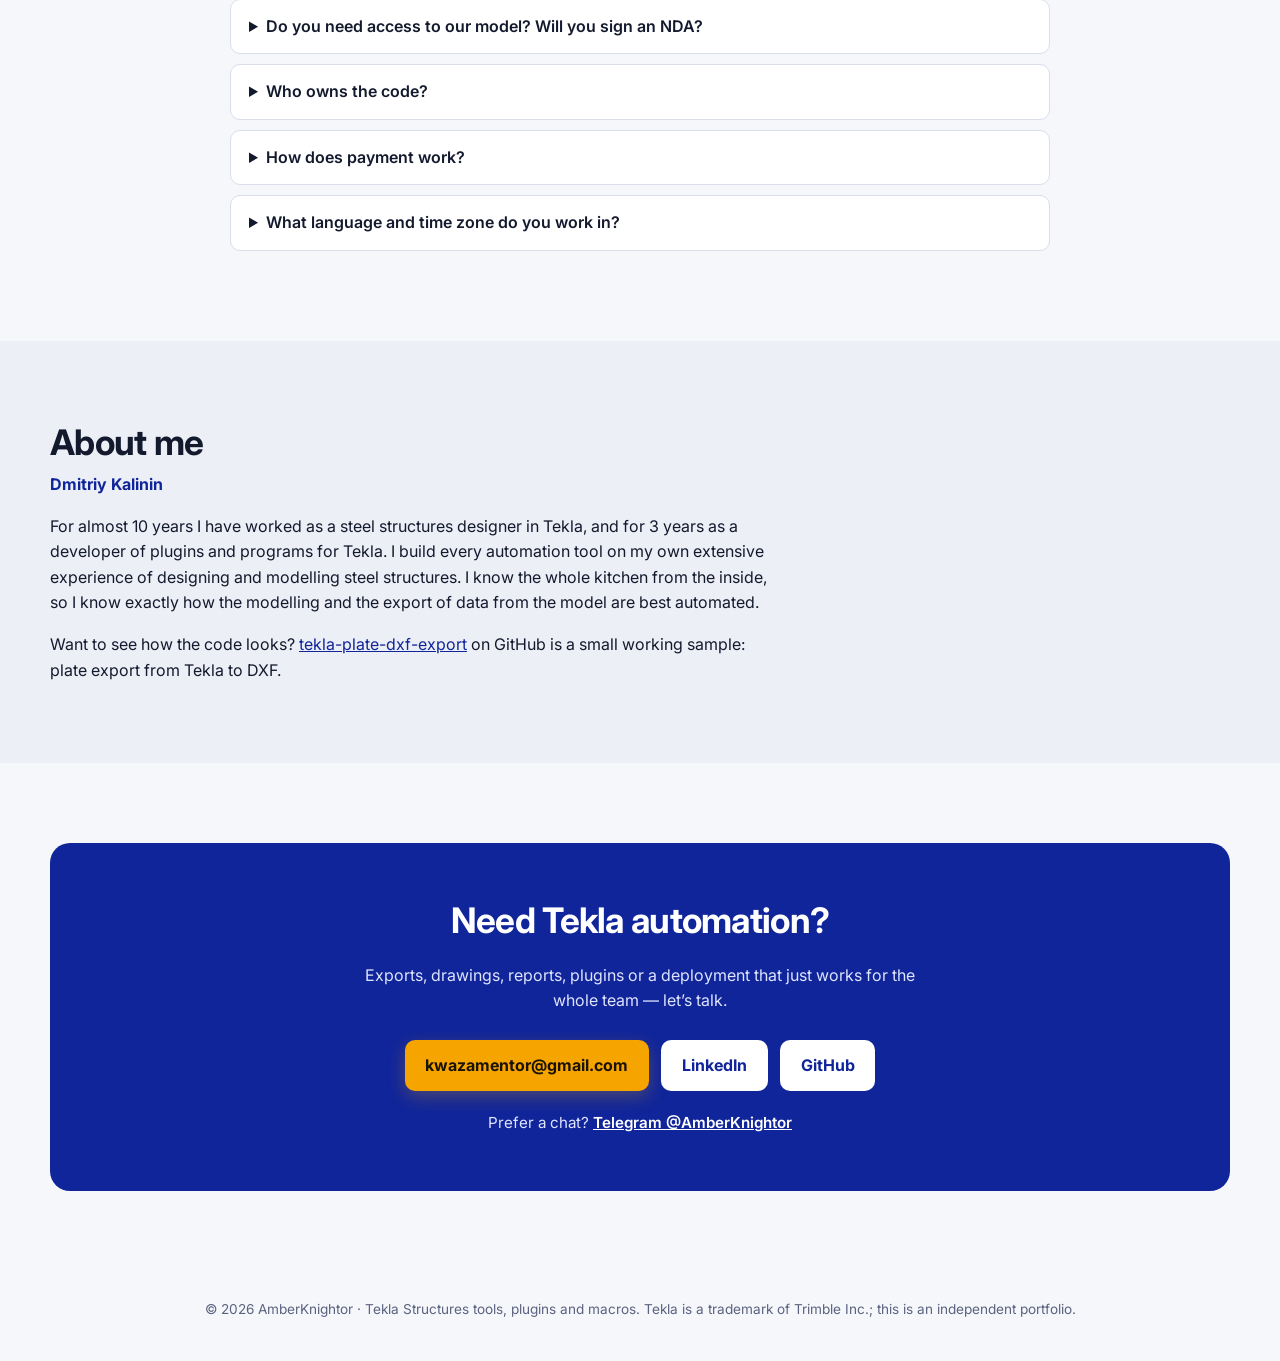
==== commit 0821e6f1: "Show interactive soffit frame and six Tekla connection types" ====
--- a/index.html
+++ b/index.html
@@ -488,6 +488,30 @@
       <figcaption>Plugin 1 builds a bracket, plugin 2 a hanger, both between tubes at different angles in three planes.</figcaption>
     </figure>
   </div>
+  <div class="wrap soffit-demo">
+    <h3 id="soffit-title">Soffit support frame — Zone 11</h3>
+    <p>Every connection in this model was created by a Tekla plugin. I developed six connection types for this support frame.</p>
+    <div class="soffit-viewer" data-model-src="assets/img/soffit-11.glb" data-alt="Steel soffit support frame with yellow linked tubes, cross-members, brackets and hangers"
+      data-loading="Loading 3D model…" data-error="The 3D model could not be loaded. You can try again.">
+      <div class="soffit-viewport">
+        <img class="soffit-poster" src="assets/img/soffit-11.webp" alt="Steel soffit support frame with yellow linked tubes, cross-members, brackets and hangers" width="1280" height="680" loading="lazy">
+      </div>
+      <div class="soffit-controls">
+        <button class="btn" type="button" hidden>Open 3D model</button>
+        <p class="soffit-status" role="status"></p>
+        <p class="soffit-hint" hidden>Drag to rotate the model. Scroll or pinch to zoom.</p>
+      </div>
+    </div>
+    <h4>Six connection types</h4>
+    <ol class="soffit-types">
+      <li><b>Linked tubes on brackets</b>The yellow tubes rest on brackets that clamp onto the existing steelwork.</li>
+      <li><b>Cross tube</b>The plugin places a tube across the other tubes.</li>
+      <li><b>Hanger</b>The plugin builds a hanger to fit the geometry of the selected members.</li>
+      <li><b>Single bracket with hanger</b>The plugin builds one bracket together with its hanger.</li>
+      <li><b>Rectangular-section connection</b>The plugin joins two rectangular-section members.</li>
+      <li><b>Clamped connection</b>The plugin uses clamps to attach members to the cross-beams.</li>
+    </ol>
+  </div>
 </section>
 
 <!-- ============================================================ STACK -->
@@ -581,5 +605,6 @@
 </div>
 
 <script src="assets/js/main.js"></script>
+<script type="module" src="assets/js/soffit-viewer.js"></script>
 </body>
 </html>
--- a/assets/css/style.css
+++ b/assets/css/style.css
@@ -264,3 +264,24 @@
 .lightbox-close { position: absolute; top: 14px; right: 20px; font-size: 2.2rem; color: #fff; background: none; border: 0; cursor: pointer; }
 
 @media (prefers-reduced-motion: reduce) { .bar-fill { animation: none; } html { scroll-behavior: auto; } }
+
+.soffit-demo { margin-top: 48px; }
+.soffit-demo > p { max-width: 72ch; }
+.soffit-demo h4 { margin: 24px 0 12px; }
+.soffit-viewport {
+  height: clamp(280px, 50vw, 540px); position: relative; overflow: hidden;
+  background: #e9eef4; border: 1px solid var(--line); border-radius: var(--radius);
+}
+.soffit-viewport > * { position: absolute; inset: 0; width: 100%; height: 100%; }
+.soffit-poster { object-fit: contain; }
+.soffit-viewport model-viewer { opacity: 0; background: #e9eef4; }
+.soffit-viewport model-viewer.is-ready { opacity: 1; }
+.soffit-controls { display: flex; align-items: center; flex-wrap: wrap; gap: 8px 16px; padding-top: 12px; }
+.soffit-controls [hidden] { display: none; }
+.soffit-controls button { border: 0; cursor: pointer; font-family: inherit; }
+.soffit-controls button:disabled { cursor: progress; }
+.soffit-controls p { margin: 0; color: var(--muted); }
+.soffit-status:empty { display: none; }
+.soffit-types { display: grid; grid-template-columns: repeat(2, minmax(0, 1fr)); gap: 12px 36px; padding-left: 1.6em; }
+.soffit-types b { display: block; }
+@media (max-width: 620px) { .soffit-types { grid-template-columns: 1fr; } }
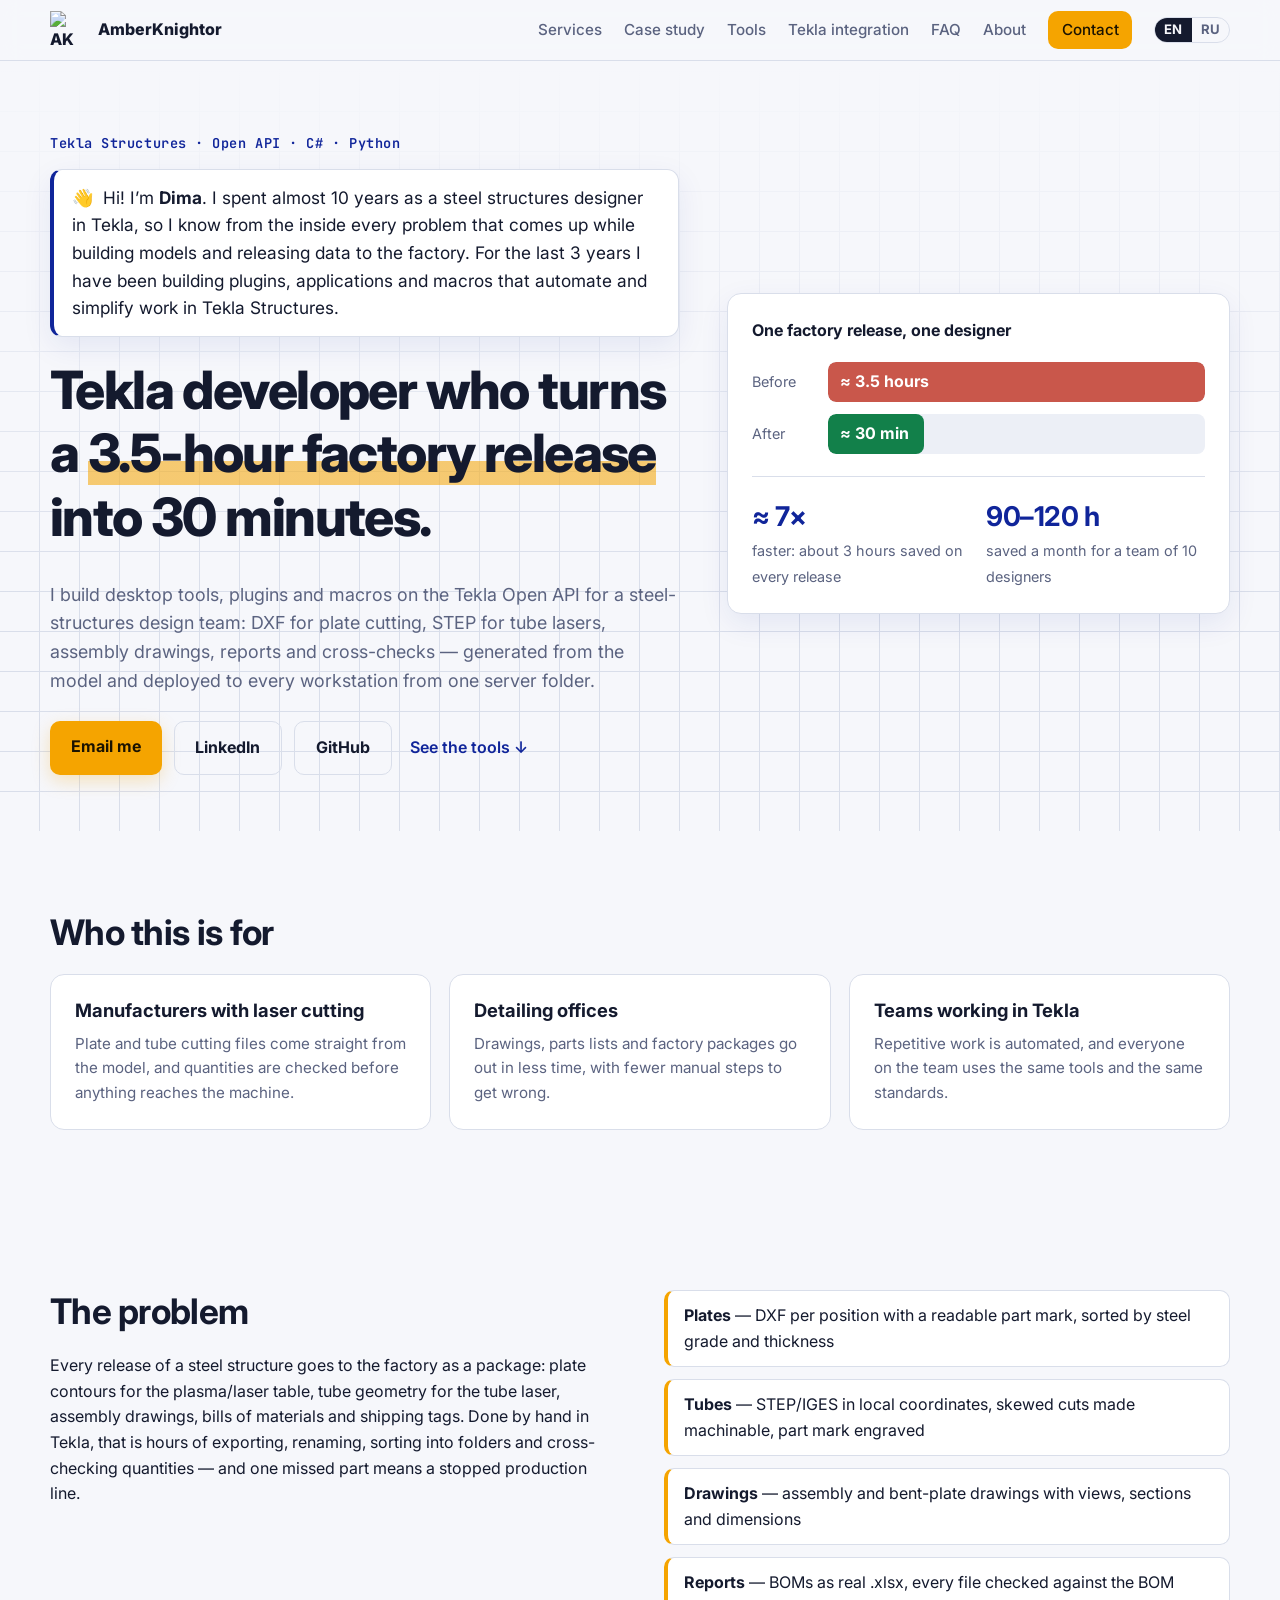
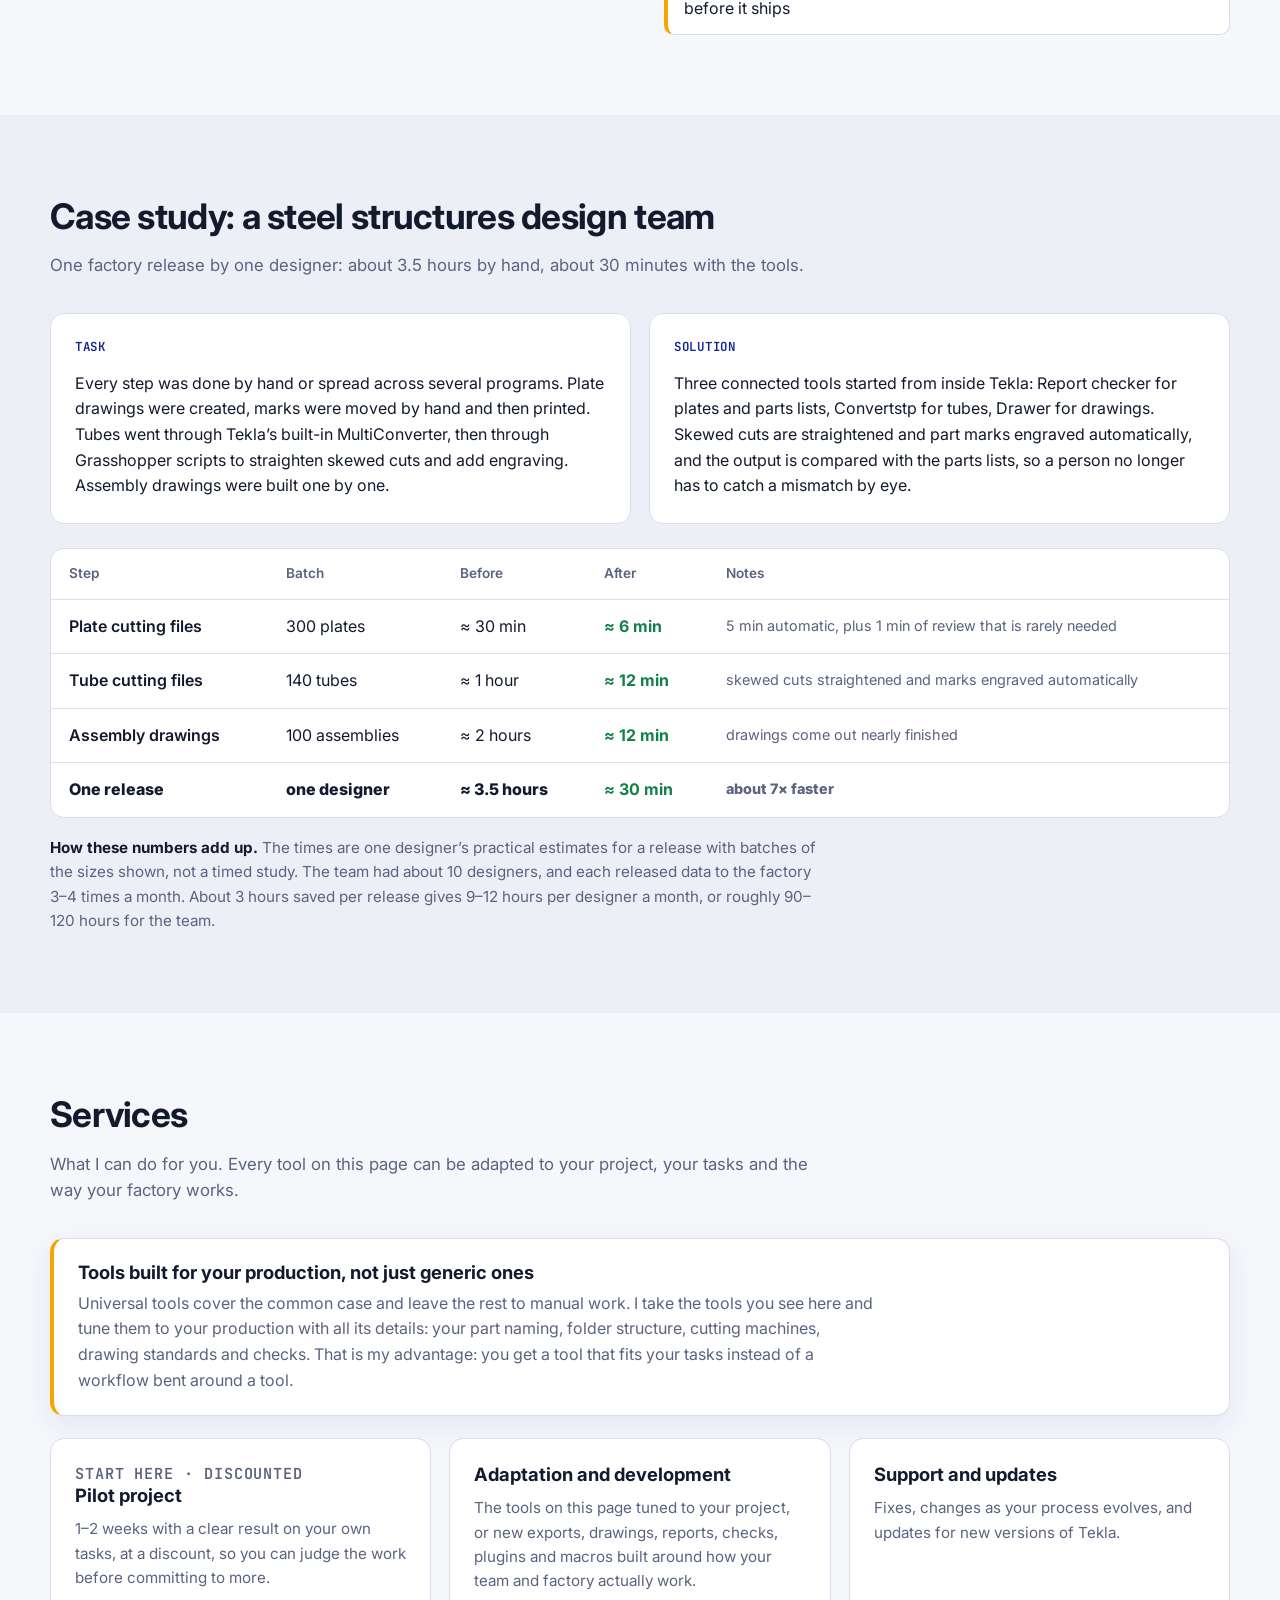
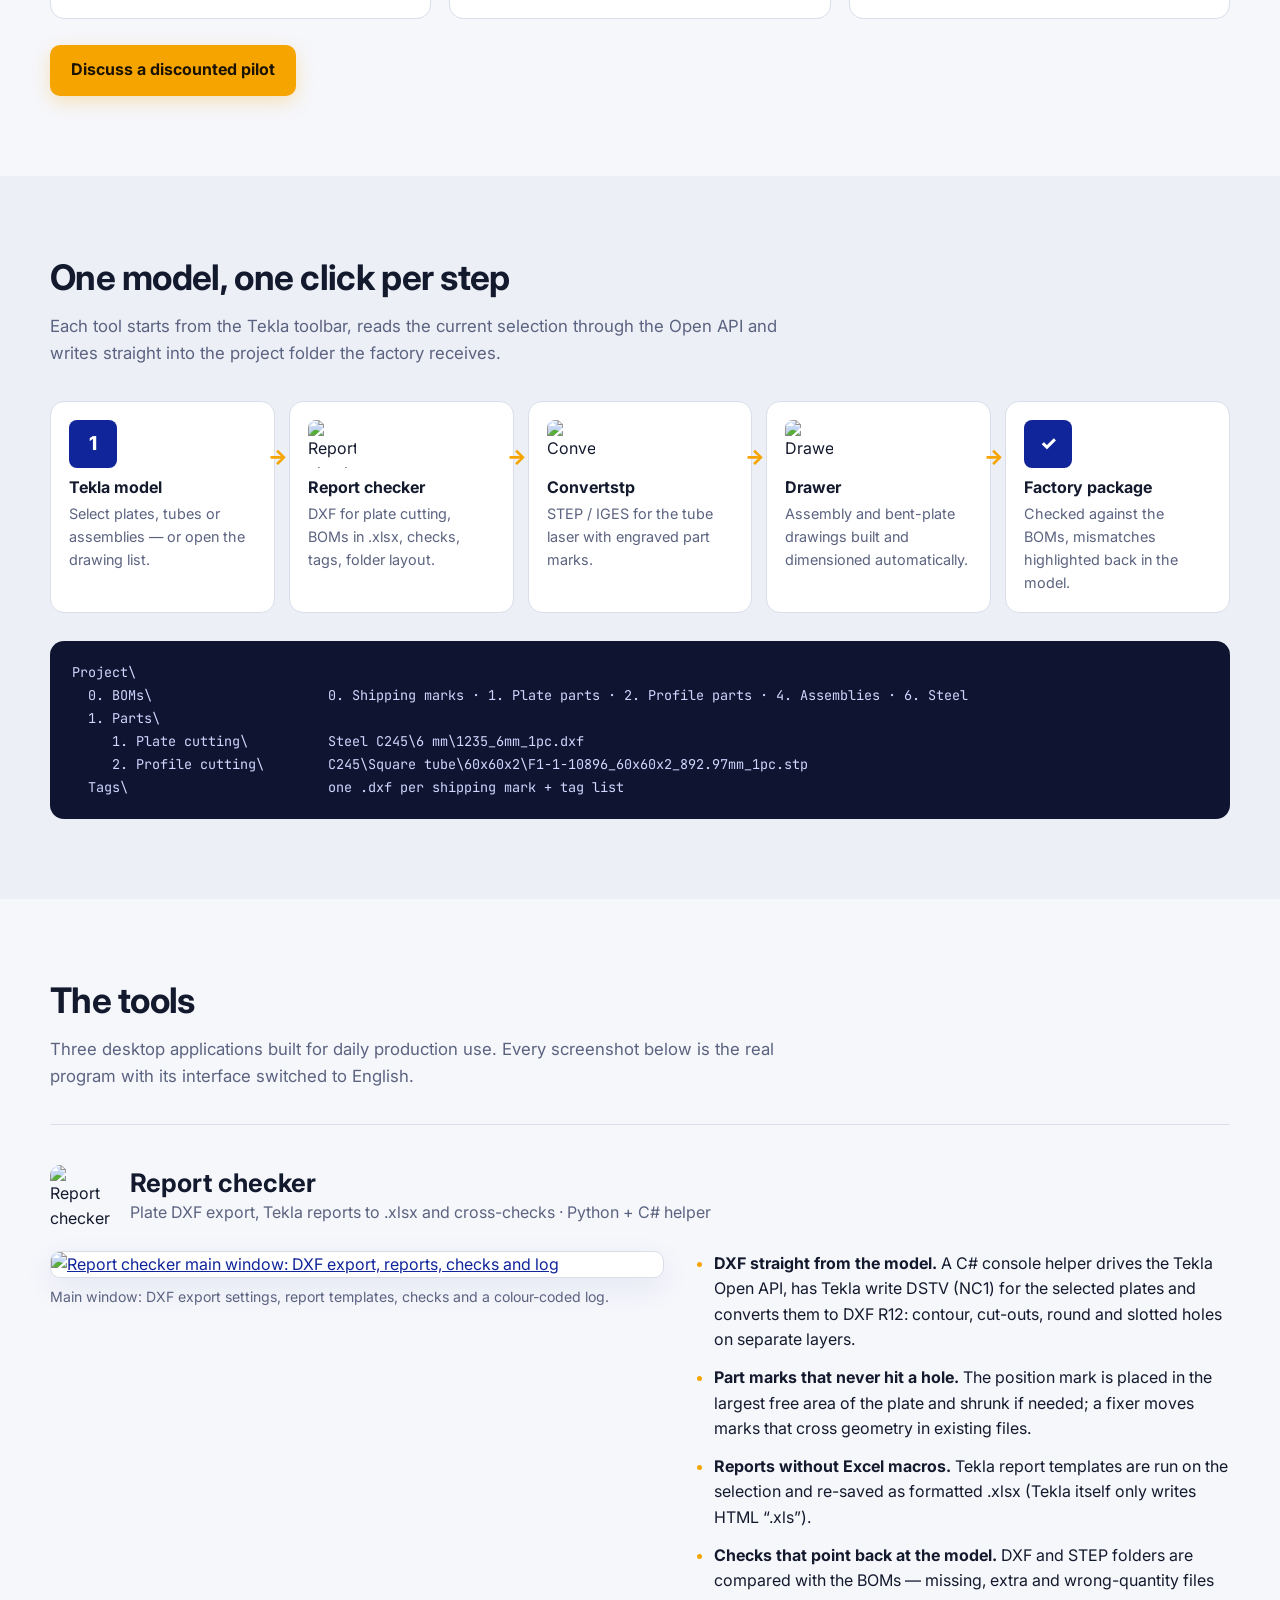
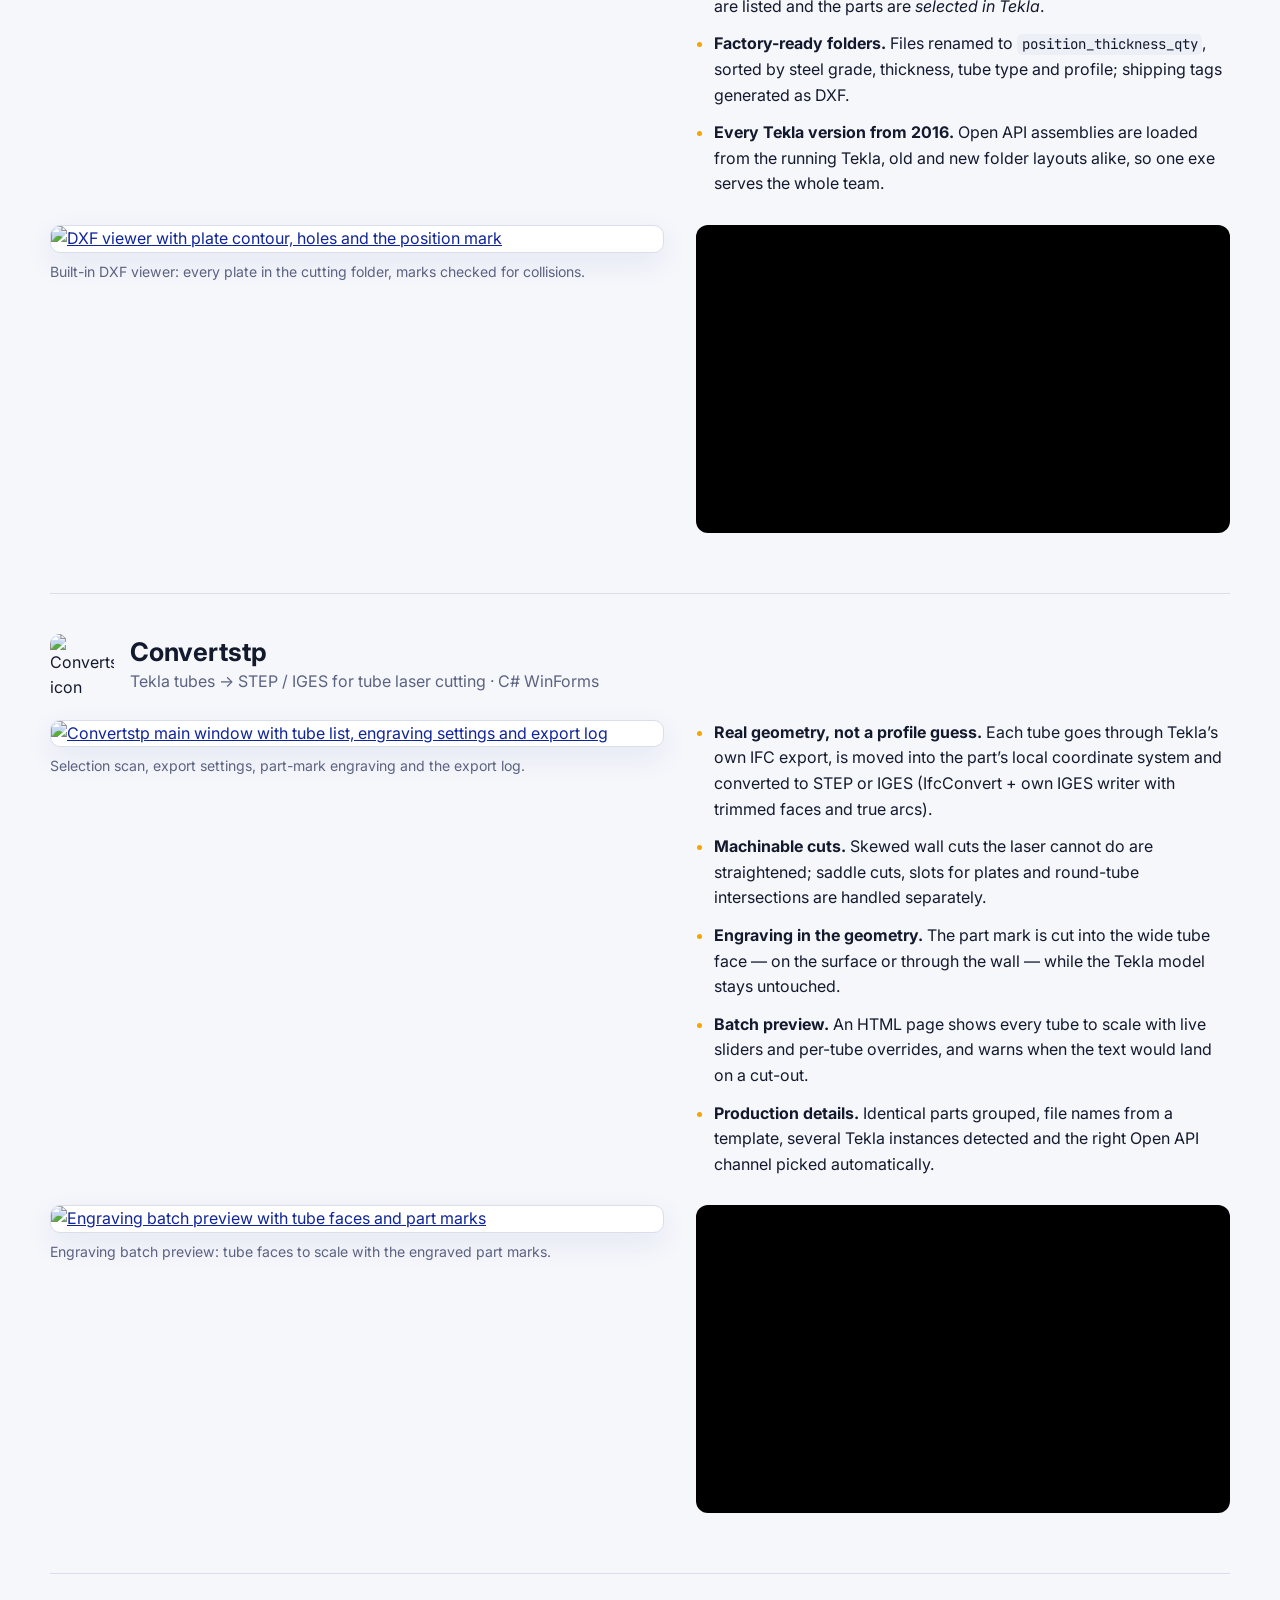
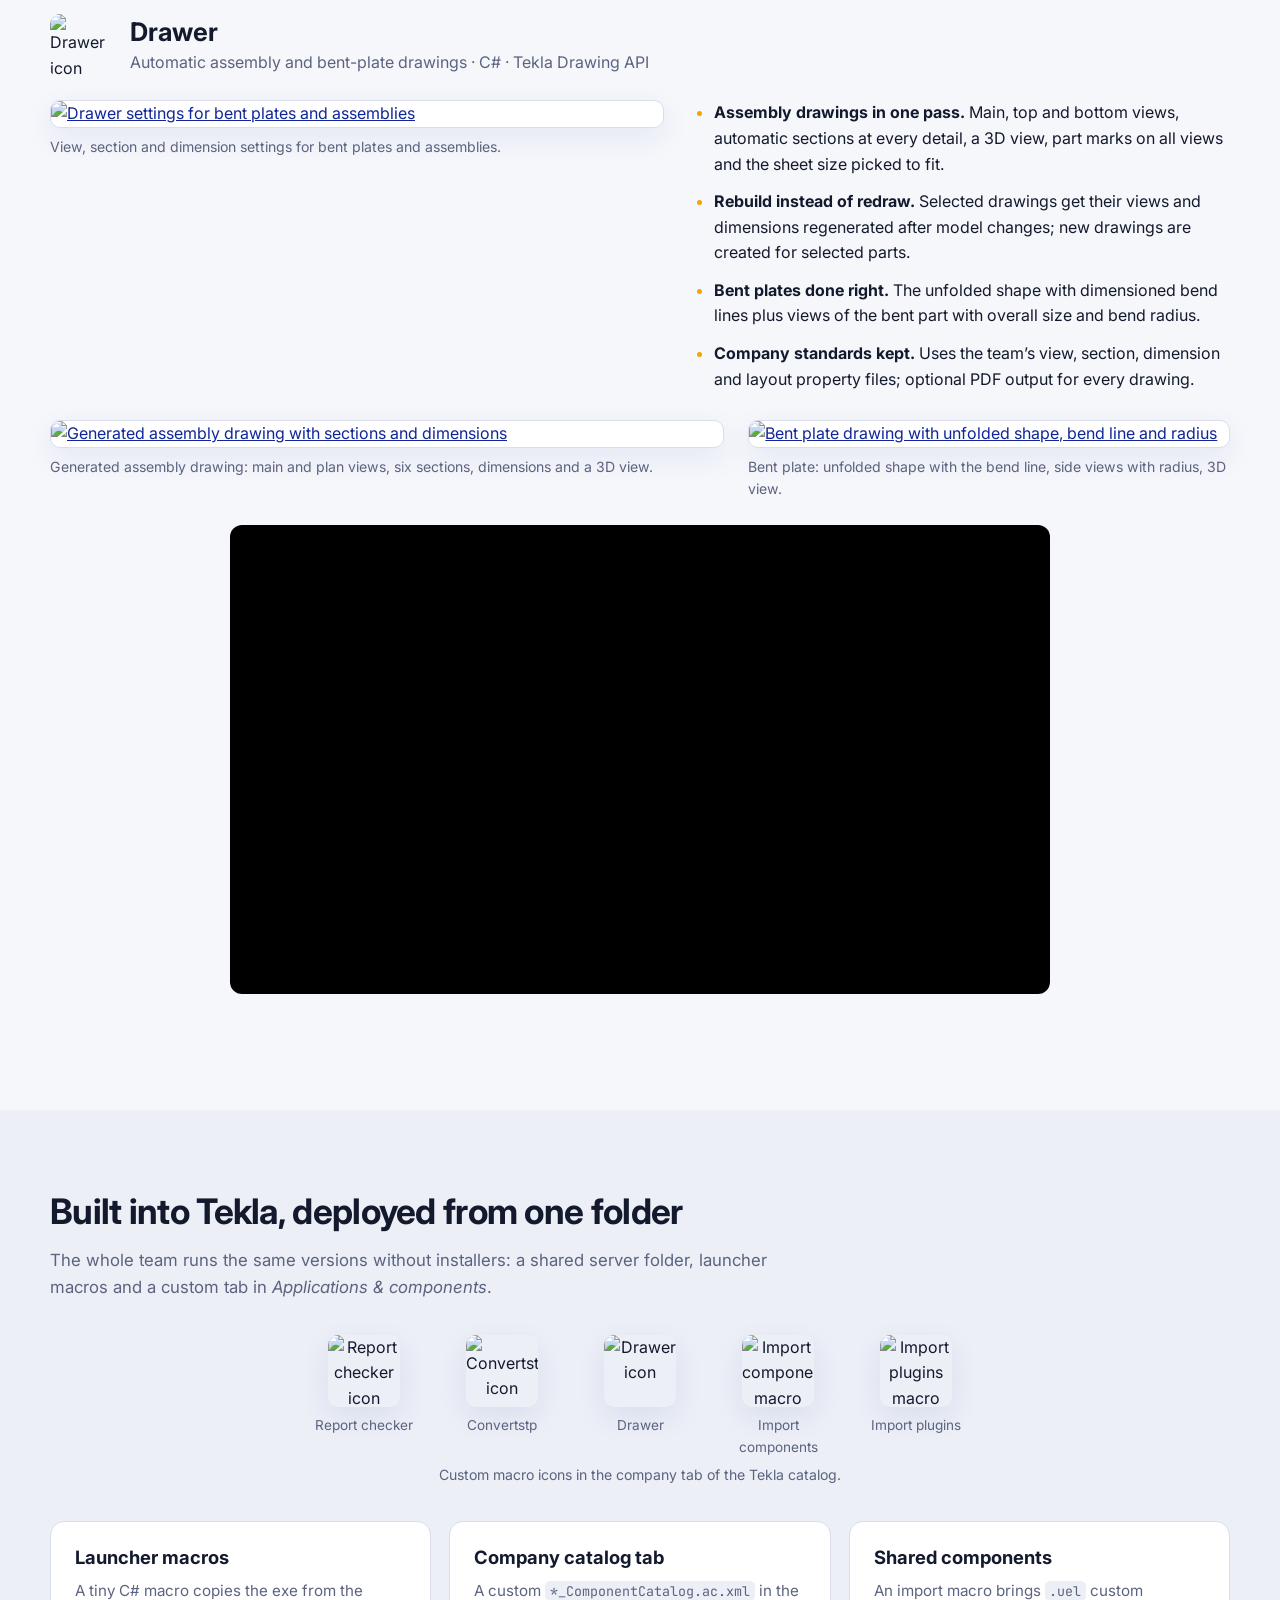
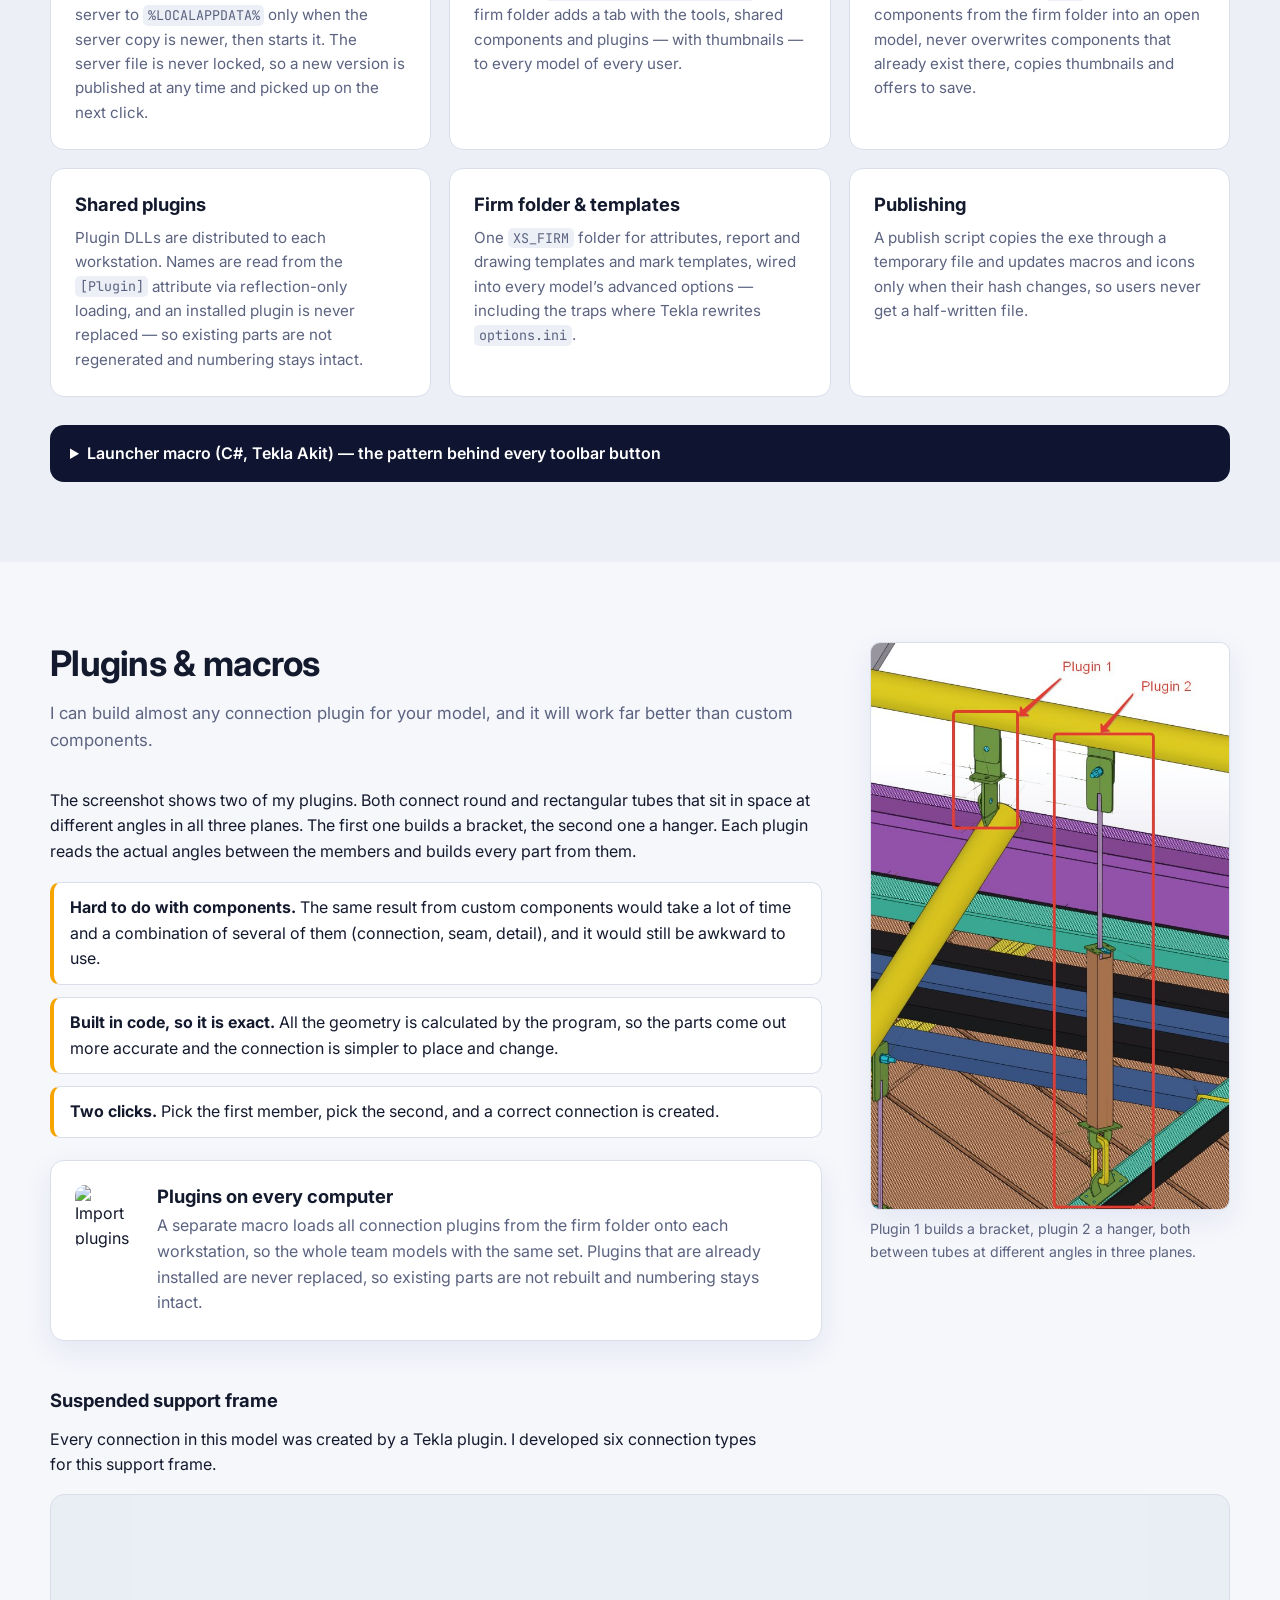
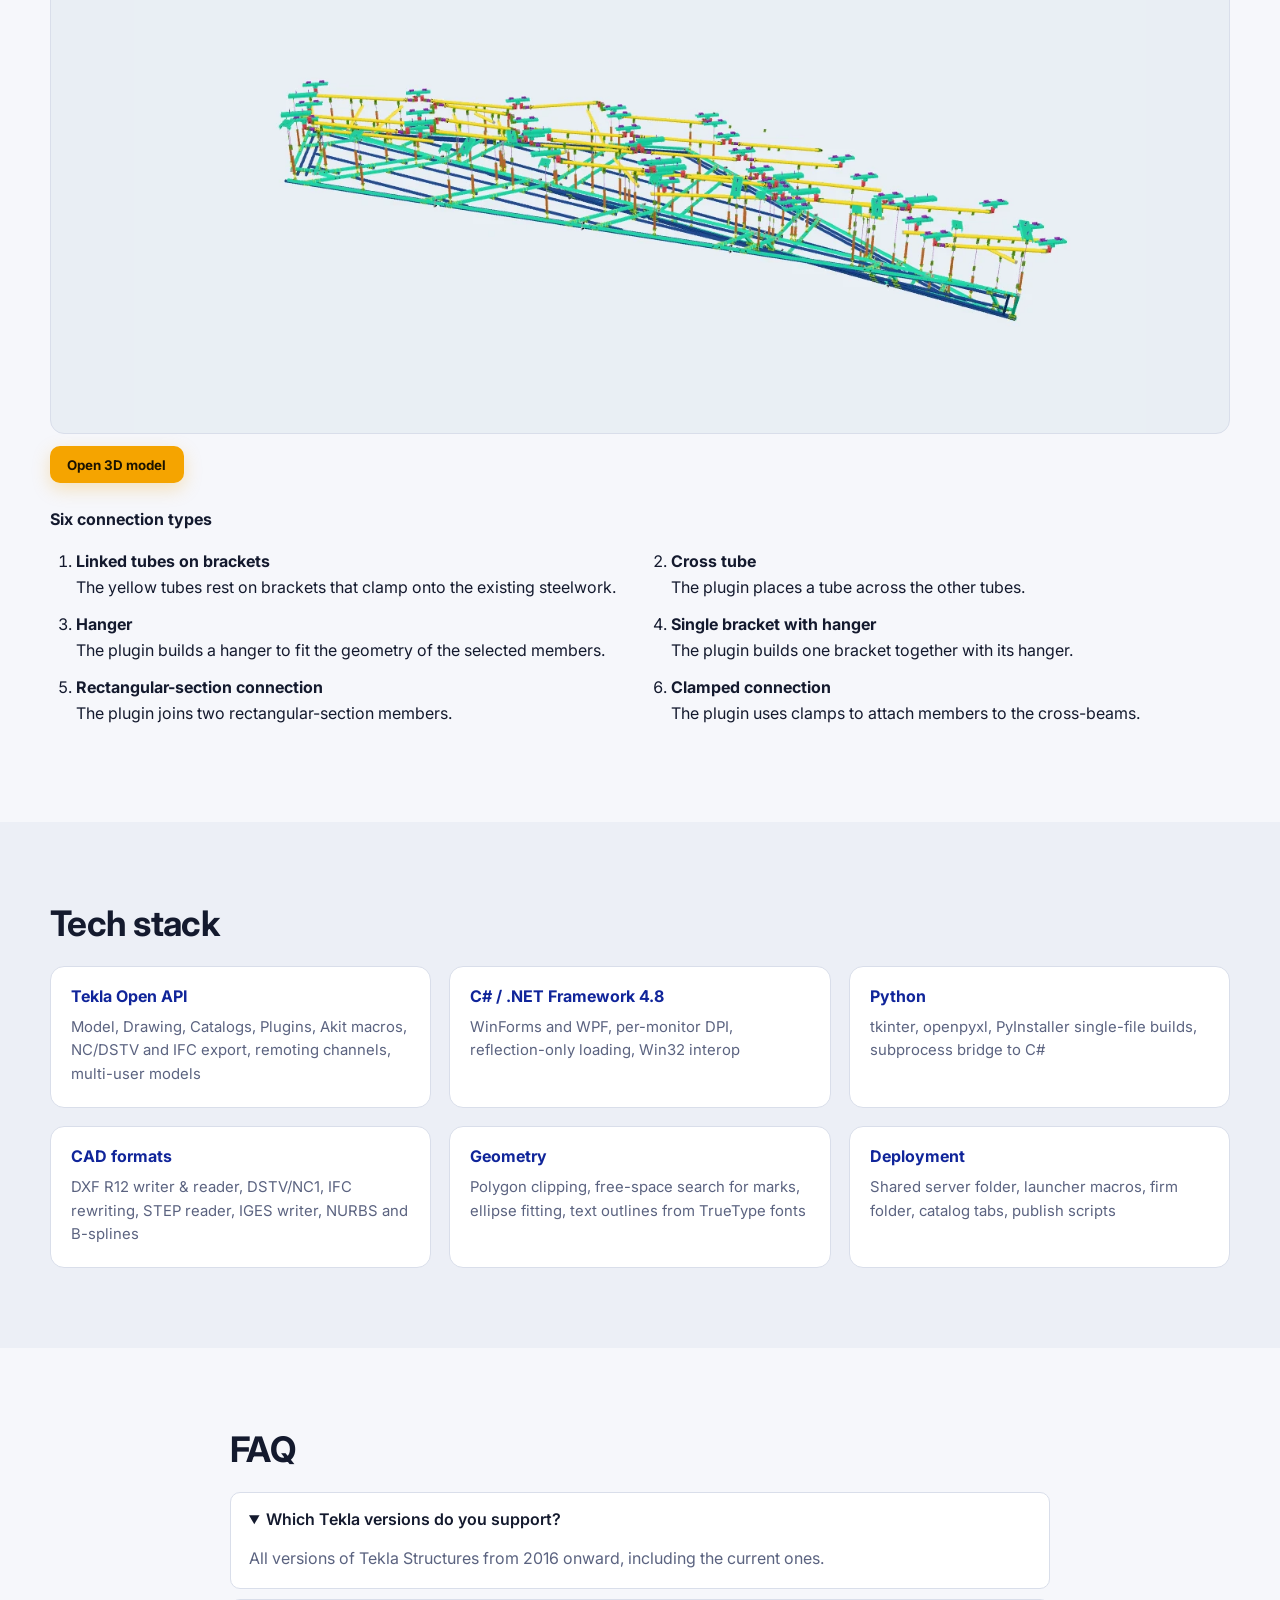
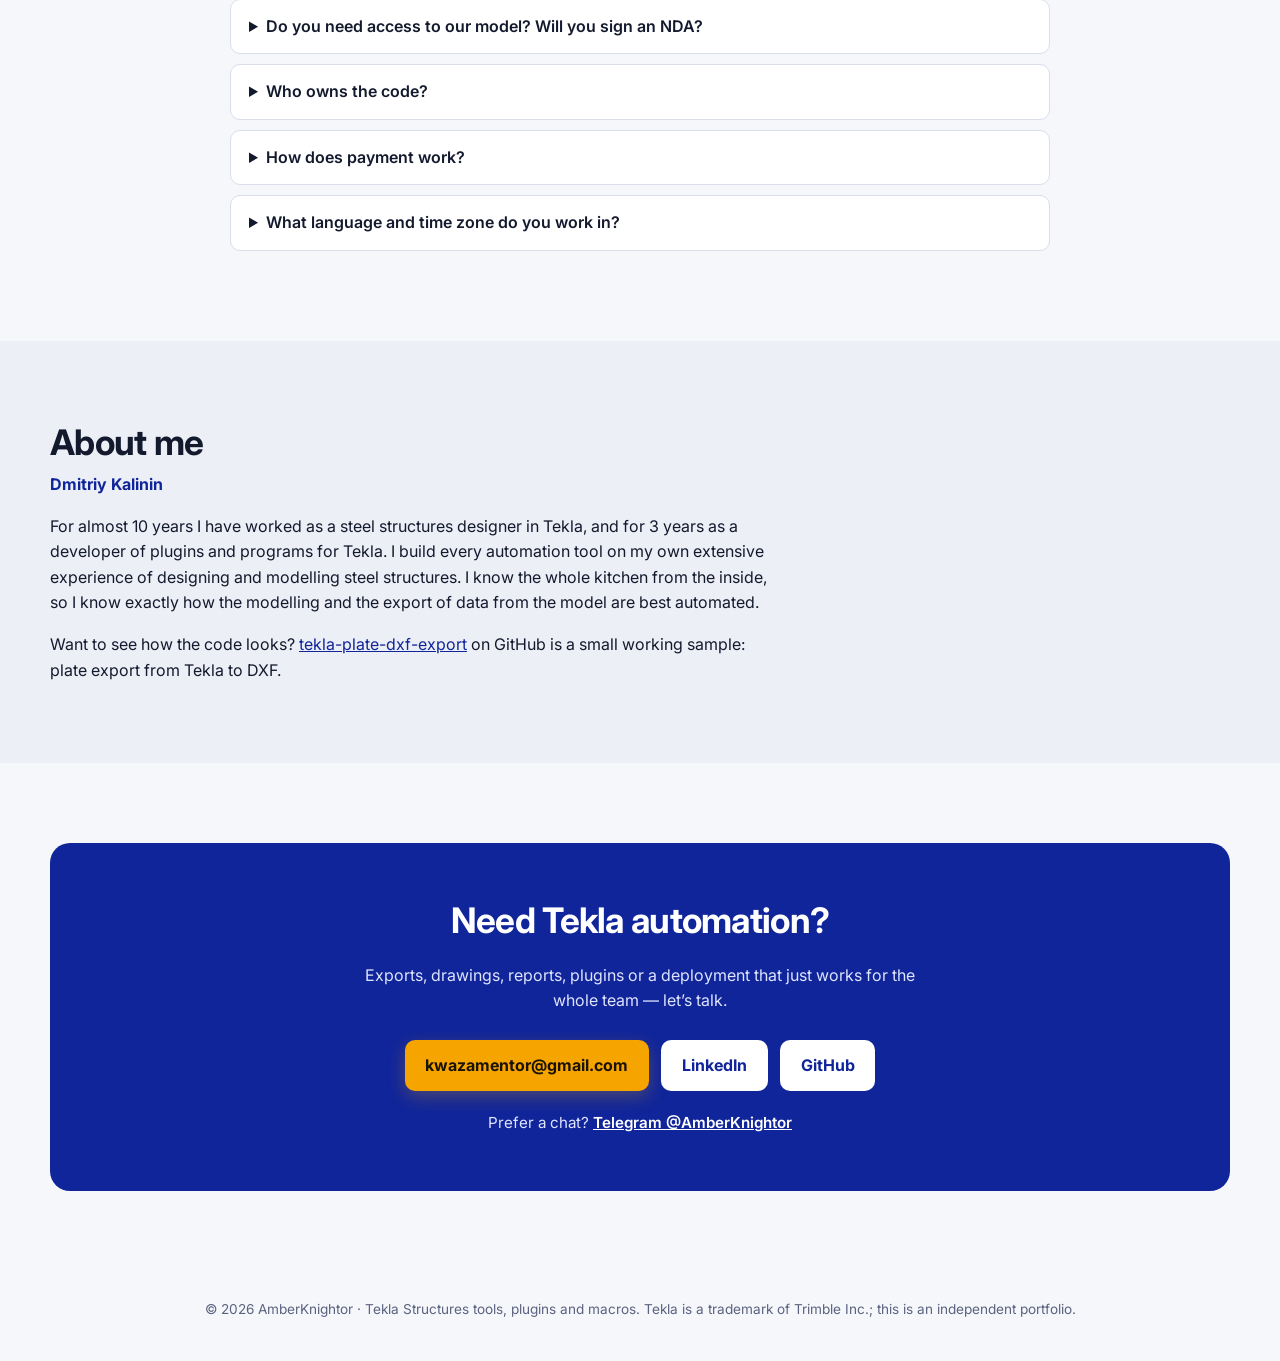
==== commit e4159e53: "Improve suspended frame colors and close-up controls" ====
--- a/index.html
+++ b/index.html
@@ -489,17 +489,17 @@
     </figure>
   </div>
   <div class="wrap soffit-demo">
-    <h3 id="soffit-title">Soffit support frame — Zone 11</h3>
+    <h3 id="soffit-title">Suspended support frame</h3>
     <p>Every connection in this model was created by a Tekla plugin. I developed six connection types for this support frame.</p>
-    <div class="soffit-viewer" data-model-src="assets/img/soffit-11.glb" data-alt="Steel soffit support frame with yellow linked tubes, cross-members, brackets and hangers"
+    <div class="soffit-viewer" data-model-src="assets/img/soffit-11.glb?v=2" data-alt="Steel soffit support frame with yellow linked tubes, cross-members, brackets and hangers"
       data-loading="Loading 3D model…" data-error="The 3D model could not be loaded. You can try again.">
       <div class="soffit-viewport">
-        <img class="soffit-poster" src="assets/img/soffit-11.webp" alt="Steel soffit support frame with yellow linked tubes, cross-members, brackets and hangers" width="1280" height="680" loading="lazy">
+        <img class="soffit-poster" src="assets/img/soffit-11.webp?v=2" alt="Steel soffit support frame with yellow linked tubes, cross-members, brackets and hangers" width="1280" height="680" loading="lazy">
       </div>
       <div class="soffit-controls">
         <button class="btn" type="button" hidden>Open 3D model</button>
         <p class="soffit-status" role="status"></p>
-        <p class="soffit-hint" hidden>Drag to rotate the model. Scroll or pinch to zoom.</p>
+        <p class="soffit-hint" hidden>Drag to rotate. Click a detail to center it, then scroll or pinch to zoom.</p>
       </div>
     </div>
     <h4>Six connection types</h4>
@@ -605,6 +605,6 @@
 </div>
 
 <script src="assets/js/main.js"></script>
-<script type="module" src="assets/js/soffit-viewer.js"></script>
+<script type="module" src="assets/js/soffit-viewer.js?v=2"></script>
 </body>
 </html>
